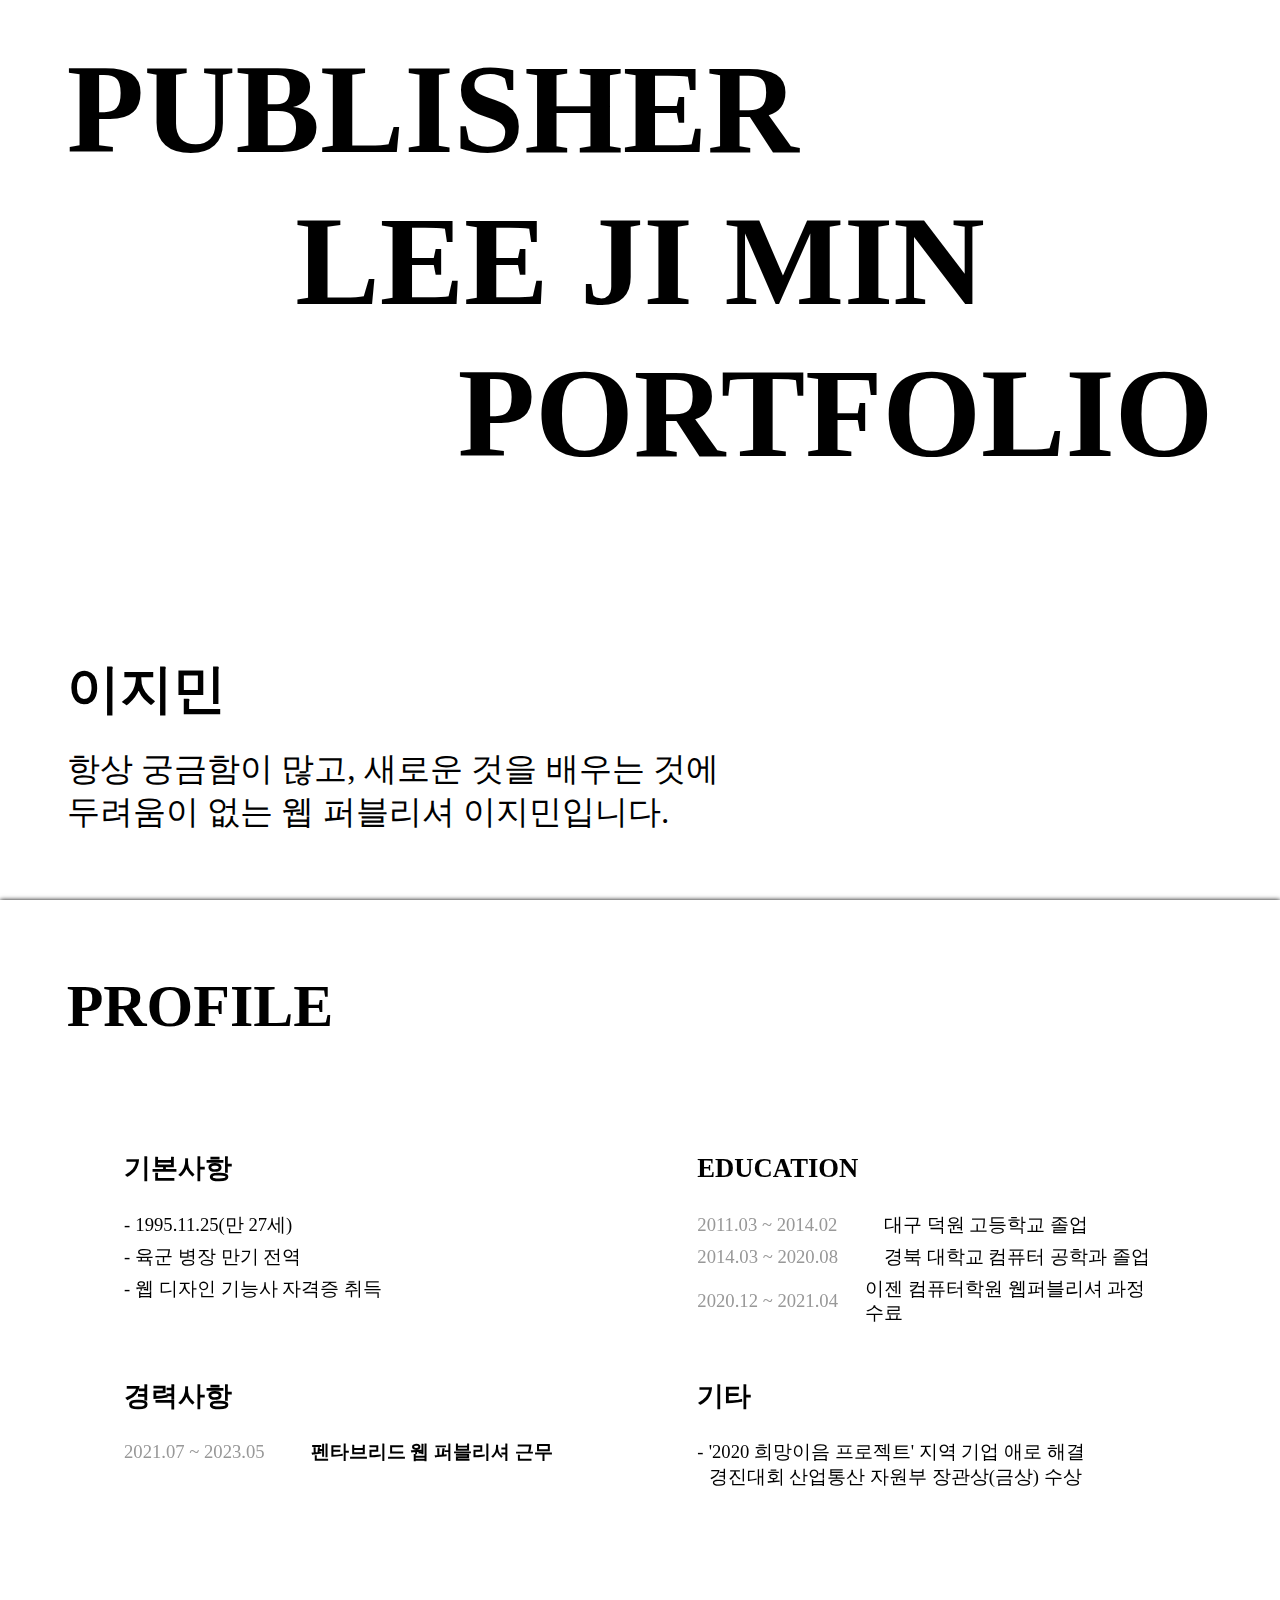
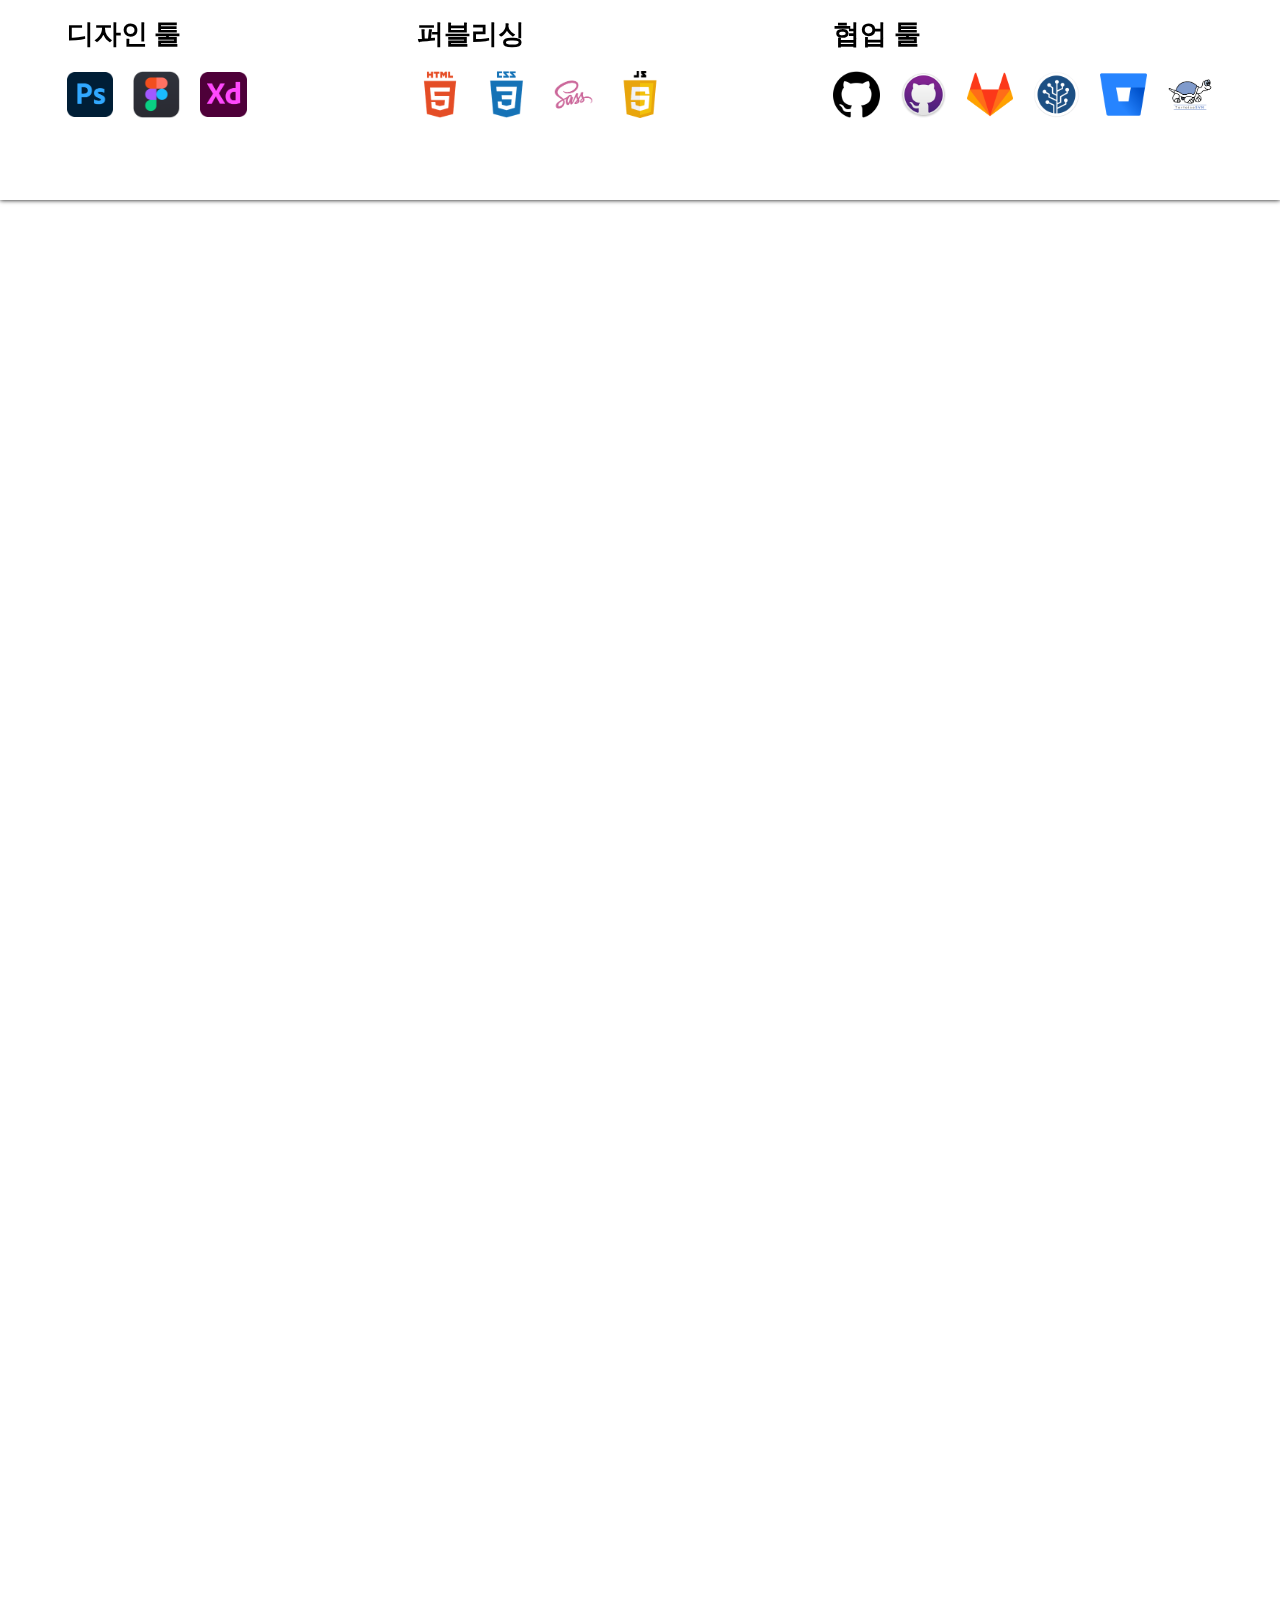
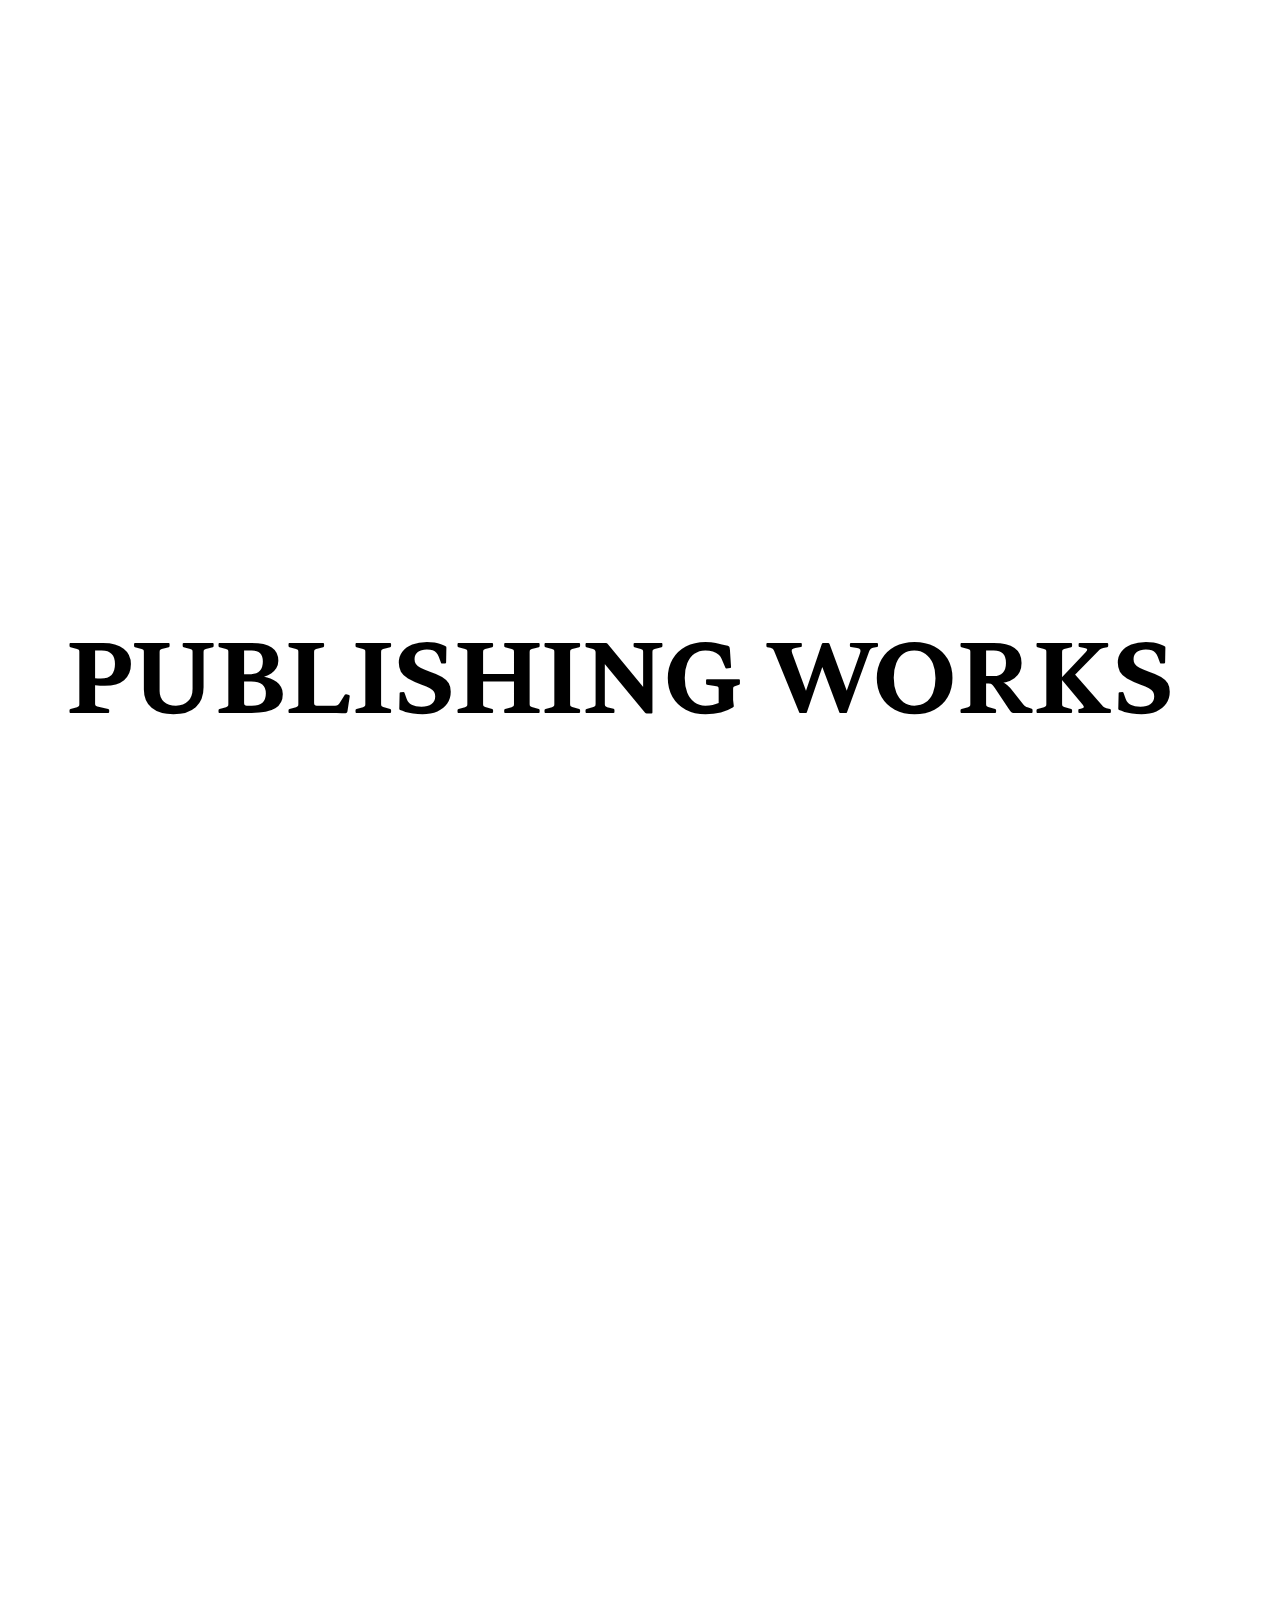
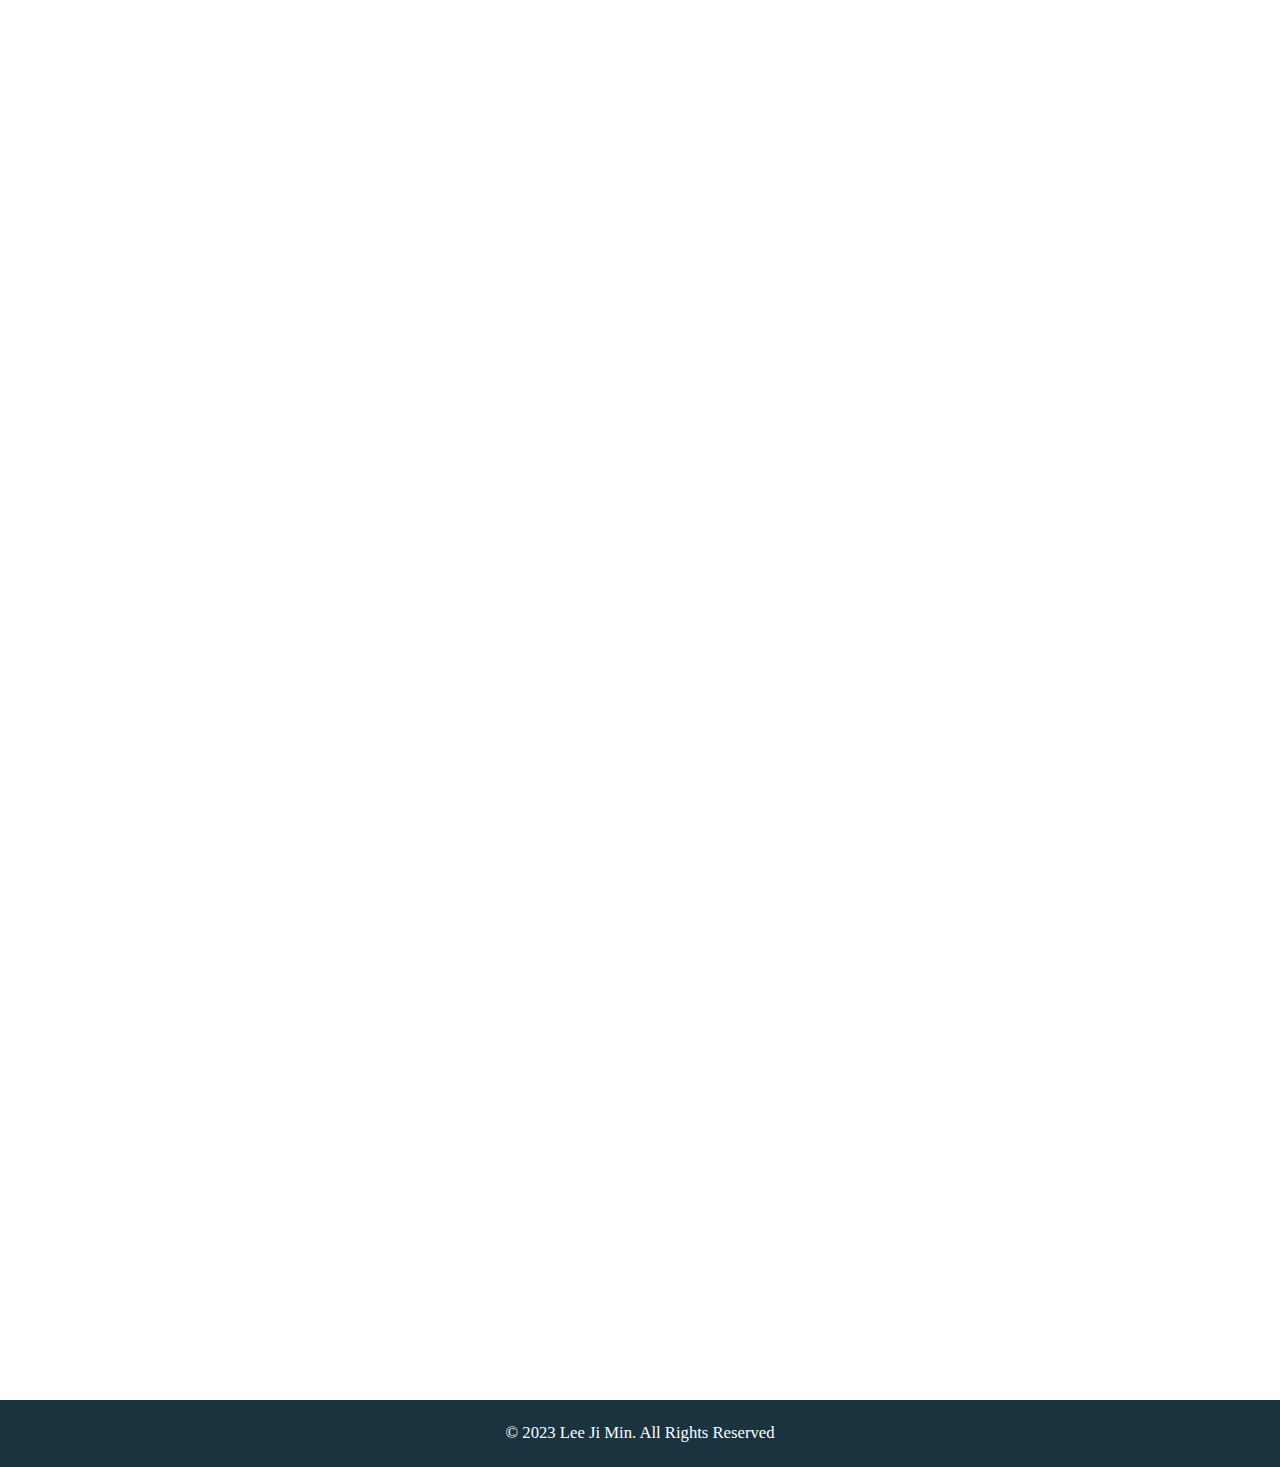
==== index.html @ 544fb762 "최종" ====
<!DOCTYPE html>
<html lang="ko" data-theme="dark-mode">

<head>
    <meta charset="UTF-8">
    <meta http-equiv="X-UA-Compatible" content="IE=edge">
    <meta name="viewport" content="width=device-width, initial-scale=1.0">
    <title>웹 퍼블리셔 이지민입니다</title>
    <meta property="og:url" content="http://pubjimin.co.kr" />
    <meta property="og:image" content="./assets/images/my_picture2.png" />

    <!-- 파비콘 -->
    <link rel="shortcut icon" type="image/x-icon" href="./assets/images/common/favicon.png" />

    <link rel="stylesheet" href="./assets/css/lib/reset.css">
    <link rel="stylesheet" href="./assets/css/common.css">
    <link rel="stylesheet" href="./assets/css/style.css">

    <script type="text/javascript" src="./assets/js/lib/jquery-3.6.0.min.js"></script>
    <script src="./assets/js/script.js" defer></script>


    <!-- font awesome -->
    <link href="https://cdnjs.cloudflare.com/ajax/libs/font-awesome/5.13.0/css/all.min.css" rel="stylesheet">

    <!-- scrollmagic -->
    <script src="./assets/js/lib/ScrollMagic.min.js"></script>
    <script src="./assets/js/lib/debug.addIndicators.min.js"></script>
    <script src="./assets/js/lib/TweenMax.min.js"></script>
    <script src="./assets/js/lib/animation.gsap.js"></script>

</head>

<body>
    <!-- header [S] -->
    <!-- <header class="header-wrap bgBeige">
        <h1 class="header-logo"><a href="#"><img src="./assets/images/common/logo_transparent.png" alt="logo"></a></h1>
        <ol class="header-list">
            <li><a href="#intro"># Intro</a></li>
            <li><a href="#about"># About</a></li>
            <li><a href="#skills"># Skills</a></li>
            <li><a href="#portfolio"># Portfolio</a></li>
            <li><a href="#contact"># Contact</a></li>
        </ol>
    </header> -->
    <!-- header [E] -->
    <!-- section [S] -->
    <div class="section-wrap">
        <section class="section intro pincontainer" id="intro">
            <article class="intro-visual">
                <div class="visual-letter-wrap active">
                    <h2 class="letter letter-left">PUBLISHER</h2>
                    <h2 class="letter letter-center">LEE JI MIN</h2>
                    <h2 class="letter letter-right">PORTFOLIO</h2>
                </div>
                <dl class="visual-info">
                    <dt>이지민</dt>
                    <dd>항상 궁금함이 많고, 새로운 것을 배우는 것에 <br class="br-pc br-tab br-tabR">두려움이 없는 <br class="br-mo">웹 퍼블리셔 이지민입니다.</dd>
                </dl>
            </article>
        </section>
        <section class="section profile">
            <article class="profile-article">
                <h2 class="profile-title">PROFILE</h2>
                <div class="profile-wrap">
                    <ul class="profile-summary">
                        <li class="profile-detail">
                            <h3>기본사항</h3>
                            <ul class="profile-list dot-list">
                                <li><span class="profile-txt">1995.11.25(만 27세)</span></li>
                                <li><span class="profile-txt">육군 병장 만기 전역</span></li>
                                <li><span class="profile-txt">웹 디자인 기능사 자격증 취득</span></li>
                            </ul>
                        </li>
                        <li class="profile-detail">
                            <h3>EDUCATION</h3>
                            <ul class="profile-list">
                                <li><span class="profile-date">2011.03 ~ 2014.02</span><span class="profile-txt">대구 덕원
                                        고등학교 졸업</span></li>
                                <li><span class="profile-date">2014.03 ~ 2020.08</span><span class="profile-txt">경북 대학교
                                        컴퓨터 공학과 졸업</span></li>
                                <li><span class="profile-date">2020.12 ~ 2021.04</span><span class="profile-txt">이젠
                                        컴퓨터학원 웹퍼블리셔 과정 수료</span></li>
                            </ul>
                        </li>
                        <li class="profile-detail">
                            <h3>경력사항</h3>
                            <ul class="profile-list">
                                <li class="bold"><span class="profile-date">2021.07 ~ 2023.05</span><span
                                        class="profile-txt">펜타브리드 웹 퍼블리셔 근무</span></li>
                            </ul>
                        </li>
                        <li class="profile-detail">
                            <h3>기타</h3>
                            <ul class="profile-list dot-list">
                                <li><span class="profile-txt">'2020 희망이음 프로젝트' 지역 기업 애로 해결 경진대회 산업통산 자원부 장관상(금상)
                                        수상</span>
                                </li>
                            </ul>
                        </li>
                    </ul>

                    <div class="profile-skill" id="profile-skill">
                        <div class="skill-wrap">
                            <h3>디자인 툴</h3>
                            <ul class="icon_wrap">
                                <li><img src="./assets/images/icon_ps.png" alt="photoshop"></li>
                                <li><img src="./assets/images/icon_figma.png" alt="figma"></li>
                                <li><img src="./assets/images/icon_xd.png" alt="xd"></li>
                            </ul>
                        </div>
                        <div class="skill-wrap">
                            <h3>퍼블리싱</h3>
                            <ul class="icon_wrap">
                                <li><img src="./assets/images/icon_html.png" alt="html"></li>
                                <li><img src="./assets/images/icon_css.png" alt="css"></li>
                                <li><img src="./assets/images/icon_sass.png" alt="sass"></li>
                                <li><img src="./assets/images/icon_js.png" alt="js"></li>

                            </ul>
                        </div>

                        <div class="skill-wrap">
                            <h3>협업 툴</h3>
                            <ul class="icon_wrap">
                                <li><img src="./assets/images/icon_github.png" alt="github"></li>
                                <li><img src="./assets/images/icon_gitdesk.png" alt="gitdesk"></li>
                                <li><img src="./assets/images/icon_gitlab.png" alt="gitlab"></li>
                                <li><img src="./assets/images/icon_st.png" alt="st"></li>
                                <li><img src="./assets/images/icon_bitbucket.png" alt="bitbucket"></li>
                                <li><img src="./assets/images/icon_svn.png" alt="svn"></li>
                            </ul>
                        </div>
                    </div>
                </div>
                <div class="profile-img-contents">
                    <img class="profile-img profile-img1" src="./assets/images/my_picture.jpg" alt="my img1">
                    <img class="profile-img profile-img2" src="./assets/images/my_picture2.jpg" alt="my img2">
                </div>
            </article>
        </section>
    </div>
    <div class="section-wrap type2-trigger">
        <section class="section portfolio" id="portfolio">
            <div class="slideContainer slideContainer-portfolio">
                <article class="portfolio-visual">
                    <h2 class="letter">PUBLISHING WORKS</h2>
                </article>
                <article class="portfolio-contents">
                    <ul class="portfolio-btn-wrap">
                        <li class="portfolio-btn on"><input type="radio" id="portfolio-radio1" name="portfolio-radio"
                                value="all" checked><label for="portfolio-radio1">전체</label></li>
                        <li class="portfolio-btn"><input type="radio" id="portfolio-radio2" name="portfolio-radio"
                                value="year-second"><label for="portfolio-radio2">2023</label></li>
                        <li class="portfolio-btn"><input type="radio" id="portfolio-radio3" name="portfolio-radio"
                                value="year-first"><label for="portfolio-radio3">2022</label></li>
                    </ul>
                    <ul class="portfolio-list-wrap">
                        <li class="portfolio-list-item year-first" data-src="ecorbit">
                            <figure>
                                <img src="./assets/images/portfolio_ecorbit.png" alt="ecorbit">
                                <div class="portfolio-list-item-hover">
                                    에코비트 구축
                                </div>
                            </figure>
                        </li>
                        <li class="portfolio-list-item year-second year-first" data-src="ehyundai">
                            <figure>
                                <img src="./assets/images/portfolio_ehyundai.png" alt="ehyundai">
                                <div class="portfolio-list-item-hover">현대백화점 E현대 운영 업무</div>
                            </figure>
                        </li>
                        <li class="portfolio-list-item year-second year-first" data-src="group">
                            <figure>
                                <img src="./assets/images/portfolio_group.png" alt="group">
                                <div class="portfolio-list-item-hover">현대백화점 그룹사 페이지 운영 업무</div>
                            </figure>
                        </li>
                        <li class="portfolio-list-item year-second year-first" data-src="moka">
                            <figure>
                                <img src="./assets/images/portfolio_moka.png" alt="moka">
                                <div class="portfolio-list-item-hover">현대백화점 어린이책 미술관 운영 업무</div>
                            </figure>
                        </li>
                        <li class="portfolio-list-item year-second" data-src="moka_renewal">
                            <figure>
                                <img src="./assets/images/portfolio_moka_renewal.png" alt="moka_renewal">
                                <div class="portfolio-list-item-hover">현대백화점 어린이책 미술관 영문 페이지 리뉴얼</div>
                            </figure>
                        </li>
                        <li class="portfolio-list-item year-second year-first" data-src="seoul">
                            <figure>
                                <img src="./assets/images/portfolio_seoul.png" alt="seoul">
                                <div class="portfolio-list-item-hover">더현대 서울 운영 업무</div>
                            </figure>
                        </li>
                        <li class="portfolio-list-item year-second" data-src="daegu">
                            <figure>
                                <img src="./assets/images/portfolio_daegu.png" alt="daegu">
                                <div class="portfolio-list-item-hover">더현대 대구 운영 업무</div>
                            </figure>
                        </li>
                        <li class="portfolio-list-item year-second year-first" data-src="sc">
                            <figure>
                                <img src="./assets/images/portfolio_sc.png" alt="sc">
                                <div class="portfolio-list-item-hover">현대백화점 사회복지재단 페이지 운영 업무</div>
                            </figure>
                        </li>
                        <li class="portfolio-list-item year-first" data-src="kgc">
                            <figure>
                                <img src="./assets/images/portfolio_kgc.png" alt="kgc">
                                <div class="portfolio-list-item-hover">kgc 인삼공사 페이지 운영 업무</div>
                            </figure>
                        </li>
                        <li class="portfolio-list-item year-first" data-src="healthcare">
                            <figure>
                                <img src="./assets/images/portfolio_healthcare.png" alt="healthcare">
                                <div class="portfolio-list-item-hover">삼성 헬스케어 운영 업무</div>
                            </figure>
                        </li>
                    </ul>
                </article>
            </div>
        </section>
        <section class="section contact" id="contact">
            <article class="contact-visual">
                <h2 class="contact-txt">Thanks For Visiting</h2>
                <div class="contact-privacy-wrap">
                    <h3><i class="fas fa-phone-alt"></i>&nbsp;&nbsp;010.9799.9831</h3>
                    <h3><i class="fas fa-envelope-open-text"></i>&nbsp;&nbsp;blapis@naver.com</h3>
                </div>
            </article>
        </section>
    </div>
    <footer>
        <address>&copy; 2023 Lee Ji Min. All Rights Reserved</address>
    </footer>
    <div class="layer-wrap">
        <div class="layer-dimd"></div>

        <div class="layer-contents" data-layer="ecorbit">
            <button class="layer-close"><i class="fas fa-times"></i></button>
            <h3 class="layer-header">에코비트 구축</h3>
            <figure class="layer-img">
                <img src="./assets/images/portfolio_ecorbit.png" alt="ecorbit">
            </figure>
            <dl>
                <dt>작업기간</dt>
                <dd>2022.04 ~ 2022.05</dd>
            </dl>

            <dl>
                <dt>기여도</dt>
                <dd>50%</dd>
            </dl>

            <dl>
                <dt>사용 툴</dt>
                <dd>Bitbucket / GitHub / Figma / PhotoShop</dd>
            </dl>

            <dl>
                <dt>사용 언어</dt>
                <dd>HTML5 / CSS3 / JavaScript / JQuery</dd>
            </dl>

            <dl>
                <dt>플러그인</dt>
                <dd>fullPage / ScrollMagic / GSAP / AOS / WOW / Swiper</dd>
            </dl>
            <p class="layer-txt">실무에서의 첫 구축 프로젝트였습니다.<br>투자 정보, 미디어 센터 페이지를 맡아서 제작하였습니다. 스크립트를 통해 scroll 인터랙션 / 유튜브 섬네일
                불러오기 / data 속성을 통한 iframe 불러오기 / 더 보기 버튼 기능을 구현하였습니다.</p>
            <a class="layer-link btn" href="http://www.ecorbit.com" target="_blank">사이트 바로가기</a>
        </div>

        <div class="layer-contents" data-layer="ehyundai">
            <button class="layer-close"><i class="fas fa-times"></i></button>
            <h3 class="layer-header">현대백화점 E현대 운영 업무</h3>
            <figure class="layer-img">
                <img src="./assets/images/portfolio_ehyundai.png" alt="ehyundai">
            </figure>
            <dl>
                <dt>작업기간</dt>
                <dd>2021.07 ~ 2023.05</dd>
            </dl>

            <dl>
                <dt>기여도</dt>
                <dd>100%</dd>
            </dl>

            <dl>
                <dt>사용 툴</dt>
                <dd>Figma / PhotoShop / Tortoise SVN</dd>
            </dl>

            <dl>
                <dt>사용 언어</dt>
                <dd>JSP / HTML5 / CSS3 / JavaScript / JQuery</dd>
            </dl>

            <dl>
                <dt>페이지 언어</dt>
                <dd>국문 / 영문 / 일문 / 중문</dd>
            </dl>

            <dl>
                <dt>플러그인</dt>
                <dd>Swiper / Slick / AOS / WOW</dd>
            </dl>

            <p class="layer-txt">첫 회사에서 가장 오래 했던 업무였습니다.<br>1년 반 동안 전반적인 E 현대 운영 업무를 혼자 하며, 운영의 노하우와 경험을 쌓을 수
                있었습니다.<br>예를
                들어, 다른 사람의 코드를 읽는 능력, 다른 직군과의 소통 방법, 시간이 생명인 운영 업무를 통한 업무 일정 조율 및 속도 향상, 언제든지 담당자가 바뀔 수 있는 운영 업무의 특성을
                고려한
                페이지 특성에 맞게 코드 작성 스타일 바꾸기, JSP 해석이 필요하여 JSP 독학을 통한 JSP 소스 해석 등이 있습니다.<br>웹 접근성 심사에서 열심히 노력하여 100점으로 인증
                마크를
                취득하는 쾌거를 이룰 수 있었습니다.<br>주로 하였던 업무는 이벤트 페이지 제작, 메인 페이지 제작, jsp 페이지 수정, 이벤트 및 공지 게시물 제작, 팝업 제작, E-메일링, 신규
                페이지
                제작 등이 있습니다.<br>운영 도중, 타사에서 리뉴얼을 하게 되어 전체 페이지가 변함으로, 업무 스타일이 변하는 이슈가 있었으나, 타사와의 소통을 통해 금방 적응할 수 있었습니다.
            </p>
            <a class="layer-link btn" href="https://www.ehyundai.com/newPortal/index.do" target="_blank">사이트 바로가기</a>
        </div>

        <div class="layer-contents" data-layer="group">
            <button class="layer-close"><i class="fas fa-times"></i></button>
            <h3 class="layer-header">현대백화점 그룹사 페이지 운영 업무</h3>
            <figure class="layer-img">
                <img src="./assets/images/portfolio_group.png" alt="group">
            </figure>
            <dl>
                <dt>작업기간</dt>
                <dd>2021.07 ~ 2023.05</dd>
            </dl>

            <dl>
                <dt>기여도</dt>
                <dd>100%</dd>
            </dl>

            <dl>
                <dt>사용 툴</dt>
                <dd>Figma / PhotoShop / Tortoise SVN</dd>
            </dl>

            <dl>
                <dt>사용 언어</dt>
                <dd>JSP / HTML5 / CSS3 / JavaScript / JQuery</dd>
            </dl>

            <dl>
                <dt>페이지 언어</dt>
                <dd>국문 / 영문 / 중문</dd>
            </dl>
            <dl>
                <dt>플러그인</dt>
                <dd>Swiper / Slick / AOS / WOW</dd>
            </dl>
            <p class="layer-txt">첫 회사에서 가장 오래 했던 업무였습니다.<br>1년 반 동안 전반적인 E 현대 운영 업무를 혼자 하며, 운영의 노하우와 경험을 쌓을 수
                있었습니다.<br>예를
                들어, 다른 사람의 코드를 읽는 능력, 다른 직군과의 소통 방법, 시간이 생명인 운영 업무를 통한 업무 일정 조율 및 속도 향상, 언제든지 담당자가 바뀔 수 있는 운영 업무의 특성을
                고려한
                페이지 특성에 맞게 코드 작성 스타일 바꾸기, JSP 해석이 필요하여 JSP 독학을 통한 JSP 소스 해석 등이 있습니다.<br>웹 접근성 심사에서 열심히 노력하여 100점으로 인증
                마크를
                취득하는 쾌거를 이룰 수 있었습니다.<br>주로 하였던 업무는 jsp 페이지 수정, 신규 페이지 제작 등이 있습니다.</p>
            <a class="layer-link btn" href="https://www.ehyundai.com/newPortal/group/MAIN.do" target="_blank">사이트
                바로가기</a>
        </div>

        <div class="layer-contents" data-layer="moka">
            <button class="layer-close"><i class="fas fa-times"></i></button>
            <h3 class="layer-header">현대백화점 어린이책 미술관 운영 업무</h3>
            <figure class="layer-img">
                <img src="./assets/images/portfolio_moka.png" alt="moka">
            </figure>
            <dl>
                <dt>작업기간</dt>
                <dd>2021.07 ~ 2023.05</dd>
            </dl>

            <dl>
                <dt>기여도</dt>
                <dd>100%</dd>
            </dl>

            <dl>
                <dt>사용 툴</dt>
                <dd>Figma / PhotoShop / Tortoise SVN</dd>
            </dl>

            <dl>
                <dt>사용 언어</dt>
                <dd>JSP / HTML5 / CSS3 / JavaScript / JQuery</dd>
            </dl>

            <dl>
                <dt>페이지 언어</dt>
                <dd>국문 / 영문</dd>
            </dl>

            <dl>
                <dt>플러그인</dt>
                <dd>Swiper / Slick</dd>
            </dl>

            <p class="layer-txt">첫 회사에서 가장 오래 했던 업무였습니다.<br>1년 반 동안 전반적인 E 현대 운영 업무를 혼자 하며, 운영의 노하우와 경험을 쌓을 수
                있었습니다.<br>예를
                들어, 다른 사람의 코드를 읽는 능력, 다른 직군과의 소통 방법, 시간이 생명인 운영 업무를 통한 업무 일정 조율 및 속도 향상, 언제든지 담당자가 바뀔 수 있는 운영 업무의 특성을
                고려한
                페이지 특성에 맞게 코드 작성 스타일 바꾸기, JSP 해석이 필요하여 JSP 독학을 통한 JSP 소스 해석 등이 있습니다.<br>주로 하였던 업무는 이벤트 페이지 제작, jsp 페이지
                수정, 이벤트 및 공지 게시물 제작, 팝업 제작, E-메일링, 신규 페이지
                제작 등이 있습니다.<br>해당 페이지는 겉보기와는 다르게 개발 소스의 차이로 인해,
                언어별로 작업 스타일이 달랐지만, 소스 분석을 통해 금방 적응할 수 있었습니다.</p>
            <a class="layer-link btn" href="https://www.hmoka.org/main/index.do" target="_blank">사이트 바로가기</a>
        </div>

        <div class="layer-contents" data-layer="moka_renewal">
            <button class="layer-close"><i class="fas fa-times"></i></button>
            <h3 class="layer-header">현대백화점 어린이책 미술관 영문 페이지 리뉴얼</h3>
            <figure class="layer-img">
                <img src="./assets/images/portfolio_moka_renewal.png" alt="moka_renewal">
            </figure>
            <dl>
                <dt>작업기간</dt>
                <dd>2023.02 ~ 2023.03</dd>
            </dl>

            <dl>
                <dt>기여도</dt>
                <dd>100%</dd>
            </dl>

            <dl>
                <dt>사용 툴</dt>
                <dd>Figma / PhotoShop / Tortoise SVN</dd>
            </dl>

            <dl>
                <dt>사용 언어</dt>
                <dd>JSP / HTML5 / CSS3 / JavaScript / JQuery</dd>
            </dl>

            <dl>
                <dt>페이지 언어</dt>
                <dd>영문</dd>
            </dl>

            <dl>
                <dt>플러그인</dt>
                <dd>Swiper / Slick</dd>
            </dl>
            <p class="layer-txt">다른 운영 업무를 하며, 작업하였던 리뉴얼 업무였습니다. 큰 이슈는 없었지만, 최대한 국문 페이지와 이질감이 들지 않는 소스로 작성하려고
                노력하였고,<br>리뉴얼 작업 중, JSP 해석 능력이 필요했던 것과, 개발 업무라고 생각했던 모바일 페이지에서의 이전 게시물, 다음 게시물 버튼 기능 구현을 제가 구현하였던 이슈가
                있었습니다.</p>
            <a class="layer-link btn" href="https://www.hmoka.org/main/index.do" target="_blank">사이트 바로가기</a>
        </div>

        <div class="layer-contents" data-layer="seoul">
            <button class="layer-close"><i class="fas fa-times"></i></button>
            <h3 class="layer-header">더현대 서울 운영 업무</h3>
            <figure class="layer-img">
                <img src="./assets/images/portfolio_seoul.png" alt="seoul">
            </figure>
            <dl>
                <dt>작업기간</dt>
                <dd>2021.07 ~ 2023.05</dd>
            </dl>

            <dl>
                <dt>기여도</dt>
                <dd>100%</dd>
            </dl>

            <dl>
                <dt>사용 툴</dt>
                <dd>Figma / PhotoShop / Bitbucket / GitHub</dd>
            </dl>

            <dl>
                <dt>사용 언어</dt>
                <dd>HTML5 / CSS3 / JavaScript / JQuery</dd>
            </dl>

            <dl>
                <dt>페이지 언어</dt>
                <dd>국문</dd>
            </dl>

            <dl>
                <dt>플러그인</dt>
                <dd>ScrollMagic / GSAP </dd>
            </dl>

            <p class="layer-txt">주로 팝업 게시 업무와 페이지 수정 업무가 있었지만, 인터랙션 중간에 나오는 svg 수정, 인터랙션 수정, 1주년 메인 비주얼 제작 등의 이슈가
                있었습니다.<br>해당 이슈들로, scrollMagic, GSAP, svg에 대한 이해도를 높일 수 있었습니다.<br>해당 페이지는 5월 이후, 폐쇄되어 방문하실 수 없습니다.</p>
            <a class="layer-link btn disable" href="javascript:void(0);">사이트 바로가기</a>
        </div>

        <div class="layer-contents" data-layer="daegu">
            <button class="layer-close"><i class="fas fa-times"></i></button>
            <h3 class="layer-header">더현대 대구 운영 업무</h3>
            <figure class="layer-img">
                <img src="./assets/images/portfolio_daegu.png" alt="daegu">
            </figure>
            <dl>
                <dt>작업기간</dt>
                <dd>2023.01 ~ 2023.05</dd>
            </dl>

            <dl>
                <dt>기여도</dt>
                <dd>100%</dd>
            </dl>

            <dl>
                <dt>사용 툴</dt>
                <dd>Figma / PhotoShop / Bitbucket / GitHub</dd>
            </dl>

            <dl>
                <dt>사용 언어</dt>
                <dd>HTML5 / CSS3 / JavaScript / JQuery</dd>
            </dl>

            <dl>
                <dt>페이지 언어</dt>
                <dd>국문</dd>
            </dl>

            <dl>
                <dt>플러그인</dt>
                <dd>ScrollMagic / GSAP</dd>
            </dl>

            <p class="layer-txt">주로 팝업 게시 업무와 페이지 수정 업무였습니다.<br>해당 페이지는 5월 이후, 폐쇄되어 방문하실 수 없습니다.</p>
            <a class="layer-link btn disable" href="javascript:void(0);">사이트 바로가기</a>
        </div>

        <div class="layer-contents" data-layer="sc">
            <button class="layer-close"><i class="fas fa-times"></i></button>
            <h3 class="layer-header">현대백화점 사회복지재단 페이지 운영 업무</h3>
            <figure class="layer-img">
                <img src="./assets/images/portfolio_sc.png" alt="sc">
            </figure>
            <dl>
                <dt>작업기간</dt>
                <dd>2021.07 ~ 2023.05</dd>
            </dl>

            <dl>
                <dt>기여도</dt>
                <dd>100%</dd>
            </dl>

            <dl>
                <dt>사용 툴</dt>
                <dd>Figma / PhotoShop / Tortoise SVN</dd>
            </dl>

            <dl>
                <dt>사용 언어</dt>
                <dd>JSP / HTML5 / CSS3 / JavaScript / JQuery</dd>
            </dl>

            <dl>
                <dt>페이지 언어</dt>
                <dd>국문</dd>
            </dl>

            <dl>
                <dt>플러그인</dt>
                <dd>Swiper / Slick</dd>
            </dl>

            <p class="layer-txt">첫 회사에서 가장 오래 했던 업무였습니다.<br>1년 반 동안 전반적인 E 현대 운영 업무를 혼자 하며, 운영의 노하우와 경험을 쌓을 수
                있었습니다.<br>예를
                들어, 다른 사람의 코드를 읽는 능력, 다른 직군과의 소통 방법, 시간이 생명인 운영 업무를 통한 업무 일정 조율 및 속도 향상, 언제든지 담당자가 바뀔 수 있는 운영 업무의 특성을
                고려한
                페이지 특성에 맞게 코드 작성 스타일 바꾸기, JSP 해석이 필요하여 JSP 독학을 통한 JSP 소스 해석 등이 있습니다.<br>웹 접근성 심사에서 열심히 노력하여 100점으로 인증
                마크를
                취득하는 쾌거를 이룰 수 있었습니다.<br>주로 하였던 업무는 jsp 페이지 수정, 신규 페이지 제작 등이 있습니다.</p>
            <a class="layer-link btn" href="http://www.ehyundai.com/newPortal/sc/main/main.do" target="_blank">사이트
                바로가기</a>
        </div>

        <div class="layer-contents" data-layer="kgc">
            <button class="layer-close"><i class="fas fa-times"></i></button>
            <h3 class="layer-header">kgc 인삼공사 페이지 운영 업무</h3>
            <figure class="layer-img">
                <img src="./assets/images/portfolio_kgc.png" alt="kgc">
            </figure>
            <dl>
                <dt>작업기간</dt>
                <dd>2022.01 ~ 2022.05</dd>
            </dl>

            <dl>
                <dt>기여도</dt>
                <dd>100%</dd>
            </dl>

            <dl>
                <dt>사용 툴</dt>
                <dd>Figma / PhotoShop / Spring</dd>
            </dl>

            <dl>
                <dt>사용 언어</dt>
                <dd>JSP / HTML5 / CSS3 / JavaScript / JQuery </dd>
            </dl>

            <dl>
                <dt>페이지 언어</dt>
                <dd>국문 / 영문 / 중문</dd>
            </dl>
            <p class="layer-txt">긴 시간 동안 맡은 운영 업무는 아니었지만, 해당 업무를 통해 Spring을 경험해 볼 수 있었습니다.</p>
            <a class="layer-link btn" href="https://www.kgc.co.kr/index.do" target="_blank">사이트
                바로가기</a>
        </div>

        <div class="layer-contents" data-layer="healthcare">
            <button class="layer-close"><i class="fas fa-times"></i></button>
            <h3 class="layer-header">삼성 헬스케어 운영 업무</h3>
            <figure class="layer-img">
                <img src="./assets/images/portfolio_healthcare.png" alt="healthcare">
            </figure>
            <dl>
                <dt>작업기간</dt>
                <dd>2021.07 ~ 2022.12</dd>
            </dl>

            <dl>
                <dt>기여도</dt>
                <dd>100%</dd>
            </dl>

            <dl>
                <dt>사용 툴</dt>
                <dd>PhotoShop / GitHub</dd>
            </dl>

            <dl>
                <dt>사용 언어</dt>
                <dd>JSP / Json / HTML5 / CSS3 / JavaScript / JQuery </dd>
            </dl>

            <dl>
                <dt>페이지 언어</dt>
                <dd>국문 / 영문 / 독일 / 이탈리아 / 프랑스</dd>
            </dl>
            <p class="layer-txt">처음으로 맡아본 운영 업무였습니다. 해당 업무를 통해 Json을 경험해 볼 수 있었고, 다국어 페이지 운영을 해볼 수 있었습니다.<br>
                주 업무는 JSP 페이지 수정, 신규 페이지 제작, 메인 페이지 제작, IE 접속 차단 등 이슈 대응이 있었습니다.
            </p>
            <a class="layer-link btn" href="https://samsunghealthcare.com/kr" target="_blank">사이트
                바로가기</a>
        </div>
    </div>


    <!-- section [E] -->

    <!-- top btn [S] -->
    <!-- <a class="button-top flex-row-cen-cen" href="#intro">
        <i class="fas fa-arrow-up"></i>
    </a> -->
    <!-- top btn [E] -->
</body>

</html>
---- assets/css/common.css ----
@charset "UTF-8";
@font-face {
  font-weight: 100;
  font-family: "NotoSansKR";
  src: local("NotoSansKR"), url("../font/NotoSansKR-Thin.otf") format("opentype");
}
@font-face {
  font-weight: 300;
  font-family: "NotoSansKR";
  src: local("NotoSansKR"), url("../font/NotoSansKR-Light.otf") format("opentype");
}
@font-face {
  font-weight: 400;
  font-family: "NotoSansKR";
  src: local("NotoSansKR"), url("../font/NotoSansKR-Regular.otf") format("opentype");
}
@font-face {
  font-weight: 700;
  font-family: "NotoSansKR";
  src: local("NotoSansKR"), url("../font/NotoSansKR-Bold.otf") format("opentype");
}
@font-face {
  font-weight: 900;
  font-family: "NotoSansKR-Black";
  src: local("NotoSansKR-Black"), url("../font/NotoSansKR-Black.otf") format("opentype");
}
@font-face {
  font-weight: 100;
  font-family: "Hahmlet";
  src: local("Hahmlet"), url("../font/Hahmlet-Thin.ttf") format("truetype");
}
@font-face {
  font-weight: 300;
  font-family: "Hahmlet";
  src: local("Hahmlet"), url("../font/Hahmlet-Light.ttf") format("truetype");
}
@font-face {
  font-weight: 400;
  font-family: "Hahmlet";
  src: local("Hahmlet"), url("../font/Hahmlet-Regular.ttf") format("truetype");
}
@font-face {
  font-weight: 700;
  font-family: "Hahmlet";
  src: local("Hahmlet"), url("../font/Hahmlet-Bold.ttf") format("truetype");
}
@font-face {
  font-weight: 900;
  font-family: "Hahmlet";
  src: local("Hahmlet"), url("../font/Hahmlet-Black.ttf") format("truetype");
}
/* layout 정의 [S] */
@media (orientation: landscape) and (min-width: 1025px) and (max-width: 1280px) {
  br.br-pc {
    display: none;
  }
}
@media (orientation: landscape) and (max-width: 767px) {
  br.br-pc {
    display: none;
  }
}
@media (orientation: portrait) and (min-width: 768px) and (max-width: 1024px) {
  br.br-pc {
    display: none;
  }
}
@media (orientation: portrait) and (max-width: 767px) {
  br.br-pc {
    display: none;
  }
}
@media screen and (min-width: 1280px) {
  br.br-pc {
    display: block !important;
  }
}
br.br-mo {
  display: none;
}
@media (orientation: landscape) and (min-width: 1025px) and (max-width: 1280px) {
  br.br-mo {
    display: none;
  }
}
@media (orientation: landscape) and (max-width: 767px) {
  br.br-mo {
    display: none;
  }
}
@media (orientation: portrait) and (min-width: 768px) and (max-width: 1024px) {
  br.br-mo {
    display: none;
  }
}
@media (orientation: portrait) and (max-width: 767px) {
  br.br-mo {
    display: block !important;
  }
}
br.br-tab {
  display: none;
}
@media (orientation: landscape) and (min-width: 1025px) and (max-width: 1280px) {
  br.br-tab {
    display: none;
  }
}
@media (orientation: landscape) and (max-width: 767px) {
  br.br-tab {
    display: none;
  }
}
@media (orientation: portrait) and (min-width: 768px) and (max-width: 1024px) {
  br.br-tab {
    display: block !important;
  }
}
@media (orientation: portrait) and (max-width: 767px) {
  br.br-tab {
    display: none;
  }
}
br.br-tabR {
  display: none;
}
@media (orientation: portrait) and (min-width: 768px) and (max-width: 1024px) {
  br.br-tabR {
    display: none;
  }
}
@media (orientation: portrait) and (max-width: 767px) {
  br.br-tabR {
    display: none;
  }
}
@media (orientation: landscape) and (min-width: 1025px) and (max-width: 1280px) {
  br.br-tabR {
    display: block !important;
  }
}
@media (orientation: landscape) and (max-width: 767px) {
  br.br-tabR {
    display: block !important;
  }
}

.flex-row-cen-cen {
  display: flex;
  flex-direction: row;
  justify-content: center;
  align-items: center;
}
.flex-row-cen-str {
  display: flex;
  flex-direction: row;
  justify-content: center;
  align-items: flex-start;
}
.flex-row-bet-cen {
  display: flex;
  flex-direction: row;
  justify-content: space-between;
  align-items: center;
}
.flex-row-bet-str {
  display: flex;
  flex-direction: row;
  justify-content: space-between;
  align-items: flex-start;
}
.flex-row-str-cen {
  display: flex;
  flex-direction: row;
  justify-content: flex-start;
  align-items: center;
}
.flex-row-str-str {
  display: flex;
  flex-direction: row;
  justify-content: flex-start;
  align-items: flex-start;
}
.flex-col-cen-cen {
  display: flex;
  flex-direction: column;
  justify-content: center;
  align-items: center;
}
.flex-col-cen-str {
  display: flex;
  flex-direction: column;
  justify-content: center;
  align-items: flex-start;
}
.flex-col-bet-cen {
  display: flex;
  flex-direction: column;
  justify-content: space-between;
  align-items: center;
}
.flex-col-bet-str {
  display: flex;
  flex-direction: column;
  justify-content: space-between;
  align-items: flex-start;
}
.flex-col-str-cen {
  display: flex;
  flex-direction: column;
  justify-content: flex-start;
  align-items: center;
}
.flex-col-str-str {
  display: flex;
  flex-direction: column;
  justify-content: flex-start;
  align-items: flex-start;
}

.dot-list li {
  position: relative;
  padding-left: 1.7rem;
}
@media (orientation: portrait) and (min-width: 768px) and (max-width: 1024px) {
  .dot-list li {
    padding-left: 2.7rem;
  }
}
@media (orientation: portrait) and (max-width: 767px) {
  .dot-list li {
    padding-left: 9.5rem;
  }
}
.dot-list li::before {
  display: block;
  position: absolute;
  top: 0;
  left: 0;
  font-size: 1.8rem;
  line-height: 1.3;
  content: "-";
}
@media (orientation: portrait) and (min-width: 768px) and (max-width: 1024px) {
  .dot-list li::before {
    font-size: 4.5rem;
    line-height: 1.4;
  }
}
@media (orientation: portrait) and (max-width: 767px) {
  .dot-list li::before {
    font-size: 12rem;
    line-height: 1.4;
  }
}
@media (orientation: landscape) and (min-width: 1025px) and (max-width: 1280px) {
  .dot-list li::before {
    font-size: 2.8rem;
  }
}
@media (orientation: landscape) and (max-width: 767px) {
  .dot-list li::before {
    font-size: 2.8rem;
  }
}

/* layout 정의 [E] */
html {
  font-size: 0.520833vw;
  /* font-size: 62.25%; */
  scroll-behavior: smooth;
}
@media (orientation: portrait) and (min-width: 768px) and (max-width: 1024px) {
  html {
    font-size: 0.6vw;
  }
}
@media (orientation: portrait) and (max-width: 767px) {
  html {
    font-size: 0.2666666667vw;
  }
}
@media (orientation: landscape) and (max-width: 767px) {
  html {
    font-size: 0.5vw;
  }
}

/* header 정의 [S] */
.header-wrap {
  display: flex;
  flex-direction: row;
  justify-content: space-between;
  align-items: center;
  position: fixed;
  top: 0;
  left: 0;
  width: 100%;
  padding: 2rem 2rem;
  z-index: 2;
  -webkit-backdrop-filter: blur(10px);
  backdrop-filter: blur(10px);
  transition: 0.2s;
}
.header-wrap.bgWhite {
  background-color: rgba(250, 250, 250, 0.8);
}
.header-wrap.bgBeige {
  background-color: rgba(239, 237, 203, 0.7);
}
.header-wrap > .header-logo {
  width: 5rem;
  height: 5rem;
}
.header-wrap > .header-logo > a {
  display: block;
  width: 100%;
  height: 100%;
}
.header-wrap > .header-logo > a > img {
  display: block;
  width: 100%;
  height: 100%;
}
.header-wrap > .header-list {
  display: flex;
  flex-direction: row;
  justify-content: space-between;
  align-items: center;
}
.header-wrap > .header-list > li {
  margin-right: 2rem;
  margin-left: 2rem;
}
.header-wrap > .header-list > li > a {
  font-size: 1.6rem;
  font-weight: 700;
  line-height: 1;
  color: #1A343F;
  position: relative;
  mix-blend-mode: luminosity;
}
.header-wrap > .header-list > li > a.active::after {
  display: block;
  position: absolute;
  top: -3rem;
  left: 50%;
  background: #ff7d7d;
  content: "";
  animation: jump 1s infinite;
  -webkit-animation: jump 1s infinite;
  border-radius: 100%;
  transform: translateX(-50%);
  transform-origin: center;
  width: 1.4rem;
  height: 1.4rem;
}

/* header 정의 [E] */
/* section 정의 [S] */
.section {
  /* @include set-color($Beige, $Black); */
  height: 100vh;
  background-color: #fff;
  overflow: hidden;
  transition: background-color 1.4s;
  width: 100%;
  height: calc(var(--vh, 1vh) * 100);
}
.section article {
  padding: 5rem 10rem;
}
@media (orientation: portrait) and (min-width: 768px) and (max-width: 1024px) {
  .section article {
    padding: 15rem 10rem;
  }
}
@media (orientation: portrait) and (max-width: 767px) {
  .section article {
    padding: 30rem 20rem;
  }
}
@media (orientation: landscape) and (min-width: 1025px) and (max-width: 1280px) {
  .section article {
    padding: 10rem 10rem;
  }
}
@media (orientation: landscape) and (max-width: 767px) {
  .section article {
    padding: 10rem 10rem;
  }
}
.section *::selection {
  background: #b3d4fc;
  text-shadow: none;
}
.section.fixed {
  top: 0 !important;
}

/* section 정의 [E] */
/* button 정의 [S] */
.btn {
  display: block;
  padding: 1rem;
  border: 1px solid #000000;
  text-align: center;
  background-color: #ffffff;
  border-radius: 3rem;
  min-width: 12.8rem;
  cursor: pointer;
  font-size: 2rem;
  font-weight: 500;
  line-height: 1;
  color: #000000;
}
@media (orientation: portrait) and (min-width: 768px) and (max-width: 1024px) {
  .btn {
    padding: 3rem;
    font-size: 4.5rem;
    min-width: 45rem;
    border-radius: 6rem;
  }
}
@media (orientation: portrait) and (max-width: 767px) {
  .btn {
    padding: 9rem;
    font-size: 13rem;
    min-width: 45rem;
    border-radius: 16rem;
  }
}
@media (orientation: landscape) and (min-width: 1025px) and (max-width: 1280px) {
  .btn {
    padding: 2rem;
    font-size: 2.5rem;
    min-width: 20rem;
    border-radius: 4rem;
  }
}
@media (orientation: landscape) and (max-width: 767px) {
  .btn {
    padding: 2rem;
    font-size: 2.5rem;
    min-width: 20rem;
    border-radius: 4rem;
  }
}
.btn.disable {
  background-color: #999;
}

.button-ham {
  display: inline-block;
}
.button-ham > span {
  display: block;
  margin: 3px;
  background-color: #000000;
  transition: all 0.5s ease;
  width: 2.5rem;
  height: 0.3rem;
}
.button-ham.active > span:nth-child(1) {
  transform: rotate(-45deg) translate(-3px, 6px);
}
.button-ham.active > span:nth-child(2) {
  opacity: 0;
}
.button-ham.active > span:nth-child(3) {
  transform: rotate(45deg) translate(-3px, -6px);
}

.button-top {
  position: fixed;
  right: 2rem;
  bottom: 2rem;
  width: 4.5rem;
  height: 4.5rem;
  color: #ffffff;
  background-color: rgba(0, 0, 0, 0.6);
}
.button-top > a, .button-top > i {
  color: #ffffff;
  font-size: 2rem;
  line-height: 1;
  transition: color 0.2s;
}
.button-top:hover i {
  color: #ed1a60;
}

/* button 정의 [E] */
/* font 정의 [S] */
h1 {
  font-size: 7rem;
  font-weight: 700;
  line-height: 1;
  color: #000000;
}
h2 {
  font-size: 6rem;
  font-weight: 700;
  line-height: 1.3;
  color: #000000;
}
@media (orientation: portrait) and (min-width: 768px) and (max-width: 1024px) {
  h2 {
    font-size: 12rem;
    font-weight: 700;
    line-height: 1.3;
    color: #000000;
  }
}
@media (orientation: portrait) and (max-width: 767px) {
  h2 {
    font-size: 33rem;
    font-weight: 700;
    line-height: 1;
    color: #000000;
  }
}
@media (orientation: landscape) and (min-width: 1025px) and (max-width: 1280px) {
  h2 {
    font-size: 9rem;
    font-weight: 700;
    line-height: 1.3;
    color: #000000;
  }
}
@media (orientation: landscape) and (max-width: 767px) {
  h2 {
    font-size: 9rem;
    font-weight: 700;
    line-height: 1.3;
    color: #000000;
  }
}
h3 {
  font-size: 3rem;
  font-weight: 700;
  line-height: 1.3;
  color: #000000;
}
@media (orientation: portrait) and (min-width: 768px) and (max-width: 1024px) {
  h3 {
    font-size: 6rem;
    font-weight: 700;
    line-height: 1.3;
    color: #000000;
  }
}
@media (orientation: portrait) and (max-width: 767px) {
  h3 {
    font-size: 14rem;
    font-weight: 700;
    line-height: 1.3;
    color: #000000;
  }
}
@media (orientation: landscape) and (min-width: 1025px) and (max-width: 1280px) {
  h3 {
    font-size: 4rem;
    font-weight: 700;
    line-height: 1.3;
    color: #000000;
  }
}
@media (orientation: landscape) and (max-width: 767px) {
  h3 {
    font-size: 4rem;
    font-weight: 700;
    line-height: 1.3;
    color: #000000;
  }
}
p, dt, dd {
  font-size: 1.8rem;
  font-weight: 500;
  line-height: 1.2;
  color: #000000;
}

/* font 정의 [E] */
/* animation */
@-webkit-keyframes jump {
  0% {
    transform: scale3d(1, 1, 1);
    border-radius: 100%;
    -webkit-animation-timing-function: ease-in;
    animation-timing-function: ease-in;
  }
  30%, 48% {
    transform: scale3d(0.95, 1.05, 1);
  }
  55% {
    top: -1.2rem;
    transform: scale3d(1.3, 0.6, 1);
  }
  60%, 80% {
    transform: scale3d(0.95, 1.05, 1);
  }
  100% {
    bottom: 34px;
    transform: scale3d(1, 1, 1);
    border-radius: 100%;
  }
}
@keyframes smoke {
  0%, 100% {
    transform: translate(0, 0);
  }
  20%, 60% {
    transform: translate(1px, 0);
  }
  40%, 80% {
    transform: translate(-1px, 0);
  }
}
@keyframes lighting {
  0%, 10% {
    opacity: 0.75;
  }
  20%, 100% {
    opacity: 0.5;
  }
}
@keyframes marquee {
  0% {
    left: 0;
  }
  100% {
    left: -100%;
  }
}
@keyframes stroke {
  0% {
    stroke: #ffffff;
    stroke-width: 3px;
    stroke-dashoffset: 326px;
  }
  70% {
    fill: transparent;
  }
  98% {
    stroke: #ffffff;
    stroke-width: 3px;
  }
  100% {
    stroke: #ffffff;
    stroke-dashoffset: 0px;
  }
}

/*# sourceMappingURL=common.css.map */
---- assets/css/style.css ----
body.prevent-scroll {
  height: 100%;
  overflow: hidden;
}

*::-webkit-scrollbar {
  width: 10px;
}
*::-webkit-scrollbar-thumb {
  background-color: #000000;
  transition: 0.4s;
}
*::-webkit-scrollbar-track {
  background-color: #ffffff;
  transition: 0.4s;
}

.section-wrap {
  background-color: #fff;
  transition: 1.4s;
}

/* section 02 [S] */
section.intro {
  overflow: hidden;
}
section.intro .intro-visual {
  position: relative;
  box-sizing: border-box;
  padding-top: 5rem;
  display: flex;
  flex-direction: column;
  justify-content: space-between;
  align-items: flex-start;
  width: 100%;
  height: 100%;
}
@media (orientation: portrait) and (max-width: 767px) {
  section.intro .intro-visual {
    padding-top: 15rem;
  }
}
section.intro .intro-visual .visual-letter-wrap {
  display: flex;
  width: 100%;
  flex-direction: column;
  flex-wrap: wrap;
  align-items: flex-start;
}
section.intro .intro-visual .visual-letter-wrap .letter {
  font-size: 17rem;
  font-weight: 900;
  line-height: 1;
  color: #000000;
  display: inline-block;
  position: relative;
  left: 50%;
  transition: all 0.6s ease;
  transform: translateX(-50%);
}
@media (orientation: landscape) and (min-width: 1025px) and (max-width: 1280px) {
  section.intro .intro-visual .visual-letter-wrap .letter {
    font-size: 19rem;
    font-weight: 900;
    line-height: 1.2;
    color: #000000;
  }
}
@media (orientation: landscape) and (max-width: 767px) {
  section.intro .intro-visual .visual-letter-wrap .letter {
    font-size: 19rem;
    font-weight: 900;
    line-height: 1.2;
    color: #000000;
  }
}
@media (orientation: portrait) and (min-width: 768px) and (max-width: 1024px) {
  section.intro .intro-visual .visual-letter-wrap .letter {
    font-size: 19rem;
    font-weight: 900;
    line-height: 1.5;
    color: #000000;
  }
}
@media (orientation: portrait) and (max-width: 767px) {
  section.intro .intro-visual .visual-letter-wrap .letter {
    font-size: 45rem;
    font-weight: 900;
    line-height: 1.4;
    color: #000000;
  }
}
section.intro .intro-visual .visual-letter-wrap.active .letter.letter-left {
  left: 0;
  transform: translateX(0%);
}
section.intro .intro-visual .visual-letter-wrap.active .letter.letter-right {
  left: 100%;
  transform: translateX(-100%);
}
section.intro .intro-visual .visual-info > dt {
  font-size: 6rem;
  font-weight: 700;
  line-height: 1;
  color: #000000;
}
@media (orientation: landscape) and (min-width: 1025px) and (max-width: 1280px) {
  section.intro .intro-visual .visual-info > dt {
    font-size: 8rem;
    font-weight: 700;
    line-height: 1;
    color: #000000;
  }
}
@media (orientation: landscape) and (max-width: 767px) {
  section.intro .intro-visual .visual-info > dt {
    font-size: 8rem;
    font-weight: 700;
    line-height: 1;
    color: #000000;
  }
}
@media (orientation: portrait) and (min-width: 768px) and (max-width: 1024px) {
  section.intro .intro-visual .visual-info > dt {
    font-size: 12rem;
    font-weight: 700;
    line-height: 1;
    color: #000000;
  }
}
@media (orientation: portrait) and (max-width: 767px) {
  section.intro .intro-visual .visual-info > dt {
    font-size: 34rem;
    font-weight: 700;
    line-height: 1;
    color: #000000;
  }
}
section.intro .intro-visual .visual-info > dd {
  font-size: 4rem;
  font-weight: 500;
  line-height: 1.2;
  color: #000000;
  margin-top: 3rem;
  word-break: keep-all;
}
@media (orientation: landscape) and (min-width: 1025px) and (max-width: 1280px) {
  section.intro .intro-visual .visual-info > dd {
    font-size: 5rem;
    font-weight: 500;
    line-height: 1.3;
    color: #000000;
    margin-top: 4.5rem;
  }
}
@media (orientation: landscape) and (max-width: 767px) {
  section.intro .intro-visual .visual-info > dd {
    font-size: 5rem;
    font-weight: 500;
    line-height: 1.3;
    color: #000000;
    margin-top: 4.5rem;
  }
}
@media (orientation: portrait) and (min-width: 768px) and (max-width: 1024px) {
  section.intro .intro-visual .visual-info > dd {
    font-size: 7rem;
    font-weight: 500;
    line-height: 1.3;
    color: #000000;
    margin-top: 7rem;
  }
}
@media (orientation: portrait) and (max-width: 767px) {
  section.intro .intro-visual .visual-info > dd {
    font-size: 25rem;
    font-weight: 500;
    line-height: 1.3;
    color: #000000;
    margin-top: 14rem;
  }
}

/* section 02 [E] */
section.profile {
  box-shadow: 0em 0 0.7em black;
}
section.profile .profile-article {
  overflow: hidden;
  width: 100%;
  height: 100%;
}
section.profile .profile-article .profile-wrap {
  height: calc(100% - 21.8rem);
  margin-top: 14rem;
  display: flex;
  flex-direction: column;
  justify-content: space-between;
  align-items: flex-start;
}
@media (orientation: landscape) and (min-width: 1025px) and (max-width: 1280px) {
  section.profile .profile-article .profile-wrap {
    height: calc(100% - 30rem);
    margin-top: 16rem;
  }
}
@media (orientation: landscape) and (max-width: 767px) {
  section.profile .profile-article .profile-wrap {
    height: calc(100% - 30rem);
    margin-top: 16rem;
  }
}
@media (orientation: portrait) and (min-width: 768px) and (max-width: 1024px) {
  section.profile .profile-article .profile-wrap {
    height: calc(100% - 31rem);
  }
}
@media (orientation: portrait) and (max-width: 767px) {
  section.profile .profile-article .profile-wrap {
    height: calc(100% - 47rem);
  }
}
section.profile .profile-article .profile-wrap .profile-summary {
  display: flex;
  flex-direction: row;
  justify-content: space-between;
  align-items: flex-start;
  justify-content: space-around;
  flex-wrap: wrap;
  row-gap: 5rem;
}
@media (orientation: landscape) and (min-width: 1025px) and (max-width: 1280px) {
  section.profile .profile-article .profile-wrap .profile-summary {
    row-gap: 8rem;
  }
}
@media (orientation: landscape) and (max-width: 767px) {
  section.profile .profile-article .profile-wrap .profile-summary {
    row-gap: 8rem;
  }
}
@media (orientation: portrait) and (min-width: 768px) and (max-width: 1024px) {
  section.profile .profile-article .profile-wrap .profile-summary {
    display: flex;
    flex-direction: column;
    justify-content: space-between;
    align-items: flex-start;
    width: 100%;
    row-gap: 8rem;
  }
}
@media (orientation: portrait) and (max-width: 767px) {
  section.profile .profile-article .profile-wrap .profile-summary {
    display: flex;
    flex-direction: column;
    justify-content: space-between;
    align-items: flex-start;
    width: 100%;
    row-gap: 15rem;
  }
}
section.profile .profile-article .profile-wrap .profile-summary .profile-detail {
  width: 40%;
}
@media (orientation: portrait) and (min-width: 768px) and (max-width: 1024px) {
  section.profile .profile-article .profile-wrap .profile-summary .profile-detail {
    width: 100%;
  }
}
@media (orientation: portrait) and (max-width: 767px) {
  section.profile .profile-article .profile-wrap .profile-summary .profile-detail {
    width: 100%;
  }
}
section.profile .profile-article .profile-wrap .profile-summary .profile-detail .profile-list {
  margin-top: 3rem;
}
@media (orientation: landscape) and (min-width: 1025px) and (max-width: 1280px) {
  section.profile .profile-article .profile-wrap .profile-summary .profile-detail .profile-list {
    margin-top: 4rem;
  }
}
@media (orientation: landscape) and (max-width: 767px) {
  section.profile .profile-article .profile-wrap .profile-summary .profile-detail .profile-list {
    margin-top: 4rem;
  }
}
@media (orientation: portrait) and (max-width: 767px) {
  section.profile .profile-article .profile-wrap .profile-summary .profile-detail .profile-list {
    margin-top: 6rem;
  }
}
section.profile .profile-article .profile-wrap .profile-summary .profile-detail .profile-list > li {
  display: flex;
  flex-direction: row;
  justify-content: flex-start;
  align-items: center;
  margin-top: 2rem;
}
@media (orientation: landscape) and (min-width: 1025px) and (max-width: 1280px) {
  section.profile .profile-article .profile-wrap .profile-summary .profile-detail .profile-list > li {
    margin-top: 1.2rem;
  }
}
@media (orientation: landscape) and (max-width: 767px) {
  section.profile .profile-article .profile-wrap .profile-summary .profile-detail .profile-list > li {
    margin-top: 1.2rem;
  }
}
section.profile .profile-article .profile-wrap .profile-summary .profile-detail .profile-list > li .profile-date {
  font-size: 1.8rem;
  font-weight: 300;
  line-height: 1.3;
  color: #989898;
  width: 16rem;
}
@media (orientation: landscape) and (min-width: 1025px) and (max-width: 1280px) {
  section.profile .profile-article .profile-wrap .profile-summary .profile-detail .profile-list > li .profile-date {
    font-size: 2.8rem;
    font-weight: 300;
    line-height: 1.3;
    color: #989898;
    width: 28rem;
  }
}
@media (orientation: landscape) and (max-width: 767px) {
  section.profile .profile-article .profile-wrap .profile-summary .profile-detail .profile-list > li .profile-date {
    font-size: 2.8rem;
    font-weight: 300;
    line-height: 1.3;
    color: #989898;
    width: 28rem;
  }
}
@media (orientation: portrait) and (min-width: 768px) and (max-width: 1024px) {
  section.profile .profile-article .profile-wrap .profile-summary .profile-detail .profile-list > li .profile-date {
    font-size: 4.5rem;
    font-weight: 300;
    line-height: 1.4;
    color: #989898;
    width: 45rem;
  }
}
@media (orientation: portrait) and (max-width: 767px) {
  section.profile .profile-article .profile-wrap .profile-summary .profile-detail .profile-list > li .profile-date {
    font-size: 12rem;
    font-weight: 300;
    line-height: 1.4;
    color: #989898;
    width: 120rem;
  }
}
section.profile .profile-article .profile-wrap .profile-summary .profile-detail .profile-list > li .profile-txt {
  font-size: 1.8rem;
  font-weight: 300;
  line-height: 1.3;
  color: #000000;
  word-break: keep-all;
}
@media (orientation: landscape) and (min-width: 1025px) and (max-width: 1280px) {
  section.profile .profile-article .profile-wrap .profile-summary .profile-detail .profile-list > li .profile-txt {
    font-size: 2.8rem;
    font-weight: 300;
    line-height: 1.3;
    color: #000000;
  }
}
@media (orientation: landscape) and (max-width: 767px) {
  section.profile .profile-article .profile-wrap .profile-summary .profile-detail .profile-list > li .profile-txt {
    font-size: 2.8rem;
    font-weight: 300;
    line-height: 1.3;
    color: #000000;
  }
}
@media (orientation: portrait) and (min-width: 768px) and (max-width: 1024px) {
  section.profile .profile-article .profile-wrap .profile-summary .profile-detail .profile-list > li .profile-txt {
    font-size: 4.5rem;
    font-weight: 300;
    line-height: 1.4;
    color: #000000;
  }
}
@media (orientation: portrait) and (max-width: 767px) {
  section.profile .profile-article .profile-wrap .profile-summary .profile-detail .profile-list > li .profile-txt {
    font-size: 12rem;
    font-weight: 300;
    line-height: 1.4;
    color: #000000;
  }
}
section.profile .profile-article .profile-wrap .profile-summary .profile-detail .profile-list > li.bold .profile-txt {
  font-size: 1.8rem;
  font-weight: 700;
  line-height: 1.3;
  color: #000000;
}
@media (orientation: landscape) and (min-width: 1025px) and (max-width: 1280px) {
  section.profile .profile-article .profile-wrap .profile-summary .profile-detail .profile-list > li.bold .profile-txt {
    font-size: 2.8rem;
    font-weight: 700;
    line-height: 1.3;
    color: #000000;
  }
}
@media (orientation: landscape) and (max-width: 767px) {
  section.profile .profile-article .profile-wrap .profile-summary .profile-detail .profile-list > li.bold .profile-txt {
    font-size: 2.8rem;
    font-weight: 700;
    line-height: 1.3;
    color: #000000;
  }
}
@media (orientation: portrait) and (min-width: 768px) and (max-width: 1024px) {
  section.profile .profile-article .profile-wrap .profile-summary .profile-detail .profile-list > li.bold .profile-txt {
    font-size: 4.5rem;
    font-weight: 700;
    line-height: 1.4;
    color: #000000;
  }
}
@media (orientation: portrait) and (max-width: 767px) {
  section.profile .profile-article .profile-wrap .profile-summary .profile-detail .profile-list > li.bold .profile-txt {
    font-size: 12rem;
    font-weight: 700;
    line-height: 1.4;
    color: #000000;
  }
}
section.profile .profile-article .profile-wrap .profile-skill {
  width: 100%;
  display: flex;
  flex-direction: row;
  justify-content: space-between;
  align-items: center;
}
@media (orientation: portrait) and (max-width: 767px) {
  section.profile .profile-article .profile-wrap .profile-skill {
    display: flex;
    flex-direction: column;
    justify-content: space-around;
    align-items: flex-start;
    row-gap: 8rem;
  }
}
@media (orientation: portrait) and (max-width: 767px) {
  section.profile .profile-article .profile-wrap .profile-skill .skill-wrap {
    width: 100%;
  }
}
section.profile .profile-article .profile-wrap .profile-skill .skill-wrap .icon_wrap {
  display: flex;
  flex-direction: row;
  justify-content: flex-start;
  align-items: center;
  position: relative;
  margin-top: 3rem;
}
@media (orientation: portrait) and (max-width: 767px) {
  section.profile .profile-article .profile-wrap .profile-skill .skill-wrap .icon_wrap {
    column-gap: 11rem;
    margin-top: 8rem;
  }
}
section.profile .profile-article .profile-wrap .profile-skill .skill-wrap .icon_wrap li ~ li {
  margin-left: 3rem;
}
section.profile .profile-article .profile-wrap .profile-skill .skill-wrap .icon_wrap li img {
  width: 7rem;
}
@media (orientation: portrait) and (max-width: 767px) {
  section.profile .profile-article .profile-wrap .profile-skill .skill-wrap .icon_wrap li img {
    width: 35rem;
  }
}
section.profile .profile-article .profile-img-contents .profile-img1 {
  display: block;
  position: absolute;
  top: 0;
  right: 10rem;
  width: 105rem;
}
@media (orientation: portrait) and (max-width: 767px) {
  section.profile .profile-article .profile-img-contents .profile-img1 {
    right: 20rem;
    width: 315rem;
  }
}
section.profile .profile-article .profile-img-contents .profile-img2 {
  display: block;
  position: absolute;
  top: 0;
  left: 10rem;
  width: 80rem;
}
@media (orientation: portrait) and (max-width: 767px) {
  section.profile .profile-article .profile-img-contents .profile-img2 {
    right: 20rem;
    width: 240rem;
  }
}

/* section 03 [S] */
section.portfolio {
  width: auto;
  height: auto;
  padding: 0;
}
section.portfolio .slideContainer {
  width: 200%;
  height: 100vh;
  overflow: hidden;
  width: 200%;
  height: calc(var(--vh, 1vh) * 100);
}
section.portfolio .slideContainer .portfolio-visual {
  position: relative;
  float: left;
  box-sizing: border-box;
  width: 50%;
  height: 100%;
  display: flex;
  flex-direction: column;
  justify-content: flex-end;
  align-items: flex-start;
}
section.portfolio .slideContainer .portfolio-visual .letter {
  font-size: 13rem;
  font-weight: 700;
  line-height: 1.3;
  color: #000000;
  font-family: "Hahmlet";
}
@media (orientation: landscape) and (min-width: 1025px) and (max-width: 1280px) {
  section.portfolio .slideContainer .portfolio-visual .letter {
    font-size: 14rem;
  }
}
@media (orientation: landscape) and (max-width: 767px) {
  section.portfolio .slideContainer .portfolio-visual .letter {
    font-size: 14rem;
  }
}
@media (orientation: portrait) and (min-width: 768px) and (max-width: 1024px) {
  section.portfolio .slideContainer .portfolio-visual .letter {
    font-size: 20rem;
  }
}
@media (orientation: portrait) and (max-width: 767px) {
  section.portfolio .slideContainer .portfolio-visual .letter {
    font-size: 45rem;
  }
}
section.portfolio .slideContainer .portfolio-contents {
  float: left;
  min-height: 100vh;
  min-height: calc(var(--vh, 1vh) * 100);
  width: 50%;
  height: 100%;
  display: flex;
  flex-direction: column;
  align-items: flex-start;
}
@media (orientation: portrait) and (max-width: 767px) {
  section.portfolio .slideContainer .portfolio-contents {
    padding: 30rem 40rem;
  }
}
section.portfolio .slideContainer .portfolio-contents .portfolio-btn-wrap {
  display: flex;
  flex-direction: row;
  justify-content: flex-start;
  align-items: center;
  column-gap: 3rem;
}
@media (orientation: landscape) and (min-width: 1025px) and (max-width: 1280px) {
  section.portfolio .slideContainer .portfolio-contents .portfolio-btn-wrap {
    column-gap: 4rem;
  }
}
@media (orientation: landscape) and (max-width: 767px) {
  section.portfolio .slideContainer .portfolio-contents .portfolio-btn-wrap {
    column-gap: 4rem;
  }
}
@media (orientation: portrait) and (min-width: 768px) and (max-width: 1024px) {
  section.portfolio .slideContainer .portfolio-contents .portfolio-btn-wrap {
    column-gap: 6rem;
  }
}
@media (orientation: portrait) and (max-width: 767px) {
  section.portfolio .slideContainer .portfolio-contents .portfolio-btn-wrap {
    column-gap: 15rem;
  }
}
section.portfolio .slideContainer .portfolio-contents .portfolio-btn-wrap .portfolio-btn input[type=radio] ~ label {
  display: block;
  padding: 1.5rem;
  text-align: center;
  background-color: #ffffff;
  border-radius: 3rem;
  min-width: 12.8rem;
  cursor: pointer;
  font-size: 2.5rem;
  font-weight: 500;
  line-height: 1;
  color: #000000;
}
@media (orientation: landscape) and (min-width: 1025px) and (max-width: 1280px) {
  section.portfolio .slideContainer .portfolio-contents .portfolio-btn-wrap .portfolio-btn input[type=radio] ~ label {
    padding: 2rem;
    font-size: 3.5rem;
    border-radius: 4rem;
    min-width: 16rem;
  }
}
@media (orientation: landscape) and (max-width: 767px) {
  section.portfolio .slideContainer .portfolio-contents .portfolio-btn-wrap .portfolio-btn input[type=radio] ~ label {
    padding: 2rem;
    font-size: 3.5rem;
    border-radius: 4rem;
    min-width: 16rem;
  }
}
@media (orientation: portrait) and (min-width: 768px) and (max-width: 1024px) {
  section.portfolio .slideContainer .portfolio-contents .portfolio-btn-wrap .portfolio-btn input[type=radio] ~ label {
    padding: 3rem;
    font-size: 4.5rem;
    border-radius: 5rem;
    min-width: 20rem;
  }
}
@media (orientation: portrait) and (max-width: 767px) {
  section.portfolio .slideContainer .portfolio-contents .portfolio-btn-wrap .portfolio-btn input[type=radio] ~ label {
    padding: 6.5rem;
    font-size: 15.5rem;
    border-radius: 15rem;
    min-width: 60rem;
  }
}
section.portfolio .slideContainer .portfolio-contents .portfolio-btn-wrap .portfolio-btn input[type=radio]:checked ~ label {
  color: #ffffff;
  background-color: #b3d4fc;
}
section.portfolio .slideContainer .portfolio-contents .portfolio-list-wrap {
  width: 100%;
  height: 68rem;
  margin-top: 6rem;
  flex-wrap: wrap;
  gap: 3rem;
  max-height: calc(100% - 15rem);
  overflow: auto;
  display: flex;
  flex-direction: row;
  justify-content: flex-start;
  align-items: center;
}
@media (orientation: landscape) and (min-width: 1025px) and (max-width: 1280px) {
  section.portfolio .slideContainer .portfolio-contents .portfolio-list-wrap {
    height: 92rem;
    gap: 5rem;
    max-height: calc(100% - 21.5rem);
    margin-top: 10rem;
  }
}
@media (orientation: landscape) and (max-width: 767px) {
  section.portfolio .slideContainer .portfolio-contents .portfolio-list-wrap {
    height: 92rem;
    gap: 5rem;
    max-height: calc(100% - 21.5rem);
    margin-top: 10rem;
  }
}
@media (orientation: portrait) and (min-width: 768px) and (max-width: 1024px) {
  section.portfolio .slideContainer .portfolio-contents .portfolio-list-wrap {
    height: 179.3rem;
    gap: 10rem;
    max-height: calc(100% - 30.5rem);
    margin-top: 20rem;
  }
}
@media (orientation: portrait) and (max-width: 767px) {
  section.portfolio .slideContainer .portfolio-contents .portfolio-list-wrap {
    height: 417rem;
    gap: 20rem;
    max-height: calc(100% - 168.5rem);
    margin-top: 40rem;
    margin-bottom: 100rem;
  }
}
section.portfolio .slideContainer .portfolio-contents .portfolio-list-wrap::-webkit-scrollbar {
  width: 10px;
}
section.portfolio .slideContainer .portfolio-contents .portfolio-list-wrap::-webkit-scrollbar-thumb {
  background-color: crimson;
  transition: 0.4s;
}
section.portfolio .slideContainer .portfolio-contents .portfolio-list-wrap::-webkit-scrollbar-track {
  background-color: #ffffff;
  transition: 0.4s;
}
section.portfolio .slideContainer .portfolio-contents .portfolio-list-wrap .portfolio-list-item {
  position: relative;
  width: calc((100% - 9rem) / 4);
  aspect-ratio: 1900/969;
  cursor: pointer;
  overflow: hidden;
}
@media (orientation: landscape) and (min-width: 1025px) and (max-width: 1280px) {
  section.portfolio .slideContainer .portfolio-contents .portfolio-list-wrap .portfolio-list-item {
    width: calc((100% - 10rem) / 3);
  }
}
@media (orientation: landscape) and (max-width: 767px) {
  section.portfolio .slideContainer .portfolio-contents .portfolio-list-wrap .portfolio-list-item {
    width: calc((100% - 10rem) / 3);
  }
}
@media (orientation: portrait) and (min-width: 768px) and (max-width: 1024px) {
  section.portfolio .slideContainer .portfolio-contents .portfolio-list-wrap .portfolio-list-item {
    width: calc((100% - 10rem) / 2);
  }
}
@media (orientation: portrait) and (max-width: 767px) {
  section.portfolio .slideContainer .portfolio-contents .portfolio-list-wrap .portfolio-list-item {
    width: 100%;
  }
}
section.portfolio .slideContainer .portfolio-contents .portfolio-list-wrap .portfolio-list-item figure {
  width: 100%;
  height: 100%;
  position: relative;
}
section.portfolio .slideContainer .portfolio-contents .portfolio-list-wrap .portfolio-list-item figure img {
  position: absolute;
  top: 0;
  left: 0;
  transition: 0.25s;
  width: 100%;
  height: 100%;
}
section.portfolio .slideContainer .portfolio-contents .portfolio-list-wrap .portfolio-list-item figure .portfolio-list-item-hover {
  display: flex;
  flex-direction: row;
  justify-content: center;
  align-items: center;
  position: absolute;
  top: 50%;
  left: 50%;
  padding: 4rem;
  background: rgba(0, 0, 0, 0.85);
  text-align: center;
  transform: translate(-50%, -50%);
  transition: 0.25s;
  opacity: 0;
  word-break: keep-all;
  z-index: 2;
  width: calc(100% + 2rem);
  height: calc(100% + 2rem);
  font-size: 2rem;
  font-weight: 500;
  line-height: 1;
  color: #ffffff;
}
section.portfolio .slideContainer .portfolio-contents .portfolio-list-wrap .portfolio-list-item:hover figure img {
  -webkit-transform: scale(1.1);
  transform: scale(1.1);
}
section.portfolio .slideContainer .portfolio-contents .portfolio-list-wrap .portfolio-list-item:hover .portfolio-list-item-hover {
  opacity: 1;
}

/* section 03 [E] */
/* section 04 [S] */
section.contact .contact-visual {
  position: relative;
  display: flex;
  flex-direction: column;
  justify-content: center;
  align-items: center;
  width: 100%;
  height: 100%;
}
section.contact .contact-visual .contact-txt {
  transform: translate(0, 0) rotate(0.001deg);
  -ms-transition: transform 1s cubic-bezier(0.15, 0.85, 0.45, 1), opacity 1s cubic-bezier(0.32, 0.94, 0.6, 1);
  transition: transform 1s cubic-bezier(0.15, 0.85, 0.45, 1), opacity 1s cubic-bezier(0.32, 0.94, 0.6, 1);
  -webkit-transform: translate(0, 100%);
  -ms-transform: translate(0, 100%);
  transform: translate(0, 100%);
  -webkit-transition: opacity 0.7s cubic-bezier(0.19, 1, 0.22, 1), -webkit-transform 0.7s cubic-bezier(0.19, 1, 0.22, 1);
  transition: opacity 0.7s cubic-bezier(0.19, 1, 0.22, 1), -webkit-transform 0.7s cubic-bezier(0.19, 1, 0.22, 1);
  transition: opacity 0.7s cubic-bezier(0.19, 1, 0.22, 1), transform 0.7s cubic-bezier(0.19, 1, 0.22, 1);
  transition: opacity 0.7s cubic-bezier(0.19, 1, 0.22, 1), transform 0.7s cubic-bezier(0.19, 1, 0.22, 1), -webkit-transform 0.7s cubic-bezier(0.19, 1, 0.22, 1);
  opacity: 0;
  color: #ffffff;
  font-family: "Hahmlet";
}
@media (orientation: landscape) and (min-width: 1025px) and (max-width: 1280px) {
  section.contact .contact-visual .contact-txt {
    font-size: 11rem;
  }
}
@media (orientation: landscape) and (max-width: 767px) {
  section.contact .contact-visual .contact-txt {
    font-size: 11rem;
  }
}
@media (orientation: portrait) and (min-width: 768px) and (max-width: 1024px) {
  section.contact .contact-visual .contact-txt {
    font-size: 13rem;
  }
}
@media (orientation: portrait) and (max-width: 767px) {
  section.contact .contact-visual .contact-txt {
    font-size: 30rem;
  }
}
section.contact .contact-visual .contact-txt.active {
  opacity: 1;
  -webkit-transform: translate(0, 0) rotate(0.001deg);
  -ms-transform: translate(0, 0) rotate(0.001deg);
  transform: translate(0, 0) rotate(0.001deg);
  -webkit-transition: opacity 1s cubic-bezier(0.32, 0.94, 0.6, 1), -webkit-transform 1s cubic-bezier(0.15, 0.85, 0.45, 1);
  transition: opacity 1s cubic-bezier(0.32, 0.94, 0.6, 1), -webkit-transform 1s cubic-bezier(0.15, 0.85, 0.45, 1);
  transition: transform 1s cubic-bezier(0.15, 0.85, 0.45, 1), opacity 1s cubic-bezier(0.32, 0.94, 0.6, 1);
  transition: transform 1s cubic-bezier(0.15, 0.85, 0.45, 1), opacity 1s cubic-bezier(0.32, 0.94, 0.6, 1), -webkit-transform 1s cubic-bezier(0.15, 0.85, 0.45, 1);
}
section.contact .contact-visual .contact-privacy-wrap {
  display: flex;
  flex-direction: row;
  justify-content: space-around;
  align-items: flex-end;
  position: absolute;
  bottom: 5rem;
  left: 50%;
  width: 100%;
  transform: translateX(-50%);
}
@media (orientation: landscape) and (min-width: 1025px) and (max-width: 1280px) {
  section.contact .contact-visual .contact-privacy-wrap {
    bottom: 10rem;
  }
}
@media (orientation: landscape) and (max-width: 767px) {
  section.contact .contact-visual .contact-privacy-wrap {
    bottom: 10rem;
  }
}
@media (orientation: portrait) and (min-width: 768px) and (max-width: 1024px) {
  section.contact .contact-visual .contact-privacy-wrap {
    bottom: 15rem;
  }
}
@media (orientation: portrait) and (max-width: 767px) {
  section.contact .contact-visual .contact-privacy-wrap {
    bottom: 30rem;
  }
}
section.contact .contact-visual .contact-privacy-wrap h3 {
  color: #ffffff;
  font-family: "Hahmlet";
}
@media (orientation: portrait) and (max-width: 767px) {
  section.contact .contact-visual .contact-privacy-wrap h3 {
    font-size: 13.5rem;
  }
}

/* section 04 [E] */
/* footer [S] */
footer {
  display: flex;
  flex-direction: row;
  justify-content: center;
  align-items: center;
  height: 7rem;
  color: #FBF6EB;
  background-color: #1A343F;
}
@media (orientation: landscape) and (min-width: 1025px) and (max-width: 1280px) {
  footer {
    height: 10rem;
  }
}
@media (orientation: landscape) and (max-width: 767px) {
  footer {
    height: 10rem;
  }
}
@media (orientation: portrait) and (min-width: 768px) and (max-width: 1024px) {
  footer {
    height: 15rem;
  }
}
@media (orientation: portrait) and (max-width: 767px) {
  footer {
    height: 50rem;
  }
}
footer address {
  font-size: 1.7rem;
  font-weight: 400;
  line-height: 1;
  color: #ffffff;
  font-style: normal;
}
@media (orientation: landscape) and (min-width: 1025px) and (max-width: 1280px) {
  footer address {
    font-size: 2.5rem;
  }
}
@media (orientation: landscape) and (max-width: 767px) {
  footer address {
    font-size: 2.5rem;
  }
}
@media (orientation: portrait) and (min-width: 768px) and (max-width: 1024px) {
  footer address {
    font-size: 4rem;
  }
}
@media (orientation: portrait) and (max-width: 767px) {
  footer address {
    font-size: 12rem;
  }
}

/* footer [E] */
/* layer [S] */
.layer-wrap {
  display: none;
  position: fixed;
  top: 0;
  left: 0;
  height: 100vh;
  z-index: 4;
  width: 100vw;
  height: calc(var(--vh, 1vh) * 100);
}
.layer-wrap .layer-dimd {
  position: absolute;
  z-index: 4;
  background-color: rgba(0, 0, 0, 0.85);
  width: 100%;
  height: 100%;
}
.layer-wrap.active {
  display: block;
}
.layer-wrap .layer-contents {
  width: 60%;
  height: auto;
  display: none;
  position: absolute;
  top: 50%;
  left: 50%;
  padding: 5rem;
  max-height: 90%;
  z-index: 5;
  transform: translate(-50%, -50%);
  background-color: #ffffff;
  overflow: auto;
}
@media (orientation: landscape) and (min-width: 1025px) and (max-width: 1280px) {
  .layer-wrap .layer-contents {
    width: 65%;
  }
}
@media (orientation: landscape) and (max-width: 767px) {
  .layer-wrap .layer-contents {
    width: 65%;
  }
}
@media (orientation: portrait) and (min-width: 768px) and (max-width: 1024px) {
  .layer-wrap .layer-contents {
    width: 85%;
    padding: 7rem;
  }
}
@media (orientation: portrait) and (max-width: 767px) {
  .layer-wrap .layer-contents {
    width: 85%;
    padding: 20rem;
  }
}
.layer-wrap .layer-contents.active {
  display: block;
}
.layer-wrap .layer-contents::-webkit-scrollbar {
  width: 10px;
}
.layer-wrap .layer-contents::-webkit-scrollbar-thumb {
  background-color: crimson;
  transition: 0.4s;
}
.layer-wrap .layer-contents::-webkit-scrollbar-track {
  background-color: #ffffff;
  transition: 0.4s;
}
.layer-wrap .layer-contents .layer-img {
  width: 100%;
  border: 1px solid #000000;
  margin-top: 3rem;
}
.layer-wrap .layer-contents .layer-img img {
  width: 100%;
}
@media (orientation: portrait) and (min-width: 768px) and (max-width: 1024px) {
  .layer-wrap .layer-contents .layer-img {
    margin-top: 7rem;
  }
}
@media (orientation: portrait) and (max-width: 767px) {
  .layer-wrap .layer-contents .layer-img {
    margin-top: 20rem;
  }
}
.layer-wrap .layer-contents .layer-close {
  position: absolute;
  top: 3rem;
  right: 3rem;
  color: #000000;
  font-size: 3rem;
  cursor: pointer;
}
@media (orientation: landscape) and (min-width: 1025px) and (max-width: 1280px) {
  .layer-wrap .layer-contents .layer-close {
    top: 5rem;
    right: 5rem;
    font-size: 5rem;
  }
}
@media (orientation: landscape) and (max-width: 767px) {
  .layer-wrap .layer-contents .layer-close {
    top: 5rem;
    right: 5rem;
    font-size: 5rem;
  }
}
@media (orientation: portrait) and (min-width: 768px) and (max-width: 1024px) {
  .layer-wrap .layer-contents .layer-close {
    top: 7rem;
    right: 7rem;
    font-size: 7rem;
  }
}
@media (orientation: portrait) and (max-width: 767px) {
  .layer-wrap .layer-contents .layer-close {
    top: 20rem;
    right: 20rem;
    font-size: 25rem;
  }
}
.layer-wrap .layer-contents .layer-header {
  text-align: center;
  font-size: 4rem;
  font-weight: 700;
  line-height: 1;
  color: #000000;
}
@media (orientation: portrait) and (min-width: 768px) and (max-width: 1024px) {
  .layer-wrap .layer-contents .layer-header {
    font-size: 6rem;
  }
}
@media (orientation: portrait) and (max-width: 767px) {
  .layer-wrap .layer-contents .layer-header {
    font-size: 20rem;
    padding-left: 20rem;
    padding-right: 20rem;
  }
}
.layer-wrap .layer-contents .layer-link {
  width: 16rem;
  margin: 3rem auto 0;
}
@media (orientation: landscape) and (min-width: 1025px) and (max-width: 1280px) {
  .layer-wrap .layer-contents .layer-link {
    width: 31rem;
    margin: 5rem auto 0;
  }
}
@media (orientation: landscape) and (max-width: 767px) {
  .layer-wrap .layer-contents .layer-link {
    width: 31rem;
    margin: 5rem auto 0;
  }
}
@media (orientation: portrait) and (min-width: 768px) and (max-width: 1024px) {
  .layer-wrap .layer-contents .layer-link {
    width: 31rem;
    margin: 7rem auto 0;
  }
}
@media (orientation: portrait) and (max-width: 767px) {
  .layer-wrap .layer-contents .layer-link {
    width: 135rem;
    margin: 20rem auto 0;
  }
}
.layer-wrap .layer-contents dl {
  display: flex;
  flex-direction: row;
  justify-content: flex-start;
  align-items: center;
  flex-wrap: wrap;
}
.layer-wrap .layer-contents dl:first-of-type {
  margin-top: 1.5rem;
}
@media (orientation: landscape) and (min-width: 1025px) and (max-width: 1280px) {
  .layer-wrap .layer-contents dl:first-of-type {
    margin-top: 2rem;
  }
}
@media (orientation: landscape) and (max-width: 767px) {
  .layer-wrap .layer-contents dl:first-of-type {
    margin-top: 2rem;
  }
}
@media (orientation: portrait) and (min-width: 768px) and (max-width: 1024px) {
  .layer-wrap .layer-contents dl:first-of-type {
    margin-top: 3.5rem;
  }
}
@media (orientation: portrait) and (max-width: 767px) {
  .layer-wrap .layer-contents dl:first-of-type {
    margin-top: 15rem;
  }
}
.layer-wrap .layer-contents dl dt {
  font-size: 1.5rem;
  font-weight: 700;
  line-height: 1.3;
  color: #000000;
  margin-right: 1rem;
}
@media (orientation: landscape) and (min-width: 1025px) and (max-width: 1280px) {
  .layer-wrap .layer-contents dl dt {
    font-size: 2.3rem;
    font-weight: 700;
    line-height: 1.5;
    color: #000000;
    margin-right: 2rem;
  }
}
@media (orientation: landscape) and (max-width: 767px) {
  .layer-wrap .layer-contents dl dt {
    font-size: 2.3rem;
    font-weight: 700;
    line-height: 1.5;
    color: #000000;
    margin-right: 2rem;
  }
}
@media (orientation: portrait) and (min-width: 768px) and (max-width: 1024px) {
  .layer-wrap .layer-contents dl dt {
    font-size: 3rem;
    font-weight: 700;
    line-height: 1.5;
    color: #000000;
    margin-right: 3rem;
  }
}
@media (orientation: portrait) and (max-width: 767px) {
  .layer-wrap .layer-contents dl dt {
    font-size: 11.5rem;
    font-weight: 700;
    line-height: 1.6;
    color: #000000;
    margin-right: 10rem;
  }
}
.layer-wrap .layer-contents dl dd {
  font-size: 1.5rem;
  font-weight: 300;
  line-height: 1.3;
  color: #000000;
}
@media (orientation: landscape) and (min-width: 1025px) and (max-width: 1280px) {
  .layer-wrap .layer-contents dl dd {
    font-size: 2.3rem;
    font-weight: 300;
    line-height: 1.5;
    color: #000000;
  }
}
@media (orientation: landscape) and (max-width: 767px) {
  .layer-wrap .layer-contents dl dd {
    font-size: 2.3rem;
    font-weight: 300;
    line-height: 1.5;
    color: #000000;
  }
}
@media (orientation: portrait) and (min-width: 768px) and (max-width: 1024px) {
  .layer-wrap .layer-contents dl dd {
    font-size: 3rem;
    font-weight: 300;
    line-height: 1.5;
    color: #000000;
  }
}
@media (orientation: portrait) and (max-width: 767px) {
  .layer-wrap .layer-contents dl dd {
    font-size: 11.5rem;
    font-weight: 300;
    line-height: 1.6;
    color: #000000;
  }
}
.layer-wrap .layer-contents .layer-txt {
  margin-top: 3rem;
  word-break: keep-all;
}
@media (orientation: landscape) and (min-width: 1025px) and (max-width: 1280px) {
  .layer-wrap .layer-contents .layer-txt {
    font-size: 2.5rem;
    font-weight: 500;
    line-height: 1.3;
    color: #000000;
  }
}
@media (orientation: landscape) and (max-width: 767px) {
  .layer-wrap .layer-contents .layer-txt {
    font-size: 2.5rem;
    font-weight: 500;
    line-height: 1.3;
    color: #000000;
  }
}
@media (orientation: portrait) and (min-width: 768px) and (max-width: 1024px) {
  .layer-wrap .layer-contents .layer-txt {
    margin-top: 4rem;
    font-size: 3.5rem;
    font-weight: 500;
    line-height: 1.3;
    color: #000000;
  }
}
@media (orientation: portrait) and (max-width: 767px) {
  .layer-wrap .layer-contents .layer-txt {
    margin-top: 24rem;
    font-size: 14rem;
    font-weight: 500;
    line-height: 1.3;
    color: #000000;
  }
}

/* layer [E] */
/* type2 [S] */
.section-wrap.type2 {
  background-color: #000000;
  transition: background-color 1.4s;
}
.section-wrap.type2 section {
  background-color: #000000;
  /* box-shadow:0em 0 0.7em $White; */
  transition: 1.4s;
}
.section-wrap.type2 section.portfolio .portfolio-visual .letter {
  color: #ffffff;
  transition: color 1.4s;
}
/* type2 [E] */

/*# sourceMappingURL=style.css.map */
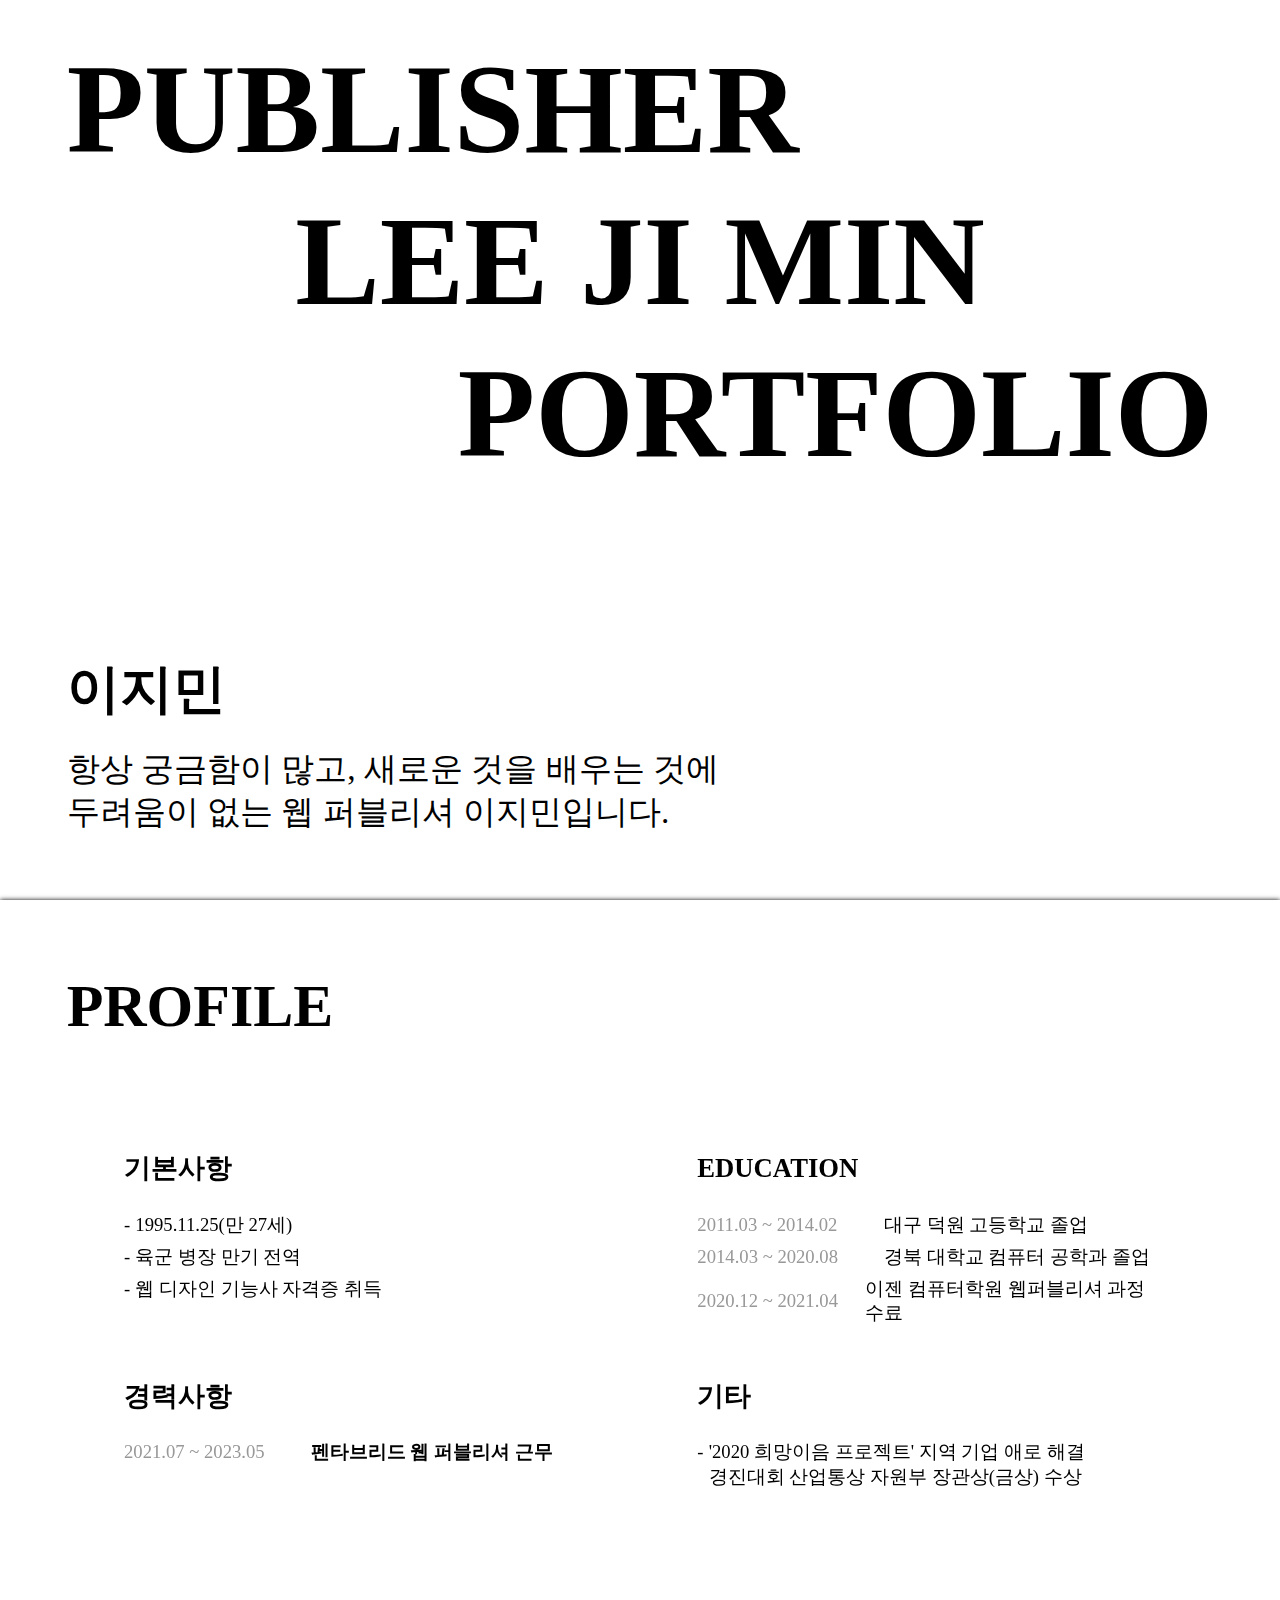
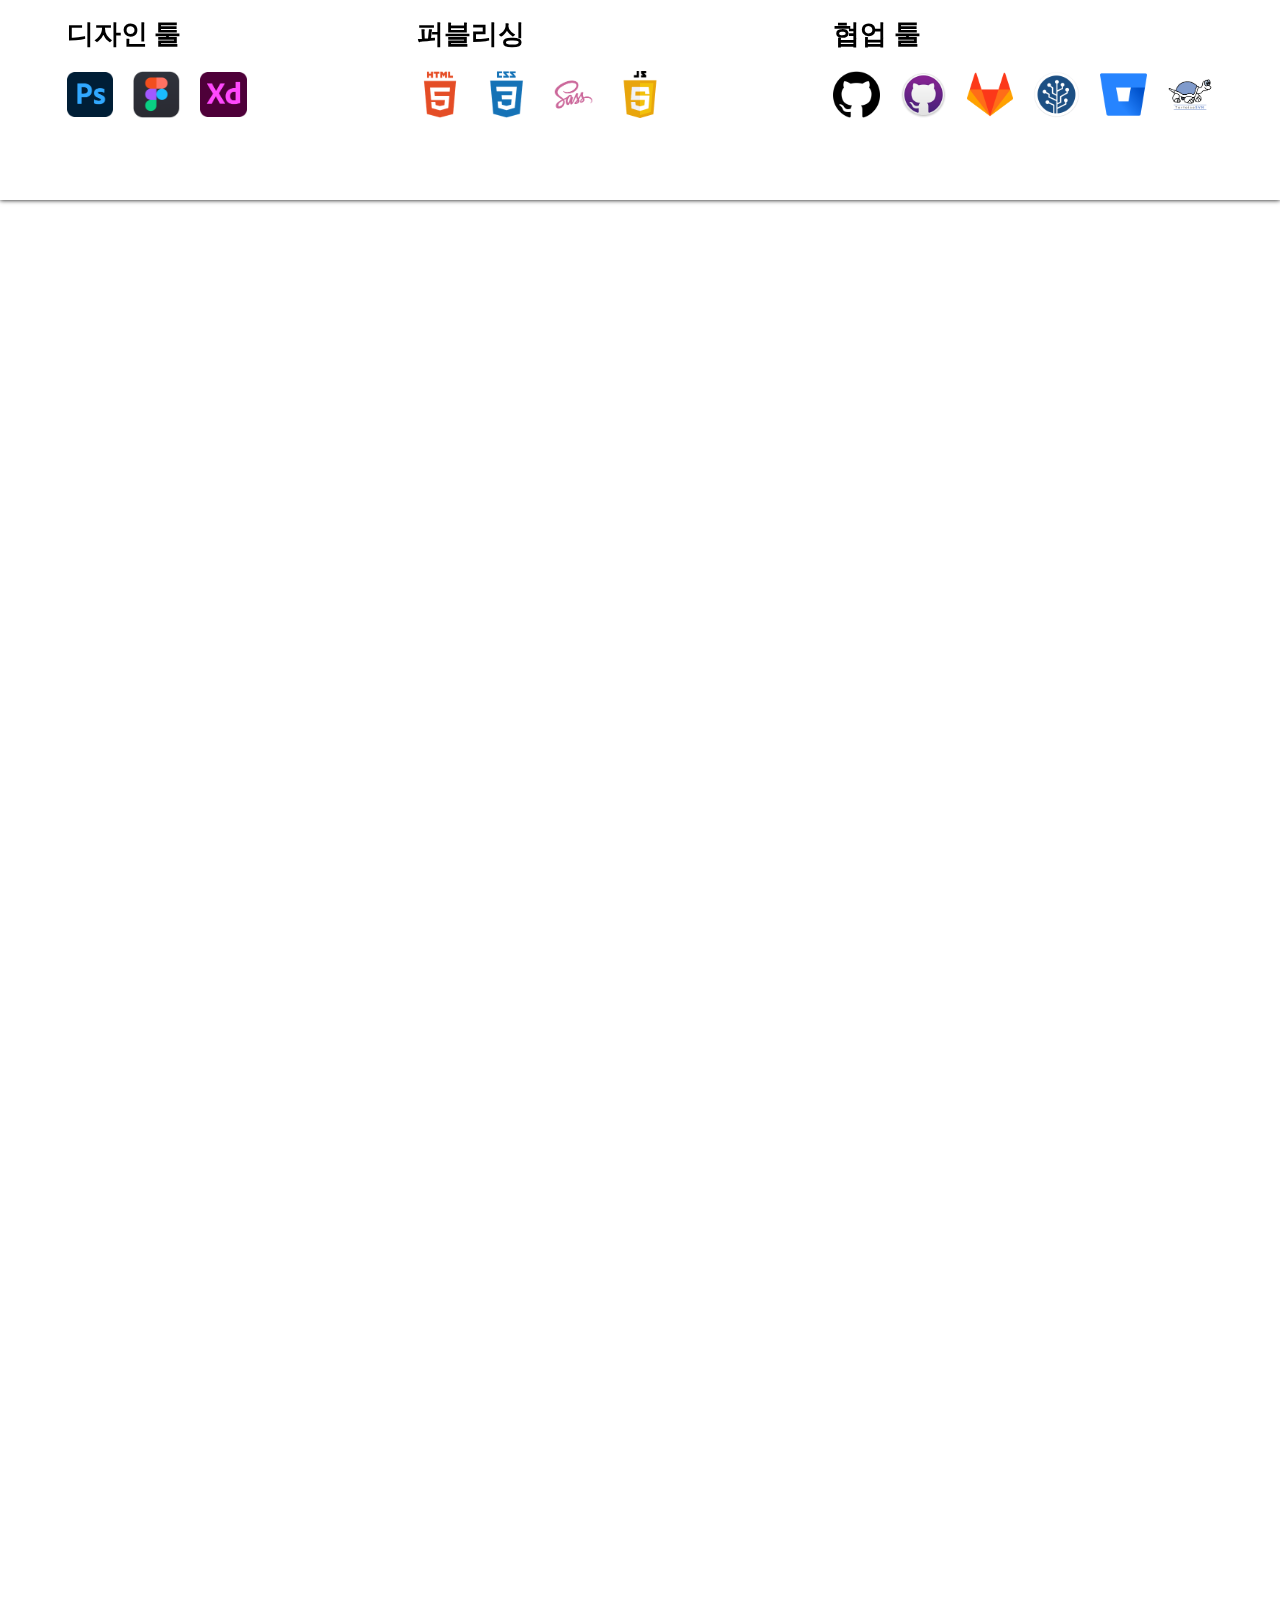
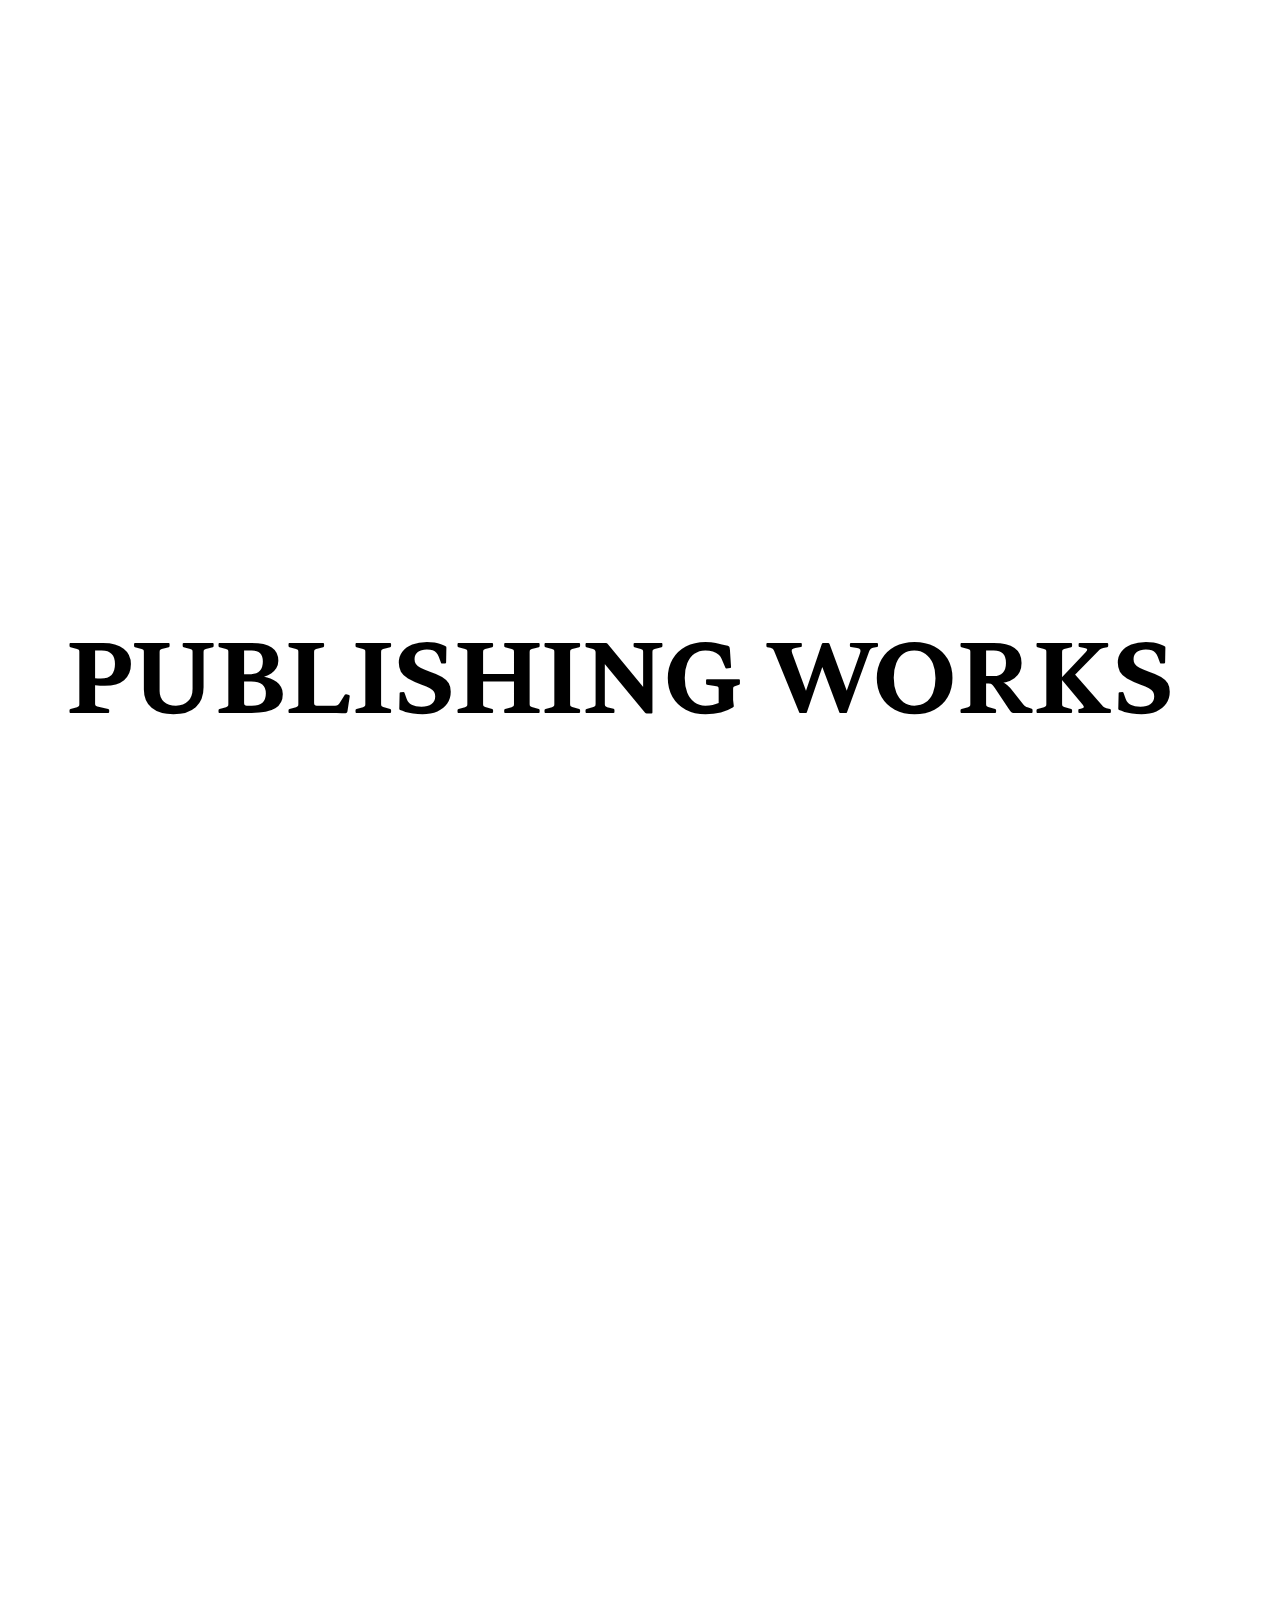
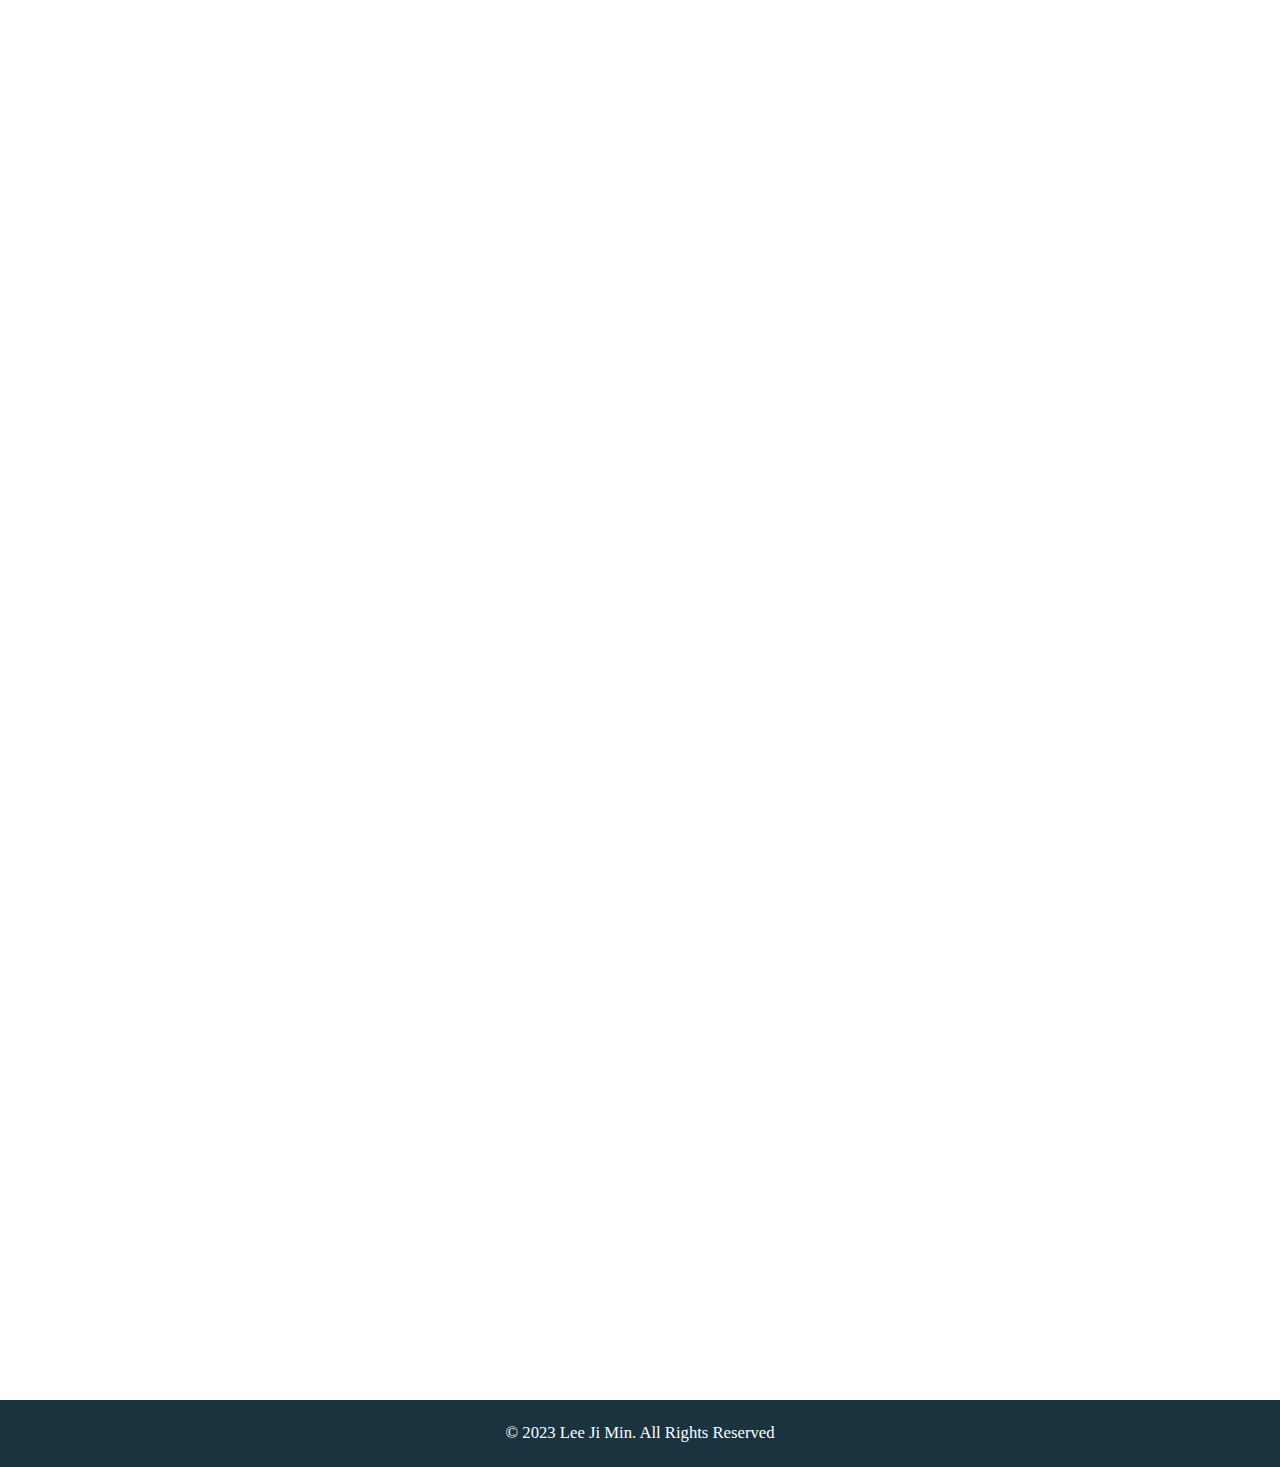
==== commit 9ac48a33: "이미지 크기 / 오타 수정" ====
--- a/index.html
+++ b/index.html
@@ -93,7 +93,7 @@
                         <li class="profile-detail">
                             <h3>기타</h3>
                             <ul class="profile-list dot-list">
-                                <li><span class="profile-txt">'2020 희망이음 프로젝트' 지역 기업 애로 해결 경진대회 산업통산 자원부 장관상(금상)
+                                <li><span class="profile-txt">'2020 희망이음 프로젝트' 지역 기업 애로 해결 경진대회 산업통상 자원부 장관상(금상)
                                         수상</span>
                                 </li>
                             </ul>
@@ -266,7 +266,7 @@
 
             <dl>
                 <dt>플러그인</dt>
-                <dd>fullPage / ScrollMagic / GSAP / AOS / WOW / Swiper</dd>
+                <dd>fullPage / Swiper</dd>
             </dl>
             <p class="layer-txt">실무에서의 첫 구축 프로젝트였습니다.<br>투자 정보, 미디어 센터 페이지를 맡아서 제작하였습니다. 스크립트를 통해 scroll 인터랙션 / 유튜브 섬네일
                 불러오기 / data 속성을 통한 iframe 불러오기 / 더 보기 버튼 기능을 구현하였습니다.</p>
@@ -596,12 +596,12 @@
 
             <dl>
                 <dt>기여도</dt>
-                <dd>100%</dd>
-            </dl>
-
-            <dl>
-                <dt>사용 툴</dt>
-                <dd>Figma / PhotoShop / Spring</dd>
+                <dd>50%</dd>
+            </dl>
+
+            <dl>
+                <dt>사용 툴</dt>
+                <dd>Figma / PhotoShop / GitHub / GitLab / Spring</dd>
             </dl>
 
             <dl>
--- a/assets/css/style.css
+++ b/assets/css/style.css
@@ -491,7 +491,7 @@
   position: absolute;
   top: 0;
   left: 10rem;
-  width: 80rem;
+  width: 50rem;
 }
 @media (orientation: portrait) and (max-width: 767px) {
   section.profile .profile-article .profile-img-contents .profile-img2 {
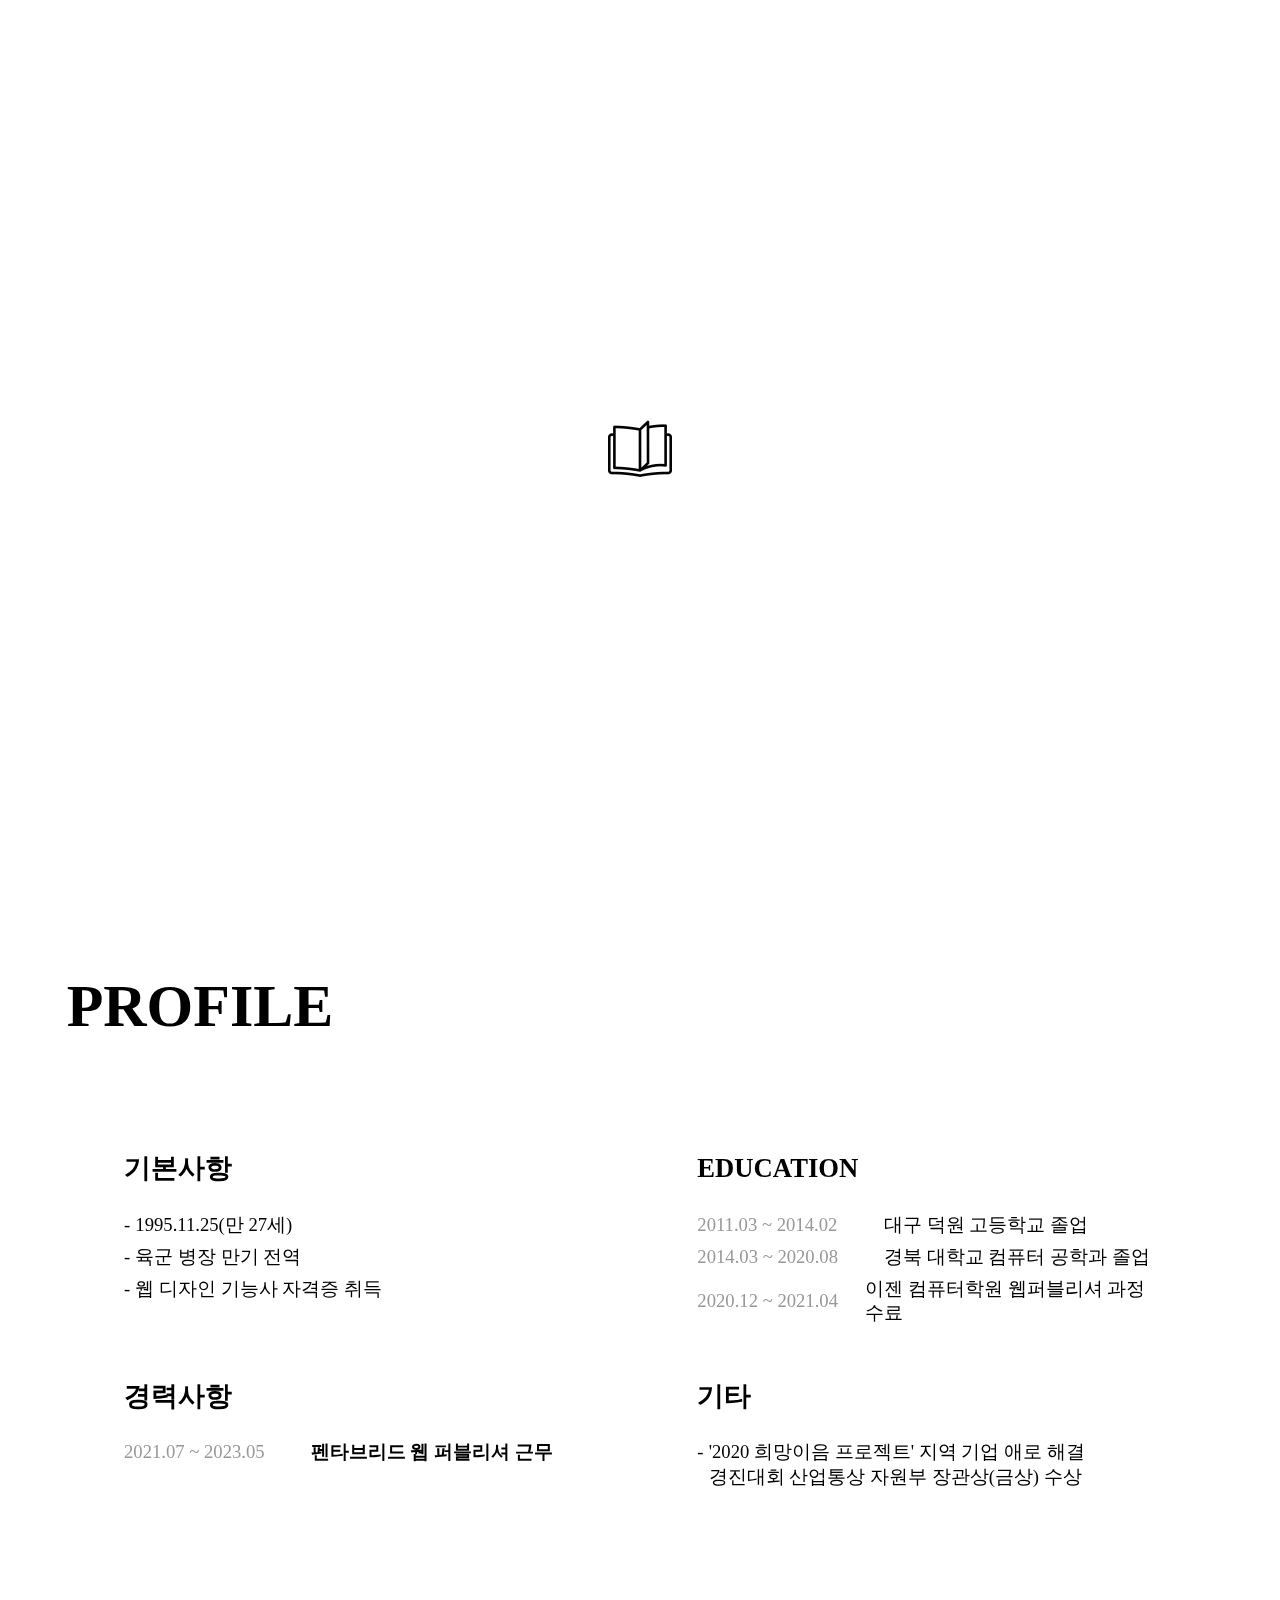
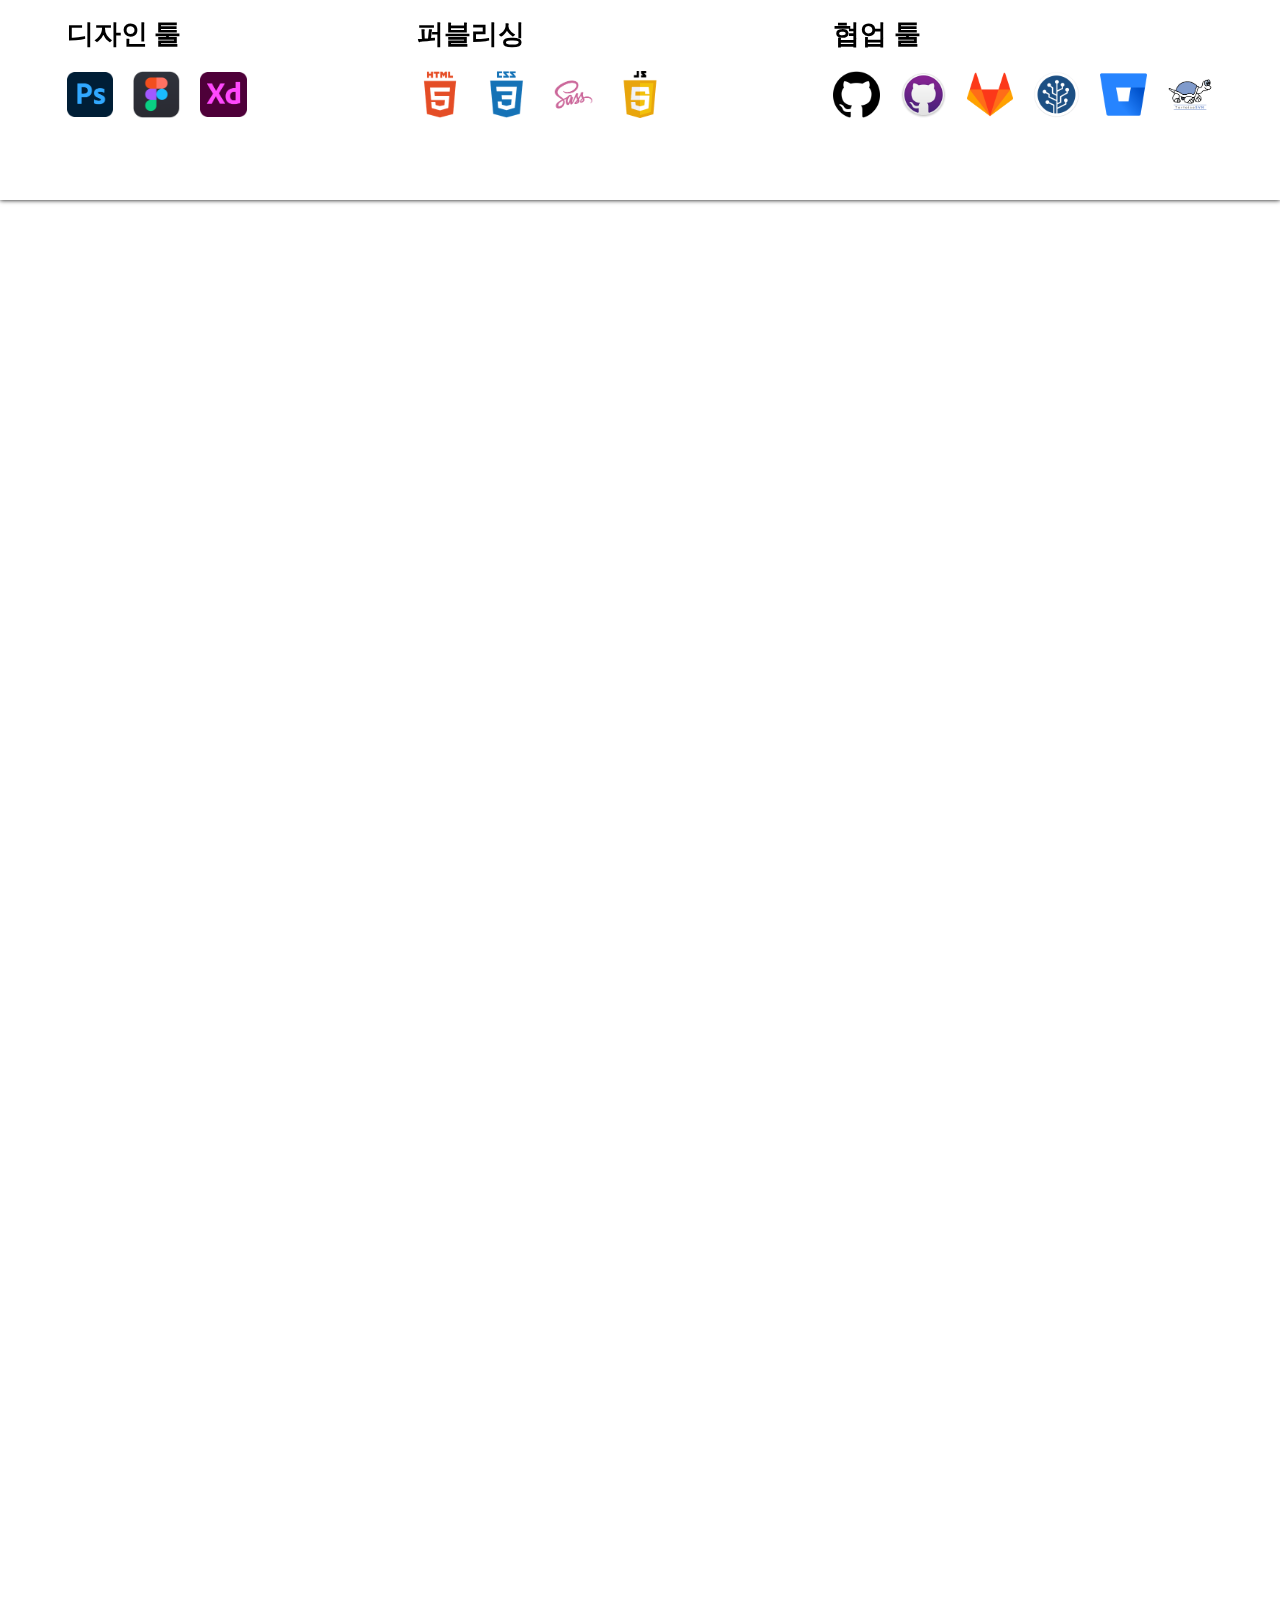
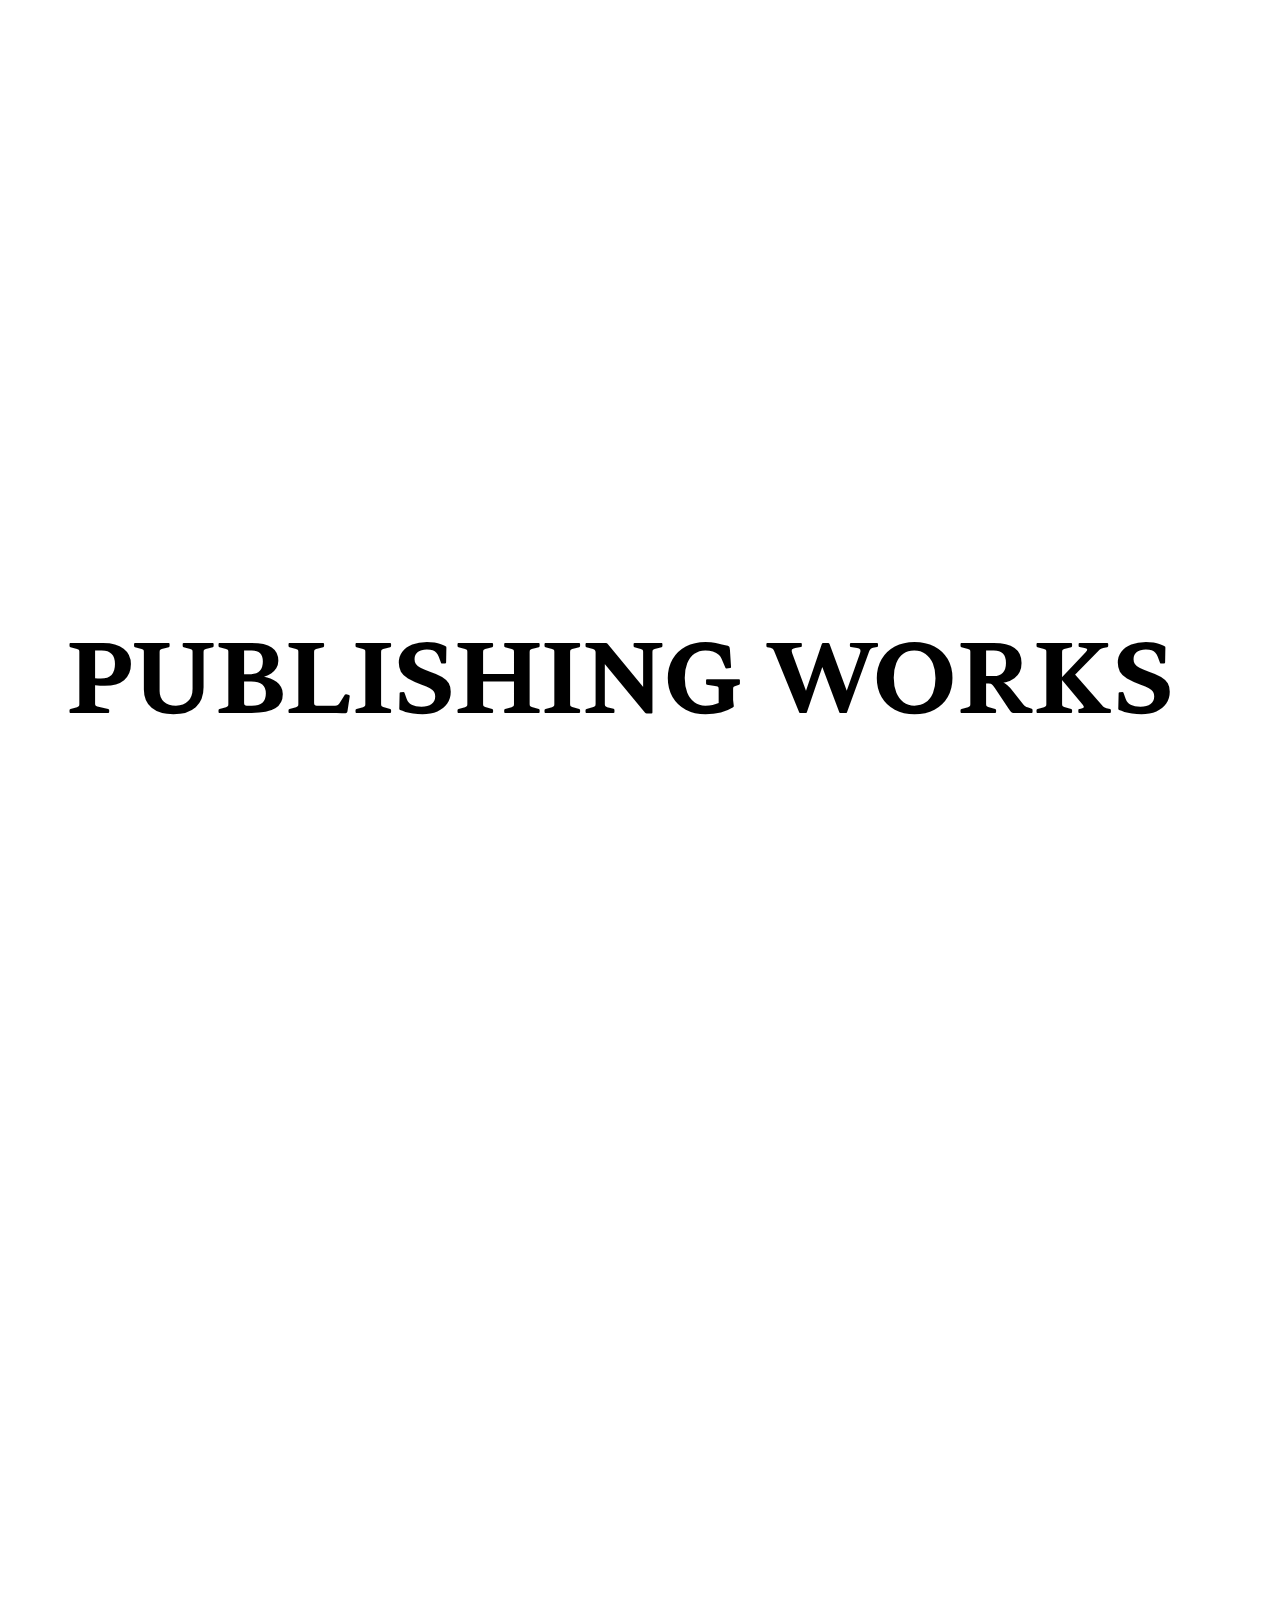
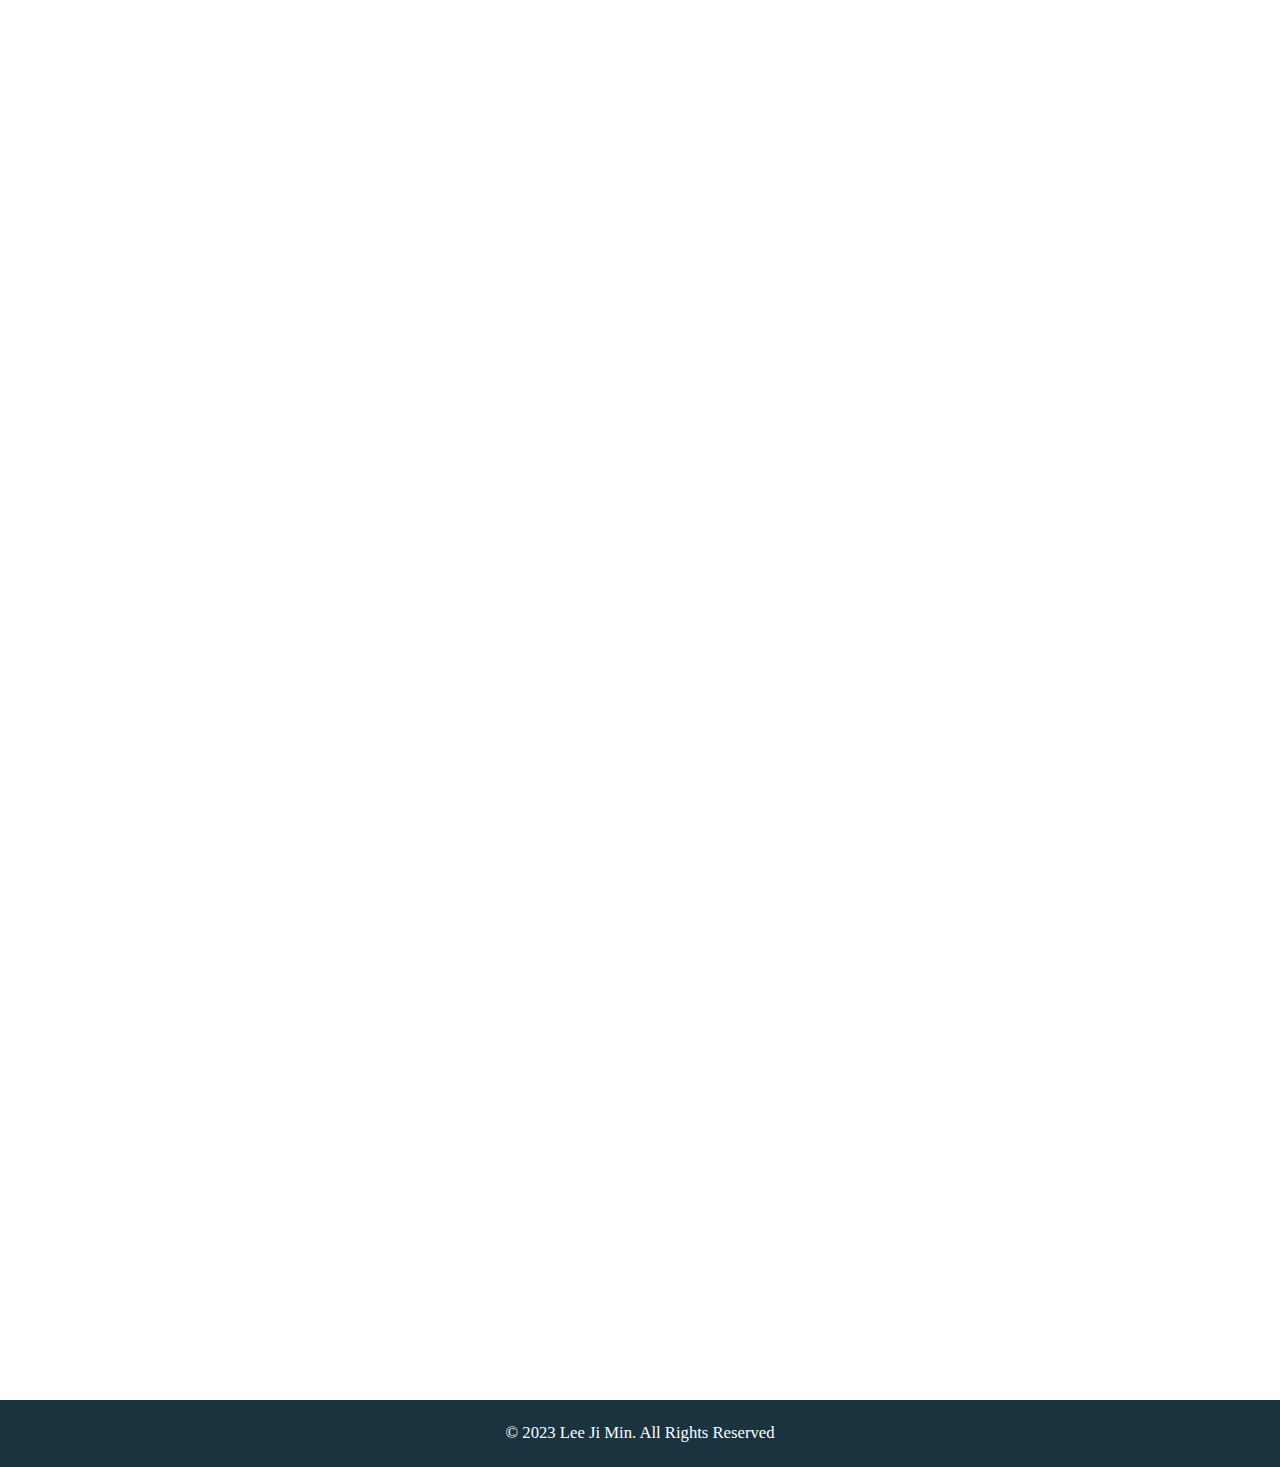
==== commit 0adf0ef9: "수정 / 벤터 프리픽스" ====
--- a/index.html
+++ b/index.html
@@ -31,7 +31,7 @@
 
 </head>
 
-<body>
+<body class="type3">
     <!-- header [S] -->
     <!-- <header class="header-wrap bgBeige">
         <h1 class="header-logo"><a href="#"><img src="./assets/images/common/logo_transparent.png" alt="logo"></a></h1>
@@ -45,196 +45,206 @@
     </header> -->
     <!-- header [E] -->
     <!-- section [S] -->
-    <div class="section-wrap">
-        <section class="section intro pincontainer" id="intro">
-            <article class="intro-visual">
-                <div class="visual-letter-wrap active">
-                    <h2 class="letter letter-left">PUBLISHER</h2>
-                    <h2 class="letter letter-center">LEE JI MIN</h2>
-                    <h2 class="letter letter-right">PORTFOLIO</h2>
-                </div>
-                <dl class="visual-info">
-                    <dt>이지민</dt>
-                    <dd>항상 궁금함이 많고, 새로운 것을 배우는 것에 <br class="br-pc br-tab br-tabR">두려움이 없는 <br class="br-mo">웹 퍼블리셔 이지민입니다.</dd>
-                </dl>
-            </article>
-        </section>
-        <section class="section profile">
-            <article class="profile-article">
-                <h2 class="profile-title">PROFILE</h2>
-                <div class="profile-wrap">
-                    <ul class="profile-summary">
-                        <li class="profile-detail">
-                            <h3>기본사항</h3>
-                            <ul class="profile-list dot-list">
-                                <li><span class="profile-txt">1995.11.25(만 27세)</span></li>
-                                <li><span class="profile-txt">육군 병장 만기 전역</span></li>
-                                <li><span class="profile-txt">웹 디자인 기능사 자격증 취득</span></li>
-                            </ul>
-                        </li>
-                        <li class="profile-detail">
-                            <h3>EDUCATION</h3>
-                            <ul class="profile-list">
-                                <li><span class="profile-date">2011.03 ~ 2014.02</span><span class="profile-txt">대구 덕원
-                                        고등학교 졸업</span></li>
-                                <li><span class="profile-date">2014.03 ~ 2020.08</span><span class="profile-txt">경북 대학교
-                                        컴퓨터 공학과 졸업</span></li>
-                                <li><span class="profile-date">2020.12 ~ 2021.04</span><span class="profile-txt">이젠
-                                        컴퓨터학원 웹퍼블리셔 과정 수료</span></li>
-                            </ul>
-                        </li>
-                        <li class="profile-detail">
-                            <h3>경력사항</h3>
-                            <ul class="profile-list">
-                                <li class="bold"><span class="profile-date">2021.07 ~ 2023.05</span><span
-                                        class="profile-txt">펜타브리드 웹 퍼블리셔 근무</span></li>
-                            </ul>
-                        </li>
-                        <li class="profile-detail">
-                            <h3>기타</h3>
-                            <ul class="profile-list dot-list">
-                                <li><span class="profile-txt">'2020 희망이음 프로젝트' 지역 기업 애로 해결 경진대회 산업통상 자원부 장관상(금상)
-                                        수상</span>
-                                </li>
-                            </ul>
-                        </li>
-                    </ul>
-
-                    <div class="profile-skill" id="profile-skill">
-                        <div class="skill-wrap">
-                            <h3>디자인 툴</h3>
-                            <ul class="icon_wrap">
-                                <li><img src="./assets/images/icon_ps.png" alt="photoshop"></li>
-                                <li><img src="./assets/images/icon_figma.png" alt="figma"></li>
-                                <li><img src="./assets/images/icon_xd.png" alt="xd"></li>
-                            </ul>
-                        </div>
-                        <div class="skill-wrap">
-                            <h3>퍼블리싱</h3>
-                            <ul class="icon_wrap">
-                                <li><img src="./assets/images/icon_html.png" alt="html"></li>
-                                <li><img src="./assets/images/icon_css.png" alt="css"></li>
-                                <li><img src="./assets/images/icon_sass.png" alt="sass"></li>
-                                <li><img src="./assets/images/icon_js.png" alt="js"></li>
-
-                            </ul>
-                        </div>
-
-                        <div class="skill-wrap">
-                            <h3>협업 툴</h3>
-                            <ul class="icon_wrap">
-                                <li><img src="./assets/images/icon_github.png" alt="github"></li>
-                                <li><img src="./assets/images/icon_gitdesk.png" alt="gitdesk"></li>
-                                <li><img src="./assets/images/icon_gitlab.png" alt="gitlab"></li>
-                                <li><img src="./assets/images/icon_st.png" alt="st"></li>
-                                <li><img src="./assets/images/icon_bitbucket.png" alt="bitbucket"></li>
-                                <li><img src="./assets/images/icon_svn.png" alt="svn"></li>
-                            </ul>
+    <div class="contents">
+        <div class="section-wrap">
+            <section class="section intro pincontainer" id="intro">
+                <article class="intro-visual">
+                    <div class="visual-letter-wrap active">
+                        <h2 class="letter letter-left">PUBLISHER</h2>
+                        <h2 class="letter letter-center">LEE JI MIN</h2>
+                        <h2 class="letter letter-right">PORTFOLIO</h2>
+                    </div>
+                    <dl class="visual-info">
+                        <dt>이지민</dt>
+                        <dd>항상 궁금함이 많고, 새로운 것을 배우는 것에 <br class="br-pc br-tab br-tabR">두려움이 없는 <br class="br-mo">웹 퍼블리셔 이지민입니다.</dd>
+                    </dl>
+                </article>
+            </section>
+            <section class="section profile">
+                <article class="profile-article">
+                    <h2 class="profile-title">PROFILE</h2>
+                    <div class="profile-wrap">
+                        <ul class="profile-summary">
+                            <li class="profile-detail">
+                                <h3>기본사항</h3>
+                                <ul class="profile-list dot-list">
+                                    <li><span class="profile-txt">1995.11.25(만 27세)</span></li>
+                                    <li><span class="profile-txt">육군 병장 만기 전역</span></li>
+                                    <li><span class="profile-txt">웹 디자인 기능사 자격증 취득</span></li>
+                                </ul>
+                            </li>
+                            <li class="profile-detail">
+                                <h3>EDUCATION</h3>
+                                <ul class="profile-list">
+                                    <li><span class="profile-date">2011.03 ~ 2014.02</span><span class="profile-txt">대구 덕원
+                                            고등학교 졸업</span></li>
+                                    <li><span class="profile-date">2014.03 ~ 2020.08</span><span class="profile-txt">경북 대학교
+                                            컴퓨터 공학과 졸업</span></li>
+                                    <li><span class="profile-date">2020.12 ~ 2021.04</span><span class="profile-txt">이젠
+                                            컴퓨터학원 웹퍼블리셔 과정 수료</span></li>
+                                </ul>
+                            </li>
+                            <li class="profile-detail">
+                                <h3>경력사항</h3>
+                                <ul class="profile-list">
+                                    <li class="bold"><span class="profile-date">2021.07 ~ 2023.05</span><span
+                                            class="profile-txt">펜타브리드 웹 퍼블리셔 근무</span></li>
+                                </ul>
+                            </li>
+                            <li class="profile-detail">
+                                <h3>기타</h3>
+                                <ul class="profile-list dot-list">
+                                    <li><span class="profile-txt">'2020 희망이음 프로젝트' 지역 기업 애로 해결 경진대회 산업통상 자원부 장관상(금상)
+                                            수상</span>
+                                    </li>
+                                </ul>
+                            </li>
+                        </ul>
+    
+                        <div class="profile-skill" id="profile-skill">
+                            <div class="skill-wrap">
+                                <h3>디자인 툴</h3>
+                                <ul class="icon_wrap">
+                                    <li><img src="./assets/images/icon_ps.png" alt="photoshop"></li>
+                                    <li><img src="./assets/images/icon_figma.png" alt="figma"></li>
+                                    <li><img src="./assets/images/icon_xd.png" alt="xd"></li>
+                                </ul>
+                            </div>
+                            <div class="skill-wrap">
+                                <h3>퍼블리싱</h3>
+                                <ul class="icon_wrap">
+                                    <li><img src="./assets/images/icon_html.png" alt="html"></li>
+                                    <li><img src="./assets/images/icon_css.png" alt="css"></li>
+                                    <li><img src="./assets/images/icon_sass.png" alt="sass"></li>
+                                    <li><img src="./assets/images/icon_js.png" alt="js"></li>
+    
+                                </ul>
+                            </div>
+    
+                            <div class="skill-wrap">
+                                <h3>협업 툴</h3>
+                                <ul class="icon_wrap">
+                                    <li><img src="./assets/images/icon_github.png" alt="github"></li>
+                                    <li><img src="./assets/images/icon_gitdesk.png" alt="gitdesk"></li>
+                                    <li><img src="./assets/images/icon_gitlab.png" alt="gitlab"></li>
+                                    <li><img src="./assets/images/icon_st.png" alt="st"></li>
+                                    <li><img src="./assets/images/icon_bitbucket.png" alt="bitbucket"></li>
+                                    <li><img src="./assets/images/icon_svn.png" alt="svn"></li>
+                                </ul>
+                            </div>
                         </div>
                     </div>
+                    <div class="profile-img-contents">
+                        <img class="profile-img profile-img1" src="./assets/images/my_picture.jpg" alt="my img1">
+                        <img class="profile-img profile-img2" src="./assets/images/my_picture2.jpg" alt="my img2">
+                    </div>
+                </article>
+            </section>
+        </div>
+        <div class="section-wrap type2-trigger">
+            <section class="section portfolio" id="portfolio">
+                <div class="slideContainer slideContainer-portfolio">
+                    <article class="portfolio-visual">
+                        <h2 class="letter">PUBLISHING WORKS</h2>
+                    </article>
+                    <article class="portfolio-contents">
+                        <ul class="portfolio-btn-wrap">
+                            <li class="portfolio-btn on"><input type="radio" id="portfolio-radio1" name="portfolio-radio"
+                                    value="all" checked><label for="portfolio-radio1">전체</label></li>
+                            <li class="portfolio-btn"><input type="radio" id="portfolio-radio2" name="portfolio-radio"
+                                    value="year-second"><label for="portfolio-radio2">2023</label></li>
+                            <li class="portfolio-btn"><input type="radio" id="portfolio-radio3" name="portfolio-radio"
+                                    value="year-first"><label for="portfolio-radio3">2022</label></li>
+                        </ul>
+                        <ul class="portfolio-list-wrap">
+                            <li class="portfolio-list-item year-first" data-src="ecorbit">
+                                <figure>
+                                    <img src="./assets/images/portfolio_ecorbit.png" alt="ecorbit">
+                                    
+                                </figure>
+                                <span class="list-item-figc">에코비트 구축</span>
+                            </li>
+                            <li class="portfolio-list-item year-second year-first" data-src="ehyundai">
+                                <figure>
+                                    <img src="./assets/images/portfolio_ehyundai.png" alt="ehyundai">
+                                    
+                                </figure>
+                                <span class="list-item-figc">현대백화점 E현대 운영 업무</span>
+                            </li>
+                            <li class="portfolio-list-item year-second year-first" data-src="group">
+                                <figure>
+                                    <img src="./assets/images/portfolio_group.png" alt="group">
+                                    
+                                </figure>
+                                <span class="list-item-figc">현대백화점 그룹사 페이지 운영 업무</span>
+                            </li>
+                            <li class="portfolio-list-item year-second year-first" data-src="moka">
+                                <figure>
+                                    <img src="./assets/images/portfolio_moka.png" alt="moka">
+                                    
+                                </figure>
+                                <span class="list-item-figc">현대백화점 어린이책 미술관 운영 업무</span>
+                            </li>
+                            <li class="portfolio-list-item year-second" data-src="moka_renewal">
+                                <figure>
+                                    <img src="./assets/images/portfolio_moka_renewal.png" alt="moka_renewal">
+                                    
+                                </figure>
+                                <span class="list-item-figc">현대백화점 어린이책 미술관 영문 페이지 리뉴얼</span>
+                            </li>
+                            <li class="portfolio-list-item year-second year-first" data-src="seoul">
+                                <figure>
+                                    <img src="./assets/images/portfolio_seoul.png" alt="seoul">
+                                    
+                                </figure>
+                                <span class="list-item-figc">더현대 서울 운영 업무</span>
+                            </li>
+                            <li class="portfolio-list-item year-second" data-src="daegu">
+                                <figure>
+                                    <img src="./assets/images/portfolio_daegu.png" alt="daegu">
+                                    
+                                </figure>
+                                <span class="list-item-figc">더현대 대구 운영 업무</span>
+                            </li>
+                            <li class="portfolio-list-item year-second year-first" data-src="sc">
+                                <figure>
+                                    <img src="./assets/images/portfolio_sc.png" alt="sc">
+                                    
+                                </figure>
+                                <span class="list-item-figc">현대백화점 사회복지재단 페이지 운영 업무</span>
+                            </li>
+                            <li class="portfolio-list-item year-first" data-src="kgc">
+                                <figure>
+                                    <img src="./assets/images/portfolio_kgc.png" alt="kgc">
+                                    
+                                </figure>
+                                <span class="list-item-figc">kgc 인삼공사 페이지 운영 업무</span>
+                            </li>
+                            <li class="portfolio-list-item year-first" data-src="healthcare">
+                                <figure>
+                                    <img src="./assets/images/portfolio_healthcare.png" alt="healthcare">
+                                    
+                                </figure>
+                                <span class="list-item-figc">삼성 헬스케어 운영 업무</span>
+                            </li>
+                        </ul>
+                    </article>
                 </div>
-                <div class="profile-img-contents">
-                    <img class="profile-img profile-img1" src="./assets/images/my_picture.jpg" alt="my img1">
-                    <img class="profile-img profile-img2" src="./assets/images/my_picture2.jpg" alt="my img2">
-                </div>
-            </article>
-        </section>
+            </section>
+            <section class="section contact" id="contact">
+                <article class="contact-visual">
+                    <h2 class="contact-txt">Thanks For Visiting</h2>
+                    <div class="contact-privacy-wrap">
+                        <h3><i class="fas fa-phone-alt"></i>&nbsp;&nbsp;010.9799.9831</h3>
+                        <h3><i class="fas fa-envelope-open-text"></i>&nbsp;&nbsp;blapis@naver.com</h3>
+                    </div>
+                </article>
+            </section>
+        </div>
+        <footer>
+            <address>&copy; 2023 Lee Ji Min. All Rights Reserved</address>
+        </footer>
     </div>
-    <div class="section-wrap type2-trigger">
-        <section class="section portfolio" id="portfolio">
-            <div class="slideContainer slideContainer-portfolio">
-                <article class="portfolio-visual">
-                    <h2 class="letter">PUBLISHING WORKS</h2>
-                </article>
-                <article class="portfolio-contents">
-                    <ul class="portfolio-btn-wrap">
-                        <li class="portfolio-btn on"><input type="radio" id="portfolio-radio1" name="portfolio-radio"
-                                value="all" checked><label for="portfolio-radio1">전체</label></li>
-                        <li class="portfolio-btn"><input type="radio" id="portfolio-radio2" name="portfolio-radio"
-                                value="year-second"><label for="portfolio-radio2">2023</label></li>
-                        <li class="portfolio-btn"><input type="radio" id="portfolio-radio3" name="portfolio-radio"
-                                value="year-first"><label for="portfolio-radio3">2022</label></li>
-                    </ul>
-                    <ul class="portfolio-list-wrap">
-                        <li class="portfolio-list-item year-first" data-src="ecorbit">
-                            <figure>
-                                <img src="./assets/images/portfolio_ecorbit.png" alt="ecorbit">
-                                <div class="portfolio-list-item-hover">
-                                    에코비트 구축
-                                </div>
-                            </figure>
-                        </li>
-                        <li class="portfolio-list-item year-second year-first" data-src="ehyundai">
-                            <figure>
-                                <img src="./assets/images/portfolio_ehyundai.png" alt="ehyundai">
-                                <div class="portfolio-list-item-hover">현대백화점 E현대 운영 업무</div>
-                            </figure>
-                        </li>
-                        <li class="portfolio-list-item year-second year-first" data-src="group">
-                            <figure>
-                                <img src="./assets/images/portfolio_group.png" alt="group">
-                                <div class="portfolio-list-item-hover">현대백화점 그룹사 페이지 운영 업무</div>
-                            </figure>
-                        </li>
-                        <li class="portfolio-list-item year-second year-first" data-src="moka">
-                            <figure>
-                                <img src="./assets/images/portfolio_moka.png" alt="moka">
-                                <div class="portfolio-list-item-hover">현대백화점 어린이책 미술관 운영 업무</div>
-                            </figure>
-                        </li>
-                        <li class="portfolio-list-item year-second" data-src="moka_renewal">
-                            <figure>
-                                <img src="./assets/images/portfolio_moka_renewal.png" alt="moka_renewal">
-                                <div class="portfolio-list-item-hover">현대백화점 어린이책 미술관 영문 페이지 리뉴얼</div>
-                            </figure>
-                        </li>
-                        <li class="portfolio-list-item year-second year-first" data-src="seoul">
-                            <figure>
-                                <img src="./assets/images/portfolio_seoul.png" alt="seoul">
-                                <div class="portfolio-list-item-hover">더현대 서울 운영 업무</div>
-                            </figure>
-                        </li>
-                        <li class="portfolio-list-item year-second" data-src="daegu">
-                            <figure>
-                                <img src="./assets/images/portfolio_daegu.png" alt="daegu">
-                                <div class="portfolio-list-item-hover">더현대 대구 운영 업무</div>
-                            </figure>
-                        </li>
-                        <li class="portfolio-list-item year-second year-first" data-src="sc">
-                            <figure>
-                                <img src="./assets/images/portfolio_sc.png" alt="sc">
-                                <div class="portfolio-list-item-hover">현대백화점 사회복지재단 페이지 운영 업무</div>
-                            </figure>
-                        </li>
-                        <li class="portfolio-list-item year-first" data-src="kgc">
-                            <figure>
-                                <img src="./assets/images/portfolio_kgc.png" alt="kgc">
-                                <div class="portfolio-list-item-hover">kgc 인삼공사 페이지 운영 업무</div>
-                            </figure>
-                        </li>
-                        <li class="portfolio-list-item year-first" data-src="healthcare">
-                            <figure>
-                                <img src="./assets/images/portfolio_healthcare.png" alt="healthcare">
-                                <div class="portfolio-list-item-hover">삼성 헬스케어 운영 업무</div>
-                            </figure>
-                        </li>
-                    </ul>
-                </article>
-            </div>
-        </section>
-        <section class="section contact" id="contact">
-            <article class="contact-visual">
-                <h2 class="contact-txt">Thanks For Visiting</h2>
-                <div class="contact-privacy-wrap">
-                    <h3><i class="fas fa-phone-alt"></i>&nbsp;&nbsp;010.9799.9831</h3>
-                    <h3><i class="fas fa-envelope-open-text"></i>&nbsp;&nbsp;blapis@naver.com</h3>
-                </div>
-            </article>
-        </section>
-    </div>
-    <footer>
-        <address>&copy; 2023 Lee Ji Min. All Rights Reserved</address>
-    </footer>
     <div class="layer-wrap">
         <div class="layer-dimd"></div>
 
@@ -655,6 +665,9 @@
                 바로가기</a>
         </div>
     </div>
+    <div class="preload">
+        
+    </div>
 
 
     <!-- section [E] -->
--- a/assets/css/common.css
+++ b/assets/css/common.css
@@ -1,4 +1,16 @@
 @charset "UTF-8";
+/*
+* Prefixed by https://autoprefixer.github.io
+* PostCSS: v8.4.14,
+* Autoprefixer: v10.4.7
+* Browsers: last 4 version
+*/
+/*
+* Prefixed by https://autoprefixer.github.io
+* PostCSS: v8.4.14,
+* Autoprefixer: v10.4.7
+* Browsers: last 4 version
+*/
 @font-face {
   font-weight: 100;
   font-family: "NotoSansKR";
@@ -146,75 +158,183 @@
 }
 
 .flex-row-cen-cen {
-  display: flex;
+  display: -webkit-box;
+  display: -ms-flexbox;
+  display: flex;
+  -webkit-box-orient: horizontal;
+  -webkit-box-direction: normal;
+  -ms-flex-direction: row;
   flex-direction: row;
+  -webkit-box-pack: center;
+  -ms-flex-pack: center;
   justify-content: center;
+  -webkit-box-align: center;
+  -ms-flex-align: center;
   align-items: center;
 }
 .flex-row-cen-str {
-  display: flex;
+  display: -webkit-box;
+  display: -ms-flexbox;
+  display: flex;
+  -webkit-box-orient: horizontal;
+  -webkit-box-direction: normal;
+  -ms-flex-direction: row;
   flex-direction: row;
+  -webkit-box-pack: center;
+  -ms-flex-pack: center;
   justify-content: center;
+  -webkit-box-align: start;
+  -ms-flex-align: start;
   align-items: flex-start;
 }
 .flex-row-bet-cen {
-  display: flex;
+  display: -webkit-box;
+  display: -ms-flexbox;
+  display: flex;
+  -webkit-box-orient: horizontal;
+  -webkit-box-direction: normal;
+  -ms-flex-direction: row;
   flex-direction: row;
+  -webkit-box-pack: justify;
+  -ms-flex-pack: justify;
   justify-content: space-between;
+  -webkit-box-align: center;
+  -ms-flex-align: center;
   align-items: center;
 }
 .flex-row-bet-str {
-  display: flex;
+  display: -webkit-box;
+  display: -ms-flexbox;
+  display: flex;
+  -webkit-box-orient: horizontal;
+  -webkit-box-direction: normal;
+  -ms-flex-direction: row;
   flex-direction: row;
+  -webkit-box-pack: justify;
+  -ms-flex-pack: justify;
   justify-content: space-between;
+  -webkit-box-align: start;
+  -ms-flex-align: start;
   align-items: flex-start;
 }
 .flex-row-str-cen {
-  display: flex;
+  display: -webkit-box;
+  display: -ms-flexbox;
+  display: flex;
+  -webkit-box-orient: horizontal;
+  -webkit-box-direction: normal;
+  -ms-flex-direction: row;
   flex-direction: row;
+  -webkit-box-pack: start;
+  -ms-flex-pack: start;
   justify-content: flex-start;
+  -webkit-box-align: center;
+  -ms-flex-align: center;
   align-items: center;
 }
 .flex-row-str-str {
-  display: flex;
+  display: -webkit-box;
+  display: -ms-flexbox;
+  display: flex;
+  -webkit-box-orient: horizontal;
+  -webkit-box-direction: normal;
+  -ms-flex-direction: row;
   flex-direction: row;
+  -webkit-box-pack: start;
+  -ms-flex-pack: start;
   justify-content: flex-start;
+  -webkit-box-align: start;
+  -ms-flex-align: start;
   align-items: flex-start;
 }
 .flex-col-cen-cen {
-  display: flex;
+  display: -webkit-box;
+  display: -ms-flexbox;
+  display: flex;
+  -webkit-box-orient: vertical;
+  -webkit-box-direction: normal;
+  -ms-flex-direction: column;
   flex-direction: column;
+  -webkit-box-pack: center;
+  -ms-flex-pack: center;
   justify-content: center;
+  -webkit-box-align: center;
+  -ms-flex-align: center;
   align-items: center;
 }
 .flex-col-cen-str {
-  display: flex;
+  display: -webkit-box;
+  display: -ms-flexbox;
+  display: flex;
+  -webkit-box-orient: vertical;
+  -webkit-box-direction: normal;
+  -ms-flex-direction: column;
   flex-direction: column;
+  -webkit-box-pack: center;
+  -ms-flex-pack: center;
   justify-content: center;
+  -webkit-box-align: start;
+  -ms-flex-align: start;
   align-items: flex-start;
 }
 .flex-col-bet-cen {
-  display: flex;
+  display: -webkit-box;
+  display: -ms-flexbox;
+  display: flex;
+  -webkit-box-orient: vertical;
+  -webkit-box-direction: normal;
+  -ms-flex-direction: column;
   flex-direction: column;
+  -webkit-box-pack: justify;
+  -ms-flex-pack: justify;
   justify-content: space-between;
+  -webkit-box-align: center;
+  -ms-flex-align: center;
   align-items: center;
 }
 .flex-col-bet-str {
-  display: flex;
+  display: -webkit-box;
+  display: -ms-flexbox;
+  display: flex;
+  -webkit-box-orient: vertical;
+  -webkit-box-direction: normal;
+  -ms-flex-direction: column;
   flex-direction: column;
+  -webkit-box-pack: justify;
+  -ms-flex-pack: justify;
   justify-content: space-between;
+  -webkit-box-align: start;
+  -ms-flex-align: start;
   align-items: flex-start;
 }
 .flex-col-str-cen {
-  display: flex;
+  display: -webkit-box;
+  display: -ms-flexbox;
+  display: flex;
+  -webkit-box-orient: vertical;
+  -webkit-box-direction: normal;
+  -ms-flex-direction: column;
   flex-direction: column;
+  -webkit-box-pack: start;
+  -ms-flex-pack: start;
   justify-content: flex-start;
+  -webkit-box-align: center;
+  -ms-flex-align: center;
   align-items: center;
 }
 .flex-col-str-str {
-  display: flex;
+  display: -webkit-box;
+  display: -ms-flexbox;
+  display: flex;
+  -webkit-box-orient: vertical;
+  -webkit-box-direction: normal;
+  -ms-flex-direction: column;
   flex-direction: column;
+  -webkit-box-pack: start;
+  -ms-flex-pack: start;
   justify-content: flex-start;
+  -webkit-box-align: start;
+  -ms-flex-align: start;
   align-items: flex-start;
 }
 
@@ -288,9 +408,18 @@
 
 /* header 정의 [S] */
 .header-wrap {
-  display: flex;
+  display: -webkit-box;
+  display: -ms-flexbox;
+  display: flex;
+  -webkit-box-orient: horizontal;
+  -webkit-box-direction: normal;
+  -ms-flex-direction: row;
   flex-direction: row;
+  -webkit-box-pack: justify;
+  -ms-flex-pack: justify;
   justify-content: space-between;
+  -webkit-box-align: center;
+  -ms-flex-align: center;
   align-items: center;
   position: fixed;
   top: 0;
@@ -300,6 +429,8 @@
   z-index: 2;
   -webkit-backdrop-filter: blur(10px);
   backdrop-filter: blur(10px);
+  -webkit-transition: 0.2s;
+  -o-transition: 0.2s;
   transition: 0.2s;
 }
 .header-wrap.bgWhite {
@@ -323,9 +454,18 @@
   height: 100%;
 }
 .header-wrap > .header-list {
-  display: flex;
+  display: -webkit-box;
+  display: -ms-flexbox;
+  display: flex;
+  -webkit-box-orient: horizontal;
+  -webkit-box-direction: normal;
+  -ms-flex-direction: row;
   flex-direction: row;
+  -webkit-box-pack: justify;
+  -ms-flex-pack: justify;
   justify-content: space-between;
+  -webkit-box-align: center;
+  -ms-flex-align: center;
   align-items: center;
 }
 .header-wrap > .header-list > li {
@@ -350,7 +490,11 @@
   animation: jump 1s infinite;
   -webkit-animation: jump 1s infinite;
   border-radius: 100%;
+  -webkit-transform: translateX(-50%);
+  -ms-transform: translateX(-50%);
   transform: translateX(-50%);
+  -webkit-transform-origin: center;
+  -ms-transform-origin: center;
   transform-origin: center;
   width: 1.4rem;
   height: 1.4rem;
@@ -363,6 +507,8 @@
   height: 100vh;
   background-color: #fff;
   overflow: hidden;
+  -webkit-transition: background-color 1.4s;
+  -o-transition: background-color 1.4s;
   transition: background-color 1.4s;
   width: 100%;
   height: calc(var(--vh, 1vh) * 100);
@@ -389,6 +535,10 @@
   .section article {
     padding: 10rem 10rem;
   }
+}
+.section *::-moz-selection {
+  background: #b3d4fc;
+  text-shadow: none;
 }
 .section *::selection {
   background: #b3d4fc;
@@ -457,17 +607,23 @@
   display: block;
   margin: 3px;
   background-color: #000000;
+  -webkit-transition: all 0.5s ease;
+  -o-transition: all 0.5s ease;
   transition: all 0.5s ease;
   width: 2.5rem;
   height: 0.3rem;
 }
 .button-ham.active > span:nth-child(1) {
+  -webkit-transform: rotate(-45deg) translate(-3px, 6px);
+  -ms-transform: rotate(-45deg) translate(-3px, 6px);
   transform: rotate(-45deg) translate(-3px, 6px);
 }
 .button-ham.active > span:nth-child(2) {
   opacity: 0;
 }
 .button-ham.active > span:nth-child(3) {
+  -webkit-transform: rotate(45deg) translate(-3px, -6px);
+  -ms-transform: rotate(45deg) translate(-3px, -6px);
   transform: rotate(45deg) translate(-3px, -6px);
 }
 
@@ -484,6 +640,8 @@
   color: #ffffff;
   font-size: 2rem;
   line-height: 1;
+  -webkit-transition: color 0.2s;
+  -o-transition: color 0.2s;
   transition: color 0.2s;
 }
 .button-top:hover i {
@@ -585,36 +743,66 @@
 /* animation */
 @-webkit-keyframes jump {
   0% {
+    -webkit-transform: scale3d(1, 1, 1);
     transform: scale3d(1, 1, 1);
     border-radius: 100%;
     -webkit-animation-timing-function: ease-in;
     animation-timing-function: ease-in;
   }
   30%, 48% {
+    -webkit-transform: scale3d(0.95, 1.05, 1);
     transform: scale3d(0.95, 1.05, 1);
   }
   55% {
     top: -1.2rem;
+    -webkit-transform: scale3d(1.3, 0.6, 1);
     transform: scale3d(1.3, 0.6, 1);
   }
   60%, 80% {
+    -webkit-transform: scale3d(0.95, 1.05, 1);
     transform: scale3d(0.95, 1.05, 1);
   }
   100% {
     bottom: 34px;
+    -webkit-transform: scale3d(1, 1, 1);
     transform: scale3d(1, 1, 1);
     border-radius: 100%;
   }
 }
+@-webkit-keyframes smoke {
+  0%, 100% {
+    -webkit-transform: translate(0, 0);
+    transform: translate(0, 0);
+  }
+  20%, 60% {
+    -webkit-transform: translate(1px, 0);
+    transform: translate(1px, 0);
+  }
+  40%, 80% {
+    -webkit-transform: translate(-1px, 0);
+    transform: translate(-1px, 0);
+  }
+}
 @keyframes smoke {
   0%, 100% {
+    -webkit-transform: translate(0, 0);
     transform: translate(0, 0);
   }
   20%, 60% {
+    -webkit-transform: translate(1px, 0);
     transform: translate(1px, 0);
   }
   40%, 80% {
+    -webkit-transform: translate(-1px, 0);
     transform: translate(-1px, 0);
+  }
+}
+@-webkit-keyframes lighting {
+  0%, 10% {
+    opacity: 0.75;
+  }
+  20%, 100% {
+    opacity: 0.5;
   }
 }
 @keyframes lighting {
@@ -625,12 +813,38 @@
     opacity: 0.5;
   }
 }
+@-webkit-keyframes marquee {
+  0% {
+    left: 0;
+  }
+  100% {
+    left: -100%;
+  }
+}
 @keyframes marquee {
   0% {
     left: 0;
   }
   100% {
     left: -100%;
+  }
+}
+@-webkit-keyframes stroke {
+  0% {
+    stroke: #ffffff;
+    stroke-width: 3px;
+    stroke-dashoffset: 326px;
+  }
+  70% {
+    fill: transparent;
+  }
+  98% {
+    stroke: #ffffff;
+    stroke-width: 3px;
+  }
+  100% {
+    stroke: #ffffff;
+    stroke-dashoffset: 0px;
   }
 }
 @keyframes stroke {
--- a/assets/css/style.css
+++ b/assets/css/style.css
@@ -1,53 +1,138 @@
+/*
+* Prefixed by https://autoprefixer.github.io
+* PostCSS: v8.4.14,
+* Autoprefixer: v10.4.7
+* Browsers: last 4 version
+*/
+/*
+* Prefixed by https://autoprefixer.github.io
+* PostCSS: v8.4.14,
+* Autoprefixer: v10.4.7
+* Browsers: last 4 version
+*/
+/*
+* Prefixed by https://autoprefixer.github.io
+* PostCSS: v8.4.14,
+* Autoprefixer: v10.4.7
+* Browsers: last 4 version
+*/
 body.prevent-scroll {
   height: 100%;
   overflow: hidden;
 }
+body::-webkit-scrollbar {
+  width: 10px;
+}
+body::-webkit-scrollbar-thumb {
+  background-color: #000000;
+  -webkit-transition: background-color 0.4s;
+  transition: background-color 0.4s;
+}
+body::-webkit-scrollbar-track {
+  background-color: #ffffff;
+  -webkit-transition: background-color 0.4s;
+  transition: background-color 0.4s;
+}
+body.type2::-webkit-scrollbar {
+  width: 10px;
+}
+body.type2::-webkit-scrollbar-thumb {
+  background-color: #ffffff;
+  -webkit-transition: background-color 0.4s;
+  transition: background-color 0.4s;
+}
+body.type2::-webkit-scrollbar-track {
+  background-color: #000000;
+  -webkit-transition: background-color 0.4s;
+  transition: background-color 0.4s;
+}
+body.type3::-webkit-scrollbar {
+  width: 10px;
+}
+body.type3::-webkit-scrollbar-thumb {
+  background-color: #ffffff;
+  -webkit-transition: background-color 0.4s;
+  transition: background-color 0.4s;
+}
+body.type3::-webkit-scrollbar-track {
+  background-color: #ffffff;
+  -webkit-transition: background-color 0.4s;
+  transition: background-color 0.4s;
+}
 
-*::-webkit-scrollbar {
-  width: 10px;
-}
-*::-webkit-scrollbar-thumb {
-  background-color: #000000;
-  transition: 0.4s;
-}
-*::-webkit-scrollbar-track {
+.preload {
+  position: fixed;
+  top: 0;
+  left: 0;
+  width: 100%;
+  height: 100%;
+  background: url("../images/common/Preloader.gif") no-repeat center center;
   background-color: #ffffff;
-  transition: 0.4s;
+  z-index: 9999;
 }
 
 .section-wrap {
   background-color: #fff;
+  -webkit-transition: 1.4s;
+  -o-transition: 1.4s;
   transition: 1.4s;
 }
 
-/* section 02 [S] */
-section.intro {
+.contents {
+  /* section 02 [S] */
+  /* section 02 [E] */
+  /* section 03 [S] */
+  /* section 03 [E] */
+  /* section 04 [S] */
+  /* section 04 [E] */
+  /* footer [S] */
+  /* footer [E] */
+}
+.contents section.intro {
   overflow: hidden;
 }
-section.intro .intro-visual {
+.contents section.intro .intro-visual {
   position: relative;
+  -webkit-box-sizing: border-box;
   box-sizing: border-box;
   padding-top: 5rem;
+  display: -webkit-box;
+  display: -ms-flexbox;
   display: flex;
+  -webkit-box-orient: vertical;
+  -webkit-box-direction: normal;
+  -ms-flex-direction: column;
   flex-direction: column;
+  -webkit-box-pack: justify;
+  -ms-flex-pack: justify;
   justify-content: space-between;
+  -webkit-box-align: start;
+  -ms-flex-align: start;
   align-items: flex-start;
   width: 100%;
   height: 100%;
 }
 @media (orientation: portrait) and (max-width: 767px) {
-  section.intro .intro-visual {
+  .contents section.intro .intro-visual {
     padding-top: 15rem;
   }
 }
-section.intro .intro-visual .visual-letter-wrap {
+.contents section.intro .intro-visual .visual-letter-wrap {
+  display: -webkit-box;
+  display: -ms-flexbox;
   display: flex;
   width: 100%;
+  -webkit-box-orient: vertical;
+  -webkit-box-direction: normal;
+  -ms-flex-direction: column;
   flex-direction: column;
+  -ms-flex-wrap: wrap;
   flex-wrap: wrap;
+  -webkit-box-align: start;
+  -ms-flex-align: start;
   align-items: flex-start;
 }
-section.intro .intro-visual .visual-letter-wrap .letter {
+.contents section.intro .intro-visual .visual-letter-wrap .letter {
   font-size: 17rem;
   font-weight: 900;
   line-height: 1;
@@ -55,11 +140,18 @@
   display: inline-block;
   position: relative;
   left: 50%;
-  transition: all 0.6s ease;
+  -webkit-transform: translateX(-50%);
+  -ms-transform: translateX(-50%);
   transform: translateX(-50%);
-}
-@media (orientation: landscape) and (min-width: 1025px) and (max-width: 1280px) {
-  section.intro .intro-visual .visual-letter-wrap .letter {
+  -webkit-transition: transform 0.6s ease, left 0.6s ease;
+  -o-transition: transform 0.6s ease, left 0.6s ease;
+  -webkit-transition: left 0.6s ease, -webkit-transform 0.6s ease;
+  transition: left 0.6s ease, -webkit-transform 0.6s ease;
+  transition: transform 0.6s ease, left 0.6s ease;
+  transition: transform 0.6s ease, left 0.6s ease, -webkit-transform 0.6s ease;
+}
+@media (orientation: landscape) and (min-width: 1025px) and (max-width: 1280px) {
+  .contents section.intro .intro-visual .visual-letter-wrap .letter {
     font-size: 19rem;
     font-weight: 900;
     line-height: 1.2;
@@ -67,7 +159,7 @@
   }
 }
 @media (orientation: landscape) and (max-width: 767px) {
-  section.intro .intro-visual .visual-letter-wrap .letter {
+  .contents section.intro .intro-visual .visual-letter-wrap .letter {
     font-size: 19rem;
     font-weight: 900;
     line-height: 1.2;
@@ -75,7 +167,7 @@
   }
 }
 @media (orientation: portrait) and (min-width: 768px) and (max-width: 1024px) {
-  section.intro .intro-visual .visual-letter-wrap .letter {
+  .contents section.intro .intro-visual .visual-letter-wrap .letter {
     font-size: 19rem;
     font-weight: 900;
     line-height: 1.5;
@@ -83,29 +175,33 @@
   }
 }
 @media (orientation: portrait) and (max-width: 767px) {
-  section.intro .intro-visual .visual-letter-wrap .letter {
+  .contents section.intro .intro-visual .visual-letter-wrap .letter {
     font-size: 45rem;
     font-weight: 900;
     line-height: 1.4;
     color: #000000;
   }
 }
-section.intro .intro-visual .visual-letter-wrap.active .letter.letter-left {
+.contents section.intro .intro-visual .visual-letter-wrap.active .letter.letter-left {
   left: 0;
+  -webkit-transform: translateX(0%);
+  -ms-transform: translateX(0%);
   transform: translateX(0%);
 }
-section.intro .intro-visual .visual-letter-wrap.active .letter.letter-right {
+.contents section.intro .intro-visual .visual-letter-wrap.active .letter.letter-right {
   left: 100%;
+  -webkit-transform: translateX(-100%);
+  -ms-transform: translateX(-100%);
   transform: translateX(-100%);
 }
-section.intro .intro-visual .visual-info > dt {
+.contents section.intro .intro-visual .visual-info > dt {
   font-size: 6rem;
   font-weight: 700;
   line-height: 1;
   color: #000000;
 }
 @media (orientation: landscape) and (min-width: 1025px) and (max-width: 1280px) {
-  section.intro .intro-visual .visual-info > dt {
+  .contents section.intro .intro-visual .visual-info > dt {
     font-size: 8rem;
     font-weight: 700;
     line-height: 1;
@@ -113,7 +209,7 @@
   }
 }
 @media (orientation: landscape) and (max-width: 767px) {
-  section.intro .intro-visual .visual-info > dt {
+  .contents section.intro .intro-visual .visual-info > dt {
     font-size: 8rem;
     font-weight: 700;
     line-height: 1;
@@ -121,7 +217,7 @@
   }
 }
 @media (orientation: portrait) and (min-width: 768px) and (max-width: 1024px) {
-  section.intro .intro-visual .visual-info > dt {
+  .contents section.intro .intro-visual .visual-info > dt {
     font-size: 12rem;
     font-weight: 700;
     line-height: 1;
@@ -129,23 +225,23 @@
   }
 }
 @media (orientation: portrait) and (max-width: 767px) {
-  section.intro .intro-visual .visual-info > dt {
+  .contents section.intro .intro-visual .visual-info > dt {
     font-size: 34rem;
     font-weight: 700;
     line-height: 1;
     color: #000000;
   }
 }
-section.intro .intro-visual .visual-info > dd {
+.contents section.intro .intro-visual .visual-info > dd {
   font-size: 4rem;
   font-weight: 500;
   line-height: 1.2;
   color: #000000;
   margin-top: 3rem;
-  word-break: keep-all;
-}
-@media (orientation: landscape) and (min-width: 1025px) and (max-width: 1280px) {
-  section.intro .intro-visual .visual-info > dd {
+  word-break: kee, pleft transform;
+}
+@media (orientation: landscape) and (min-width: 1025px) and (max-width: 1280px) {
+  .contents section.intro .intro-visual .visual-info > dd {
     font-size: 5rem;
     font-weight: 500;
     line-height: 1.3;
@@ -154,7 +250,7 @@
   }
 }
 @media (orientation: landscape) and (max-width: 767px) {
-  section.intro .intro-visual .visual-info > dd {
+  .contents section.intro .intro-visual .visual-info > dd {
     font-size: 5rem;
     font-weight: 500;
     line-height: 1.3;
@@ -163,7 +259,7 @@
   }
 }
 @media (orientation: portrait) and (min-width: 768px) and (max-width: 1024px) {
-  section.intro .intro-visual .visual-info > dd {
+  .contents section.intro .intro-visual .visual-info > dd {
     font-size: 7rem;
     font-weight: 500;
     line-height: 1.3;
@@ -172,7 +268,7 @@
   }
 }
 @media (orientation: portrait) and (max-width: 767px) {
-  section.intro .intro-visual .visual-info > dd {
+  .contents section.intro .intro-visual .visual-info > dd {
     font-size: 25rem;
     font-weight: 500;
     line-height: 1.3;
@@ -180,134 +276,180 @@
     margin-top: 14rem;
   }
 }
-
-/* section 02 [E] */
-section.profile {
+.contents section.profile {
+  -webkit-box-shadow: 0em 0 0.7em black;
   box-shadow: 0em 0 0.7em black;
 }
-section.profile .profile-article {
+.contents section.profile .profile-article {
   overflow: hidden;
   width: 100%;
   height: 100%;
 }
-section.profile .profile-article .profile-wrap {
+.contents section.profile .profile-article .profile-wrap {
   height: calc(100% - 21.8rem);
   margin-top: 14rem;
+  display: -webkit-box;
+  display: -ms-flexbox;
   display: flex;
+  -webkit-box-orient: vertical;
+  -webkit-box-direction: normal;
+  -ms-flex-direction: column;
   flex-direction: column;
+  -webkit-box-pack: justify;
+  -ms-flex-pack: justify;
   justify-content: space-between;
+  -webkit-box-align: start;
+  -ms-flex-align: start;
   align-items: flex-start;
 }
 @media (orientation: landscape) and (min-width: 1025px) and (max-width: 1280px) {
-  section.profile .profile-article .profile-wrap {
+  .contents section.profile .profile-article .profile-wrap {
     height: calc(100% - 30rem);
     margin-top: 16rem;
   }
 }
 @media (orientation: landscape) and (max-width: 767px) {
-  section.profile .profile-article .profile-wrap {
+  .contents section.profile .profile-article .profile-wrap {
     height: calc(100% - 30rem);
     margin-top: 16rem;
   }
 }
 @media (orientation: portrait) and (min-width: 768px) and (max-width: 1024px) {
-  section.profile .profile-article .profile-wrap {
+  .contents section.profile .profile-article .profile-wrap {
     height: calc(100% - 31rem);
   }
 }
 @media (orientation: portrait) and (max-width: 767px) {
-  section.profile .profile-article .profile-wrap {
+  .contents section.profile .profile-article .profile-wrap {
     height: calc(100% - 47rem);
   }
 }
-section.profile .profile-article .profile-wrap .profile-summary {
+.contents section.profile .profile-article .profile-wrap .profile-summary {
+  display: -webkit-box;
+  display: -ms-flexbox;
   display: flex;
+  -webkit-box-orient: horizontal;
+  -webkit-box-direction: normal;
+  -ms-flex-direction: row;
   flex-direction: row;
+  -webkit-box-pack: justify;
+  -ms-flex-pack: justify;
   justify-content: space-between;
+  -webkit-box-align: start;
+  -ms-flex-align: start;
   align-items: flex-start;
+  -ms-flex-pack: distribute;
   justify-content: space-around;
+  -ms-flex-wrap: wrap;
   flex-wrap: wrap;
   row-gap: 5rem;
 }
 @media (orientation: landscape) and (min-width: 1025px) and (max-width: 1280px) {
-  section.profile .profile-article .profile-wrap .profile-summary {
+  .contents section.profile .profile-article .profile-wrap .profile-summary {
     row-gap: 8rem;
   }
 }
 @media (orientation: landscape) and (max-width: 767px) {
-  section.profile .profile-article .profile-wrap .profile-summary {
+  .contents section.profile .profile-article .profile-wrap .profile-summary {
     row-gap: 8rem;
   }
 }
 @media (orientation: portrait) and (min-width: 768px) and (max-width: 1024px) {
-  section.profile .profile-article .profile-wrap .profile-summary {
+  .contents section.profile .profile-article .profile-wrap .profile-summary {
+    display: -webkit-box;
+    display: -ms-flexbox;
     display: flex;
+    -webkit-box-orient: vertical;
+    -webkit-box-direction: normal;
+    -ms-flex-direction: column;
     flex-direction: column;
+    -webkit-box-pack: justify;
+    -ms-flex-pack: justify;
     justify-content: space-between;
+    -webkit-box-align: start;
+    -ms-flex-align: start;
     align-items: flex-start;
     width: 100%;
     row-gap: 8rem;
   }
 }
 @media (orientation: portrait) and (max-width: 767px) {
-  section.profile .profile-article .profile-wrap .profile-summary {
+  .contents section.profile .profile-article .profile-wrap .profile-summary {
+    display: -webkit-box;
+    display: -ms-flexbox;
     display: flex;
+    -webkit-box-orient: vertical;
+    -webkit-box-direction: normal;
+    -ms-flex-direction: column;
     flex-direction: column;
+    -webkit-box-pack: justify;
+    -ms-flex-pack: justify;
     justify-content: space-between;
+    -webkit-box-align: start;
+    -ms-flex-align: start;
     align-items: flex-start;
     width: 100%;
     row-gap: 15rem;
   }
 }
-section.profile .profile-article .profile-wrap .profile-summary .profile-detail {
+.contents section.profile .profile-article .profile-wrap .profile-summary .profile-detail {
   width: 40%;
 }
 @media (orientation: portrait) and (min-width: 768px) and (max-width: 1024px) {
-  section.profile .profile-article .profile-wrap .profile-summary .profile-detail {
+  .contents section.profile .profile-article .profile-wrap .profile-summary .profile-detail {
     width: 100%;
   }
 }
 @media (orientation: portrait) and (max-width: 767px) {
-  section.profile .profile-article .profile-wrap .profile-summary .profile-detail {
+  .contents section.profile .profile-article .profile-wrap .profile-summary .profile-detail {
     width: 100%;
   }
 }
-section.profile .profile-article .profile-wrap .profile-summary .profile-detail .profile-list {
+.contents section.profile .profile-article .profile-wrap .profile-summary .profile-detail .profile-list {
   margin-top: 3rem;
 }
 @media (orientation: landscape) and (min-width: 1025px) and (max-width: 1280px) {
-  section.profile .profile-article .profile-wrap .profile-summary .profile-detail .profile-list {
+  .contents section.profile .profile-article .profile-wrap .profile-summary .profile-detail .profile-list {
     margin-top: 4rem;
   }
 }
 @media (orientation: landscape) and (max-width: 767px) {
-  section.profile .profile-article .profile-wrap .profile-summary .profile-detail .profile-list {
+  .contents section.profile .profile-article .profile-wrap .profile-summary .profile-detail .profile-list {
     margin-top: 4rem;
   }
 }
 @media (orientation: portrait) and (max-width: 767px) {
-  section.profile .profile-article .profile-wrap .profile-summary .profile-detail .profile-list {
+  .contents section.profile .profile-article .profile-wrap .profile-summary .profile-detail .profile-list {
     margin-top: 6rem;
   }
 }
-section.profile .profile-article .profile-wrap .profile-summary .profile-detail .profile-list > li {
+.contents section.profile .profile-article .profile-wrap .profile-summary .profile-detail .profile-list > li {
+  display: -webkit-box;
+  display: -ms-flexbox;
   display: flex;
+  -webkit-box-orient: horizontal;
+  -webkit-box-direction: normal;
+  -ms-flex-direction: row;
   flex-direction: row;
+  -webkit-box-pack: start;
+  -ms-flex-pack: start;
   justify-content: flex-start;
+  -webkit-box-align: center;
+  -ms-flex-align: center;
   align-items: center;
   margin-top: 2rem;
 }
 @media (orientation: landscape) and (min-width: 1025px) and (max-width: 1280px) {
-  section.profile .profile-article .profile-wrap .profile-summary .profile-detail .profile-list > li {
+  .contents section.profile .profile-article .profile-wrap .profile-summary .profile-detail .profile-list > li {
     margin-top: 1.2rem;
   }
 }
 @media (orientation: landscape) and (max-width: 767px) {
-  section.profile .profile-article .profile-wrap .profile-summary .profile-detail .profile-list > li {
+  .contents section.profile .profile-article .profile-wrap .profile-summary .profile-detail .profile-list > li {
     margin-top: 1.2rem;
   }
 }
-section.profile .profile-article .profile-wrap .profile-summary .profile-detail .profile-list > li .profile-date {
+.contents section.profile .profile-article .profile-wrap .profile-summary .profile-detail .profile-list > li .profile-date {
   font-size: 1.8rem;
   font-weight: 300;
   line-height: 1.3;
@@ -315,7 +457,7 @@
   width: 16rem;
 }
 @media (orientation: landscape) and (min-width: 1025px) and (max-width: 1280px) {
-  section.profile .profile-article .profile-wrap .profile-summary .profile-detail .profile-list > li .profile-date {
+  .contents section.profile .profile-article .profile-wrap .profile-summary .profile-detail .profile-list > li .profile-date {
     font-size: 2.8rem;
     font-weight: 300;
     line-height: 1.3;
@@ -324,7 +466,7 @@
   }
 }
 @media (orientation: landscape) and (max-width: 767px) {
-  section.profile .profile-article .profile-wrap .profile-summary .profile-detail .profile-list > li .profile-date {
+  .contents section.profile .profile-article .profile-wrap .profile-summary .profile-detail .profile-list > li .profile-date {
     font-size: 2.8rem;
     font-weight: 300;
     line-height: 1.3;
@@ -333,7 +475,7 @@
   }
 }
 @media (orientation: portrait) and (min-width: 768px) and (max-width: 1024px) {
-  section.profile .profile-article .profile-wrap .profile-summary .profile-detail .profile-list > li .profile-date {
+  .contents section.profile .profile-article .profile-wrap .profile-summary .profile-detail .profile-list > li .profile-date {
     font-size: 4.5rem;
     font-weight: 300;
     line-height: 1.4;
@@ -342,7 +484,7 @@
   }
 }
 @media (orientation: portrait) and (max-width: 767px) {
-  section.profile .profile-article .profile-wrap .profile-summary .profile-detail .profile-list > li .profile-date {
+  .contents section.profile .profile-article .profile-wrap .profile-summary .profile-detail .profile-list > li .profile-date {
     font-size: 12rem;
     font-weight: 300;
     line-height: 1.4;
@@ -350,15 +492,15 @@
     width: 120rem;
   }
 }
-section.profile .profile-article .profile-wrap .profile-summary .profile-detail .profile-list > li .profile-txt {
+.contents section.profile .profile-article .profile-wrap .profile-summary .profile-detail .profile-list > li .profile-txt {
   font-size: 1.8rem;
   font-weight: 300;
   line-height: 1.3;
   color: #000000;
-  word-break: keep-all;
-}
-@media (orientation: landscape) and (min-width: 1025px) and (max-width: 1280px) {
-  section.profile .profile-article .profile-wrap .profile-summary .profile-detail .profile-list > li .profile-txt {
+  word-break: kee, pleft transform;
+}
+@media (orientation: landscape) and (min-width: 1025px) and (max-width: 1280px) {
+  .contents section.profile .profile-article .profile-wrap .profile-summary .profile-detail .profile-list > li .profile-txt {
     font-size: 2.8rem;
     font-weight: 300;
     line-height: 1.3;
@@ -366,7 +508,7 @@
   }
 }
 @media (orientation: landscape) and (max-width: 767px) {
-  section.profile .profile-article .profile-wrap .profile-summary .profile-detail .profile-list > li .profile-txt {
+  .contents section.profile .profile-article .profile-wrap .profile-summary .profile-detail .profile-list > li .profile-txt {
     font-size: 2.8rem;
     font-weight: 300;
     line-height: 1.3;
@@ -374,7 +516,7 @@
   }
 }
 @media (orientation: portrait) and (min-width: 768px) and (max-width: 1024px) {
-  section.profile .profile-article .profile-wrap .profile-summary .profile-detail .profile-list > li .profile-txt {
+  .contents section.profile .profile-article .profile-wrap .profile-summary .profile-detail .profile-list > li .profile-txt {
     font-size: 4.5rem;
     font-weight: 300;
     line-height: 1.4;
@@ -382,21 +524,21 @@
   }
 }
 @media (orientation: portrait) and (max-width: 767px) {
-  section.profile .profile-article .profile-wrap .profile-summary .profile-detail .profile-list > li .profile-txt {
+  .contents section.profile .profile-article .profile-wrap .profile-summary .profile-detail .profile-list > li .profile-txt {
     font-size: 12rem;
     font-weight: 300;
     line-height: 1.4;
     color: #000000;
   }
 }
-section.profile .profile-article .profile-wrap .profile-summary .profile-detail .profile-list > li.bold .profile-txt {
+.contents section.profile .profile-article .profile-wrap .profile-summary .profile-detail .profile-list > li.bold .profile-txt {
   font-size: 1.8rem;
   font-weight: 700;
   line-height: 1.3;
   color: #000000;
 }
 @media (orientation: landscape) and (min-width: 1025px) and (max-width: 1280px) {
-  section.profile .profile-article .profile-wrap .profile-summary .profile-detail .profile-list > li.bold .profile-txt {
+  .contents section.profile .profile-article .profile-wrap .profile-summary .profile-detail .profile-list > li.bold .profile-txt {
     font-size: 2.8rem;
     font-weight: 700;
     line-height: 1.3;
@@ -404,7 +546,7 @@
   }
 }
 @media (orientation: landscape) and (max-width: 767px) {
-  section.profile .profile-article .profile-wrap .profile-summary .profile-detail .profile-list > li.bold .profile-txt {
+  .contents section.profile .profile-article .profile-wrap .profile-summary .profile-detail .profile-list > li.bold .profile-txt {
     font-size: 2.8rem;
     font-weight: 700;
     line-height: 1.3;
@@ -412,7 +554,7 @@
   }
 }
 @media (orientation: portrait) and (min-width: 768px) and (max-width: 1024px) {
-  section.profile .profile-article .profile-wrap .profile-summary .profile-detail .profile-list > li.bold .profile-txt {
+  .contents section.profile .profile-article .profile-wrap .profile-summary .profile-detail .profile-list > li.bold .profile-txt {
     font-size: 4.5rem;
     font-weight: 700;
     line-height: 1.4;
@@ -420,60 +562,88 @@
   }
 }
 @media (orientation: portrait) and (max-width: 767px) {
-  section.profile .profile-article .profile-wrap .profile-summary .profile-detail .profile-list > li.bold .profile-txt {
+  .contents section.profile .profile-article .profile-wrap .profile-summary .profile-detail .profile-list > li.bold .profile-txt {
     font-size: 12rem;
     font-weight: 700;
     line-height: 1.4;
     color: #000000;
   }
 }
-section.profile .profile-article .profile-wrap .profile-skill {
+.contents section.profile .profile-article .profile-wrap .profile-skill {
   width: 100%;
+  display: -webkit-box;
+  display: -ms-flexbox;
   display: flex;
+  -webkit-box-orient: horizontal;
+  -webkit-box-direction: normal;
+  -ms-flex-direction: row;
   flex-direction: row;
+  -webkit-box-pack: justify;
+  -ms-flex-pack: justify;
   justify-content: space-between;
+  -webkit-box-align: center;
+  -ms-flex-align: center;
   align-items: center;
 }
 @media (orientation: portrait) and (max-width: 767px) {
-  section.profile .profile-article .profile-wrap .profile-skill {
+  .contents section.profile .profile-article .profile-wrap .profile-skill {
+    display: -webkit-box;
+    display: -ms-flexbox;
     display: flex;
+    -webkit-box-orient: vertical;
+    -webkit-box-direction: normal;
+    -ms-flex-direction: column;
     flex-direction: column;
+    -ms-flex-pack: distribute;
     justify-content: space-around;
+    -webkit-box-align: start;
+    -ms-flex-align: start;
     align-items: flex-start;
     row-gap: 8rem;
   }
 }
 @media (orientation: portrait) and (max-width: 767px) {
-  section.profile .profile-article .profile-wrap .profile-skill .skill-wrap {
+  .contents section.profile .profile-article .profile-wrap .profile-skill .skill-wrap {
     width: 100%;
   }
 }
-section.profile .profile-article .profile-wrap .profile-skill .skill-wrap .icon_wrap {
+.contents section.profile .profile-article .profile-wrap .profile-skill .skill-wrap .icon_wrap {
+  display: -webkit-box;
+  display: -ms-flexbox;
   display: flex;
+  -webkit-box-orient: horizontal;
+  -webkit-box-direction: normal;
+  -ms-flex-direction: row;
   flex-direction: row;
+  -webkit-box-pack: start;
+  -ms-flex-pack: start;
   justify-content: flex-start;
+  -webkit-box-align: center;
+  -ms-flex-align: center;
   align-items: center;
   position: relative;
   margin-top: 3rem;
 }
 @media (orientation: portrait) and (max-width: 767px) {
-  section.profile .profile-article .profile-wrap .profile-skill .skill-wrap .icon_wrap {
+  .contents section.profile .profile-article .profile-wrap .profile-skill .skill-wrap .icon_wrap {
+    -webkit-column-gap: 11rem;
+    -moz-column-gap: 11rem;
     column-gap: 11rem;
     margin-top: 8rem;
   }
 }
-section.profile .profile-article .profile-wrap .profile-skill .skill-wrap .icon_wrap li ~ li {
+.contents section.profile .profile-article .profile-wrap .profile-skill .skill-wrap .icon_wrap li ~ li {
   margin-left: 3rem;
 }
-section.profile .profile-article .profile-wrap .profile-skill .skill-wrap .icon_wrap li img {
+.contents section.profile .profile-article .profile-wrap .profile-skill .skill-wrap .icon_wrap li img {
   width: 7rem;
 }
 @media (orientation: portrait) and (max-width: 767px) {
-  section.profile .profile-article .profile-wrap .profile-skill .skill-wrap .icon_wrap li img {
+  .contents section.profile .profile-article .profile-wrap .profile-skill .skill-wrap .icon_wrap li img {
     width: 35rem;
   }
 }
-section.profile .profile-article .profile-img-contents .profile-img1 {
+.contents section.profile .profile-article .profile-img-contents .profile-img1 {
   display: block;
   position: absolute;
   top: 0;
@@ -481,12 +651,12 @@
   width: 105rem;
 }
 @media (orientation: portrait) and (max-width: 767px) {
-  section.profile .profile-article .profile-img-contents .profile-img1 {
+  .contents section.profile .profile-article .profile-img-contents .profile-img1 {
     right: 20rem;
     width: 315rem;
   }
 }
-section.profile .profile-article .profile-img-contents .profile-img2 {
+.contents section.profile .profile-article .profile-img-contents .profile-img2 {
   display: block;
   position: absolute;
   top: 0;
@@ -494,37 +664,45 @@
   width: 50rem;
 }
 @media (orientation: portrait) and (max-width: 767px) {
-  section.profile .profile-article .profile-img-contents .profile-img2 {
+  .contents section.profile .profile-article .profile-img-contents .profile-img2 {
     right: 20rem;
     width: 240rem;
   }
 }
-
-/* section 03 [S] */
-section.portfolio {
+.contents section.portfolio {
   width: auto;
   height: auto;
   padding: 0;
 }
-section.portfolio .slideContainer {
+.contents section.portfolio .slideContainer {
   width: 200%;
   height: 100vh;
   overflow: hidden;
   width: 200%;
   height: calc(var(--vh, 1vh) * 100);
 }
-section.portfolio .slideContainer .portfolio-visual {
+.contents section.portfolio .slideContainer .portfolio-visual {
   position: relative;
   float: left;
+  -webkit-box-sizing: border-box;
   box-sizing: border-box;
   width: 50%;
   height: 100%;
+  display: -webkit-box;
+  display: -ms-flexbox;
   display: flex;
+  -webkit-box-orient: vertical;
+  -webkit-box-direction: normal;
+  -ms-flex-direction: column;
   flex-direction: column;
+  -webkit-box-pack: end;
+  -ms-flex-pack: end;
   justify-content: flex-end;
+  -webkit-box-align: start;
+  -ms-flex-align: start;
   align-items: flex-start;
 }
-section.portfolio .slideContainer .portfolio-visual .letter {
+.contents section.portfolio .slideContainer .portfolio-visual .letter {
   font-size: 13rem;
   font-weight: 700;
   line-height: 1.3;
@@ -532,68 +710,94 @@
   font-family: "Hahmlet";
 }
 @media (orientation: landscape) and (min-width: 1025px) and (max-width: 1280px) {
-  section.portfolio .slideContainer .portfolio-visual .letter {
+  .contents section.portfolio .slideContainer .portfolio-visual .letter {
     font-size: 14rem;
   }
 }
 @media (orientation: landscape) and (max-width: 767px) {
-  section.portfolio .slideContainer .portfolio-visual .letter {
+  .contents section.portfolio .slideContainer .portfolio-visual .letter {
     font-size: 14rem;
   }
 }
 @media (orientation: portrait) and (min-width: 768px) and (max-width: 1024px) {
-  section.portfolio .slideContainer .portfolio-visual .letter {
+  .contents section.portfolio .slideContainer .portfolio-visual .letter {
     font-size: 20rem;
   }
 }
 @media (orientation: portrait) and (max-width: 767px) {
-  section.portfolio .slideContainer .portfolio-visual .letter {
+  .contents section.portfolio .slideContainer .portfolio-visual .letter {
     font-size: 45rem;
   }
 }
-section.portfolio .slideContainer .portfolio-contents {
+.contents section.portfolio .slideContainer .portfolio-contents {
   float: left;
   min-height: 100vh;
   min-height: calc(var(--vh, 1vh) * 100);
   width: 50%;
   height: 100%;
+  display: -webkit-box;
+  display: -ms-flexbox;
   display: flex;
+  -webkit-box-orient: vertical;
+  -webkit-box-direction: normal;
+  -ms-flex-direction: column;
   flex-direction: column;
+  -webkit-box-align: start;
+  -ms-flex-align: start;
   align-items: flex-start;
 }
 @media (orientation: portrait) and (max-width: 767px) {
-  section.portfolio .slideContainer .portfolio-contents {
+  .contents section.portfolio .slideContainer .portfolio-contents {
     padding: 30rem 40rem;
   }
 }
-section.portfolio .slideContainer .portfolio-contents .portfolio-btn-wrap {
+.contents section.portfolio .slideContainer .portfolio-contents .portfolio-btn-wrap {
+  display: -webkit-box;
+  display: -ms-flexbox;
   display: flex;
+  -webkit-box-orient: horizontal;
+  -webkit-box-direction: normal;
+  -ms-flex-direction: row;
   flex-direction: row;
+  -webkit-box-pack: start;
+  -ms-flex-pack: start;
   justify-content: flex-start;
+  -webkit-box-align: center;
+  -ms-flex-align: center;
   align-items: center;
+  -webkit-column-gap: 3rem;
+  -moz-column-gap: 3rem;
   column-gap: 3rem;
 }
 @media (orientation: landscape) and (min-width: 1025px) and (max-width: 1280px) {
-  section.portfolio .slideContainer .portfolio-contents .portfolio-btn-wrap {
+  .contents section.portfolio .slideContainer .portfolio-contents .portfolio-btn-wrap {
+    -webkit-column-gap: 4rem;
+    -moz-column-gap: 4rem;
     column-gap: 4rem;
   }
 }
 @media (orientation: landscape) and (max-width: 767px) {
-  section.portfolio .slideContainer .portfolio-contents .portfolio-btn-wrap {
+  .contents section.portfolio .slideContainer .portfolio-contents .portfolio-btn-wrap {
+    -webkit-column-gap: 4rem;
+    -moz-column-gap: 4rem;
     column-gap: 4rem;
   }
 }
 @media (orientation: portrait) and (min-width: 768px) and (max-width: 1024px) {
-  section.portfolio .slideContainer .portfolio-contents .portfolio-btn-wrap {
+  .contents section.portfolio .slideContainer .portfolio-contents .portfolio-btn-wrap {
+    -webkit-column-gap: 6rem;
+    -moz-column-gap: 6rem;
     column-gap: 6rem;
   }
 }
 @media (orientation: portrait) and (max-width: 767px) {
-  section.portfolio .slideContainer .portfolio-contents .portfolio-btn-wrap {
+  .contents section.portfolio .slideContainer .portfolio-contents .portfolio-btn-wrap {
+    -webkit-column-gap: 15rem;
+    -moz-column-gap: 15rem;
     column-gap: 15rem;
   }
 }
-section.portfolio .slideContainer .portfolio-contents .portfolio-btn-wrap .portfolio-btn input[type=radio] ~ label {
+.contents section.portfolio .slideContainer .portfolio-contents .portfolio-btn-wrap .portfolio-btn input[type=radio] ~ label {
   display: block;
   padding: 1.5rem;
   text-align: center;
@@ -607,7 +811,7 @@
   color: #000000;
 }
 @media (orientation: landscape) and (min-width: 1025px) and (max-width: 1280px) {
-  section.portfolio .slideContainer .portfolio-contents .portfolio-btn-wrap .portfolio-btn input[type=radio] ~ label {
+  .contents section.portfolio .slideContainer .portfolio-contents .portfolio-btn-wrap .portfolio-btn input[type=radio] ~ label {
     padding: 2rem;
     font-size: 3.5rem;
     border-radius: 4rem;
@@ -615,7 +819,7 @@
   }
 }
 @media (orientation: landscape) and (max-width: 767px) {
-  section.portfolio .slideContainer .portfolio-contents .portfolio-btn-wrap .portfolio-btn input[type=radio] ~ label {
+  .contents section.portfolio .slideContainer .portfolio-contents .portfolio-btn-wrap .portfolio-btn input[type=radio] ~ label {
     padding: 2rem;
     font-size: 3.5rem;
     border-radius: 4rem;
@@ -623,7 +827,7 @@
   }
 }
 @media (orientation: portrait) and (min-width: 768px) and (max-width: 1024px) {
-  section.portfolio .slideContainer .portfolio-contents .portfolio-btn-wrap .portfolio-btn input[type=radio] ~ label {
+  .contents section.portfolio .slideContainer .portfolio-contents .portfolio-btn-wrap .portfolio-btn input[type=radio] ~ label {
     padding: 3rem;
     font-size: 4.5rem;
     border-radius: 5rem;
@@ -631,32 +835,42 @@
   }
 }
 @media (orientation: portrait) and (max-width: 767px) {
-  section.portfolio .slideContainer .portfolio-contents .portfolio-btn-wrap .portfolio-btn input[type=radio] ~ label {
+  .contents section.portfolio .slideContainer .portfolio-contents .portfolio-btn-wrap .portfolio-btn input[type=radio] ~ label {
     padding: 6.5rem;
     font-size: 15.5rem;
     border-radius: 15rem;
     min-width: 60rem;
   }
 }
-section.portfolio .slideContainer .portfolio-contents .portfolio-btn-wrap .portfolio-btn input[type=radio]:checked ~ label {
+.contents section.portfolio .slideContainer .portfolio-contents .portfolio-btn-wrap .portfolio-btn input[type=radio]:checked ~ label {
   color: #ffffff;
   background-color: #b3d4fc;
 }
-section.portfolio .slideContainer .portfolio-contents .portfolio-list-wrap {
+.contents section.portfolio .slideContainer .portfolio-contents .portfolio-list-wrap {
   width: 100%;
   height: 68rem;
   margin-top: 6rem;
+  -ms-flex-wrap: wrap;
   flex-wrap: wrap;
   gap: 3rem;
   max-height: calc(100% - 15rem);
   overflow: auto;
+  display: -webkit-box;
+  display: -ms-flexbox;
   display: flex;
+  -webkit-box-orient: horizontal;
+  -webkit-box-direction: normal;
+  -ms-flex-direction: row;
   flex-direction: row;
+  -webkit-box-pack: start;
+  -ms-flex-pack: start;
   justify-content: flex-start;
-  align-items: center;
-}
-@media (orientation: landscape) and (min-width: 1025px) and (max-width: 1280px) {
-  section.portfolio .slideContainer .portfolio-contents .portfolio-list-wrap {
+  -webkit-box-align: start;
+  -ms-flex-align: start;
+  align-items: flex-start;
+}
+@media (orientation: landscape) and (min-width: 1025px) and (max-width: 1280px) {
+  .contents section.portfolio .slideContainer .portfolio-contents .portfolio-list-wrap {
     height: 92rem;
     gap: 5rem;
     max-height: calc(100% - 21.5rem);
@@ -664,7 +878,7 @@
   }
 }
 @media (orientation: landscape) and (max-width: 767px) {
-  section.portfolio .slideContainer .portfolio-contents .portfolio-list-wrap {
+  .contents section.portfolio .slideContainer .portfolio-contents .portfolio-list-wrap {
     height: 92rem;
     gap: 5rem;
     max-height: calc(100% - 21.5rem);
@@ -672,7 +886,7 @@
   }
 }
 @media (orientation: portrait) and (min-width: 768px) and (max-width: 1024px) {
-  section.portfolio .slideContainer .portfolio-contents .portfolio-list-wrap {
+  .contents section.portfolio .slideContainer .portfolio-contents .portfolio-list-wrap {
     height: 179.3rem;
     gap: 10rem;
     max-height: calc(100% - 30.5rem);
@@ -680,7 +894,7 @@
   }
 }
 @media (orientation: portrait) and (max-width: 767px) {
-  section.portfolio .slideContainer .portfolio-contents .portfolio-list-wrap {
+  .contents section.portfolio .slideContainer .portfolio-contents .portfolio-list-wrap {
     height: 417rem;
     gap: 20rem;
     max-height: calc(100% - 168.5rem);
@@ -688,108 +902,128 @@
     margin-bottom: 100rem;
   }
 }
-section.portfolio .slideContainer .portfolio-contents .portfolio-list-wrap::-webkit-scrollbar {
+.contents section.portfolio .slideContainer .portfolio-contents .portfolio-list-wrap::-webkit-scrollbar {
   width: 10px;
 }
-section.portfolio .slideContainer .portfolio-contents .portfolio-list-wrap::-webkit-scrollbar-thumb {
-  background-color: crimson;
+.contents section.portfolio .slideContainer .portfolio-contents .portfolio-list-wrap::-webkit-scrollbar-thumb {
+  background-color: #b3d4fc;
+  -webkit-transition: 0.4s;
   transition: 0.4s;
 }
-section.portfolio .slideContainer .portfolio-contents .portfolio-list-wrap::-webkit-scrollbar-track {
-  background-color: #ffffff;
+.contents section.portfolio .slideContainer .portfolio-contents .portfolio-list-wrap::-webkit-scrollbar-track {
+  -webkit-transition: 0.4s;
   transition: 0.4s;
 }
-section.portfolio .slideContainer .portfolio-contents .portfolio-list-wrap .portfolio-list-item {
+.contents section.portfolio .slideContainer .portfolio-contents .portfolio-list-wrap .portfolio-list-item {
   position: relative;
   width: calc((100% - 9rem) / 4);
-  aspect-ratio: 1900/969;
   cursor: pointer;
+}
+@media (orientation: landscape) and (min-width: 1025px) and (max-width: 1280px) {
+  .contents section.portfolio .slideContainer .portfolio-contents .portfolio-list-wrap .portfolio-list-item {
+    width: calc((100% - 10rem) / 3);
+  }
+}
+@media (orientation: landscape) and (max-width: 767px) {
+  .contents section.portfolio .slideContainer .portfolio-contents .portfolio-list-wrap .portfolio-list-item {
+    width: calc((100% - 10rem) / 3);
+  }
+}
+@media (orientation: portrait) and (min-width: 768px) and (max-width: 1024px) {
+  .contents section.portfolio .slideContainer .portfolio-contents .portfolio-list-wrap .portfolio-list-item {
+    width: calc((100% - 10rem) / 2);
+  }
+}
+@media (orientation: portrait) and (max-width: 767px) {
+  .contents section.portfolio .slideContainer .portfolio-contents .portfolio-list-wrap .portfolio-list-item {
+    width: 100%;
+  }
+}
+.contents section.portfolio .slideContainer .portfolio-contents .portfolio-list-wrap .portfolio-list-item figure {
+  position: relative;
+  width: 100%;
+  aspect-ratio: 1920/969;
   overflow: hidden;
 }
-@media (orientation: landscape) and (min-width: 1025px) and (max-width: 1280px) {
-  section.portfolio .slideContainer .portfolio-contents .portfolio-list-wrap .portfolio-list-item {
-    width: calc((100% - 10rem) / 3);
-  }
-}
-@media (orientation: landscape) and (max-width: 767px) {
-  section.portfolio .slideContainer .portfolio-contents .portfolio-list-wrap .portfolio-list-item {
-    width: calc((100% - 10rem) / 3);
-  }
-}
-@media (orientation: portrait) and (min-width: 768px) and (max-width: 1024px) {
-  section.portfolio .slideContainer .portfolio-contents .portfolio-list-wrap .portfolio-list-item {
-    width: calc((100% - 10rem) / 2);
-  }
-}
-@media (orientation: portrait) and (max-width: 767px) {
-  section.portfolio .slideContainer .portfolio-contents .portfolio-list-wrap .portfolio-list-item {
-    width: 100%;
-  }
-}
-section.portfolio .slideContainer .portfolio-contents .portfolio-list-wrap .portfolio-list-item figure {
-  width: 100%;
-  height: 100%;
-  position: relative;
-}
-section.portfolio .slideContainer .portfolio-contents .portfolio-list-wrap .portfolio-list-item figure img {
-  position: absolute;
-  top: 0;
-  left: 0;
+.contents section.portfolio .slideContainer .portfolio-contents .portfolio-list-wrap .portfolio-list-item figure img {
+  -webkit-transition: 0.25s;
+  -o-transition: 0.25s;
   transition: 0.25s;
   width: 100%;
   height: 100%;
 }
-section.portfolio .slideContainer .portfolio-contents .portfolio-list-wrap .portfolio-list-item figure .portfolio-list-item-hover {
-  display: flex;
-  flex-direction: row;
-  justify-content: center;
-  align-items: center;
-  position: absolute;
-  top: 50%;
-  left: 50%;
-  padding: 4rem;
-  background: rgba(0, 0, 0, 0.85);
-  text-align: center;
-  transform: translate(-50%, -50%);
-  transition: 0.25s;
-  opacity: 0;
-  word-break: keep-all;
-  z-index: 2;
-  width: calc(100% + 2rem);
-  height: calc(100% + 2rem);
-  font-size: 2rem;
-  font-weight: 500;
+.contents section.portfolio .slideContainer .portfolio-contents .portfolio-list-wrap .portfolio-list-item:hover figure img {
+  -webkit-transform: scale(1.1);
+  -ms-transform: scale(1.1);
+  transform: scale(1.1);
+}
+.contents section.portfolio .slideContainer .portfolio-contents .portfolio-list-wrap .portfolio-list-item .list-item-figc {
+  font-size: 1.7rem;
+  font-weight: 700;
   line-height: 1;
   color: #ffffff;
-}
-section.portfolio .slideContainer .portfolio-contents .portfolio-list-wrap .portfolio-list-item:hover figure img {
-  -webkit-transform: scale(1.1);
-  transform: scale(1.1);
-}
-section.portfolio .slideContainer .portfolio-contents .portfolio-list-wrap .portfolio-list-item:hover .portfolio-list-item-hover {
-  opacity: 1;
-}
-
-/* section 03 [E] */
-/* section 04 [S] */
-section.contact .contact-visual {
+  display: block;
+  width: 100%;
+  text-align: center;
+  margin-top: 1rem;
+}
+@media (orientation: landscape) and (min-width: 1025px) and (max-width: 1280px) {
+  .contents section.portfolio .slideContainer .portfolio-contents .portfolio-list-wrap .portfolio-list-item .list-item-figc {
+    font-size: 2.5rem;
+    margin-top: 1.3rem;
+  }
+}
+@media (orientation: landscape) and (max-width: 767px) {
+  .contents section.portfolio .slideContainer .portfolio-contents .portfolio-list-wrap .portfolio-list-item .list-item-figc {
+    font-size: 2.5rem;
+    margin-top: 1.3rem;
+  }
+}
+@media (orientation: portrait) and (min-width: 768px) and (max-width: 1024px) {
+  .contents section.portfolio .slideContainer .portfolio-contents .portfolio-list-wrap .portfolio-list-item .list-item-figc {
+    font-size: 3.2rem;
+    margin-top: 2rem;
+  }
+}
+@media (orientation: portrait) and (max-width: 767px) {
+  .contents section.portfolio .slideContainer .portfolio-contents .portfolio-list-wrap .portfolio-list-item .list-item-figc {
+    font-size: 13.7rem;
+    margin-top: 7.7rem;
+  }
+}
+.contents section.contact .contact-visual {
   position: relative;
+  display: -webkit-box;
+  display: -ms-flexbox;
   display: flex;
+  -webkit-box-orient: vertical;
+  -webkit-box-direction: normal;
+  -ms-flex-direction: column;
   flex-direction: column;
+  -webkit-box-pack: center;
+  -ms-flex-pack: center;
   justify-content: center;
+  -webkit-box-align: center;
+  -ms-flex-align: center;
   align-items: center;
   width: 100%;
   height: 100%;
 }
-section.contact .contact-visual .contact-txt {
+.contents section.contact .contact-visual .contact-txt {
+  -webkit-transform: translate(0, 0) rotate(0.001deg);
+  -ms-transform: translate(0, 0) rotate(0.001deg);
   transform: translate(0, 0) rotate(0.001deg);
-  -ms-transition: transform 1s cubic-bezier(0.15, 0.85, 0.45, 1), opacity 1s cubic-bezier(0.32, 0.94, 0.6, 1);
+  -webkit-transition: opacity 1s cubic-bezier(0.32, 0.94, 0.6, 1), -webkit-transform 1s cubic-bezier(0.15, 0.85, 0.45, 1);
+  transition: opacity 1s cubic-bezier(0.32, 0.94, 0.6, 1), -webkit-transform 1s cubic-bezier(0.15, 0.85, 0.45, 1);
+  -o-transition: transform 1s cubic-bezier(0.15, 0.85, 0.45, 1), opacity 1s cubic-bezier(0.32, 0.94, 0.6, 1);
   transition: transform 1s cubic-bezier(0.15, 0.85, 0.45, 1), opacity 1s cubic-bezier(0.32, 0.94, 0.6, 1);
+  transition: transform 1s cubic-bezier(0.15, 0.85, 0.45, 1), opacity 1s cubic-bezier(0.32, 0.94, 0.6, 1), -webkit-transform 1s cubic-bezier(0.15, 0.85, 0.45, 1);
   -webkit-transform: translate(0, 100%);
   -ms-transform: translate(0, 100%);
   transform: translate(0, 100%);
   -webkit-transition: opacity 0.7s cubic-bezier(0.19, 1, 0.22, 1), -webkit-transform 0.7s cubic-bezier(0.19, 1, 0.22, 1);
   transition: opacity 0.7s cubic-bezier(0.19, 1, 0.22, 1), -webkit-transform 0.7s cubic-bezier(0.19, 1, 0.22, 1);
+  -o-transition: opacity 0.7s cubic-bezier(0.19, 1, 0.22, 1), transform 0.7s cubic-bezier(0.19, 1, 0.22, 1);
   transition: opacity 0.7s cubic-bezier(0.19, 1, 0.22, 1), transform 0.7s cubic-bezier(0.19, 1, 0.22, 1);
   transition: opacity 0.7s cubic-bezier(0.19, 1, 0.22, 1), transform 0.7s cubic-bezier(0.19, 1, 0.22, 1), -webkit-transform 0.7s cubic-bezier(0.19, 1, 0.22, 1);
   opacity: 0;
@@ -797,108 +1031,125 @@
   font-family: "Hahmlet";
 }
 @media (orientation: landscape) and (min-width: 1025px) and (max-width: 1280px) {
-  section.contact .contact-visual .contact-txt {
+  .contents section.contact .contact-visual .contact-txt {
     font-size: 11rem;
   }
 }
 @media (orientation: landscape) and (max-width: 767px) {
-  section.contact .contact-visual .contact-txt {
+  .contents section.contact .contact-visual .contact-txt {
     font-size: 11rem;
   }
 }
 @media (orientation: portrait) and (min-width: 768px) and (max-width: 1024px) {
-  section.contact .contact-visual .contact-txt {
+  .contents section.contact .contact-visual .contact-txt {
     font-size: 13rem;
   }
 }
 @media (orientation: portrait) and (max-width: 767px) {
-  section.contact .contact-visual .contact-txt {
+  .contents section.contact .contact-visual .contact-txt {
     font-size: 30rem;
   }
 }
-section.contact .contact-visual .contact-txt.active {
+.contents section.contact .contact-visual .contact-txt.active {
   opacity: 1;
   -webkit-transform: translate(0, 0) rotate(0.001deg);
   -ms-transform: translate(0, 0) rotate(0.001deg);
   transform: translate(0, 0) rotate(0.001deg);
   -webkit-transition: opacity 1s cubic-bezier(0.32, 0.94, 0.6, 1), -webkit-transform 1s cubic-bezier(0.15, 0.85, 0.45, 1);
   transition: opacity 1s cubic-bezier(0.32, 0.94, 0.6, 1), -webkit-transform 1s cubic-bezier(0.15, 0.85, 0.45, 1);
+  -o-transition: transform 1s cubic-bezier(0.15, 0.85, 0.45, 1), opacity 1s cubic-bezier(0.32, 0.94, 0.6, 1);
   transition: transform 1s cubic-bezier(0.15, 0.85, 0.45, 1), opacity 1s cubic-bezier(0.32, 0.94, 0.6, 1);
   transition: transform 1s cubic-bezier(0.15, 0.85, 0.45, 1), opacity 1s cubic-bezier(0.32, 0.94, 0.6, 1), -webkit-transform 1s cubic-bezier(0.15, 0.85, 0.45, 1);
 }
-section.contact .contact-visual .contact-privacy-wrap {
+.contents section.contact .contact-visual .contact-privacy-wrap {
+  display: -webkit-box;
+  display: -ms-flexbox;
   display: flex;
+  -webkit-box-orient: horizontal;
+  -webkit-box-direction: normal;
+  -ms-flex-direction: row;
   flex-direction: row;
+  -ms-flex-pack: distribute;
   justify-content: space-around;
+  -webkit-box-align: end;
+  -ms-flex-align: end;
   align-items: flex-end;
   position: absolute;
   bottom: 5rem;
   left: 50%;
   width: 100%;
+  -webkit-transform: translateX(-50%);
+  -ms-transform: translateX(-50%);
   transform: translateX(-50%);
 }
 @media (orientation: landscape) and (min-width: 1025px) and (max-width: 1280px) {
-  section.contact .contact-visual .contact-privacy-wrap {
+  .contents section.contact .contact-visual .contact-privacy-wrap {
     bottom: 10rem;
   }
 }
 @media (orientation: landscape) and (max-width: 767px) {
-  section.contact .contact-visual .contact-privacy-wrap {
+  .contents section.contact .contact-visual .contact-privacy-wrap {
     bottom: 10rem;
   }
 }
 @media (orientation: portrait) and (min-width: 768px) and (max-width: 1024px) {
-  section.contact .contact-visual .contact-privacy-wrap {
+  .contents section.contact .contact-visual .contact-privacy-wrap {
     bottom: 15rem;
   }
 }
 @media (orientation: portrait) and (max-width: 767px) {
-  section.contact .contact-visual .contact-privacy-wrap {
+  .contents section.contact .contact-visual .contact-privacy-wrap {
     bottom: 30rem;
   }
 }
-section.contact .contact-visual .contact-privacy-wrap h3 {
+.contents section.contact .contact-visual .contact-privacy-wrap h3 {
   color: #ffffff;
   font-family: "Hahmlet";
 }
 @media (orientation: portrait) and (max-width: 767px) {
-  section.contact .contact-visual .contact-privacy-wrap h3 {
+  .contents section.contact .contact-visual .contact-privacy-wrap h3 {
     font-size: 13.5rem;
   }
 }
-
-/* section 04 [E] */
-/* footer [S] */
-footer {
+.contents footer {
+  display: -webkit-box;
+  display: -ms-flexbox;
   display: flex;
+  -webkit-box-orient: horizontal;
+  -webkit-box-direction: normal;
+  -ms-flex-direction: row;
   flex-direction: row;
+  -webkit-box-pack: center;
+  -ms-flex-pack: center;
   justify-content: center;
+  -webkit-box-align: center;
+  -ms-flex-align: center;
   align-items: center;
   height: 7rem;
   color: #FBF6EB;
   background-color: #1A343F;
 }
 @media (orientation: landscape) and (min-width: 1025px) and (max-width: 1280px) {
-  footer {
+  .contents footer {
     height: 10rem;
   }
 }
 @media (orientation: landscape) and (max-width: 767px) {
-  footer {
+  .contents footer {
     height: 10rem;
   }
 }
 @media (orientation: portrait) and (min-width: 768px) and (max-width: 1024px) {
-  footer {
+  .contents footer {
     height: 15rem;
   }
 }
 @media (orientation: portrait) and (max-width: 767px) {
-  footer {
+  .contents footer {
     height: 50rem;
   }
 }
-footer address {
+.contents footer address {
   font-size: 1.7rem;
   font-weight: 400;
   line-height: 1;
@@ -906,27 +1157,26 @@
   font-style: normal;
 }
 @media (orientation: landscape) and (min-width: 1025px) and (max-width: 1280px) {
-  footer address {
+  .contents footer address {
     font-size: 2.5rem;
   }
 }
 @media (orientation: landscape) and (max-width: 767px) {
-  footer address {
+  .contents footer address {
     font-size: 2.5rem;
   }
 }
 @media (orientation: portrait) and (min-width: 768px) and (max-width: 1024px) {
-  footer address {
+  .contents footer address {
     font-size: 4rem;
   }
 }
 @media (orientation: portrait) and (max-width: 767px) {
-  footer address {
+  .contents footer address {
     font-size: 12rem;
   }
 }
 
-/* footer [E] */
 /* layer [S] */
 .layer-wrap {
   display: none;
@@ -958,6 +1208,8 @@
   padding: 5rem;
   max-height: 90%;
   z-index: 5;
+  -webkit-transform: translate(-50%, -50%);
+  -ms-transform: translate(-50%, -50%);
   transform: translate(-50%, -50%);
   background-color: #ffffff;
   overflow: auto;
@@ -991,11 +1243,13 @@
   width: 10px;
 }
 .layer-wrap .layer-contents::-webkit-scrollbar-thumb {
-  background-color: crimson;
+  background-color: #b3d4fc;
+  -webkit-transition: 0.4s;
   transition: 0.4s;
 }
 .layer-wrap .layer-contents::-webkit-scrollbar-track {
   background-color: #ffffff;
+  -webkit-transition: 0.4s;
   transition: 0.4s;
 }
 .layer-wrap .layer-contents .layer-img {
@@ -1100,10 +1354,20 @@
   }
 }
 .layer-wrap .layer-contents dl {
+  display: -webkit-box;
+  display: -ms-flexbox;
   display: flex;
+  -webkit-box-orient: horizontal;
+  -webkit-box-direction: normal;
+  -ms-flex-direction: row;
   flex-direction: row;
+  -webkit-box-pack: start;
+  -ms-flex-pack: start;
   justify-content: flex-start;
+  -webkit-box-align: center;
+  -ms-flex-align: center;
   align-items: center;
+  -ms-flex-wrap: wrap;
   flex-wrap: wrap;
 }
 .layer-wrap .layer-contents dl:first-of-type {
@@ -1212,7 +1476,7 @@
 }
 .layer-wrap .layer-contents .layer-txt {
   margin-top: 3rem;
-  word-break: keep-all;
+  word-break: kee, pleft transform;
 }
 @media (orientation: landscape) and (min-width: 1025px) and (max-width: 1280px) {
   .layer-wrap .layer-contents .layer-txt {
@@ -1253,15 +1517,21 @@
 /* type2 [S] */
 .section-wrap.type2 {
   background-color: #000000;
+  -webkit-transition: background-color 1.4s;
+  -o-transition: background-color 1.4s;
   transition: background-color 1.4s;
 }
 .section-wrap.type2 section {
   background-color: #000000;
   /* box-shadow:0em 0 0.7em $White; */
+  -webkit-transition: 1.4s;
+  -o-transition: 1.4s;
   transition: 1.4s;
 }
 .section-wrap.type2 section.portfolio .portfolio-visual .letter {
   color: #ffffff;
+  -webkit-transition: color 1.4s;
+  -o-transition: color 1.4s;
   transition: color 1.4s;
 }
 /* type2 [E] */
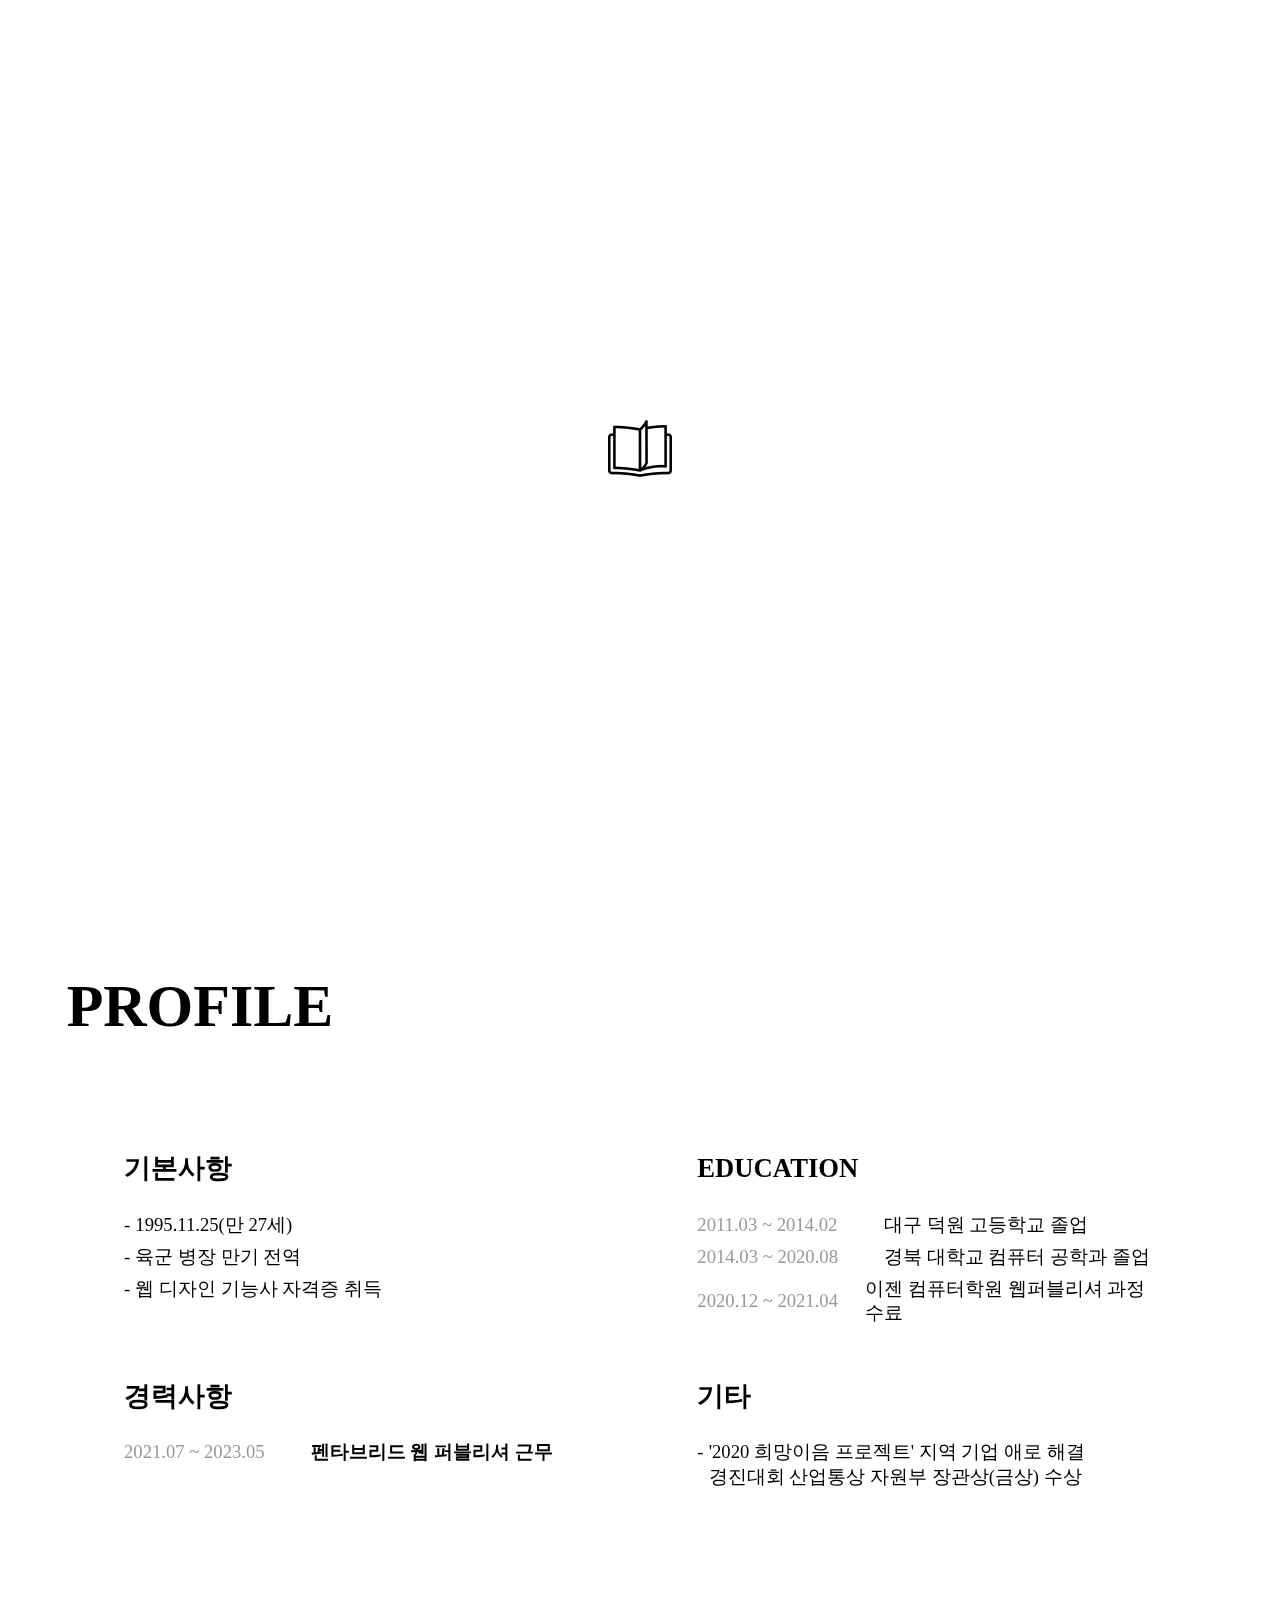
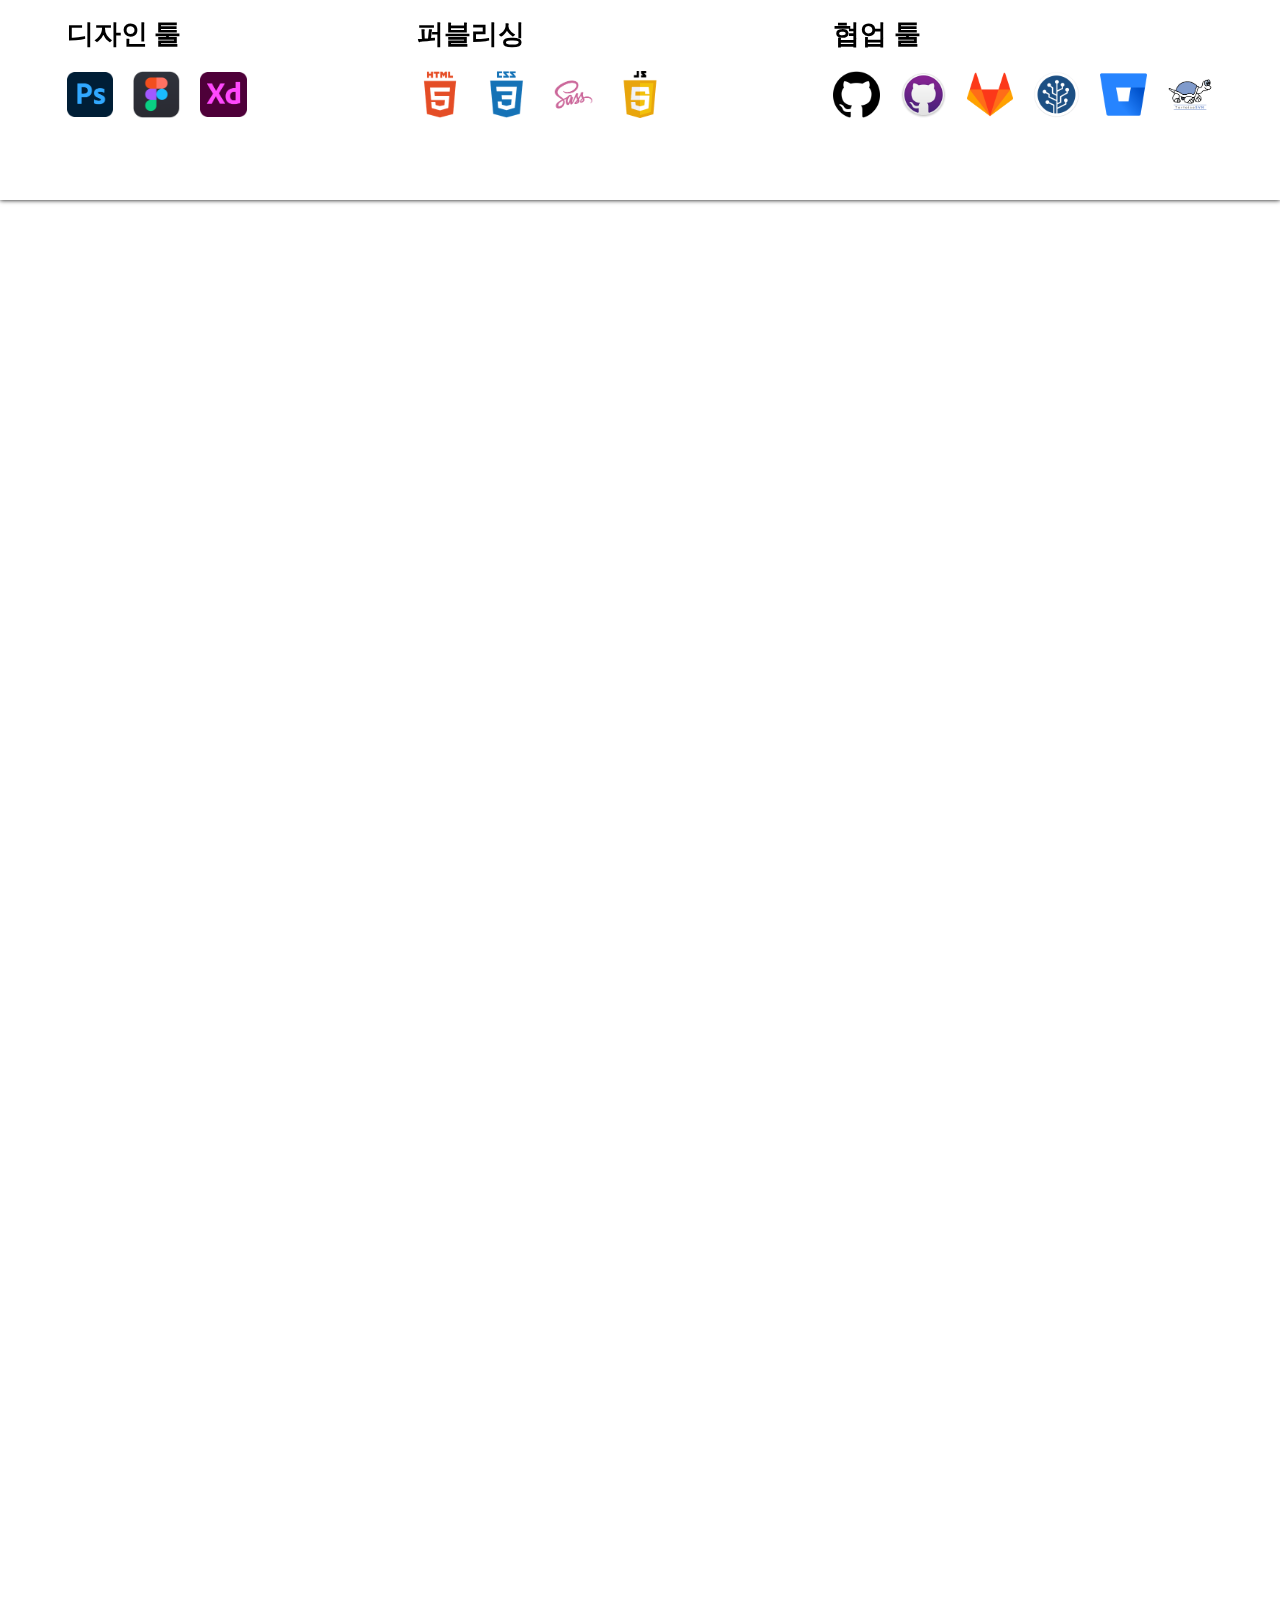
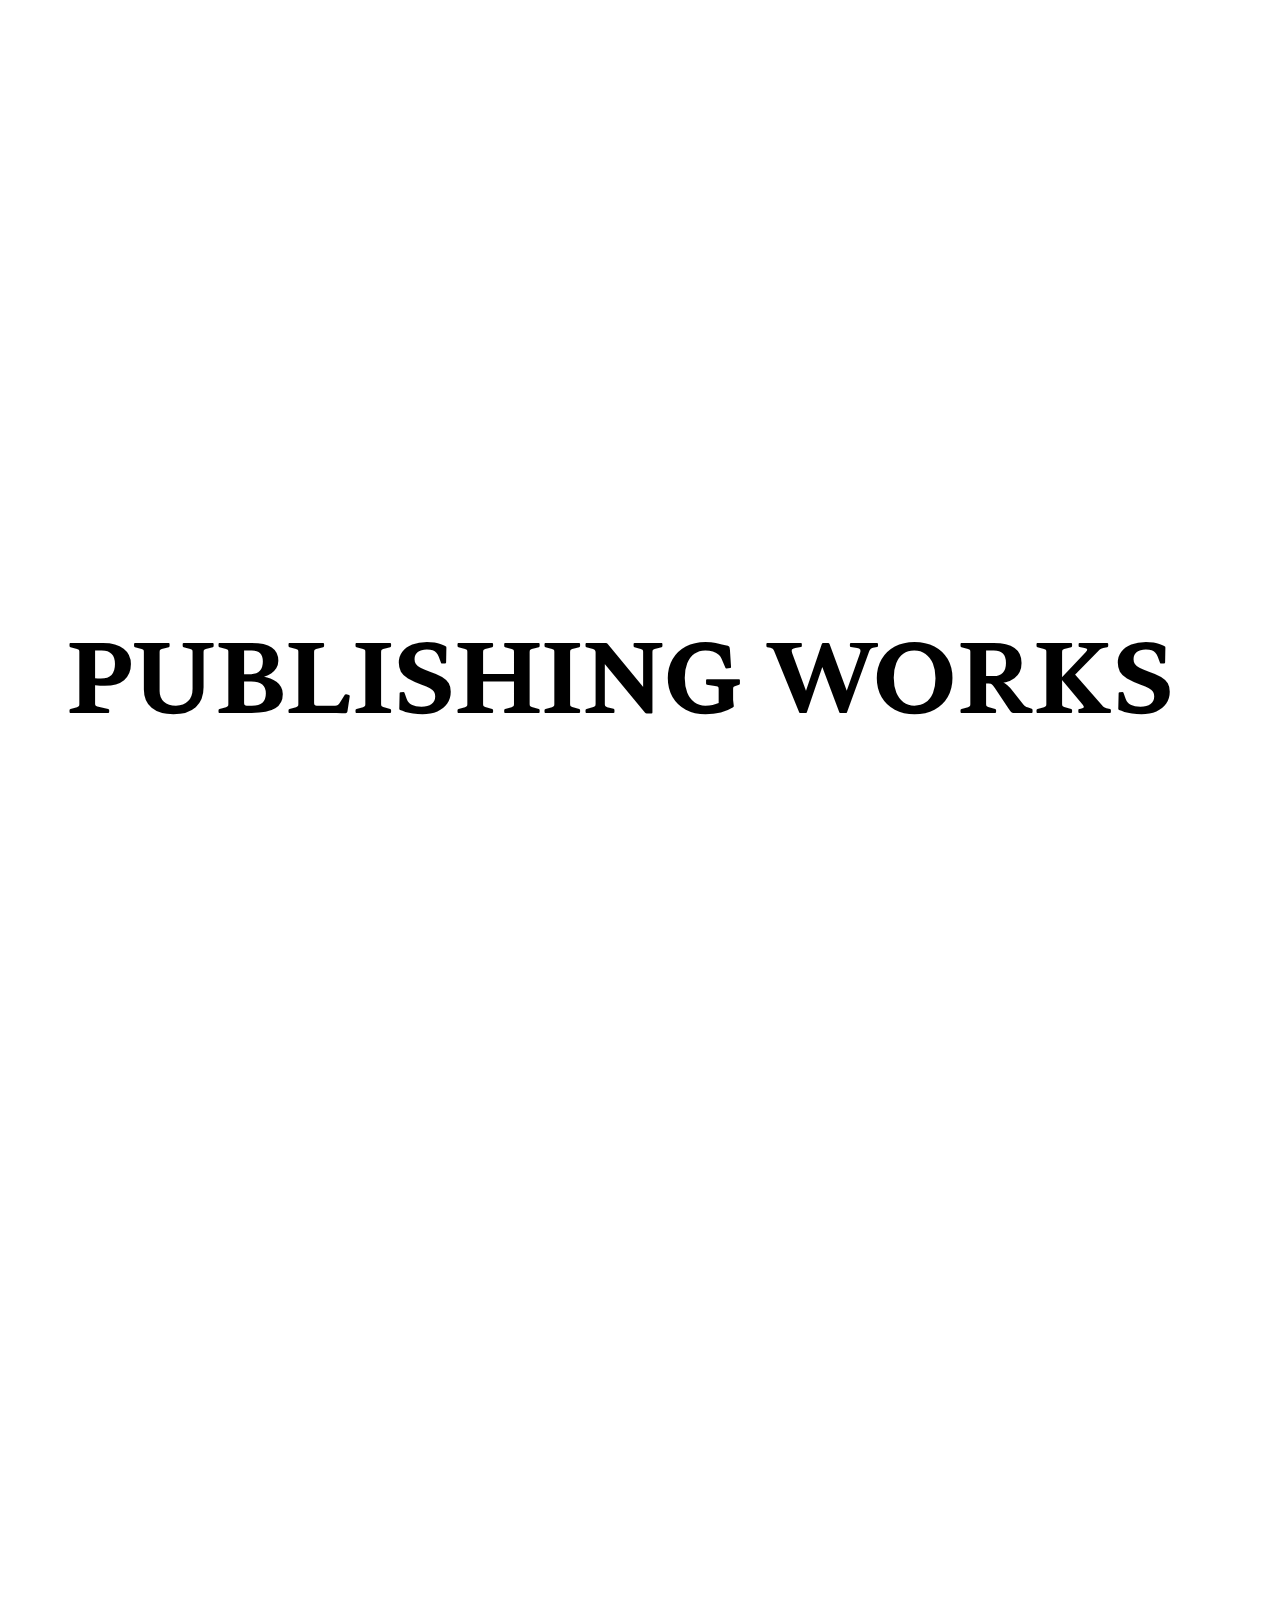
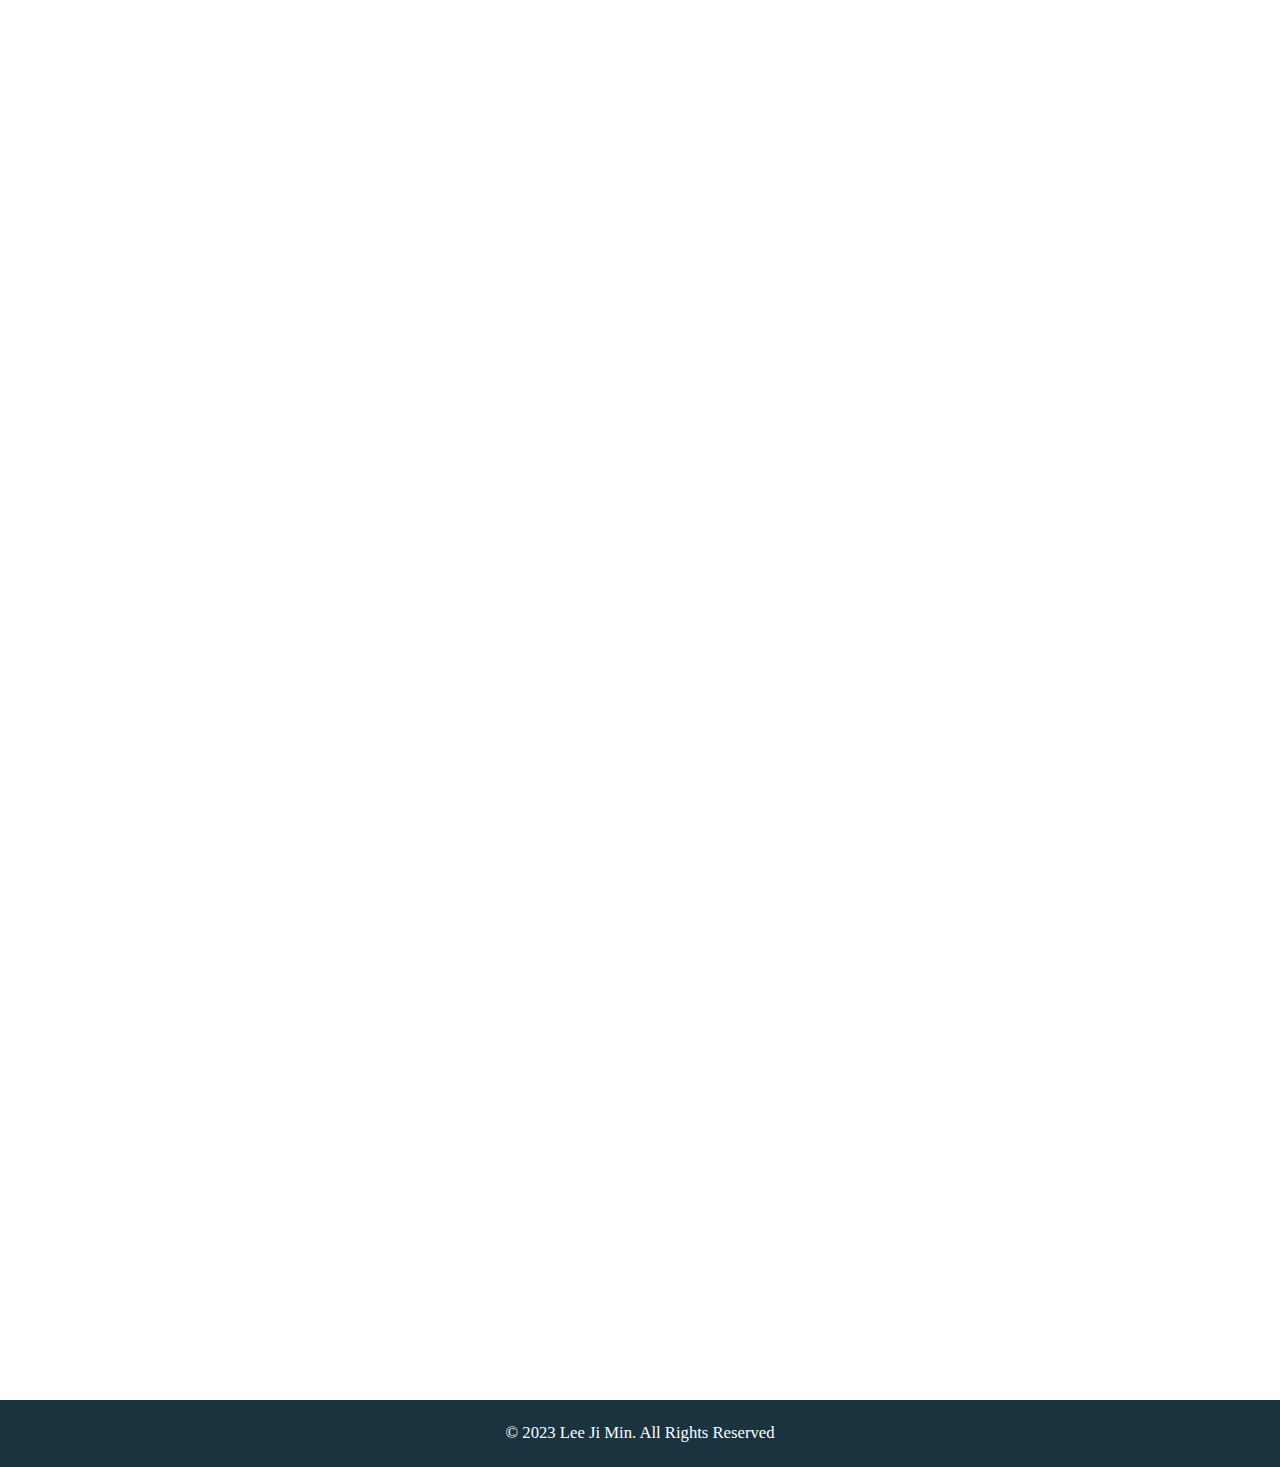
==== commit 6fefff76: "접근성 수정" ====
--- a/index.html
+++ b/index.html
@@ -28,6 +28,7 @@
     <script src="./assets/js/lib/debug.addIndicators.min.js"></script>
     <script src="./assets/js/lib/TweenMax.min.js"></script>
     <script src="./assets/js/lib/animation.gsap.js"></script>
+    <script src="./assets/js/lib/ScrollToPlugin.min.js"></script>
 
 </head>
 
@@ -56,7 +57,8 @@
                     </div>
                     <dl class="visual-info">
                         <dt>이지민</dt>
-                        <dd>항상 궁금함이 많고, 새로운 것을 배우는 것에 <br class="br-pc br-tab br-tabR">두려움이 없는 <br class="br-mo">웹 퍼블리셔 이지민입니다.</dd>
+                        <dd>항상 궁금함이 많고, 새로운 것을 배우는 것에 <br class="br-pc br-tab br-tabR">두려움이 없는 <br class="br-mo">웹 퍼블리셔
+                            이지민입니다.</dd>
                     </dl>
                 </article>
             </section>
@@ -76,9 +78,11 @@
                             <li class="profile-detail">
                                 <h3>EDUCATION</h3>
                                 <ul class="profile-list">
-                                    <li><span class="profile-date">2011.03 ~ 2014.02</span><span class="profile-txt">대구 덕원
+                                    <li><span class="profile-date">2011.03 ~ 2014.02</span><span class="profile-txt">대구
+                                            덕원
                                             고등학교 졸업</span></li>
-                                    <li><span class="profile-date">2014.03 ~ 2020.08</span><span class="profile-txt">경북 대학교
+                                    <li><span class="profile-date">2014.03 ~ 2020.08</span><span class="profile-txt">경북
+                                            대학교
                                             컴퓨터 공학과 졸업</span></li>
                                     <li><span class="profile-date">2020.12 ~ 2021.04</span><span class="profile-txt">이젠
                                             컴퓨터학원 웹퍼블리셔 과정 수료</span></li>
@@ -100,7 +104,7 @@
                                 </ul>
                             </li>
                         </ul>
-    
+
                         <div class="profile-skill" id="profile-skill">
                             <div class="skill-wrap">
                                 <h3>디자인 툴</h3>
@@ -117,10 +121,10 @@
                                     <li><img src="./assets/images/icon_css.png" alt="css"></li>
                                     <li><img src="./assets/images/icon_sass.png" alt="sass"></li>
                                     <li><img src="./assets/images/icon_js.png" alt="js"></li>
-    
+
                                 </ul>
                             </div>
-    
+
                             <div class="skill-wrap">
                                 <h3>협업 툴</h3>
                                 <ul class="icon_wrap">
@@ -148,84 +152,110 @@
                         <h2 class="letter">PUBLISHING WORKS</h2>
                     </article>
                     <article class="portfolio-contents">
-                        <ul class="portfolio-btn-wrap">
-                            <li class="portfolio-btn on"><input type="radio" id="portfolio-radio1" name="portfolio-radio"
-                                    value="all" checked><label for="portfolio-radio1">전체</label></li>
-                            <li class="portfolio-btn"><input type="radio" id="portfolio-radio2" name="portfolio-radio"
-                                    value="year-second"><label for="portfolio-radio2">2023</label></li>
-                            <li class="portfolio-btn"><input type="radio" id="portfolio-radio3" name="portfolio-radio"
-                                    value="year-first"><label for="portfolio-radio3">2022</label></li>
+                        <ul class="portfolio-btn-wrap" role="tablist">
+                            <li role="none"><button type="button" class="portfolio-btn" role="tab" aria-controls="portfolio-list-wrap" aria-selected="true" data-type="all">전체</button></li>
+                            <li role="none"><button type="button" class="portfolio-btn" role="tab" aria-controls="portfolio-list-wrap" aria-selected="false" data-type="year2023">2023</button></li>
+                            <li role="none"><button type="button" class="portfolio-btn" role="tab" aria-controls="portfolio-list-wrap" aria-selected="false" data-type="year2022">2022</button></li>
                         </ul>
-                        <ul class="portfolio-list-wrap">
-                            <li class="portfolio-list-item year-first" data-src="ecorbit">
-                                <figure>
-                                    <img src="./assets/images/portfolio_ecorbit.png" alt="ecorbit">
-                                    
-                                </figure>
-                                <span class="list-item-figc">에코비트 구축</span>
-                            </li>
-                            <li class="portfolio-list-item year-second year-first" data-src="ehyundai">
-                                <figure>
-                                    <img src="./assets/images/portfolio_ehyundai.png" alt="ehyundai">
-                                    
-                                </figure>
-                                <span class="list-item-figc">현대백화점 E현대 운영 업무</span>
-                            </li>
-                            <li class="portfolio-list-item year-second year-first" data-src="group">
-                                <figure>
-                                    <img src="./assets/images/portfolio_group.png" alt="group">
-                                    
-                                </figure>
-                                <span class="list-item-figc">현대백화점 그룹사 페이지 운영 업무</span>
-                            </li>
-                            <li class="portfolio-list-item year-second year-first" data-src="moka">
-                                <figure>
-                                    <img src="./assets/images/portfolio_moka.png" alt="moka">
-                                    
-                                </figure>
-                                <span class="list-item-figc">현대백화점 어린이책 미술관 운영 업무</span>
-                            </li>
-                            <li class="portfolio-list-item year-second" data-src="moka_renewal">
-                                <figure>
-                                    <img src="./assets/images/portfolio_moka_renewal.png" alt="moka_renewal">
-                                    
-                                </figure>
-                                <span class="list-item-figc">현대백화점 어린이책 미술관 영문 페이지 리뉴얼</span>
-                            </li>
-                            <li class="portfolio-list-item year-second year-first" data-src="seoul">
-                                <figure>
-                                    <img src="./assets/images/portfolio_seoul.png" alt="seoul">
-                                    
-                                </figure>
-                                <span class="list-item-figc">더현대 서울 운영 업무</span>
-                            </li>
-                            <li class="portfolio-list-item year-second" data-src="daegu">
-                                <figure>
-                                    <img src="./assets/images/portfolio_daegu.png" alt="daegu">
-                                    
-                                </figure>
-                                <span class="list-item-figc">더현대 대구 운영 업무</span>
-                            </li>
-                            <li class="portfolio-list-item year-second year-first" data-src="sc">
-                                <figure>
-                                    <img src="./assets/images/portfolio_sc.png" alt="sc">
-                                    
-                                </figure>
-                                <span class="list-item-figc">현대백화점 사회복지재단 페이지 운영 업무</span>
-                            </li>
-                            <li class="portfolio-list-item year-first" data-src="kgc">
-                                <figure>
-                                    <img src="./assets/images/portfolio_kgc.png" alt="kgc">
-                                    
-                                </figure>
-                                <span class="list-item-figc">kgc 인삼공사 페이지 운영 업무</span>
-                            </li>
-                            <li class="portfolio-list-item year-first" data-src="healthcare">
-                                <figure>
-                                    <img src="./assets/images/portfolio_healthcare.png" alt="healthcare">
-                                    
-                                </figure>
-                                <span class="list-item-figc">삼성 헬스케어 운영 업무</span>
+                        <ul class="portfolio-list-wrap" role="tabpanel">
+                            <li class="portfolio-list-item year2022">
+                                <a href="#ecorbit" class="layer-open" aria-haspopup="true" aria-controls="ecorbit"
+                                    return false;>
+                                    <span class="list-item-img">
+                                        <img src="./assets/images/portfolio_ecorbit.png" alt="ecorbit 페이지 이미지">
+
+                                    </span>
+                                    <span class="list-item-figc">에코비트 구축</span>
+                                </a>
+                            </li>
+                            <li class="portfolio-list-item year2023 year2022">
+                                <a href="#ehyundai" class="layer-open" aria-haspopup="true" aria-controls="ehyundai"
+                                    return false;>
+                                    <span class="list-item-img">
+                                        <img src="./assets/images/portfolio_ehyundai.png" alt="ehyundai 페이지 이미지">
+
+                                    </span>
+                                    <span class="list-item-figc">현대백화점 E현대 운영 업무</span>
+                                </a>
+                            </li>
+                            <li class="portfolio-list-item year2023 year2022">
+                                <a href="#group" class="layer-open" aria-haspopup="true" aria-controls="group" return
+                                    false;>
+                                    <span class="list-item-img">
+                                        <img src="./assets/images/portfolio_group.png" alt="group 페이지 이미지">
+
+                                    </span>
+                                    <span class="list-item-figc">현대백화점 그룹사 페이지 운영 업무</span>
+                                </a>
+                            </li>
+                            <li class="portfolio-list-item year2023 year2022">
+                                <a href="#moka" class="layer-open" aria-haspopup="true" aria-controls="moka" return
+                                    false;>
+                                    <span class="list-item-img">
+                                        <img src="./assets/images/portfolio_moka.png" alt="moka 페이지 이미지">
+
+                                    </span>
+                                    <span class="list-item-figc">현대백화점 어린이책 미술관 운영 업무</span>
+                                </a>
+                            </li>
+                            <li class="portfolio-list-item year2023">
+                                <a href="#moka_renewal" class="layer-open" aria-haspopup="true"
+                                    aria-controls="moka_renewal" return false;>
+                                    <span class="list-item-img">
+                                        <img src="./assets/images/portfolio_moka_renewal.png"
+                                            alt="moka_renewal 페이지 이미지">
+
+                                    </span>
+                                    <span class="list-item-figc">현대백화점 어린이책 미술관 영문 페이지 리뉴얼</span>
+                                </a>
+                            </li>
+                            <li class="portfolio-list-item year2023 year2022">
+                                <a href="#seoul" class="layer-open" aria-haspopup="true" aria-controls="seoul" return
+                                    false;>
+                                    <span class="list-item-img">
+                                        <img src="./assets/images/portfolio_seoul.png" alt="seoul 페이지 이미지">
+                                    </span>
+                                    <span class="list-item-figc">더현대 서울 운영 업무</span>
+                                </a>
+                            </li>
+                            <li class="portfolio-list-item year2023">
+                                <a href="#daegu" class="layer-open" aria-haspopup="true" aria-controls="daegu" return
+                                    false;>
+                                    <span class="list-item-img">
+                                        <img src="./assets/images/portfolio_daegu.png" alt="daegu 페이지 이미지">
+
+                                    </span>
+                                    <span class="list-item-figc">더현대 대구 운영 업무</span>
+                                </a>
+                            </li>
+                            <li class="portfolio-list-item year2023 year2022">
+                                <a href="#sc" class="layer-open" aria-haspopup="true" aria-controls="sc" return false;>
+                                    <span class="list-item-img">
+                                        <img src="./assets/images/portfolio_sc.png" alt="sc 페이지 이미지">
+
+                                    </span>
+                                    <span class="list-item-figc">현대백화점 사회복지재단 페이지 운영 업무</span>
+                                </a>
+                            </li>
+                            <li class="portfolio-list-item year2022">
+                                <a href="#kgc" class="layer-open" aria-haspopup="true" aria-controls="kgc" return
+                                    false;>
+                                    <span class="list-item-img">
+                                        <img src="./assets/images/portfolio_kgc.png" alt="kgc 페이지 이미지">
+
+                                    </span>
+                                    <span class="list-item-figc">KGC 인삼공사 페이지 운영 업무</span>
+                                </a>
+                            </li>
+                            <li class="portfolio-list-item year2022">
+                                <a href="#healthcare" class="layer-open" aria-haspopup="true" aria-controls="healthcare"
+                                    return false;>
+                                    <span class="list-item-img">
+                                        <img src="./assets/images/portfolio_healthcare.png" alt="healthcare 페이지 이미지">
+
+                                    </span>
+                                    <span class="list-item-figc">삼성 헬스케어 운영 업무</span>
+                                </a>
                             </li>
                         </ul>
                     </article>
@@ -248,12 +278,12 @@
     <div class="layer-wrap">
         <div class="layer-dimd"></div>
 
-        <div class="layer-contents" data-layer="ecorbit">
-            <button class="layer-close"><i class="fas fa-times"></i></button>
-            <h3 class="layer-header">에코비트 구축</h3>
-            <figure class="layer-img">
-                <img src="./assets/images/portfolio_ecorbit.png" alt="ecorbit">
-            </figure>
+        <div class="layer-contents" id="ecorbit" aria-modal="true" aria-labelledby="ecorbit-header">
+            <button type="button" class="layer-close" ><span class="blind">팝업 닫기</span><i class="fas fa-times"></i></button>
+            <h3 class="layer-header" id="ecorbit-header">에코비트 구축</h3>
+            <span class="layer-img">
+                <img src="./assets/images/portfolio_ecorbit.png" alt="ecorbit 페이지 이미지">
+            </span>
             <dl>
                 <dt>작업기간</dt>
                 <dd>2022.04 ~ 2022.05</dd>
@@ -280,15 +310,15 @@
             </dl>
             <p class="layer-txt">실무에서의 첫 구축 프로젝트였습니다.<br>투자 정보, 미디어 센터 페이지를 맡아서 제작하였습니다. 스크립트를 통해 scroll 인터랙션 / 유튜브 섬네일
                 불러오기 / data 속성을 통한 iframe 불러오기 / 더 보기 버튼 기능을 구현하였습니다.</p>
-            <a class="layer-link btn" href="http://www.ecorbit.com" target="_blank">사이트 바로가기</a>
-        </div>
-
-        <div class="layer-contents" data-layer="ehyundai">
-            <button class="layer-close"><i class="fas fa-times"></i></button>
-            <h3 class="layer-header">현대백화점 E현대 운영 업무</h3>
-            <figure class="layer-img">
-                <img src="./assets/images/portfolio_ehyundai.png" alt="ehyundai">
-            </figure>
+            <a class="layer-link btn" href="http://www.ecorbit.com" target="_blank" title="새창 열기">사이트 바로가기</a>
+        </div>
+
+        <div class="layer-contents" id="ehyundai" aria-modal="true" aria-labelledby="ehyundai-header">
+            <button type="button" class="layer-close" ><span class="blind">팝업 닫기</span><i class="fas fa-times"></i></button>
+            <h3 class="layer-header" id="ehyundai-header">현대백화점 E현대 운영 업무</h3>
+            <span class="layer-img">
+                <img src="./assets/images/portfolio_ehyundai.png" alt="ehyundai 페이지 이미지">
+            </span>
             <dl>
                 <dt>작업기간</dt>
                 <dd>2021.07 ~ 2023.05</dd>
@@ -329,15 +359,16 @@
                 페이지
                 제작 등이 있습니다.<br>운영 도중, 타사에서 리뉴얼을 하게 되어 전체 페이지가 변함으로, 업무 스타일이 변하는 이슈가 있었으나, 타사와의 소통을 통해 금방 적응할 수 있었습니다.
             </p>
-            <a class="layer-link btn" href="https://www.ehyundai.com/newPortal/index.do" target="_blank">사이트 바로가기</a>
-        </div>
-
-        <div class="layer-contents" data-layer="group">
-            <button class="layer-close"><i class="fas fa-times"></i></button>
-            <h3 class="layer-header">현대백화점 그룹사 페이지 운영 업무</h3>
-            <figure class="layer-img">
-                <img src="./assets/images/portfolio_group.png" alt="group">
-            </figure>
+            <a class="layer-link btn" href="https://www.ehyundai.com/newPortal/index.do" target="_blank"
+                title="새창 열기">사이트 바로가기</a>
+        </div>
+
+        <div class="layer-contents" id="group" aria-modal="true" aria-labelledby="group-header">
+            <button type="button" class="layer-close" ><span class="blind">팝업 닫기</span><i class="fas fa-times"></i></button>
+            <h3 class="layer-header" id="group-header">현대백화점 그룹사 페이지 운영 업무</h3>
+            <span class="layer-img">
+                <img src="./assets/images/portfolio_group.png" alt="group 페이지 이미지">
+            </span>
             <dl>
                 <dt>작업기간</dt>
                 <dd>2021.07 ~ 2023.05</dd>
@@ -373,16 +404,17 @@
                 페이지 특성에 맞게 코드 작성 스타일 바꾸기, JSP 해석이 필요하여 JSP 독학을 통한 JSP 소스 해석 등이 있습니다.<br>웹 접근성 심사에서 열심히 노력하여 100점으로 인증
                 마크를
                 취득하는 쾌거를 이룰 수 있었습니다.<br>주로 하였던 업무는 jsp 페이지 수정, 신규 페이지 제작 등이 있습니다.</p>
-            <a class="layer-link btn" href="https://www.ehyundai.com/newPortal/group/MAIN.do" target="_blank">사이트
+            <a class="layer-link btn" href="https://www.ehyundai.com/newPortal/group/MAIN.do" target="_blank"
+                title="새창 열기">사이트
                 바로가기</a>
         </div>
 
-        <div class="layer-contents" data-layer="moka">
-            <button class="layer-close"><i class="fas fa-times"></i></button>
-            <h3 class="layer-header">현대백화점 어린이책 미술관 운영 업무</h3>
-            <figure class="layer-img">
-                <img src="./assets/images/portfolio_moka.png" alt="moka">
-            </figure>
+        <div class="layer-contents" id="moka" aria-modal="true" aria-labelledby="moka-header">
+            <button type="button" class="layer-close" ><span class="blind">팝업 닫기</span><i class="fas fa-times"></i></button>
+            <h3 class="layer-header" id="moka-header">현대백화점 어린이책 미술관 운영 업무</h3>
+            <span class="layer-img">
+                <img src="./assets/images/portfolio_moka.png" alt="moka 페이지 이미지">
+            </span>
             <dl>
                 <dt>작업기간</dt>
                 <dd>2021.07 ~ 2023.05</dd>
@@ -421,15 +453,17 @@
                 수정, 이벤트 및 공지 게시물 제작, 팝업 제작, E-메일링, 신규 페이지
                 제작 등이 있습니다.<br>해당 페이지는 겉보기와는 다르게 개발 소스의 차이로 인해,
                 언어별로 작업 스타일이 달랐지만, 소스 분석을 통해 금방 적응할 수 있었습니다.</p>
-            <a class="layer-link btn" href="https://www.hmoka.org/main/index.do" target="_blank">사이트 바로가기</a>
-        </div>
-
-        <div class="layer-contents" data-layer="moka_renewal">
-            <button class="layer-close"><i class="fas fa-times"></i></button>
-            <h3 class="layer-header">현대백화점 어린이책 미술관 영문 페이지 리뉴얼</h3>
-            <figure class="layer-img">
-                <img src="./assets/images/portfolio_moka_renewal.png" alt="moka_renewal">
-            </figure>
+            <a class="layer-link btn" href="https://www.hmoka.org/main/index.do" target="_blank" title="새창 열기">사이트
+                바로가기</a>
+        </div>
+
+        <div class="layer-contents" id="moka_renewal" aria-modal="true"
+            aria-labelledby="layer-header">
+            <button type="button" class="layer-close" ><span class="blind">팝업 닫기</span><i class="fas fa-times"></i></button>
+            <h3 class="layer-header" id="moka_renewal-header">현대백화점 어린이책 미술관 영문 페이지 리뉴얼</h3>
+            <span class="layer-img">
+                <img src="./assets/images/portfolio_moka_renewal.png" alt="moka_renewal 페이지 이미지">
+            </span>
             <dl>
                 <dt>작업기간</dt>
                 <dd>2023.02 ~ 2023.03</dd>
@@ -462,15 +496,16 @@
             <p class="layer-txt">다른 운영 업무를 하며, 작업하였던 리뉴얼 업무였습니다. 큰 이슈는 없었지만, 최대한 국문 페이지와 이질감이 들지 않는 소스로 작성하려고
                 노력하였고,<br>리뉴얼 작업 중, JSP 해석 능력이 필요했던 것과, 개발 업무라고 생각했던 모바일 페이지에서의 이전 게시물, 다음 게시물 버튼 기능 구현을 제가 구현하였던 이슈가
                 있었습니다.</p>
-            <a class="layer-link btn" href="https://www.hmoka.org/main/index.do" target="_blank">사이트 바로가기</a>
-        </div>
-
-        <div class="layer-contents" data-layer="seoul">
-            <button class="layer-close"><i class="fas fa-times"></i></button>
-            <h3 class="layer-header">더현대 서울 운영 업무</h3>
-            <figure class="layer-img">
-                <img src="./assets/images/portfolio_seoul.png" alt="seoul">
-            </figure>
+            <a class="layer-link btn" href="https://www.hmoka.org/main/index.do" target="_blank" title="새창 열기">사이트
+                바로가기</a>
+        </div>
+
+        <div class="layer-contents" id="seoul" aria-modal="true" aria-labelledby="layer-header">
+            <button type="button" class="layer-close" ><span class="blind">팝업 닫기</span><i class="fas fa-times"></i></button>
+            <h3 class="layer-header" id="seoul-header">더현대 서울 운영 업무</h3>
+            <span class="layer-img">
+                <img src="./assets/images/portfolio_seoul.png" alt="seoul 페이지 이미지">
+            </span>
             <dl>
                 <dt>작업기간</dt>
                 <dd>2021.07 ~ 2023.05</dd>
@@ -503,15 +538,15 @@
 
             <p class="layer-txt">주로 팝업 게시 업무와 페이지 수정 업무가 있었지만, 인터랙션 중간에 나오는 svg 수정, 인터랙션 수정, 1주년 메인 비주얼 제작 등의 이슈가
                 있었습니다.<br>해당 이슈들로, scrollMagic, GSAP, svg에 대한 이해도를 높일 수 있었습니다.<br>해당 페이지는 5월 이후, 폐쇄되어 방문하실 수 없습니다.</p>
-            <a class="layer-link btn disable" href="javascript:void(0);">사이트 바로가기</a>
-        </div>
-
-        <div class="layer-contents" data-layer="daegu">
-            <button class="layer-close"><i class="fas fa-times"></i></button>
-            <h3 class="layer-header">더현대 대구 운영 업무</h3>
-            <figure class="layer-img">
-                <img src="./assets/images/portfolio_daegu.png" alt="daegu">
-            </figure>
+            <a class="layer-link btn disable" href="javascript:void(0);" title="사이트 폐쇄로 이동 불가">사이트 바로가기</a>
+        </div>
+
+        <div class="layer-contents" id="daegu" aria-modal="true" aria-labelledby="layer-header">
+            <button type="button" class="layer-close" ><span class="blind">팝업 닫기</span><i class="fas fa-times"></i></button>
+            <h3 class="layer-header" id="daegu-header">더현대 대구 운영 업무</h3>
+            <span class="layer-img">
+                <img src="./assets/images/portfolio_daegu.png" alt="daegu 페이지 이미지">
+            </span>
             <dl>
                 <dt>작업기간</dt>
                 <dd>2023.01 ~ 2023.05</dd>
@@ -543,15 +578,15 @@
             </dl>
 
             <p class="layer-txt">주로 팝업 게시 업무와 페이지 수정 업무였습니다.<br>해당 페이지는 5월 이후, 폐쇄되어 방문하실 수 없습니다.</p>
-            <a class="layer-link btn disable" href="javascript:void(0);">사이트 바로가기</a>
-        </div>
-
-        <div class="layer-contents" data-layer="sc">
-            <button class="layer-close"><i class="fas fa-times"></i></button>
-            <h3 class="layer-header">현대백화점 사회복지재단 페이지 운영 업무</h3>
-            <figure class="layer-img">
-                <img src="./assets/images/portfolio_sc.png" alt="sc">
-            </figure>
+            <a class="layer-link btn disable" href="javascript:void(0);" title="사이트 폐쇄로 이동 불가">사이트 바로가기</a>
+        </div>
+
+        <div class="layer-contents" id="sc" aria-modal="true" aria-labelledby="layer-header">
+            <button type="button" class="layer-close" ><span class="blind">팝업 닫기</span><i class="fas fa-times"></i></button>
+            <h3 class="layer-header" id="sc-header">현대백화점 사회복지재단 페이지 운영 업무</h3>
+            <span class="layer-img">
+                <img src="./assets/images/portfolio_sc.png" alt="sc 페이지 이미지">
+            </span>
             <dl>
                 <dt>작업기간</dt>
                 <dd>2021.07 ~ 2023.05</dd>
@@ -589,16 +624,17 @@
                 페이지 특성에 맞게 코드 작성 스타일 바꾸기, JSP 해석이 필요하여 JSP 독학을 통한 JSP 소스 해석 등이 있습니다.<br>웹 접근성 심사에서 열심히 노력하여 100점으로 인증
                 마크를
                 취득하는 쾌거를 이룰 수 있었습니다.<br>주로 하였던 업무는 jsp 페이지 수정, 신규 페이지 제작 등이 있습니다.</p>
-            <a class="layer-link btn" href="http://www.ehyundai.com/newPortal/sc/main/main.do" target="_blank">사이트
+            <a class="layer-link btn" href="http://www.ehyundai.com/newPortal/sc/main/main.do" target="_blank"
+                title="새창 열기">사이트
                 바로가기</a>
         </div>
 
-        <div class="layer-contents" data-layer="kgc">
-            <button class="layer-close"><i class="fas fa-times"></i></button>
-            <h3 class="layer-header">kgc 인삼공사 페이지 운영 업무</h3>
-            <figure class="layer-img">
-                <img src="./assets/images/portfolio_kgc.png" alt="kgc">
-            </figure>
+        <div class="layer-contents" id="kgc" aria-modal="true" aria-labelledby="layer-header">
+            <button type="button" class="layer-close" ><span class="blind">팝업 닫기</span><i class="fas fa-times"></i></button>
+            <h3 class="layer-header" id="kgc-header">KGC 인삼공사 페이지 운영 업무</h3>
+            <span class="layer-img">
+                <img src="./assets/images/portfolio_kgc.png" alt="kgc 페이지 이미지">
+            </span>
             <dl>
                 <dt>작업기간</dt>
                 <dd>2022.01 ~ 2022.05</dd>
@@ -624,16 +660,16 @@
                 <dd>국문 / 영문 / 중문</dd>
             </dl>
             <p class="layer-txt">긴 시간 동안 맡은 운영 업무는 아니었지만, 해당 업무를 통해 Spring을 경험해 볼 수 있었습니다.</p>
-            <a class="layer-link btn" href="https://www.kgc.co.kr/index.do" target="_blank">사이트
+            <a class="layer-link btn" href="https://www.kgc.co.kr/index.do" target="_blank" title="새창 열기">사이트
                 바로가기</a>
         </div>
 
-        <div class="layer-contents" data-layer="healthcare">
-            <button class="layer-close"><i class="fas fa-times"></i></button>
-            <h3 class="layer-header">삼성 헬스케어 운영 업무</h3>
-            <figure class="layer-img">
-                <img src="./assets/images/portfolio_healthcare.png" alt="healthcare">
-            </figure>
+        <div class="layer-contents" id="healthcare" aria-modal="true" aria-labelledby="healthcare-header">
+            <button type="button" class="layer-close" ><span class="blind">팝업 닫기</span><i class="fas fa-times"></i></button>
+            <h3 class="layer-header" id="healthcare-header">삼성 헬스케어 운영 업무</h3>
+            <span class="layer-img">
+                <img src="./assets/images/portfolio_healthcare.png" alt="healthcare 페이지 이미지">
+            </span>
             <dl>
                 <dt>작업기간</dt>
                 <dd>2021.07 ~ 2022.12</dd>
@@ -661,12 +697,12 @@
             <p class="layer-txt">처음으로 맡아본 운영 업무였습니다. 해당 업무를 통해 Json을 경험해 볼 수 있었고, 다국어 페이지 운영을 해볼 수 있었습니다.<br>
                 주 업무는 JSP 페이지 수정, 신규 페이지 제작, 메인 페이지 제작, IE 접속 차단 등 이슈 대응이 있었습니다.
             </p>
-            <a class="layer-link btn" href="https://samsunghealthcare.com/kr" target="_blank">사이트
+            <a class="layer-link btn" href="https://samsunghealthcare.com/kr" target="_blank" title="새창 열기">사이트
                 바로가기</a>
         </div>
     </div>
     <div class="preload">
-        
+
     </div>
 
 
--- a/assets/css/common.css
+++ b/assets/css/common.css
@@ -12,53 +12,53 @@
 * Browsers: last 4 version
 */
 @font-face {
+  font-family: "NotoSansKR";
   font-weight: 100;
+  src: local("NotoSansKR"), url("../font/NotoSansKR-Thin.otf") format("opentype");
+}
+@font-face {
   font-family: "NotoSansKR";
-  src: local("NotoSansKR"), url("../font/NotoSansKR-Thin.otf") format("opentype");
-}
-@font-face {
   font-weight: 300;
+  src: local("NotoSansKR"), url("../font/NotoSansKR-Light.otf") format("opentype");
+}
+@font-face {
   font-family: "NotoSansKR";
-  src: local("NotoSansKR"), url("../font/NotoSansKR-Light.otf") format("opentype");
-}
-@font-face {
   font-weight: 400;
+  src: local("NotoSansKR"), url("../font/NotoSansKR-Regular.otf") format("opentype");
+}
+@font-face {
   font-family: "NotoSansKR";
-  src: local("NotoSansKR"), url("../font/NotoSansKR-Regular.otf") format("opentype");
-}
-@font-face {
   font-weight: 700;
-  font-family: "NotoSansKR";
   src: local("NotoSansKR"), url("../font/NotoSansKR-Bold.otf") format("opentype");
 }
 @font-face {
+  font-family: "NotoSansKR-Black";
   font-weight: 900;
-  font-family: "NotoSansKR-Black";
   src: local("NotoSansKR-Black"), url("../font/NotoSansKR-Black.otf") format("opentype");
 }
 @font-face {
+  font-family: "Hahmlet";
   font-weight: 100;
+  src: local("Hahmlet"), url("../font/Hahmlet-Thin.ttf") format("truetype");
+}
+@font-face {
   font-family: "Hahmlet";
-  src: local("Hahmlet"), url("../font/Hahmlet-Thin.ttf") format("truetype");
-}
-@font-face {
   font-weight: 300;
+  src: local("Hahmlet"), url("../font/Hahmlet-Light.ttf") format("truetype");
+}
+@font-face {
   font-family: "Hahmlet";
-  src: local("Hahmlet"), url("../font/Hahmlet-Light.ttf") format("truetype");
-}
-@font-face {
   font-weight: 400;
+  src: local("Hahmlet"), url("../font/Hahmlet-Regular.ttf") format("truetype");
+}
+@font-face {
   font-family: "Hahmlet";
-  src: local("Hahmlet"), url("../font/Hahmlet-Regular.ttf") format("truetype");
-}
-@font-face {
   font-weight: 700;
+  src: local("Hahmlet"), url("../font/Hahmlet-Bold.ttf") format("truetype");
+}
+@font-face {
   font-family: "Hahmlet";
-  src: local("Hahmlet"), url("../font/Hahmlet-Bold.ttf") format("truetype");
-}
-@font-face {
   font-weight: 900;
-  font-family: "Hahmlet";
   src: local("Hahmlet"), url("../font/Hahmlet-Black.ttf") format("truetype");
 }
 /* layout 정의 [S] */
@@ -158,184 +158,78 @@
 }
 
 .flex-row-cen-cen {
-  display: -webkit-box;
-  display: -ms-flexbox;
-  display: flex;
-  -webkit-box-orient: horizontal;
-  -webkit-box-direction: normal;
-  -ms-flex-direction: row;
-  flex-direction: row;
-  -webkit-box-pack: center;
-  -ms-flex-pack: center;
+  display: flex;
   justify-content: center;
-  -webkit-box-align: center;
-  -ms-flex-align: center;
   align-items: center;
 }
 .flex-row-cen-str {
-  display: -webkit-box;
-  display: -ms-flexbox;
-  display: flex;
-  -webkit-box-orient: horizontal;
-  -webkit-box-direction: normal;
-  -ms-flex-direction: row;
-  flex-direction: row;
-  -webkit-box-pack: center;
-  -ms-flex-pack: center;
+  display: flex;
   justify-content: center;
-  -webkit-box-align: start;
-  -ms-flex-align: start;
   align-items: flex-start;
 }
 .flex-row-bet-cen {
-  display: -webkit-box;
-  display: -ms-flexbox;
-  display: flex;
-  -webkit-box-orient: horizontal;
-  -webkit-box-direction: normal;
-  -ms-flex-direction: row;
-  flex-direction: row;
-  -webkit-box-pack: justify;
-  -ms-flex-pack: justify;
+  display: flex;
   justify-content: space-between;
-  -webkit-box-align: center;
-  -ms-flex-align: center;
   align-items: center;
 }
 .flex-row-bet-str {
-  display: -webkit-box;
-  display: -ms-flexbox;
-  display: flex;
-  -webkit-box-orient: horizontal;
-  -webkit-box-direction: normal;
-  -ms-flex-direction: row;
-  flex-direction: row;
-  -webkit-box-pack: justify;
-  -ms-flex-pack: justify;
+  display: flex;
   justify-content: space-between;
-  -webkit-box-align: start;
-  -ms-flex-align: start;
   align-items: flex-start;
 }
 .flex-row-str-cen {
-  display: -webkit-box;
-  display: -ms-flexbox;
-  display: flex;
-  -webkit-box-orient: horizontal;
-  -webkit-box-direction: normal;
-  -ms-flex-direction: row;
-  flex-direction: row;
-  -webkit-box-pack: start;
-  -ms-flex-pack: start;
-  justify-content: flex-start;
-  -webkit-box-align: center;
-  -ms-flex-align: center;
+  display: flex;
   align-items: center;
 }
 .flex-row-str-str {
-  display: -webkit-box;
-  display: -ms-flexbox;
-  display: flex;
-  -webkit-box-orient: horizontal;
-  -webkit-box-direction: normal;
-  -ms-flex-direction: row;
-  flex-direction: row;
-  -webkit-box-pack: start;
-  -ms-flex-pack: start;
-  justify-content: flex-start;
-  -webkit-box-align: start;
-  -ms-flex-align: start;
+  display: flex;
   align-items: flex-start;
 }
 .flex-col-cen-cen {
-  display: -webkit-box;
-  display: -ms-flexbox;
-  display: flex;
-  -webkit-box-orient: vertical;
-  -webkit-box-direction: normal;
-  -ms-flex-direction: column;
+  display: flex;
   flex-direction: column;
-  -webkit-box-pack: center;
-  -ms-flex-pack: center;
   justify-content: center;
-  -webkit-box-align: center;
-  -ms-flex-align: center;
   align-items: center;
 }
 .flex-col-cen-str {
-  display: -webkit-box;
-  display: -ms-flexbox;
-  display: flex;
-  -webkit-box-orient: vertical;
-  -webkit-box-direction: normal;
-  -ms-flex-direction: column;
+  display: flex;
   flex-direction: column;
-  -webkit-box-pack: center;
-  -ms-flex-pack: center;
   justify-content: center;
-  -webkit-box-align: start;
-  -ms-flex-align: start;
   align-items: flex-start;
 }
 .flex-col-bet-cen {
-  display: -webkit-box;
-  display: -ms-flexbox;
-  display: flex;
-  -webkit-box-orient: vertical;
-  -webkit-box-direction: normal;
-  -ms-flex-direction: column;
+  display: flex;
   flex-direction: column;
-  -webkit-box-pack: justify;
-  -ms-flex-pack: justify;
   justify-content: space-between;
-  -webkit-box-align: center;
-  -ms-flex-align: center;
   align-items: center;
 }
 .flex-col-bet-str {
-  display: -webkit-box;
-  display: -ms-flexbox;
-  display: flex;
-  -webkit-box-orient: vertical;
-  -webkit-box-direction: normal;
-  -ms-flex-direction: column;
+  display: flex;
   flex-direction: column;
-  -webkit-box-pack: justify;
-  -ms-flex-pack: justify;
   justify-content: space-between;
-  -webkit-box-align: start;
-  -ms-flex-align: start;
   align-items: flex-start;
 }
 .flex-col-str-cen {
-  display: -webkit-box;
-  display: -ms-flexbox;
-  display: flex;
-  -webkit-box-orient: vertical;
-  -webkit-box-direction: normal;
-  -ms-flex-direction: column;
+  display: flex;
   flex-direction: column;
-  -webkit-box-pack: start;
-  -ms-flex-pack: start;
-  justify-content: flex-start;
-  -webkit-box-align: center;
-  -ms-flex-align: center;
   align-items: center;
 }
 .flex-col-str-str {
-  display: -webkit-box;
-  display: -ms-flexbox;
-  display: flex;
-  -webkit-box-orient: vertical;
-  -webkit-box-direction: normal;
-  -ms-flex-direction: column;
+  display: flex;
   flex-direction: column;
-  -webkit-box-pack: start;
-  -ms-flex-pack: start;
-  justify-content: flex-start;
-  -webkit-box-align: start;
-  -ms-flex-align: start;
   align-items: flex-start;
+}
+
+.blind {
+  overflow: hidden;
+  position: absolute;
+  width: 1px;
+  height: 1px;
+  margin: -1px;
+  padding: 0;
+  border: 0;
+  white-space: nowrap;
+  clip: rect(0, 0, 0, 0);
 }
 
 .dot-list li {
@@ -357,20 +251,20 @@
   position: absolute;
   top: 0;
   left: 0;
-  font-size: 1.8rem;
   line-height: 1.3;
   content: "-";
+  font-size: 1.8rem;
 }
 @media (orientation: portrait) and (min-width: 768px) and (max-width: 1024px) {
   .dot-list li::before {
+    line-height: 1.4;
     font-size: 4.5rem;
+  }
+}
+@media (orientation: portrait) and (max-width: 767px) {
+  .dot-list li::before {
     line-height: 1.4;
-  }
-}
-@media (orientation: portrait) and (max-width: 767px) {
-  .dot-list li::before {
     font-size: 12rem;
-    line-height: 1.4;
   }
 }
 @media (orientation: landscape) and (min-width: 1025px) and (max-width: 1280px) {
@@ -408,25 +302,15 @@
 
 /* header 정의 [S] */
 .header-wrap {
-  display: -webkit-box;
-  display: -ms-flexbox;
-  display: flex;
-  -webkit-box-orient: horizontal;
-  -webkit-box-direction: normal;
-  -ms-flex-direction: row;
-  flex-direction: row;
-  -webkit-box-pack: justify;
-  -ms-flex-pack: justify;
+  display: flex;
   justify-content: space-between;
-  -webkit-box-align: center;
-  -ms-flex-align: center;
   align-items: center;
   position: fixed;
   top: 0;
   left: 0;
+  z-index: 2;
   width: 100%;
   padding: 2rem 2rem;
-  z-index: 2;
   -webkit-backdrop-filter: blur(10px);
   backdrop-filter: blur(10px);
   -webkit-transition: 0.2s;
@@ -454,18 +338,8 @@
   height: 100%;
 }
 .header-wrap > .header-list {
-  display: -webkit-box;
-  display: -ms-flexbox;
-  display: flex;
-  -webkit-box-orient: horizontal;
-  -webkit-box-direction: normal;
-  -ms-flex-direction: row;
-  flex-direction: row;
-  -webkit-box-pack: justify;
-  -ms-flex-pack: justify;
+  display: flex;
   justify-content: space-between;
-  -webkit-box-align: center;
-  -ms-flex-align: center;
   align-items: center;
 }
 .header-wrap > .header-list > li {
@@ -473,10 +347,10 @@
   margin-left: 2rem;
 }
 .header-wrap > .header-list > li > a {
+  font-weight: 700;
+  color: #1A343F;
+  line-height: 1;
   font-size: 1.6rem;
-  font-weight: 700;
-  line-height: 1;
-  color: #1A343F;
   position: relative;
   mix-blend-mode: luminosity;
 }
@@ -485,14 +359,14 @@
   position: absolute;
   top: -3rem;
   left: 50%;
-  background: #ff7d7d;
-  content: "";
-  animation: jump 1s infinite;
-  -webkit-animation: jump 1s infinite;
-  border-radius: 100%;
   -webkit-transform: translateX(-50%);
   -ms-transform: translateX(-50%);
   transform: translateX(-50%);
+  border-radius: 100%;
+  background: #ff7d7d;
+  animation: jump 1s infinite;
+  -webkit-animation: jump 1s infinite;
+  content: "";
   -webkit-transform-origin: center;
   -ms-transform-origin: center;
   transform-origin: center;
@@ -503,18 +377,20 @@
 /* header 정의 [E] */
 /* section 정의 [S] */
 .section {
+  overflow: hidden;
   /* @include set-color($Beige, $Black); */
   height: 100vh;
-  background-color: #fff;
-  overflow: hidden;
+  background-color: #ffffff;
   -webkit-transition: background-color 1.4s;
   -o-transition: background-color 1.4s;
   transition: background-color 1.4s;
+  scroll-behavior: smooth;
   width: 100%;
   height: calc(var(--vh, 1vh) * 100);
 }
 .section article {
   padding: 5rem 10rem;
+  scroll-behavior: smooth;
 }
 @media (orientation: portrait) and (min-width: 768px) and (max-width: 1024px) {
   .section article {
@@ -552,48 +428,48 @@
 /* button 정의 [S] */
 .btn {
   display: block;
+  min-width: 12.8rem;
   padding: 1rem;
   border: 1px solid #000000;
+  border-radius: 3rem;
+  background-color: #ffffff;
   text-align: center;
-  background-color: #ffffff;
-  border-radius: 3rem;
-  min-width: 12.8rem;
   cursor: pointer;
+  font-weight: 500;
+  color: #000000;
+  line-height: 1;
   font-size: 2rem;
-  font-weight: 500;
-  line-height: 1;
-  color: #000000;
 }
 @media (orientation: portrait) and (min-width: 768px) and (max-width: 1024px) {
   .btn {
+    min-width: 45rem;
     padding: 3rem;
+    border-radius: 6rem;
     font-size: 4.5rem;
+  }
+}
+@media (orientation: portrait) and (max-width: 767px) {
+  .btn {
     min-width: 45rem;
-    border-radius: 6rem;
-  }
-}
-@media (orientation: portrait) and (max-width: 767px) {
+    padding: 9rem;
+    border-radius: 16rem;
+    font-size: 13rem;
+  }
+}
+@media (orientation: landscape) and (min-width: 1025px) and (max-width: 1280px) {
   .btn {
-    padding: 9rem;
-    font-size: 13rem;
-    min-width: 45rem;
-    border-radius: 16rem;
-  }
-}
-@media (orientation: landscape) and (min-width: 1025px) and (max-width: 1280px) {
+    min-width: 20rem;
+    padding: 2rem;
+    border-radius: 4rem;
+    font-size: 2.5rem;
+  }
+}
+@media (orientation: landscape) and (max-width: 767px) {
   .btn {
+    min-width: 20rem;
     padding: 2rem;
+    border-radius: 4rem;
     font-size: 2.5rem;
-    min-width: 20rem;
-    border-radius: 4rem;
-  }
-}
-@media (orientation: landscape) and (max-width: 767px) {
-  .btn {
-    padding: 2rem;
-    font-size: 2.5rem;
-    min-width: 20rem;
-    border-radius: 4rem;
   }
 }
 .btn.disable {
@@ -633,13 +509,13 @@
   bottom: 2rem;
   width: 4.5rem;
   height: 4.5rem;
+  background-color: rgba(0, 0, 0, 0.6);
   color: #ffffff;
-  background-color: rgba(0, 0, 0, 0.6);
 }
 .button-top > a, .button-top > i {
   color: #ffffff;
+  line-height: 1;
   font-size: 2rem;
-  line-height: 1;
   -webkit-transition: color 0.2s;
   -o-transition: color 0.2s;
   transition: color 0.2s;
@@ -651,92 +527,92 @@
 /* button 정의 [E] */
 /* font 정의 [S] */
 h1 {
+  font-weight: 700;
+  color: #000000;
+  line-height: 1;
   font-size: 7rem;
+}
+h2 {
   font-weight: 700;
-  line-height: 1;
   color: #000000;
-}
-h2 {
+  line-height: 1.3;
   font-size: 6rem;
+}
+@media (orientation: portrait) and (min-width: 768px) and (max-width: 1024px) {
+  h2 {
+    font-weight: 700;
+    color: #000000;
+    line-height: 1.3;
+    font-size: 12rem;
+  }
+}
+@media (orientation: portrait) and (max-width: 767px) {
+  h2 {
+    font-weight: 700;
+    color: #000000;
+    line-height: 1;
+    font-size: 33rem;
+  }
+}
+@media (orientation: landscape) and (min-width: 1025px) and (max-width: 1280px) {
+  h2 {
+    font-weight: 700;
+    color: #000000;
+    line-height: 1.3;
+    font-size: 9rem;
+  }
+}
+@media (orientation: landscape) and (max-width: 767px) {
+  h2 {
+    font-weight: 700;
+    color: #000000;
+    line-height: 1.3;
+    font-size: 9rem;
+  }
+}
+h3 {
   font-weight: 700;
+  color: #000000;
   line-height: 1.3;
+  font-size: 3rem;
+}
+@media (orientation: portrait) and (min-width: 768px) and (max-width: 1024px) {
+  h3 {
+    font-weight: 700;
+    color: #000000;
+    line-height: 1.3;
+    font-size: 6rem;
+  }
+}
+@media (orientation: portrait) and (max-width: 767px) {
+  h3 {
+    font-weight: 700;
+    color: #000000;
+    line-height: 1.3;
+    font-size: 14rem;
+  }
+}
+@media (orientation: landscape) and (min-width: 1025px) and (max-width: 1280px) {
+  h3 {
+    font-weight: 700;
+    color: #000000;
+    line-height: 1.3;
+    font-size: 4rem;
+  }
+}
+@media (orientation: landscape) and (max-width: 767px) {
+  h3 {
+    font-weight: 700;
+    color: #000000;
+    line-height: 1.3;
+    font-size: 4rem;
+  }
+}
+p, dt, dd {
+  font-weight: 500;
   color: #000000;
-}
-@media (orientation: portrait) and (min-width: 768px) and (max-width: 1024px) {
-  h2 {
-    font-size: 12rem;
-    font-weight: 700;
-    line-height: 1.3;
-    color: #000000;
-  }
-}
-@media (orientation: portrait) and (max-width: 767px) {
-  h2 {
-    font-size: 33rem;
-    font-weight: 700;
-    line-height: 1;
-    color: #000000;
-  }
-}
-@media (orientation: landscape) and (min-width: 1025px) and (max-width: 1280px) {
-  h2 {
-    font-size: 9rem;
-    font-weight: 700;
-    line-height: 1.3;
-    color: #000000;
-  }
-}
-@media (orientation: landscape) and (max-width: 767px) {
-  h2 {
-    font-size: 9rem;
-    font-weight: 700;
-    line-height: 1.3;
-    color: #000000;
-  }
-}
-h3 {
-  font-size: 3rem;
-  font-weight: 700;
-  line-height: 1.3;
-  color: #000000;
-}
-@media (orientation: portrait) and (min-width: 768px) and (max-width: 1024px) {
-  h3 {
-    font-size: 6rem;
-    font-weight: 700;
-    line-height: 1.3;
-    color: #000000;
-  }
-}
-@media (orientation: portrait) and (max-width: 767px) {
-  h3 {
-    font-size: 14rem;
-    font-weight: 700;
-    line-height: 1.3;
-    color: #000000;
-  }
-}
-@media (orientation: landscape) and (min-width: 1025px) and (max-width: 1280px) {
-  h3 {
-    font-size: 4rem;
-    font-weight: 700;
-    line-height: 1.3;
-    color: #000000;
-  }
-}
-@media (orientation: landscape) and (max-width: 767px) {
-  h3 {
-    font-size: 4rem;
-    font-weight: 700;
-    line-height: 1.3;
-    color: #000000;
-  }
-}
-p, dt, dd {
+  line-height: 1.2;
   font-size: 1.8rem;
-  font-weight: 500;
-  line-height: 1.2;
-  color: #000000;
 }
 
 /* font 정의 [E] */
--- a/assets/css/style.css
+++ b/assets/css/style.css
@@ -17,8 +17,8 @@
 * Browsers: last 4 version
 */
 body.prevent-scroll {
+  overflow: hidden;
   height: 100%;
-  overflow: hidden;
 }
 body::-webkit-scrollbar {
   width: 10px;
@@ -64,15 +64,15 @@
   position: fixed;
   top: 0;
   left: 0;
+  z-index: 9999;
   width: 100%;
   height: 100%;
   background: url("../images/common/Preloader.gif") no-repeat center center;
   background-color: #ffffff;
-  z-index: 9999;
 }
 
 .section-wrap {
-  background-color: #fff;
+  background-color: #ffffff;
   -webkit-transition: 1.4s;
   -o-transition: 1.4s;
   transition: 1.4s;
@@ -93,21 +93,12 @@
 }
 .contents section.intro .intro-visual {
   position: relative;
+  padding-top: 5rem;
   -webkit-box-sizing: border-box;
-  box-sizing: border-box;
-  padding-top: 5rem;
-  display: -webkit-box;
-  display: -ms-flexbox;
-  display: flex;
-  -webkit-box-orient: vertical;
-  -webkit-box-direction: normal;
-  -ms-flex-direction: column;
+  ox-sizing: border-box;
+  display: flex;
   flex-direction: column;
-  -webkit-box-pack: justify;
-  -ms-flex-pack: justify;
   justify-content: space-between;
-  -webkit-box-align: start;
-  -ms-flex-align: start;
   align-items: flex-start;
   width: 100%;
   height: 100%;
@@ -118,25 +109,13 @@
   }
 }
 .contents section.intro .intro-visual .visual-letter-wrap {
-  display: -webkit-box;
-  display: -ms-flexbox;
-  display: flex;
-  width: 100%;
-  -webkit-box-orient: vertical;
-  -webkit-box-direction: normal;
-  -ms-flex-direction: column;
+  width: 100%;
+  flex-wrap: wrap;
+  display: flex;
   flex-direction: column;
-  -ms-flex-wrap: wrap;
-  flex-wrap: wrap;
-  -webkit-box-align: start;
-  -ms-flex-align: start;
   align-items: flex-start;
 }
 .contents section.intro .intro-visual .visual-letter-wrap .letter {
-  font-size: 17rem;
-  font-weight: 900;
-  line-height: 1;
-  color: #000000;
   display: inline-block;
   position: relative;
   left: 50%;
@@ -149,37 +128,41 @@
   transition: left 0.6s ease, -webkit-transform 0.6s ease;
   transition: transform 0.6s ease, left 0.6s ease;
   transition: transform 0.6s ease, left 0.6s ease, -webkit-transform 0.6s ease;
+  font-weight: 900;
+  color: #000000;
+  line-height: 1;
+  font-size: 17rem;
 }
 @media (orientation: landscape) and (min-width: 1025px) and (max-width: 1280px) {
   .contents section.intro .intro-visual .visual-letter-wrap .letter {
+    font-weight: 900;
+    color: #000000;
+    line-height: 1.2;
     font-size: 19rem;
+  }
+}
+@media (orientation: landscape) and (max-width: 767px) {
+  .contents section.intro .intro-visual .visual-letter-wrap .letter {
     font-weight: 900;
+    color: #000000;
     line-height: 1.2;
-    color: #000000;
-  }
-}
-@media (orientation: landscape) and (max-width: 767px) {
+    font-size: 19rem;
+  }
+}
+@media (orientation: portrait) and (min-width: 768px) and (max-width: 1024px) {
   .contents section.intro .intro-visual .visual-letter-wrap .letter {
+    font-weight: 900;
+    color: #000000;
+    line-height: 1.5;
     font-size: 19rem;
+  }
+}
+@media (orientation: portrait) and (max-width: 767px) {
+  .contents section.intro .intro-visual .visual-letter-wrap .letter {
     font-weight: 900;
-    line-height: 1.2;
-    color: #000000;
-  }
-}
-@media (orientation: portrait) and (min-width: 768px) and (max-width: 1024px) {
-  .contents section.intro .intro-visual .visual-letter-wrap .letter {
-    font-size: 19rem;
-    font-weight: 900;
-    line-height: 1.5;
-    color: #000000;
-  }
-}
-@media (orientation: portrait) and (max-width: 767px) {
-  .contents section.intro .intro-visual .visual-letter-wrap .letter {
+    color: #000000;
+    line-height: 1.4;
     font-size: 45rem;
-    font-weight: 900;
-    line-height: 1.4;
-    color: #000000;
   }
 }
 .contents section.intro .intro-visual .visual-letter-wrap.active .letter.letter-left {
@@ -195,85 +178,85 @@
   transform: translateX(-100%);
 }
 .contents section.intro .intro-visual .visual-info > dt {
+  font-weight: 700;
+  color: #000000;
+  line-height: 1;
   font-size: 6rem;
-  font-weight: 700;
-  line-height: 1;
-  color: #000000;
 }
 @media (orientation: landscape) and (min-width: 1025px) and (max-width: 1280px) {
   .contents section.intro .intro-visual .visual-info > dt {
+    font-weight: 700;
+    color: #000000;
+    line-height: 1;
     font-size: 8rem;
+  }
+}
+@media (orientation: landscape) and (max-width: 767px) {
+  .contents section.intro .intro-visual .visual-info > dt {
     font-weight: 700;
+    color: #000000;
     line-height: 1;
-    color: #000000;
-  }
-}
-@media (orientation: landscape) and (max-width: 767px) {
+    font-size: 8rem;
+  }
+}
+@media (orientation: portrait) and (min-width: 768px) and (max-width: 1024px) {
   .contents section.intro .intro-visual .visual-info > dt {
-    font-size: 8rem;
     font-weight: 700;
+    color: #000000;
     line-height: 1;
-    color: #000000;
-  }
-}
-@media (orientation: portrait) and (min-width: 768px) and (max-width: 1024px) {
+    font-size: 12rem;
+  }
+}
+@media (orientation: portrait) and (max-width: 767px) {
   .contents section.intro .intro-visual .visual-info > dt {
-    font-size: 12rem;
     font-weight: 700;
+    color: #000000;
     line-height: 1;
-    color: #000000;
-  }
-}
-@media (orientation: portrait) and (max-width: 767px) {
-  .contents section.intro .intro-visual .visual-info > dt {
     font-size: 34rem;
-    font-weight: 700;
-    line-height: 1;
-    color: #000000;
   }
 }
 .contents section.intro .intro-visual .visual-info > dd {
-  font-size: 4rem;
-  font-weight: 500;
-  line-height: 1.2;
-  color: #000000;
   margin-top: 3rem;
   word-break: kee, pleft transform;
+  font-weight: 500;
+  color: #000000;
+  line-height: 1.2;
+  font-size: 4rem;
 }
 @media (orientation: landscape) and (min-width: 1025px) and (max-width: 1280px) {
   .contents section.intro .intro-visual .visual-info > dd {
+    margin-top: 4.5rem;
+    font-weight: 500;
+    color: #000000;
+    line-height: 1.3;
     font-size: 5rem;
+  }
+}
+@media (orientation: landscape) and (max-width: 767px) {
+  .contents section.intro .intro-visual .visual-info > dd {
+    margin-top: 4.5rem;
     font-weight: 500;
+    color: #000000;
     line-height: 1.3;
-    color: #000000;
-    margin-top: 4.5rem;
-  }
-}
-@media (orientation: landscape) and (max-width: 767px) {
+    font-size: 5rem;
+  }
+}
+@media (orientation: portrait) and (min-width: 768px) and (max-width: 1024px) {
   .contents section.intro .intro-visual .visual-info > dd {
-    font-size: 5rem;
+    margin-top: 7rem;
     font-weight: 500;
+    color: #000000;
     line-height: 1.3;
-    color: #000000;
-    margin-top: 4.5rem;
-  }
-}
-@media (orientation: portrait) and (min-width: 768px) and (max-width: 1024px) {
+    font-size: 7rem;
+  }
+}
+@media (orientation: portrait) and (max-width: 767px) {
   .contents section.intro .intro-visual .visual-info > dd {
-    font-size: 7rem;
+    margin-top: 14rem;
     font-weight: 500;
+    color: #000000;
     line-height: 1.3;
-    color: #000000;
-    margin-top: 7rem;
-  }
-}
-@media (orientation: portrait) and (max-width: 767px) {
-  .contents section.intro .intro-visual .visual-info > dd {
     font-size: 25rem;
-    font-weight: 500;
-    line-height: 1.3;
-    color: #000000;
-    margin-top: 14rem;
   }
 }
 .contents section.profile {
@@ -288,18 +271,9 @@
 .contents section.profile .profile-article .profile-wrap {
   height: calc(100% - 21.8rem);
   margin-top: 14rem;
-  display: -webkit-box;
-  display: -ms-flexbox;
-  display: flex;
-  -webkit-box-orient: vertical;
-  -webkit-box-direction: normal;
-  -ms-flex-direction: column;
+  display: flex;
   flex-direction: column;
-  -webkit-box-pack: justify;
-  -ms-flex-pack: justify;
   justify-content: space-between;
-  -webkit-box-align: start;
-  -ms-flex-align: start;
   align-items: flex-start;
 }
 @media (orientation: landscape) and (min-width: 1025px) and (max-width: 1280px) {
@@ -325,24 +299,11 @@
   }
 }
 .contents section.profile .profile-article .profile-wrap .profile-summary {
-  display: -webkit-box;
-  display: -ms-flexbox;
-  display: flex;
-  -webkit-box-orient: horizontal;
-  -webkit-box-direction: normal;
-  -ms-flex-direction: row;
-  flex-direction: row;
-  -webkit-box-pack: justify;
-  -ms-flex-pack: justify;
-  justify-content: space-between;
-  -webkit-box-align: start;
-  -ms-flex-align: start;
-  align-items: flex-start;
-  -ms-flex-pack: distribute;
-  justify-content: space-around;
-  -ms-flex-wrap: wrap;
   flex-wrap: wrap;
   row-gap: 5rem;
+  display: flex;
+  justify-content: space-around;
+  align-items: flex-start;
 }
 @media (orientation: landscape) and (min-width: 1025px) and (max-width: 1280px) {
   .contents section.profile .profile-article .profile-wrap .profile-summary {
@@ -356,40 +317,22 @@
 }
 @media (orientation: portrait) and (min-width: 768px) and (max-width: 1024px) {
   .contents section.profile .profile-article .profile-wrap .profile-summary {
-    display: -webkit-box;
-    display: -ms-flexbox;
-    display: flex;
-    -webkit-box-orient: vertical;
-    -webkit-box-direction: normal;
-    -ms-flex-direction: column;
-    flex-direction: column;
-    -webkit-box-pack: justify;
-    -ms-flex-pack: justify;
-    justify-content: space-between;
-    -webkit-box-align: start;
-    -ms-flex-align: start;
-    align-items: flex-start;
     width: 100%;
     row-gap: 8rem;
+    display: flex;
+    flex-direction: column;
+    justify-content: space-between;
+    align-items: flex-start;
   }
 }
 @media (orientation: portrait) and (max-width: 767px) {
   .contents section.profile .profile-article .profile-wrap .profile-summary {
-    display: -webkit-box;
-    display: -ms-flexbox;
-    display: flex;
-    -webkit-box-orient: vertical;
-    -webkit-box-direction: normal;
-    -ms-flex-direction: column;
-    flex-direction: column;
-    -webkit-box-pack: justify;
-    -ms-flex-pack: justify;
-    justify-content: space-between;
-    -webkit-box-align: start;
-    -ms-flex-align: start;
-    align-items: flex-start;
     width: 100%;
     row-gap: 15rem;
+    display: flex;
+    flex-direction: column;
+    justify-content: space-between;
+    align-items: flex-start;
   }
 }
 .contents section.profile .profile-article .profile-wrap .profile-summary .profile-detail {
@@ -424,20 +367,9 @@
   }
 }
 .contents section.profile .profile-article .profile-wrap .profile-summary .profile-detail .profile-list > li {
-  display: -webkit-box;
-  display: -ms-flexbox;
-  display: flex;
-  -webkit-box-orient: horizontal;
-  -webkit-box-direction: normal;
-  -ms-flex-direction: row;
-  flex-direction: row;
-  -webkit-box-pack: start;
-  -ms-flex-pack: start;
-  justify-content: flex-start;
-  -webkit-box-align: center;
-  -ms-flex-align: center;
+  margin-top: 2rem;
+  display: flex;
   align-items: center;
-  margin-top: 2rem;
 }
 @media (orientation: landscape) and (min-width: 1025px) and (max-width: 1280px) {
   .contents section.profile .profile-article .profile-wrap .profile-summary .profile-detail .profile-list > li {
@@ -450,156 +382,138 @@
   }
 }
 .contents section.profile .profile-article .profile-wrap .profile-summary .profile-detail .profile-list > li .profile-date {
+  width: 16rem;
+  font-weight: 300;
+  color: #989898;
+  line-height: 1.3;
   font-size: 1.8rem;
+}
+@media (orientation: landscape) and (min-width: 1025px) and (max-width: 1280px) {
+  .contents section.profile .profile-article .profile-wrap .profile-summary .profile-detail .profile-list > li .profile-date {
+    width: 28rem;
+    font-weight: 300;
+    color: #989898;
+    line-height: 1.3;
+    font-size: 2.8rem;
+  }
+}
+@media (orientation: landscape) and (max-width: 767px) {
+  .contents section.profile .profile-article .profile-wrap .profile-summary .profile-detail .profile-list > li .profile-date {
+    width: 28rem;
+    font-weight: 300;
+    color: #989898;
+    line-height: 1.3;
+    font-size: 2.8rem;
+  }
+}
+@media (orientation: portrait) and (min-width: 768px) and (max-width: 1024px) {
+  .contents section.profile .profile-article .profile-wrap .profile-summary .profile-detail .profile-list > li .profile-date {
+    width: 45rem;
+    font-weight: 300;
+    color: #989898;
+    line-height: 1.4;
+    font-size: 4.5rem;
+  }
+}
+@media (orientation: portrait) and (max-width: 767px) {
+  .contents section.profile .profile-article .profile-wrap .profile-summary .profile-detail .profile-list > li .profile-date {
+    width: 120rem;
+    font-weight: 300;
+    color: #989898;
+    line-height: 1.4;
+    font-size: 12rem;
+  }
+}
+.contents section.profile .profile-article .profile-wrap .profile-summary .profile-detail .profile-list > li .profile-txt {
+  word-break: kee, pleft transform;
   font-weight: 300;
+  color: #000000;
   line-height: 1.3;
-  color: #989898;
-  width: 16rem;
-}
-@media (orientation: landscape) and (min-width: 1025px) and (max-width: 1280px) {
-  .contents section.profile .profile-article .profile-wrap .profile-summary .profile-detail .profile-list > li .profile-date {
+  font-size: 1.8rem;
+}
+@media (orientation: landscape) and (min-width: 1025px) and (max-width: 1280px) {
+  .contents section.profile .profile-article .profile-wrap .profile-summary .profile-detail .profile-list > li .profile-txt {
+    font-weight: 300;
+    color: #000000;
+    line-height: 1.3;
     font-size: 2.8rem;
+  }
+}
+@media (orientation: landscape) and (max-width: 767px) {
+  .contents section.profile .profile-article .profile-wrap .profile-summary .profile-detail .profile-list > li .profile-txt {
     font-weight: 300;
+    color: #000000;
     line-height: 1.3;
-    color: #989898;
-    width: 28rem;
-  }
-}
-@media (orientation: landscape) and (max-width: 767px) {
-  .contents section.profile .profile-article .profile-wrap .profile-summary .profile-detail .profile-list > li .profile-date {
     font-size: 2.8rem;
+  }
+}
+@media (orientation: portrait) and (min-width: 768px) and (max-width: 1024px) {
+  .contents section.profile .profile-article .profile-wrap .profile-summary .profile-detail .profile-list > li .profile-txt {
     font-weight: 300;
+    color: #000000;
+    line-height: 1.4;
+    font-size: 4.5rem;
+  }
+}
+@media (orientation: portrait) and (max-width: 767px) {
+  .contents section.profile .profile-article .profile-wrap .profile-summary .profile-detail .profile-list > li .profile-txt {
+    font-weight: 300;
+    color: #000000;
+    line-height: 1.4;
+    font-size: 12rem;
+  }
+}
+.contents section.profile .profile-article .profile-wrap .profile-summary .profile-detail .profile-list > li.bold .profile-txt {
+  font-weight: 700;
+  color: #000000;
+  line-height: 1.3;
+  font-size: 1.8rem;
+}
+@media (orientation: landscape) and (min-width: 1025px) and (max-width: 1280px) {
+  .contents section.profile .profile-article .profile-wrap .profile-summary .profile-detail .profile-list > li.bold .profile-txt {
+    font-weight: 700;
+    color: #000000;
     line-height: 1.3;
-    color: #989898;
-    width: 28rem;
-  }
-}
-@media (orientation: portrait) and (min-width: 768px) and (max-width: 1024px) {
-  .contents section.profile .profile-article .profile-wrap .profile-summary .profile-detail .profile-list > li .profile-date {
+    font-size: 2.8rem;
+  }
+}
+@media (orientation: landscape) and (max-width: 767px) {
+  .contents section.profile .profile-article .profile-wrap .profile-summary .profile-detail .profile-list > li.bold .profile-txt {
+    font-weight: 700;
+    color: #000000;
+    line-height: 1.3;
+    font-size: 2.8rem;
+  }
+}
+@media (orientation: portrait) and (min-width: 768px) and (max-width: 1024px) {
+  .contents section.profile .profile-article .profile-wrap .profile-summary .profile-detail .profile-list > li.bold .profile-txt {
+    font-weight: 700;
+    color: #000000;
+    line-height: 1.4;
     font-size: 4.5rem;
-    font-weight: 300;
+  }
+}
+@media (orientation: portrait) and (max-width: 767px) {
+  .contents section.profile .profile-article .profile-wrap .profile-summary .profile-detail .profile-list > li.bold .profile-txt {
+    font-weight: 700;
+    color: #000000;
     line-height: 1.4;
-    color: #989898;
-    width: 45rem;
-  }
-}
-@media (orientation: portrait) and (max-width: 767px) {
-  .contents section.profile .profile-article .profile-wrap .profile-summary .profile-detail .profile-list > li .profile-date {
     font-size: 12rem;
-    font-weight: 300;
-    line-height: 1.4;
-    color: #989898;
-    width: 120rem;
-  }
-}
-.contents section.profile .profile-article .profile-wrap .profile-summary .profile-detail .profile-list > li .profile-txt {
-  font-size: 1.8rem;
-  font-weight: 300;
-  line-height: 1.3;
-  color: #000000;
-  word-break: kee, pleft transform;
-}
-@media (orientation: landscape) and (min-width: 1025px) and (max-width: 1280px) {
-  .contents section.profile .profile-article .profile-wrap .profile-summary .profile-detail .profile-list > li .profile-txt {
-    font-size: 2.8rem;
-    font-weight: 300;
-    line-height: 1.3;
-    color: #000000;
-  }
-}
-@media (orientation: landscape) and (max-width: 767px) {
-  .contents section.profile .profile-article .profile-wrap .profile-summary .profile-detail .profile-list > li .profile-txt {
-    font-size: 2.8rem;
-    font-weight: 300;
-    line-height: 1.3;
-    color: #000000;
-  }
-}
-@media (orientation: portrait) and (min-width: 768px) and (max-width: 1024px) {
-  .contents section.profile .profile-article .profile-wrap .profile-summary .profile-detail .profile-list > li .profile-txt {
-    font-size: 4.5rem;
-    font-weight: 300;
-    line-height: 1.4;
-    color: #000000;
-  }
-}
-@media (orientation: portrait) and (max-width: 767px) {
-  .contents section.profile .profile-article .profile-wrap .profile-summary .profile-detail .profile-list > li .profile-txt {
-    font-size: 12rem;
-    font-weight: 300;
-    line-height: 1.4;
-    color: #000000;
-  }
-}
-.contents section.profile .profile-article .profile-wrap .profile-summary .profile-detail .profile-list > li.bold .profile-txt {
-  font-size: 1.8rem;
-  font-weight: 700;
-  line-height: 1.3;
-  color: #000000;
-}
-@media (orientation: landscape) and (min-width: 1025px) and (max-width: 1280px) {
-  .contents section.profile .profile-article .profile-wrap .profile-summary .profile-detail .profile-list > li.bold .profile-txt {
-    font-size: 2.8rem;
-    font-weight: 700;
-    line-height: 1.3;
-    color: #000000;
-  }
-}
-@media (orientation: landscape) and (max-width: 767px) {
-  .contents section.profile .profile-article .profile-wrap .profile-summary .profile-detail .profile-list > li.bold .profile-txt {
-    font-size: 2.8rem;
-    font-weight: 700;
-    line-height: 1.3;
-    color: #000000;
-  }
-}
-@media (orientation: portrait) and (min-width: 768px) and (max-width: 1024px) {
-  .contents section.profile .profile-article .profile-wrap .profile-summary .profile-detail .profile-list > li.bold .profile-txt {
-    font-size: 4.5rem;
-    font-weight: 700;
-    line-height: 1.4;
-    color: #000000;
-  }
-}
-@media (orientation: portrait) and (max-width: 767px) {
-  .contents section.profile .profile-article .profile-wrap .profile-summary .profile-detail .profile-list > li.bold .profile-txt {
-    font-size: 12rem;
-    font-weight: 700;
-    line-height: 1.4;
-    color: #000000;
   }
 }
 .contents section.profile .profile-article .profile-wrap .profile-skill {
   width: 100%;
-  display: -webkit-box;
-  display: -ms-flexbox;
-  display: flex;
-  -webkit-box-orient: horizontal;
-  -webkit-box-direction: normal;
-  -ms-flex-direction: row;
-  flex-direction: row;
-  -webkit-box-pack: justify;
-  -ms-flex-pack: justify;
+  display: flex;
   justify-content: space-between;
-  -webkit-box-align: center;
-  -ms-flex-align: center;
   align-items: center;
 }
 @media (orientation: portrait) and (max-width: 767px) {
   .contents section.profile .profile-article .profile-wrap .profile-skill {
-    display: -webkit-box;
-    display: -ms-flexbox;
+    row-gap: 8rem;
     display: flex;
-    -webkit-box-orient: vertical;
-    -webkit-box-direction: normal;
-    -ms-flex-direction: column;
     flex-direction: column;
-    -ms-flex-pack: distribute;
     justify-content: space-around;
-    -webkit-box-align: start;
-    -ms-flex-align: start;
     align-items: flex-start;
-    row-gap: 8rem;
   }
 }
 @media (orientation: portrait) and (max-width: 767px) {
@@ -608,28 +522,15 @@
   }
 }
 .contents section.profile .profile-article .profile-wrap .profile-skill .skill-wrap .icon_wrap {
-  display: -webkit-box;
-  display: -ms-flexbox;
-  display: flex;
-  -webkit-box-orient: horizontal;
-  -webkit-box-direction: normal;
-  -ms-flex-direction: row;
-  flex-direction: row;
-  -webkit-box-pack: start;
-  -ms-flex-pack: start;
-  justify-content: flex-start;
-  -webkit-box-align: center;
-  -ms-flex-align: center;
-  align-items: center;
   position: relative;
   margin-top: 3rem;
+  display: flex;
+  align-items: center;
 }
 @media (orientation: portrait) and (max-width: 767px) {
   .contents section.profile .profile-article .profile-wrap .profile-skill .skill-wrap .icon_wrap {
-    -webkit-column-gap: 11rem;
-    -moz-column-gap: 11rem;
+    margin-top: 8rem;
     column-gap: 11rem;
-    margin-top: 8rem;
   }
 }
 .contents section.profile .profile-article .profile-wrap .profile-skill .skill-wrap .icon_wrap li ~ li {
@@ -670,44 +571,39 @@
   }
 }
 .contents section.portfolio {
+  padding: 0;
+  scroll-behavior: smooth;
   width: auto;
   height: auto;
-  padding: 0;
 }
 .contents section.portfolio .slideContainer {
+  overflow: hidden;
   width: 200%;
   height: 100vh;
-  overflow: hidden;
   width: 200%;
   height: calc(var(--vh, 1vh) * 100);
 }
+.contents section.portfolio .slideContainer.focused {
+  transform: translate(-50%, 0%) translate3d(0px, 0px, 0px) !important;
+}
 .contents section.portfolio .slideContainer .portfolio-visual {
+  float: left;
   position: relative;
-  float: left;
   -webkit-box-sizing: border-box;
   box-sizing: border-box;
   width: 50%;
   height: 100%;
-  display: -webkit-box;
-  display: -ms-flexbox;
-  display: flex;
-  -webkit-box-orient: vertical;
-  -webkit-box-direction: normal;
-  -ms-flex-direction: column;
+  display: flex;
   flex-direction: column;
-  -webkit-box-pack: end;
-  -ms-flex-pack: end;
   justify-content: flex-end;
-  -webkit-box-align: start;
-  -ms-flex-align: start;
   align-items: flex-start;
 }
 .contents section.portfolio .slideContainer .portfolio-visual .letter {
+  font-family: "Hahmlet";
+  font-weight: 700;
+  color: #000000;
+  line-height: 1.3;
   font-size: 13rem;
-  font-weight: 700;
-  line-height: 1.3;
-  color: #000000;
-  font-family: "Hahmlet";
 }
 @media (orientation: landscape) and (min-width: 1025px) and (max-width: 1280px) {
   .contents section.portfolio .slideContainer .portfolio-visual .letter {
@@ -735,15 +631,8 @@
   min-height: calc(var(--vh, 1vh) * 100);
   width: 50%;
   height: 100%;
-  display: -webkit-box;
-  display: -ms-flexbox;
-  display: flex;
-  -webkit-box-orient: vertical;
-  -webkit-box-direction: normal;
-  -ms-flex-direction: column;
+  display: flex;
   flex-direction: column;
-  -webkit-box-align: start;
-  -ms-flex-align: start;
   align-items: flex-start;
 }
 @media (orientation: portrait) and (max-width: 767px) {
@@ -752,154 +641,121 @@
   }
 }
 .contents section.portfolio .slideContainer .portfolio-contents .portfolio-btn-wrap {
-  display: -webkit-box;
-  display: -ms-flexbox;
-  display: flex;
-  -webkit-box-orient: horizontal;
-  -webkit-box-direction: normal;
-  -ms-flex-direction: row;
-  flex-direction: row;
-  -webkit-box-pack: start;
-  -ms-flex-pack: start;
-  justify-content: flex-start;
-  -webkit-box-align: center;
-  -ms-flex-align: center;
+  column-gap: 3rem;
+  display: flex;
   align-items: center;
-  -webkit-column-gap: 3rem;
-  -moz-column-gap: 3rem;
-  column-gap: 3rem;
 }
 @media (orientation: landscape) and (min-width: 1025px) and (max-width: 1280px) {
   .contents section.portfolio .slideContainer .portfolio-contents .portfolio-btn-wrap {
-    -webkit-column-gap: 4rem;
-    -moz-column-gap: 4rem;
     column-gap: 4rem;
   }
 }
 @media (orientation: landscape) and (max-width: 767px) {
   .contents section.portfolio .slideContainer .portfolio-contents .portfolio-btn-wrap {
-    -webkit-column-gap: 4rem;
-    -moz-column-gap: 4rem;
     column-gap: 4rem;
   }
 }
 @media (orientation: portrait) and (min-width: 768px) and (max-width: 1024px) {
   .contents section.portfolio .slideContainer .portfolio-contents .portfolio-btn-wrap {
-    -webkit-column-gap: 6rem;
-    -moz-column-gap: 6rem;
     column-gap: 6rem;
   }
 }
 @media (orientation: portrait) and (max-width: 767px) {
   .contents section.portfolio .slideContainer .portfolio-contents .portfolio-btn-wrap {
-    -webkit-column-gap: 15rem;
-    -moz-column-gap: 15rem;
     column-gap: 15rem;
   }
 }
-.contents section.portfolio .slideContainer .portfolio-contents .portfolio-btn-wrap .portfolio-btn input[type=radio] ~ label {
+.contents section.portfolio .slideContainer .portfolio-contents .portfolio-btn-wrap .portfolio-btn {
   display: block;
+  min-width: 12.8rem;
   padding: 1.5rem;
+  border-radius: 3rem;
+  background-color: #ffffff;
   text-align: center;
-  background-color: #ffffff;
-  border-radius: 3rem;
-  min-width: 12.8rem;
   cursor: pointer;
+  font-weight: 500;
+  color: #000000;
+  line-height: 1;
   font-size: 2.5rem;
-  font-weight: 500;
-  line-height: 1;
-  color: #000000;
-}
-@media (orientation: landscape) and (min-width: 1025px) and (max-width: 1280px) {
-  .contents section.portfolio .slideContainer .portfolio-contents .portfolio-btn-wrap .portfolio-btn input[type=radio] ~ label {
+}
+@media (orientation: landscape) and (min-width: 1025px) and (max-width: 1280px) {
+  .contents section.portfolio .slideContainer .portfolio-contents .portfolio-btn-wrap .portfolio-btn {
+    min-width: 16rem;
     padding: 2rem;
+    border-radius: 4rem;
     font-size: 3.5rem;
+  }
+}
+@media (orientation: landscape) and (max-width: 767px) {
+  .contents section.portfolio .slideContainer .portfolio-contents .portfolio-btn-wrap .portfolio-btn {
+    min-width: 16rem;
+    padding: 2rem;
     border-radius: 4rem;
-    min-width: 16rem;
-  }
-}
-@media (orientation: landscape) and (max-width: 767px) {
-  .contents section.portfolio .slideContainer .portfolio-contents .portfolio-btn-wrap .portfolio-btn input[type=radio] ~ label {
-    padding: 2rem;
     font-size: 3.5rem;
-    border-radius: 4rem;
-    min-width: 16rem;
-  }
-}
-@media (orientation: portrait) and (min-width: 768px) and (max-width: 1024px) {
-  .contents section.portfolio .slideContainer .portfolio-contents .portfolio-btn-wrap .portfolio-btn input[type=radio] ~ label {
+  }
+}
+@media (orientation: portrait) and (min-width: 768px) and (max-width: 1024px) {
+  .contents section.portfolio .slideContainer .portfolio-contents .portfolio-btn-wrap .portfolio-btn {
+    min-width: 20rem;
     padding: 3rem;
+    border-radius: 5rem;
     font-size: 4.5rem;
-    border-radius: 5rem;
-    min-width: 20rem;
-  }
-}
-@media (orientation: portrait) and (max-width: 767px) {
-  .contents section.portfolio .slideContainer .portfolio-contents .portfolio-btn-wrap .portfolio-btn input[type=radio] ~ label {
+  }
+}
+@media (orientation: portrait) and (max-width: 767px) {
+  .contents section.portfolio .slideContainer .portfolio-contents .portfolio-btn-wrap .portfolio-btn {
+    min-width: 60rem;
     padding: 6.5rem;
+    border-radius: 15rem;
     font-size: 15.5rem;
-    border-radius: 15rem;
-    min-width: 60rem;
-  }
-}
-.contents section.portfolio .slideContainer .portfolio-contents .portfolio-btn-wrap .portfolio-btn input[type=radio]:checked ~ label {
+  }
+}
+.contents section.portfolio .slideContainer .portfolio-contents .portfolio-btn-wrap .portfolio-btn[aria-selected=true] {
+  background-color: #b3d4fc;
   color: #ffffff;
-  background-color: #b3d4fc;
 }
 .contents section.portfolio .slideContainer .portfolio-contents .portfolio-list-wrap {
+  overflow: auto;
   width: 100%;
   height: 68rem;
+  max-height: calc(100% - 15rem);
   margin-top: 6rem;
-  -ms-flex-wrap: wrap;
   flex-wrap: wrap;
   gap: 3rem;
-  max-height: calc(100% - 15rem);
-  overflow: auto;
-  display: -webkit-box;
-  display: -ms-flexbox;
-  display: flex;
-  -webkit-box-orient: horizontal;
-  -webkit-box-direction: normal;
-  -ms-flex-direction: row;
-  flex-direction: row;
-  -webkit-box-pack: start;
-  -ms-flex-pack: start;
-  justify-content: flex-start;
-  -webkit-box-align: start;
-  -ms-flex-align: start;
+  display: flex;
   align-items: flex-start;
 }
 @media (orientation: landscape) and (min-width: 1025px) and (max-width: 1280px) {
   .contents section.portfolio .slideContainer .portfolio-contents .portfolio-list-wrap {
     height: 92rem;
-    gap: 5rem;
     max-height: calc(100% - 21.5rem);
     margin-top: 10rem;
+    gap: 5rem;
   }
 }
 @media (orientation: landscape) and (max-width: 767px) {
   .contents section.portfolio .slideContainer .portfolio-contents .portfolio-list-wrap {
     height: 92rem;
-    gap: 5rem;
     max-height: calc(100% - 21.5rem);
     margin-top: 10rem;
+    gap: 5rem;
   }
 }
 @media (orientation: portrait) and (min-width: 768px) and (max-width: 1024px) {
   .contents section.portfolio .slideContainer .portfolio-contents .portfolio-list-wrap {
     height: 179.3rem;
-    gap: 10rem;
     max-height: calc(100% - 30.5rem);
     margin-top: 20rem;
+    gap: 10rem;
   }
 }
 @media (orientation: portrait) and (max-width: 767px) {
   .contents section.portfolio .slideContainer .portfolio-contents .portfolio-list-wrap {
     height: 417rem;
-    gap: 20rem;
     max-height: calc(100% - 168.5rem);
     margin-top: 40rem;
     margin-bottom: 100rem;
+    gap: 20rem;
   }
 }
 .contents section.portfolio .slideContainer .portfolio-contents .portfolio-list-wrap::-webkit-scrollbar {
@@ -939,13 +795,18 @@
     width: 100%;
   }
 }
-.contents section.portfolio .slideContainer .portfolio-contents .portfolio-list-wrap .portfolio-list-item figure {
+.contents section.portfolio .slideContainer .portfolio-contents .portfolio-list-wrap .portfolio-list-item a {
+  display: block;
+  width: 100%;
+}
+.contents section.portfolio .slideContainer .portfolio-contents .portfolio-list-wrap .portfolio-list-item .list-item-img {
+  display: block;
+  overflow: hidden;
   position: relative;
   width: 100%;
   aspect-ratio: 1920/969;
-  overflow: hidden;
-}
-.contents section.portfolio .slideContainer .portfolio-contents .portfolio-list-wrap .portfolio-list-item figure img {
+}
+.contents section.portfolio .slideContainer .portfolio-contents .portfolio-list-wrap .portfolio-list-item .list-item-img img {
   -webkit-transition: 0.25s;
   -o-transition: 0.25s;
   transition: 0.25s;
@@ -954,57 +815,47 @@
 }
 .contents section.portfolio .slideContainer .portfolio-contents .portfolio-list-wrap .portfolio-list-item:hover figure img {
   -webkit-transform: scale(1.1);
-  -ms-transform: scale(1.1);
   transform: scale(1.1);
 }
 .contents section.portfolio .slideContainer .portfolio-contents .portfolio-list-wrap .portfolio-list-item .list-item-figc {
+  display: block;
+  width: 100%;
+  margin-top: 1rem;
+  text-align: center;
+  font-weight: 700;
+  color: #ffffff;
+  line-height: 1;
   font-size: 1.7rem;
-  font-weight: 700;
-  line-height: 1;
-  color: #ffffff;
-  display: block;
-  width: 100%;
-  text-align: center;
-  margin-top: 1rem;
 }
 @media (orientation: landscape) and (min-width: 1025px) and (max-width: 1280px) {
   .contents section.portfolio .slideContainer .portfolio-contents .portfolio-list-wrap .portfolio-list-item .list-item-figc {
+    margin-top: 1.3rem;
     font-size: 2.5rem;
+  }
+}
+@media (orientation: landscape) and (max-width: 767px) {
+  .contents section.portfolio .slideContainer .portfolio-contents .portfolio-list-wrap .portfolio-list-item .list-item-figc {
     margin-top: 1.3rem;
-  }
-}
-@media (orientation: landscape) and (max-width: 767px) {
+    font-size: 2.5rem;
+  }
+}
+@media (orientation: portrait) and (min-width: 768px) and (max-width: 1024px) {
   .contents section.portfolio .slideContainer .portfolio-contents .portfolio-list-wrap .portfolio-list-item .list-item-figc {
-    font-size: 2.5rem;
-    margin-top: 1.3rem;
-  }
-}
-@media (orientation: portrait) and (min-width: 768px) and (max-width: 1024px) {
+    margin-top: 2rem;
+    font-size: 3.2rem;
+  }
+}
+@media (orientation: portrait) and (max-width: 767px) {
   .contents section.portfolio .slideContainer .portfolio-contents .portfolio-list-wrap .portfolio-list-item .list-item-figc {
-    font-size: 3.2rem;
-    margin-top: 2rem;
-  }
-}
-@media (orientation: portrait) and (max-width: 767px) {
-  .contents section.portfolio .slideContainer .portfolio-contents .portfolio-list-wrap .portfolio-list-item .list-item-figc {
+    margin-top: 7.7rem;
     font-size: 13.7rem;
-    margin-top: 7.7rem;
   }
 }
 .contents section.contact .contact-visual {
   position: relative;
-  display: -webkit-box;
-  display: -ms-flexbox;
-  display: flex;
-  -webkit-box-orient: vertical;
-  -webkit-box-direction: normal;
-  -ms-flex-direction: column;
+  display: flex;
   flex-direction: column;
-  -webkit-box-pack: center;
-  -ms-flex-pack: center;
   justify-content: center;
-  -webkit-box-align: center;
-  -ms-flex-align: center;
   align-items: center;
   width: 100%;
   height: 100%;
@@ -1013,22 +864,22 @@
   -webkit-transform: translate(0, 0) rotate(0.001deg);
   -ms-transform: translate(0, 0) rotate(0.001deg);
   transform: translate(0, 0) rotate(0.001deg);
+  -webkit-transform: translate(0, 100%);
+  -ms-transform: translate(0, 100%);
+  transform: translate(0, 100%);
   -webkit-transition: opacity 1s cubic-bezier(0.32, 0.94, 0.6, 1), -webkit-transform 1s cubic-bezier(0.15, 0.85, 0.45, 1);
   transition: opacity 1s cubic-bezier(0.32, 0.94, 0.6, 1), -webkit-transform 1s cubic-bezier(0.15, 0.85, 0.45, 1);
   -o-transition: transform 1s cubic-bezier(0.15, 0.85, 0.45, 1), opacity 1s cubic-bezier(0.32, 0.94, 0.6, 1);
   transition: transform 1s cubic-bezier(0.15, 0.85, 0.45, 1), opacity 1s cubic-bezier(0.32, 0.94, 0.6, 1);
   transition: transform 1s cubic-bezier(0.15, 0.85, 0.45, 1), opacity 1s cubic-bezier(0.32, 0.94, 0.6, 1), -webkit-transform 1s cubic-bezier(0.15, 0.85, 0.45, 1);
-  -webkit-transform: translate(0, 100%);
-  -ms-transform: translate(0, 100%);
-  transform: translate(0, 100%);
   -webkit-transition: opacity 0.7s cubic-bezier(0.19, 1, 0.22, 1), -webkit-transform 0.7s cubic-bezier(0.19, 1, 0.22, 1);
   transition: opacity 0.7s cubic-bezier(0.19, 1, 0.22, 1), -webkit-transform 0.7s cubic-bezier(0.19, 1, 0.22, 1);
   -o-transition: opacity 0.7s cubic-bezier(0.19, 1, 0.22, 1), transform 0.7s cubic-bezier(0.19, 1, 0.22, 1);
   transition: opacity 0.7s cubic-bezier(0.19, 1, 0.22, 1), transform 0.7s cubic-bezier(0.19, 1, 0.22, 1);
   transition: opacity 0.7s cubic-bezier(0.19, 1, 0.22, 1), transform 0.7s cubic-bezier(0.19, 1, 0.22, 1), -webkit-transform 0.7s cubic-bezier(0.19, 1, 0.22, 1);
   opacity: 0;
+  font-family: "Hahmlet";
   color: #ffffff;
-  font-family: "Hahmlet";
 }
 @media (orientation: landscape) and (min-width: 1025px) and (max-width: 1280px) {
   .contents section.contact .contact-visual .contact-txt {
@@ -1051,10 +902,10 @@
   }
 }
 .contents section.contact .contact-visual .contact-txt.active {
-  opacity: 1;
   -webkit-transform: translate(0, 0) rotate(0.001deg);
   -ms-transform: translate(0, 0) rotate(0.001deg);
   transform: translate(0, 0) rotate(0.001deg);
+  opacity: 1;
   -webkit-transition: opacity 1s cubic-bezier(0.32, 0.94, 0.6, 1), -webkit-transform 1s cubic-bezier(0.15, 0.85, 0.45, 1);
   transition: opacity 1s cubic-bezier(0.32, 0.94, 0.6, 1), -webkit-transform 1s cubic-bezier(0.15, 0.85, 0.45, 1);
   -o-transition: transform 1s cubic-bezier(0.15, 0.85, 0.45, 1), opacity 1s cubic-bezier(0.32, 0.94, 0.6, 1);
@@ -1062,18 +913,6 @@
   transition: transform 1s cubic-bezier(0.15, 0.85, 0.45, 1), opacity 1s cubic-bezier(0.32, 0.94, 0.6, 1), -webkit-transform 1s cubic-bezier(0.15, 0.85, 0.45, 1);
 }
 .contents section.contact .contact-visual .contact-privacy-wrap {
-  display: -webkit-box;
-  display: -ms-flexbox;
-  display: flex;
-  -webkit-box-orient: horizontal;
-  -webkit-box-direction: normal;
-  -ms-flex-direction: row;
-  flex-direction: row;
-  -ms-flex-pack: distribute;
-  justify-content: space-around;
-  -webkit-box-align: end;
-  -ms-flex-align: end;
-  align-items: flex-end;
   position: absolute;
   bottom: 5rem;
   left: 50%;
@@ -1081,6 +920,9 @@
   -webkit-transform: translateX(-50%);
   -ms-transform: translateX(-50%);
   transform: translateX(-50%);
+  display: flex;
+  justify-content: space-around;
+  align-items: flex-end;
 }
 @media (orientation: landscape) and (min-width: 1025px) and (max-width: 1280px) {
   .contents section.contact .contact-visual .contact-privacy-wrap {
@@ -1103,8 +945,8 @@
   }
 }
 .contents section.contact .contact-visual .contact-privacy-wrap h3 {
+  font-family: "Hahmlet";
   color: #ffffff;
-  font-family: "Hahmlet";
 }
 @media (orientation: portrait) and (max-width: 767px) {
   .contents section.contact .contact-visual .contact-privacy-wrap h3 {
@@ -1112,22 +954,12 @@
   }
 }
 .contents footer {
-  display: -webkit-box;
-  display: -ms-flexbox;
-  display: flex;
-  -webkit-box-orient: horizontal;
-  -webkit-box-direction: normal;
-  -ms-flex-direction: row;
-  flex-direction: row;
-  -webkit-box-pack: center;
-  -ms-flex-pack: center;
+  height: 7rem;
+  background-color: #1A343F;
+  color: #FBF6EB;
+  display: flex;
   justify-content: center;
-  -webkit-box-align: center;
-  -ms-flex-align: center;
   align-items: center;
-  height: 7rem;
-  color: #FBF6EB;
-  background-color: #1A343F;
 }
 @media (orientation: landscape) and (min-width: 1025px) and (max-width: 1280px) {
   .contents footer {
@@ -1150,11 +982,11 @@
   }
 }
 .contents footer address {
+  font-style: normal;
+  font-weight: 400;
+  color: #ffffff;
+  line-height: 1;
   font-size: 1.7rem;
-  font-weight: 400;
-  line-height: 1;
-  color: #ffffff;
-  font-style: normal;
 }
 @media (orientation: landscape) and (min-width: 1025px) and (max-width: 1280px) {
   .contents footer address {
@@ -1183,8 +1015,8 @@
   position: fixed;
   top: 0;
   left: 0;
+  z-index: 4;
   height: 100vh;
-  z-index: 4;
   width: 100vw;
   height: calc(var(--vh, 1vh) * 100);
 }
@@ -1199,20 +1031,20 @@
   display: block;
 }
 .layer-wrap .layer-contents {
-  width: 60%;
-  height: auto;
   display: none;
+  overflow: auto;
   position: absolute;
   top: 50%;
   left: 50%;
+  z-index: 5;
+  max-height: 90%;
   padding: 5rem;
-  max-height: 90%;
-  z-index: 5;
   -webkit-transform: translate(-50%, -50%);
   -ms-transform: translate(-50%, -50%);
   transform: translate(-50%, -50%);
   background-color: #ffffff;
-  overflow: auto;
+  width: 60%;
+  height: auto;
 }
 @media (orientation: landscape) and (min-width: 1025px) and (max-width: 1280px) {
   .layer-wrap .layer-contents {
@@ -1238,6 +1070,9 @@
 }
 .layer-wrap .layer-contents.active {
   display: block;
+}
+.layer-wrap .layer-contents:focus {
+  outline: none;
 }
 .layer-wrap .layer-contents::-webkit-scrollbar {
   width: 10px;
@@ -1253,9 +1088,10 @@
   transition: 0.4s;
 }
 .layer-wrap .layer-contents .layer-img {
-  width: 100%;
+  display: block;
+  width: 100%;
+  margin-top: 3rem;
   border: 1px solid #000000;
-  margin-top: 3rem;
 }
 .layer-wrap .layer-contents .layer-img img {
   width: 100%;
@@ -1308,10 +1144,10 @@
 }
 .layer-wrap .layer-contents .layer-header {
   text-align: center;
+  font-weight: 700;
+  color: #000000;
+  line-height: 1;
   font-size: 4rem;
-  font-weight: 700;
-  line-height: 1;
-  color: #000000;
 }
 @media (orientation: portrait) and (min-width: 768px) and (max-width: 1024px) {
   .layer-wrap .layer-contents .layer-header {
@@ -1320,9 +1156,9 @@
 }
 @media (orientation: portrait) and (max-width: 767px) {
   .layer-wrap .layer-contents .layer-header {
+    padding-right: 20rem;
+    padding-left: 20rem;
     font-size: 20rem;
-    padding-left: 20rem;
-    padding-right: 20rem;
   }
 }
 .layer-wrap .layer-contents .layer-link {
@@ -1354,21 +1190,9 @@
   }
 }
 .layer-wrap .layer-contents dl {
-  display: -webkit-box;
-  display: -ms-flexbox;
-  display: flex;
-  -webkit-box-orient: horizontal;
-  -webkit-box-direction: normal;
-  -ms-flex-direction: row;
-  flex-direction: row;
-  -webkit-box-pack: start;
-  -ms-flex-pack: start;
-  justify-content: flex-start;
-  -webkit-box-align: center;
-  -ms-flex-align: center;
+  flex-wrap: wrap;
+  display: flex;
   align-items: center;
-  -ms-flex-wrap: wrap;
-  flex-wrap: wrap;
 }
 .layer-wrap .layer-contents dl:first-of-type {
   margin-top: 1.5rem;
@@ -1394,122 +1218,122 @@
   }
 }
 .layer-wrap .layer-contents dl dt {
+  margin-right: 1rem;
+  font-weight: 700;
+  color: #000000;
+  line-height: 1.3;
   font-size: 1.5rem;
-  font-weight: 700;
+}
+@media (orientation: landscape) and (min-width: 1025px) and (max-width: 1280px) {
+  .layer-wrap .layer-contents dl dt {
+    margin-right: 2rem;
+    font-weight: 700;
+    color: #000000;
+    line-height: 1.5;
+    font-size: 2.3rem;
+  }
+}
+@media (orientation: landscape) and (max-width: 767px) {
+  .layer-wrap .layer-contents dl dt {
+    margin-right: 2rem;
+    font-weight: 700;
+    color: #000000;
+    line-height: 1.5;
+    font-size: 2.3rem;
+  }
+}
+@media (orientation: portrait) and (min-width: 768px) and (max-width: 1024px) {
+  .layer-wrap .layer-contents dl dt {
+    margin-right: 3rem;
+    font-weight: 700;
+    color: #000000;
+    line-height: 1.5;
+    font-size: 3rem;
+  }
+}
+@media (orientation: portrait) and (max-width: 767px) {
+  .layer-wrap .layer-contents dl dt {
+    margin-right: 10rem;
+    font-weight: 700;
+    color: #000000;
+    line-height: 1.6;
+    font-size: 11.5rem;
+  }
+}
+.layer-wrap .layer-contents dl dd {
+  font-weight: 300;
+  color: #000000;
   line-height: 1.3;
-  color: #000000;
-  margin-right: 1rem;
-}
-@media (orientation: landscape) and (min-width: 1025px) and (max-width: 1280px) {
-  .layer-wrap .layer-contents dl dt {
+  font-size: 1.5rem;
+}
+@media (orientation: landscape) and (min-width: 1025px) and (max-width: 1280px) {
+  .layer-wrap .layer-contents dl dd {
+    font-weight: 300;
+    color: #000000;
+    line-height: 1.5;
     font-size: 2.3rem;
-    font-weight: 700;
+  }
+}
+@media (orientation: landscape) and (max-width: 767px) {
+  .layer-wrap .layer-contents dl dd {
+    font-weight: 300;
+    color: #000000;
     line-height: 1.5;
-    color: #000000;
-    margin-right: 2rem;
-  }
-}
-@media (orientation: landscape) and (max-width: 767px) {
-  .layer-wrap .layer-contents dl dt {
     font-size: 2.3rem;
-    font-weight: 700;
+  }
+}
+@media (orientation: portrait) and (min-width: 768px) and (max-width: 1024px) {
+  .layer-wrap .layer-contents dl dd {
+    font-weight: 300;
+    color: #000000;
     line-height: 1.5;
-    color: #000000;
-    margin-right: 2rem;
-  }
-}
-@media (orientation: portrait) and (min-width: 768px) and (max-width: 1024px) {
-  .layer-wrap .layer-contents dl dt {
     font-size: 3rem;
-    font-weight: 700;
-    line-height: 1.5;
-    color: #000000;
-    margin-right: 3rem;
-  }
-}
-@media (orientation: portrait) and (max-width: 767px) {
-  .layer-wrap .layer-contents dl dt {
+  }
+}
+@media (orientation: portrait) and (max-width: 767px) {
+  .layer-wrap .layer-contents dl dd {
+    font-weight: 300;
+    color: #000000;
+    line-height: 1.6;
     font-size: 11.5rem;
-    font-weight: 700;
-    line-height: 1.6;
-    color: #000000;
-    margin-right: 10rem;
-  }
-}
-.layer-wrap .layer-contents dl dd {
-  font-size: 1.5rem;
-  font-weight: 300;
-  line-height: 1.3;
-  color: #000000;
-}
-@media (orientation: landscape) and (min-width: 1025px) and (max-width: 1280px) {
-  .layer-wrap .layer-contents dl dd {
-    font-size: 2.3rem;
-    font-weight: 300;
-    line-height: 1.5;
-    color: #000000;
-  }
-}
-@media (orientation: landscape) and (max-width: 767px) {
-  .layer-wrap .layer-contents dl dd {
-    font-size: 2.3rem;
-    font-weight: 300;
-    line-height: 1.5;
-    color: #000000;
-  }
-}
-@media (orientation: portrait) and (min-width: 768px) and (max-width: 1024px) {
-  .layer-wrap .layer-contents dl dd {
-    font-size: 3rem;
-    font-weight: 300;
-    line-height: 1.5;
-    color: #000000;
-  }
-}
-@media (orientation: portrait) and (max-width: 767px) {
-  .layer-wrap .layer-contents dl dd {
-    font-size: 11.5rem;
-    font-weight: 300;
-    line-height: 1.6;
-    color: #000000;
   }
 }
 .layer-wrap .layer-contents .layer-txt {
   margin-top: 3rem;
-  word-break: kee, pleft transform;
+  word-break: keep-all;
 }
 @media (orientation: landscape) and (min-width: 1025px) and (max-width: 1280px) {
   .layer-wrap .layer-contents .layer-txt {
+    font-weight: 500;
+    color: #000000;
+    line-height: 1.3;
     font-size: 2.5rem;
+  }
+}
+@media (orientation: landscape) and (max-width: 767px) {
+  .layer-wrap .layer-contents .layer-txt {
     font-weight: 500;
+    color: #000000;
     line-height: 1.3;
-    color: #000000;
-  }
-}
-@media (orientation: landscape) and (max-width: 767px) {
-  .layer-wrap .layer-contents .layer-txt {
     font-size: 2.5rem;
-    font-weight: 500;
-    line-height: 1.3;
-    color: #000000;
   }
 }
 @media (orientation: portrait) and (min-width: 768px) and (max-width: 1024px) {
   .layer-wrap .layer-contents .layer-txt {
     margin-top: 4rem;
+    font-weight: 500;
+    color: #000000;
+    line-height: 1.3;
     font-size: 3.5rem;
-    font-weight: 500;
-    line-height: 1.3;
-    color: #000000;
   }
 }
 @media (orientation: portrait) and (max-width: 767px) {
   .layer-wrap .layer-contents .layer-txt {
     margin-top: 24rem;
+    font-weight: 500;
+    color: #000000;
+    line-height: 1.3;
     font-size: 14rem;
-    font-weight: 500;
-    line-height: 1.3;
-    color: #000000;
   }
 }
 
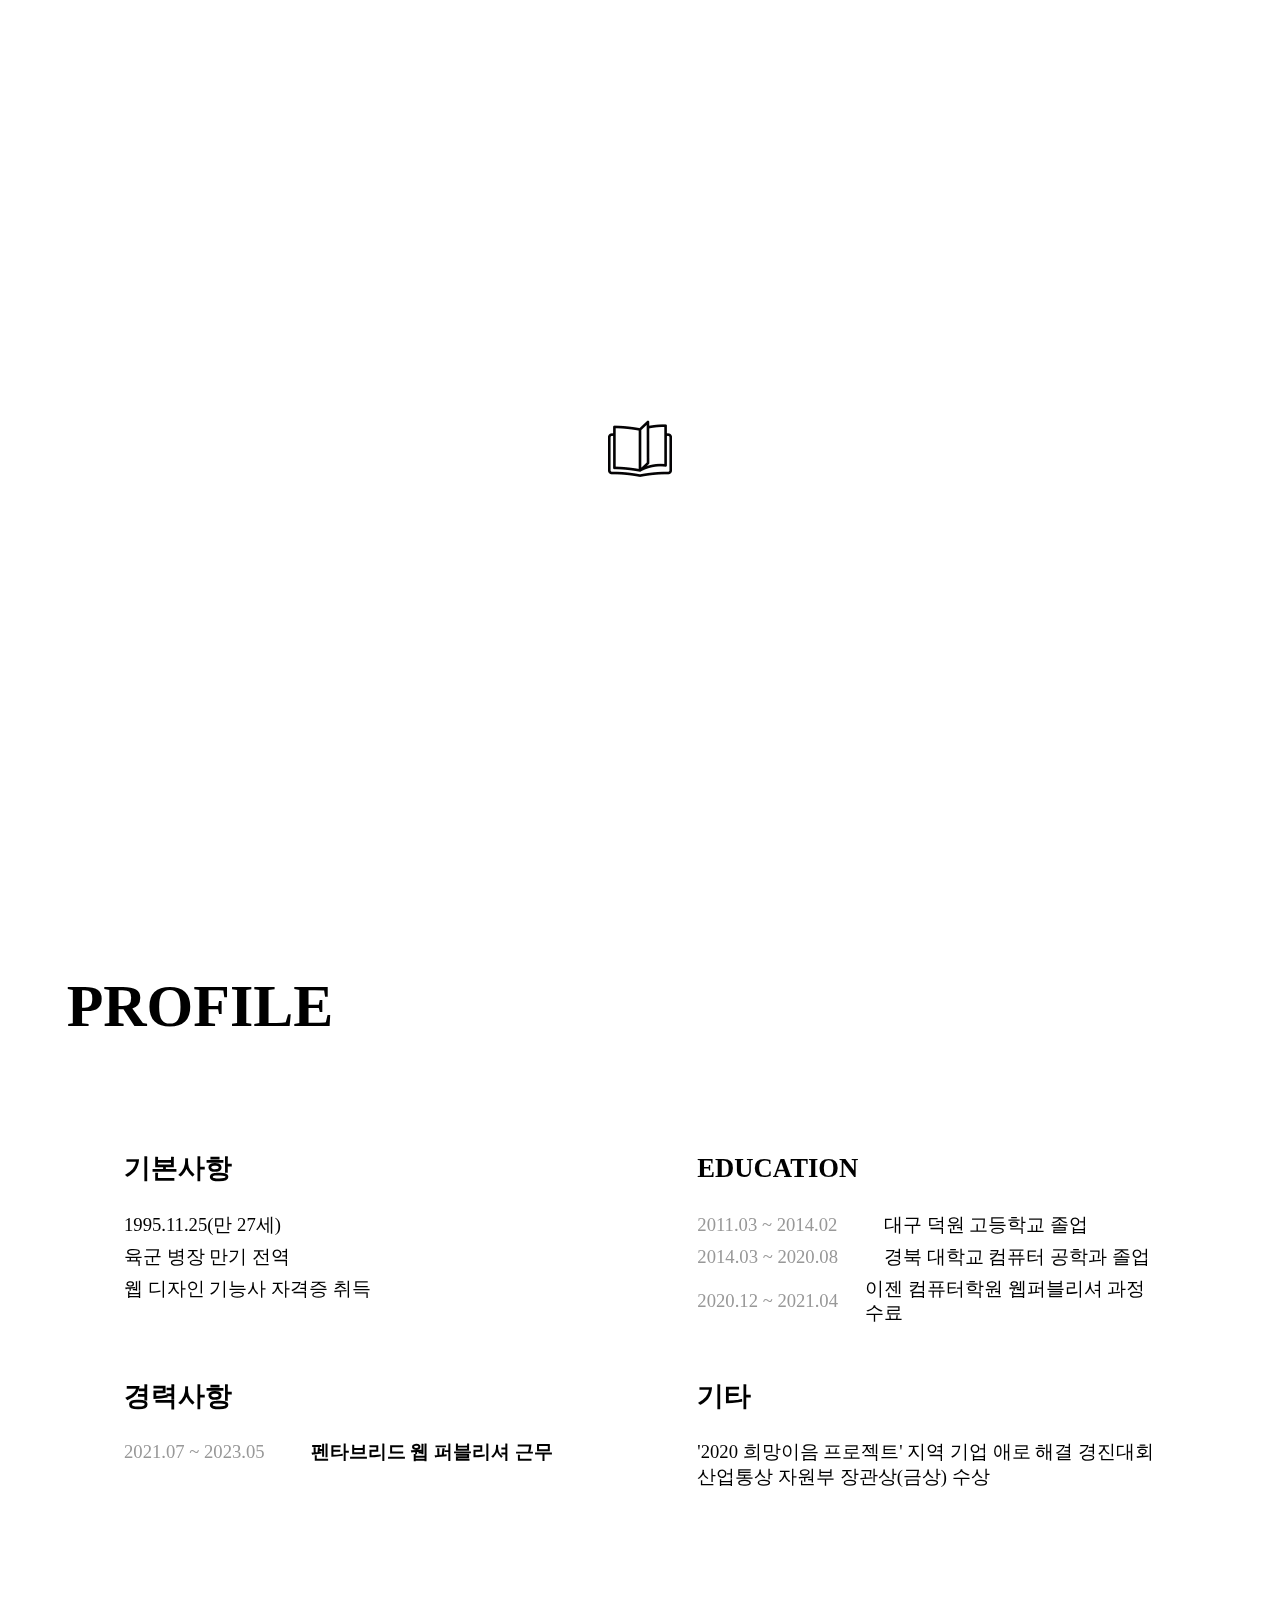
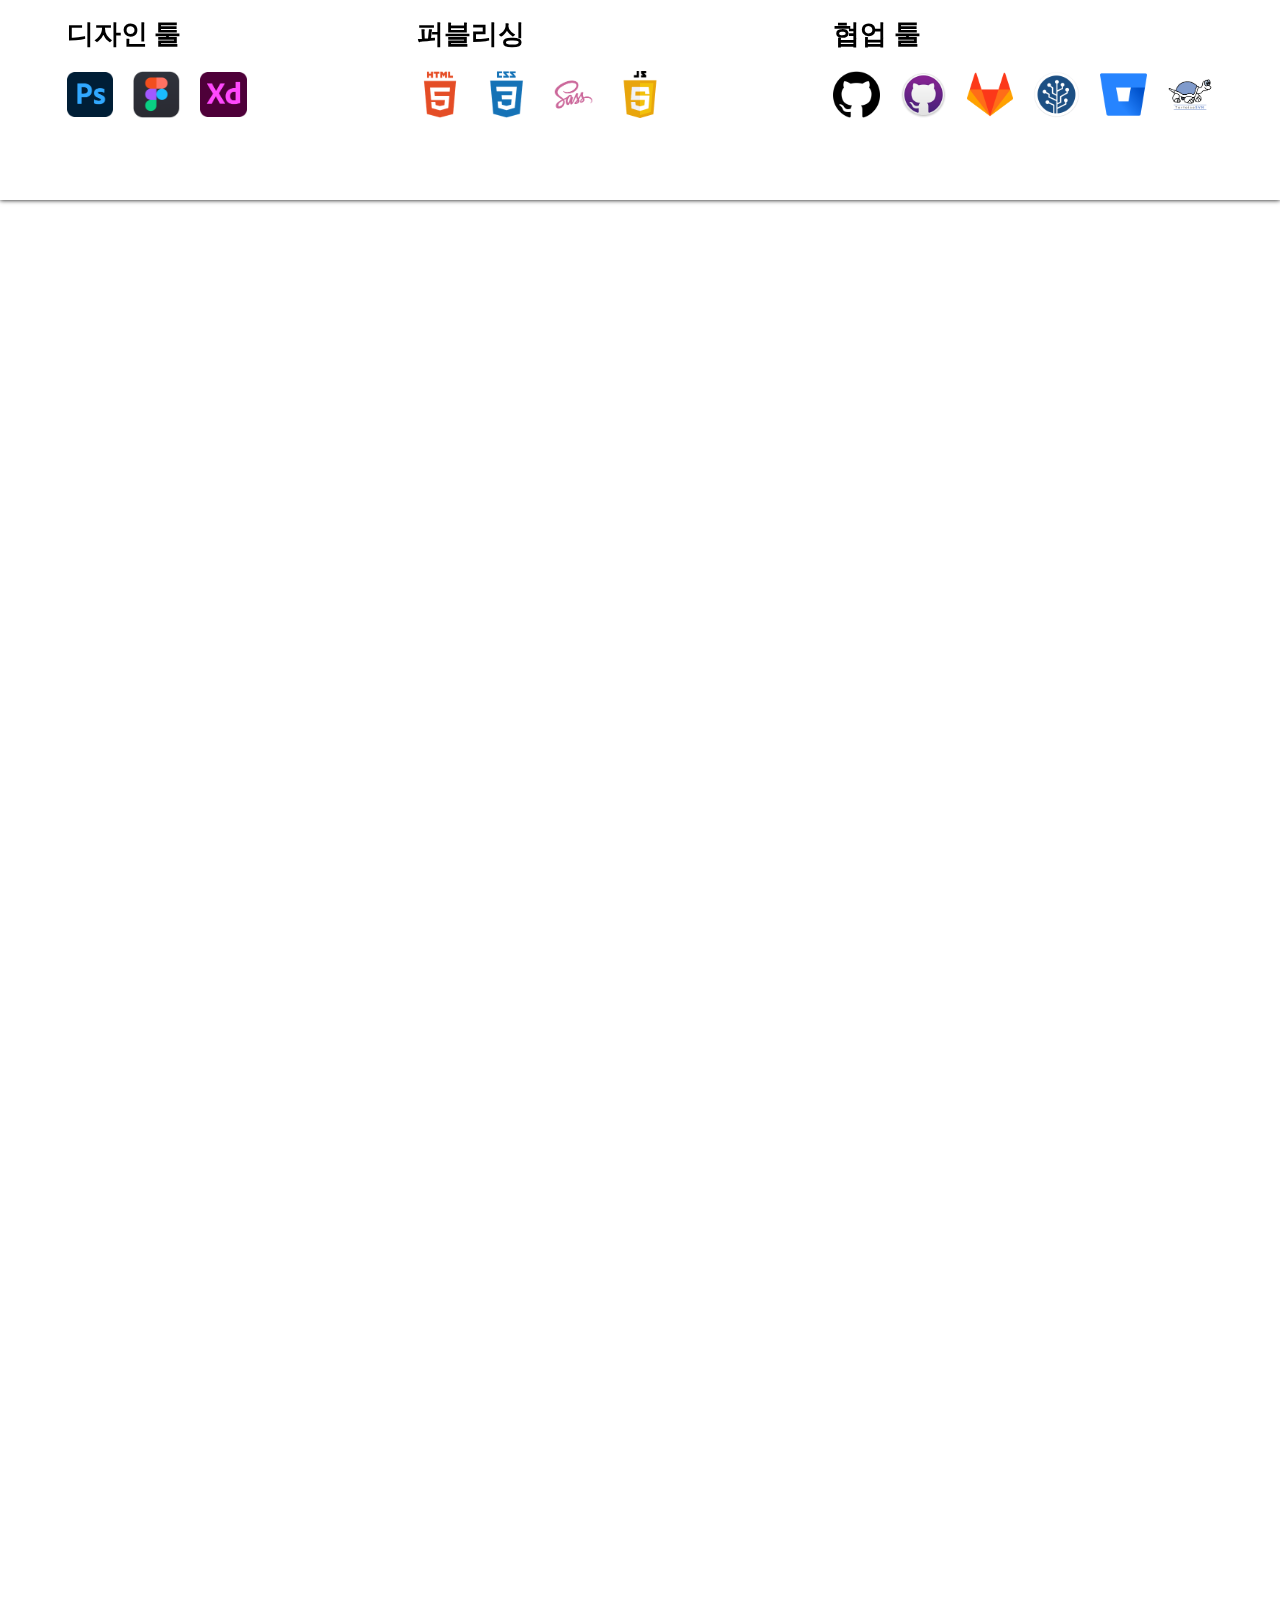
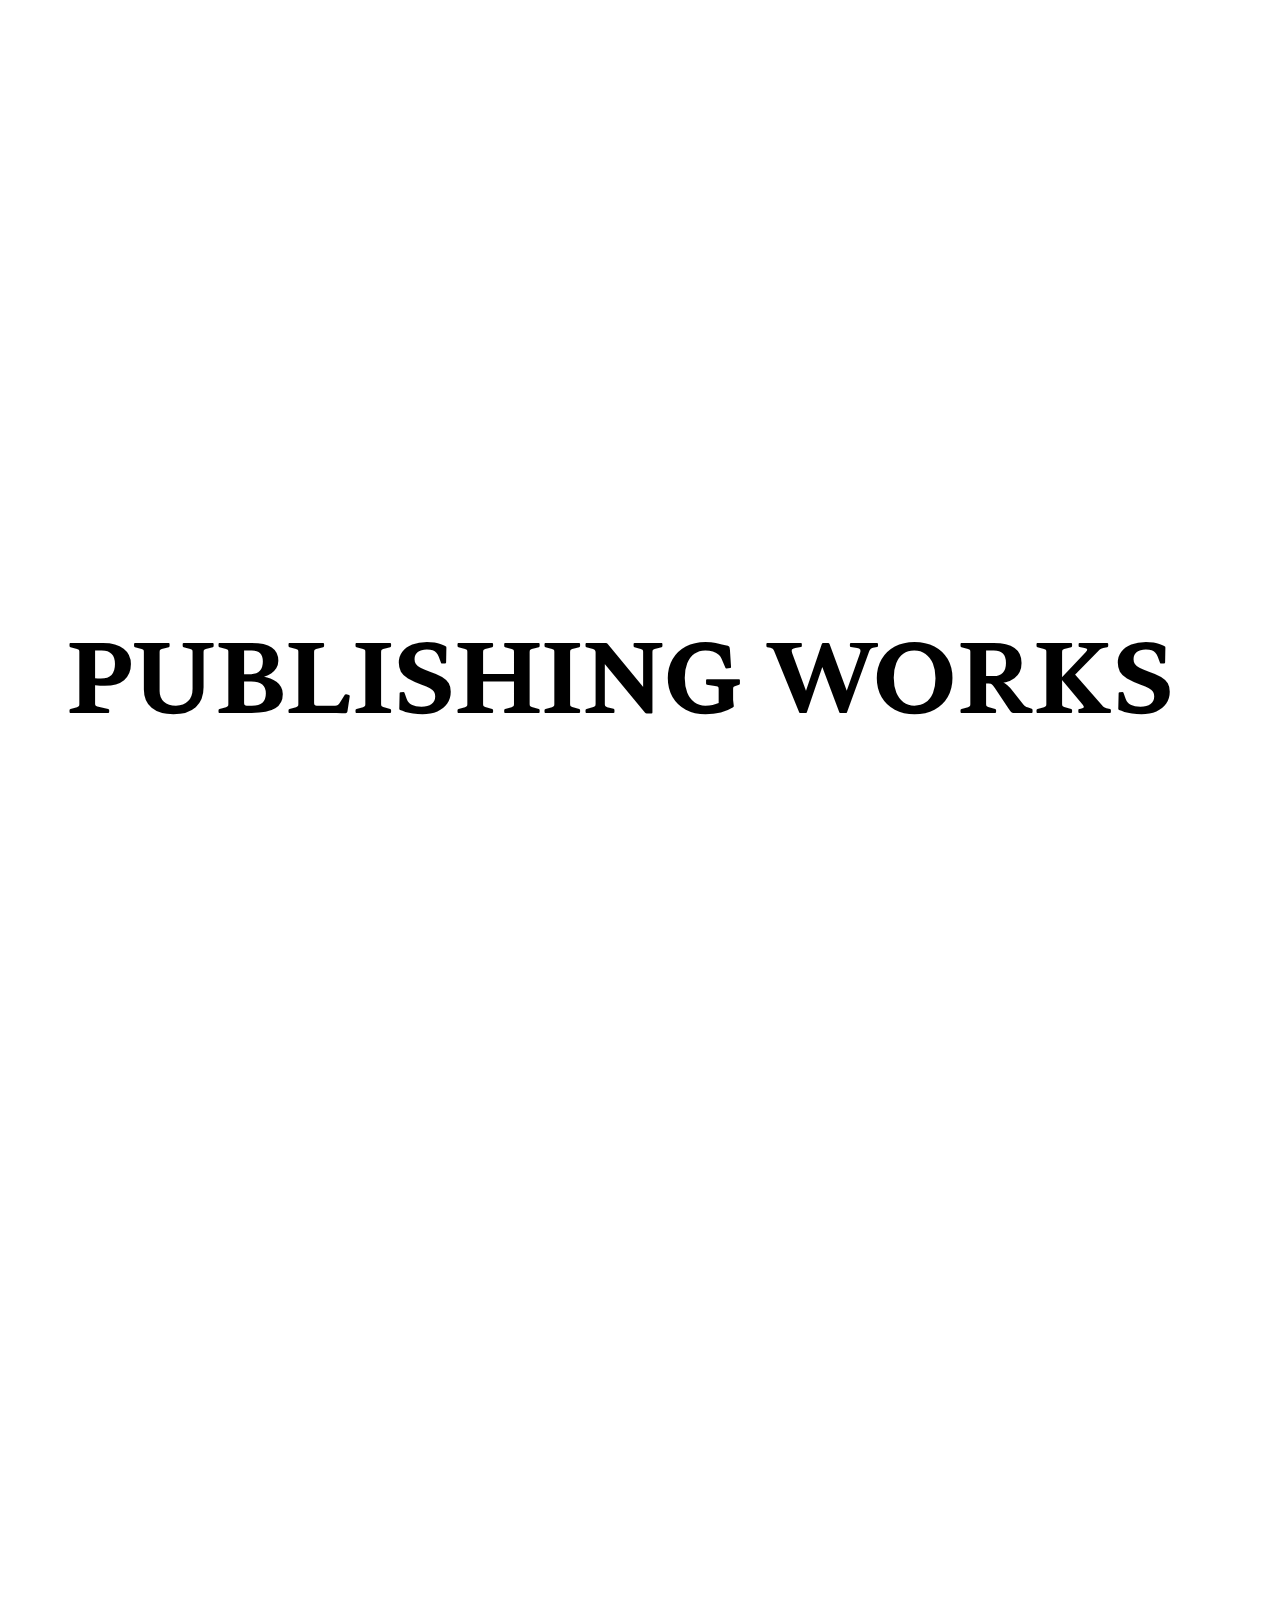
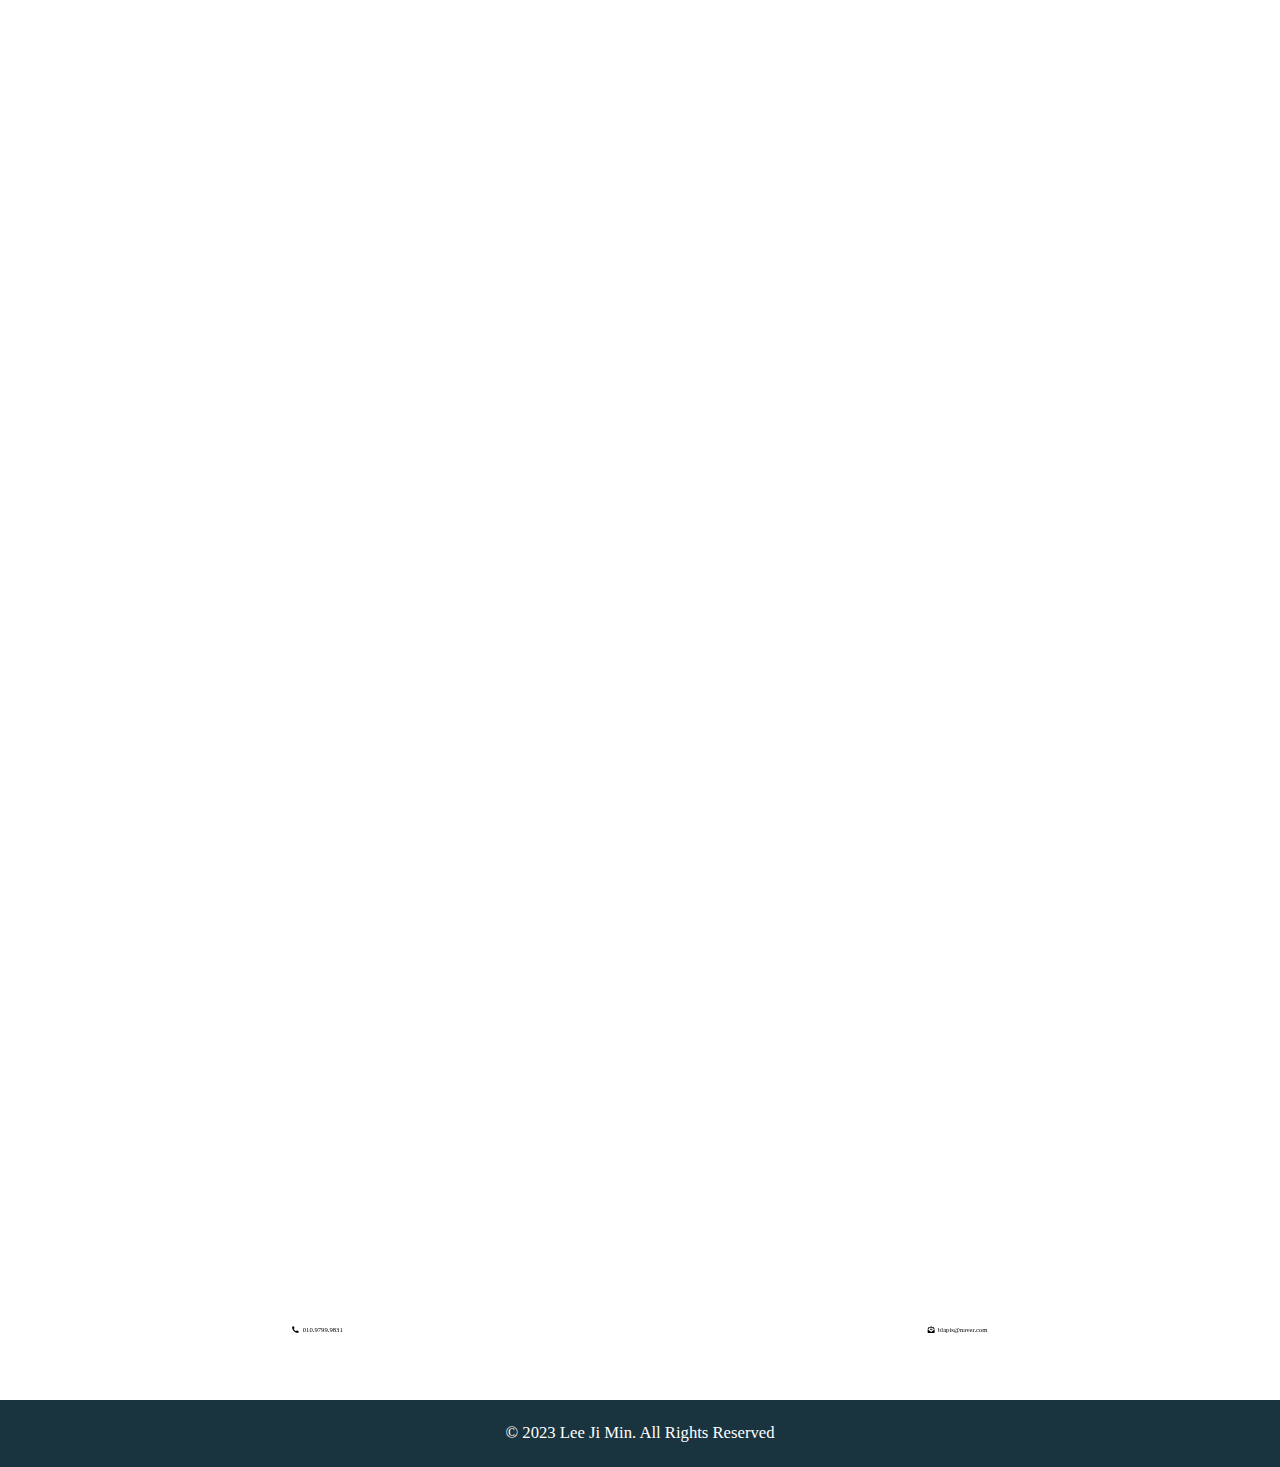
==== commit a0273b70: "class 네이밍 수정" ====
--- a/index.html
+++ b/index.html
@@ -1,6 +1,5 @@
 <!DOCTYPE html>
 <html lang="ko" data-theme="dark-mode">
-
 <head>
     <meta charset="UTF-8">
     <meta http-equiv="X-UA-Compatible" content="IE=edge">
@@ -8,30 +7,22 @@
     <title>웹 퍼블리셔 이지민입니다</title>
     <meta property="og:url" content="http://pubjimin.co.kr" />
     <meta property="og:image" content="./assets/images/my_picture2.png" />
-
     <!-- 파비콘 -->
     <link rel="shortcut icon" type="image/x-icon" href="./assets/images/common/favicon.png" />
-
     <link rel="stylesheet" href="./assets/css/lib/reset.css">
     <link rel="stylesheet" href="./assets/css/common.css">
     <link rel="stylesheet" href="./assets/css/style.css">
-
     <script type="text/javascript" src="./assets/js/lib/jquery-3.6.0.min.js"></script>
     <script src="./assets/js/script.js" defer></script>
-
-
     <!-- font awesome -->
     <link href="https://cdnjs.cloudflare.com/ajax/libs/font-awesome/5.13.0/css/all.min.css" rel="stylesheet">
-
     <!-- scrollmagic -->
     <script src="./assets/js/lib/ScrollMagic.min.js"></script>
     <script src="./assets/js/lib/debug.addIndicators.min.js"></script>
     <script src="./assets/js/lib/TweenMax.min.js"></script>
     <script src="./assets/js/lib/animation.gsap.js"></script>
     <script src="./assets/js/lib/ScrollToPlugin.min.js"></script>
-
 </head>
-
 <body class="type3">
     <!-- header [S] -->
     <!-- <header class="header-wrap bgBeige">
@@ -47,15 +38,15 @@
     <!-- header [E] -->
     <!-- section [S] -->
     <div class="contents">
-        <div class="section-wrap">
+        <div class="section_wrap">
             <section class="section intro pincontainer" id="intro">
-                <article class="intro-visual">
-                    <div class="visual-letter-wrap active">
-                        <h2 class="letter letter-left">PUBLISHER</h2>
-                        <h2 class="letter letter-center">LEE JI MIN</h2>
-                        <h2 class="letter letter-right">PORTFOLIO</h2>
+                <article class="visual">
+                    <div class="tit_wrap active">
+                        <h2 class="tit type1">PUBLISHER</h2>
+                        <h2 class="tit type2">LEE JI MIN</h2>
+                        <h2 class="tit type3">PORTFOLIO</h2>
                     </div>
-                    <dl class="visual-info">
+                    <dl class="info">
                         <dt>이지민</dt>
                         <dd>항상 궁금함이 많고, 새로운 것을 배우는 것에 <br class="br-pc br-tab br-tabR">두려움이 없는 <br class="br-mo">웹 퍼블리셔
                             이지민입니다.</dd>
@@ -63,71 +54,68 @@
                 </article>
             </section>
             <section class="section profile">
-                <article class="profile-article">
-                    <h2 class="profile-title">PROFILE</h2>
-                    <div class="profile-wrap">
-                        <ul class="profile-summary">
-                            <li class="profile-detail">
+                <article class="profile_wrap">
+                    <h2>PROFILE</h2>
+                    <div class="profile_box">
+                        <ul class="lst_summary">
+                            <li>
                                 <h3>기본사항</h3>
-                                <ul class="profile-list dot-list">
-                                    <li><span class="profile-txt">1995.11.25(만 27세)</span></li>
-                                    <li><span class="profile-txt">육군 병장 만기 전역</span></li>
-                                    <li><span class="profile-txt">웹 디자인 기능사 자격증 취득</span></li>
+                                <ul class="lst_past lst_dot">
+                                    <li><p class="txt">1995.11.25(만 27세)</p></li>
+                                    <li><p class="txt">육군 병장 만기 전역</p></li>
+                                    <li><p class="txt">웹 디자인 기능사 자격증 취득</p></li>
                                 </ul>
                             </li>
-                            <li class="profile-detail">
+                            <li>
                                 <h3>EDUCATION</h3>
-                                <ul class="profile-list">
-                                    <li><span class="profile-date">2011.03 ~ 2014.02</span><span class="profile-txt">대구
+                                <ul class="lst_past">
+                                    <li><p class="date">2011.03 ~ 2014.02</p><p class="txt">대구
                                             덕원
-                                            고등학교 졸업</span></li>
-                                    <li><span class="profile-date">2014.03 ~ 2020.08</span><span class="profile-txt">경북
+                                            고등학교 졸업</p></li>
+                                    <li><p class="date">2014.03 ~ 2020.08</p><p class="txt">경북
                                             대학교
-                                            컴퓨터 공학과 졸업</span></li>
-                                    <li><span class="profile-date">2020.12 ~ 2021.04</span><span class="profile-txt">이젠
-                                            컴퓨터학원 웹퍼블리셔 과정 수료</span></li>
+                                            컴퓨터 공학과 졸업</p></li>
+                                    <li><p class="date">2020.12 ~ 2021.04</p><p class="txt">이젠
+                                            컴퓨터학원 웹퍼블리셔 과정 수료</p></li>
                                 </ul>
                             </li>
-                            <li class="profile-detail">
+                            <li>
                                 <h3>경력사항</h3>
-                                <ul class="profile-list">
-                                    <li class="bold"><span class="profile-date">2021.07 ~ 2023.05</span><span
-                                            class="profile-txt">펜타브리드 웹 퍼블리셔 근무</span></li>
+                                <ul class="lst_past">
+                                    <li class="bold"><p class="date">2021.07 ~ 2023.05</p><p
+                                            class="txt">펜타브리드 웹 퍼블리셔 근무</p></li>
                                 </ul>
                             </li>
-                            <li class="profile-detail">
+                            <li>
                                 <h3>기타</h3>
-                                <ul class="profile-list dot-list">
-                                    <li><span class="profile-txt">'2020 희망이음 프로젝트' 지역 기업 애로 해결 경진대회 산업통상 자원부 장관상(금상)
-                                            수상</span>
+                                <ul class="lst_past lst_dot">
+                                    <li><p class="txt">'2020 희망이음 프로젝트' 지역 기업 애로 해결 경진대회 산업통상 자원부 장관상(금상)
+                                            수상</p>
                                     </li>
                                 </ul>
                             </li>
                         </ul>
-
-                        <div class="profile-skill" id="profile-skill">
-                            <div class="skill-wrap">
+                        <div class="skill_wrap" id="skill_wrap">
+                            <div class="skill_box">
                                 <h3>디자인 툴</h3>
-                                <ul class="icon_wrap">
+                                <ul class="lst_ico">
                                     <li><img src="./assets/images/icon_ps.png" alt="photoshop"></li>
                                     <li><img src="./assets/images/icon_figma.png" alt="figma"></li>
                                     <li><img src="./assets/images/icon_xd.png" alt="xd"></li>
                                 </ul>
                             </div>
-                            <div class="skill-wrap">
+                            <div class="skill_box">
                                 <h3>퍼블리싱</h3>
-                                <ul class="icon_wrap">
+                                <ul class="lst_ico">
                                     <li><img src="./assets/images/icon_html.png" alt="html"></li>
                                     <li><img src="./assets/images/icon_css.png" alt="css"></li>
                                     <li><img src="./assets/images/icon_sass.png" alt="sass"></li>
                                     <li><img src="./assets/images/icon_js.png" alt="js"></li>
-
                                 </ul>
                             </div>
-
-                            <div class="skill-wrap">
+                            <div class="skill_box">
                                 <h3>협업 툴</h3>
-                                <ul class="icon_wrap">
+                                <ul class="lst_ico">
                                     <li><img src="./assets/images/icon_github.png" alt="github"></li>
                                     <li><img src="./assets/images/icon_gitdesk.png" alt="gitdesk"></li>
                                     <li><img src="./assets/images/icon_gitlab.png" alt="gitlab"></li>
@@ -138,136 +126,128 @@
                             </div>
                         </div>
                     </div>
-                    <div class="profile-img-contents">
-                        <img class="profile-img profile-img1" src="./assets/images/my_picture.jpg" alt="my img1">
-                        <img class="profile-img profile-img2" src="./assets/images/my_picture2.jpg" alt="my img2">
+                    <div class="my_img_wrap">
+                        <img class="my_img my_img1" src="./assets/images/my_picture.jpg" alt="이지민 사진1">
+                        <img class="my_img my_img2" src="./assets/images/my_picture2.jpg" alt="이지민 사진2">
                     </div>
                 </article>
             </section>
         </div>
-        <div class="section-wrap type2-trigger">
+        <div class="section_wrap scroll-trigger">
             <section class="section portfolio" id="portfolio">
-                <div class="slideContainer slideContainer-portfolio">
-                    <article class="portfolio-visual">
-                        <h2 class="letter">PUBLISHING WORKS</h2>
+                <div class="slideContainer">
+                    <article class="visual">
+                        <h2 class="tit">PUBLISHING WORKS</h2>
                     </article>
-                    <article class="portfolio-contents">
-                        <ul class="portfolio-btn-wrap" role="tablist">
-                            <li role="none"><button type="button" class="portfolio-btn" role="tab" aria-controls="portfolio-list-wrap" aria-selected="true" data-type="all">전체</button></li>
-                            <li role="none"><button type="button" class="portfolio-btn" role="tab" aria-controls="portfolio-list-wrap" aria-selected="false" data-type="year2023">2023</button></li>
-                            <li role="none"><button type="button" class="portfolio-btn" role="tab" aria-controls="portfolio-list-wrap" aria-selected="false" data-type="year2022">2022</button></li>
+                    <article class="portfolio_box">
+                        <ul class="btn_wrap" role="tablist">
+                            <li role="none"><button type="button" class="btn" role="tab" aria-controls="list_work" aria-selected="true" data-type="all">전체</button></li>
+                            <li role="none"><button type="button" class="btn" role="tab" aria-controls="list_work" aria-selected="false" data-type="year2023">2023</button></li>
+                            <li role="none"><button type="button" class="btn" role="tab" aria-controls="list_work" aria-selected="false" data-type="year2022">2022</button></li>
                         </ul>
-                        <ul class="portfolio-list-wrap" role="tabpanel">
-                            <li class="portfolio-list-item year2022">
-                                <a href="#ecorbit" class="layer-open" aria-haspopup="true" aria-controls="ecorbit"
-                                    return false;>
-                                    <span class="list-item-img">
-                                        <img src="./assets/images/portfolio_ecorbit.png" alt="ecorbit 페이지 이미지">
-
-                                    </span>
-                                    <span class="list-item-figc">에코비트 구축</span>
-                                </a>
-                            </li>
-                            <li class="portfolio-list-item year2023 year2022">
-                                <a href="#ehyundai" class="layer-open" aria-haspopup="true" aria-controls="ehyundai"
-                                    return false;>
-                                    <span class="list-item-img">
-                                        <img src="./assets/images/portfolio_ehyundai.png" alt="ehyundai 페이지 이미지">
-
-                                    </span>
-                                    <span class="list-item-figc">현대백화점 E현대 운영 업무</span>
-                                </a>
-                            </li>
-                            <li class="portfolio-list-item year2023 year2022">
-                                <a href="#group" class="layer-open" aria-haspopup="true" aria-controls="group" return
-                                    false;>
-                                    <span class="list-item-img">
-                                        <img src="./assets/images/portfolio_group.png" alt="group 페이지 이미지">
-
-                                    </span>
-                                    <span class="list-item-figc">현대백화점 그룹사 페이지 운영 업무</span>
-                                </a>
-                            </li>
-                            <li class="portfolio-list-item year2023 year2022">
-                                <a href="#moka" class="layer-open" aria-haspopup="true" aria-controls="moka" return
-                                    false;>
-                                    <span class="list-item-img">
-                                        <img src="./assets/images/portfolio_moka.png" alt="moka 페이지 이미지">
-
-                                    </span>
-                                    <span class="list-item-figc">현대백화점 어린이책 미술관 운영 업무</span>
-                                </a>
-                            </li>
-                            <li class="portfolio-list-item year2023">
-                                <a href="#moka_renewal" class="layer-open" aria-haspopup="true"
-                                    aria-controls="moka_renewal" return false;>
-                                    <span class="list-item-img">
+                        <ul class="list_work" role="tabpanel" id="list_work">
+                            <li class="lst_item year2022">
+                                <div class="work_wrap">
+                                    <span class="img_wrap">
+                                        <img src="./assets/images/portfolio_ecorbit.png" alt="">
+                                    </span>
+                                    <p class="txt_desc">에코비트 구축</p>
+                                </div>
+                                <button class="btn_open_layer" aria-haspopup="true" aria-controls="ecorbit"><span class="blind">작업 내용 상세 보기</span></button>
+                            </li>
+                            <li class="lst_item year2023 year2022">
+                                <div class="work_wrap">
+                                    <span class="img_wrap">
+                                        <img src="./assets/images/portfolio_ehyundai.png" alt="">
+                                    </span>
+                                    <p class="txt_desc">현대백화점 E현대 운영 업무</p>
+                                </div>
+                                <button class="btn_open_layer" aria-haspopup="true" aria-controls="ehyundai"><span class="blind">작업 내용 상세 보기</span></button>
+                            </li>
+                            <li class="lst_item year2023 year2022">
+                                <div class="work_wrap">
+                                    <span class="img_wrap">
+                                        <img src="./assets/images/portfolio_group.png" alt="">
+                                    </span>
+                                    <p class="txt_desc">현대백화점 그룹사 페이지 운영 업무</p>
+                                </div>
+                                <button class="btn_open_layer" aria-haspopup="true" aria-controls="group"><span class="blind">작업 내용 상세 보기</span></button>
+                            </li>
+                            <li class="lst_item year2023 year2022">
+                                <div class="work_wrap">
+                                    <span class="img_wrap">
+                                        <img src="./assets/images/portfolio_moka.png" alt="">
+                                    </span>
+                                    <p class="txt_desc">현대백화점 어린이책 미술관 운영 업무</p>
+                                </div>
+                                <button class="btn_open_layer" aria-haspopup="true" aria-controls="moka"><span class="blind">작업 내용 상세 보기</span></button>
+                            </li>
+                            <li class="lst_item year2023">
+                                <div class="work_wrap">
+                                    <span class="img_wrap">
                                         <img src="./assets/images/portfolio_moka_renewal.png"
-                                            alt="moka_renewal 페이지 이미지">
-
-                                    </span>
-                                    <span class="list-item-figc">현대백화점 어린이책 미술관 영문 페이지 리뉴얼</span>
-                                </a>
-                            </li>
-                            <li class="portfolio-list-item year2023 year2022">
-                                <a href="#seoul" class="layer-open" aria-haspopup="true" aria-controls="seoul" return
-                                    false;>
-                                    <span class="list-item-img">
-                                        <img src="./assets/images/portfolio_seoul.png" alt="seoul 페이지 이미지">
-                                    </span>
-                                    <span class="list-item-figc">더현대 서울 운영 업무</span>
-                                </a>
-                            </li>
-                            <li class="portfolio-list-item year2023">
-                                <a href="#daegu" class="layer-open" aria-haspopup="true" aria-controls="daegu" return
-                                    false;>
-                                    <span class="list-item-img">
-                                        <img src="./assets/images/portfolio_daegu.png" alt="daegu 페이지 이미지">
-
-                                    </span>
-                                    <span class="list-item-figc">더현대 대구 운영 업무</span>
-                                </a>
-                            </li>
-                            <li class="portfolio-list-item year2023 year2022">
-                                <a href="#sc" class="layer-open" aria-haspopup="true" aria-controls="sc" return false;>
-                                    <span class="list-item-img">
-                                        <img src="./assets/images/portfolio_sc.png" alt="sc 페이지 이미지">
-
-                                    </span>
-                                    <span class="list-item-figc">현대백화점 사회복지재단 페이지 운영 업무</span>
-                                </a>
-                            </li>
-                            <li class="portfolio-list-item year2022">
-                                <a href="#kgc" class="layer-open" aria-haspopup="true" aria-controls="kgc" return
-                                    false;>
-                                    <span class="list-item-img">
-                                        <img src="./assets/images/portfolio_kgc.png" alt="kgc 페이지 이미지">
-
-                                    </span>
-                                    <span class="list-item-figc">KGC 인삼공사 페이지 운영 업무</span>
-                                </a>
-                            </li>
-                            <li class="portfolio-list-item year2022">
-                                <a href="#healthcare" class="layer-open" aria-haspopup="true" aria-controls="healthcare"
-                                    return false;>
-                                    <span class="list-item-img">
-                                        <img src="./assets/images/portfolio_healthcare.png" alt="healthcare 페이지 이미지">
-
-                                    </span>
-                                    <span class="list-item-figc">삼성 헬스케어 운영 업무</span>
-                                </a>
+                                            alt="">
+                                    </span>
+                                    <p class="txt_desc">현대백화점 어린이책 미술관 영문 페이지 리뉴얼</p>
+                                </div>
+                                <button class="btn_open_layer" aria-haspopup="true" aria-controls="moka_renewal"><span class="blind">작업 내용 상세 보기</span></button>
+                            </li>
+                            <li class="lst_item year2023 year2022">
+                                <div href="#seoul" class="work_wrap">
+                                    <span class="img_wrap">
+                                        <img src="./assets/images/portfolio_seoul.png" alt="">
+                                    </span>
+                                    <p class="txt_desc">더현대 서울 운영 업무</p>
+                                </div>
+                                <button class="btn_open_layer" aria-haspopup="true" aria-controls="seoul"><span class="blind">작업 내용 상세 보기</span></button>
+                            </li>
+                            <li class="lst_item year2023">
+                                <div class="work_wrap">
+                                    <span class="img_wrap">
+                                        <img src="./assets/images/portfolio_daegu.png" alt="">
+                                    </span>
+                                    <p class="txt_desc">더현대 대구 운영 업무</p>
+                                </div>
+                                <button class="btn_open_layer" aria-haspopup="true" aria-controls="daegu"><span class="blind">작업 내용 상세 보기</span></button>
+                            </li>
+                            <li class="lst_item year2023 year2022">
+                                <div class="work_wrap">
+                                    <span class="img_wrap">
+                                        <img src="./assets/images/portfolio_sc.png" alt="">
+                                    </span>
+                                    <p class="txt_desc">현대백화점 사회복지재단 페이지 운영 업무</p>
+                                </div>
+                                <button class="btn_open_layer" aria-haspopup="true" aria-controls="sc"><span class="blind">작업 내용 상세 보기</span></button>
+                            </li>
+                            <li class="lst_item year2022">
+                                <div class="work_wrap">
+                                    <span class="img_wrap">
+                                        <img src="./assets/images/portfolio_kgc.png" alt="">
+                                    </span>
+                                    <p class="txt_desc">KGC 인삼공사 페이지 운영 업무</p>
+                                </div>
+                                <button class="btn_open_layer" aria-haspopup="true" aria-controls="kgc"><span class="blind">작업 내용 상세 보기</span></button>
+                            </li>
+                            <li class="lst_item year2022">
+                                <div class="work_wrap">
+                                    <span class="img_wrap">
+                                        <img src="./assets/images/portfolio_healthcare.png" alt="">
+                                    </span>
+                                    <p class="txt_desc">삼성 헬스케어 운영 업무</p>
+                                </div>
+                                <button class="btn_open_layer" aria-haspopup="true" aria-controls="healthcare"><span class="blind">작업 내용 상세 보기</span></button>
                             </li>
                         </ul>
                     </article>
                 </div>
             </section>
             <section class="section contact" id="contact">
-                <article class="contact-visual">
-                    <h2 class="contact-txt">Thanks For Visiting</h2>
-                    <div class="contact-privacy-wrap">
-                        <h3><i class="fas fa-phone-alt"></i>&nbsp;&nbsp;010.9799.9831</h3>
-                        <h3><i class="fas fa-envelope-open-text"></i>&nbsp;&nbsp;blapis@naver.com</h3>
-                    </div>
+                <article class="contact_wrap">
+                    <h2 class="tit">Thanks For Visiting</h2>
+                    <ul class="lst_privacy">
+                        <li><i class="fas fa-phone-alt"></i>&nbsp;&nbsp;010.9799.9831</li>
+                        <li><i class="fas fa-envelope-open-text"></i>&nbsp;&nbsp;blapis@naver.com</li>
+                    </ul>
                 </article>
             </section>
         </div>
@@ -276,80 +256,68 @@
         </footer>
     </div>
     <div class="layer-wrap">
-        <div class="layer-dimd"></div>
-
+        <div class="dimd" aria-hidden="true"></div>
         <div class="layer-contents" id="ecorbit" aria-modal="true" aria-labelledby="ecorbit-header">
-            <button type="button" class="layer-close" ><span class="blind">팝업 닫기</span><i class="fas fa-times"></i></button>
-            <h3 class="layer-header" id="ecorbit-header">에코비트 구축</h3>
-            <span class="layer-img">
+            <button type="button" class="btn_close" ><span class="blind">팝업 닫기</span><i class="fas fa-times"></i></button>
+            <h3 class="tit_layer" id="ecorbit-header">에코비트 구축</h3>
+            <span class="img_wrap">
                 <img src="./assets/images/portfolio_ecorbit.png" alt="ecorbit 페이지 이미지">
             </span>
             <dl>
                 <dt>작업기간</dt>
                 <dd>2022.04 ~ 2022.05</dd>
             </dl>
-
             <dl>
                 <dt>기여도</dt>
                 <dd>50%</dd>
             </dl>
-
             <dl>
                 <dt>사용 툴</dt>
                 <dd>Bitbucket / GitHub / Figma / PhotoShop</dd>
             </dl>
-
             <dl>
                 <dt>사용 언어</dt>
                 <dd>HTML5 / CSS3 / JavaScript / JQuery</dd>
             </dl>
-
             <dl>
                 <dt>플러그인</dt>
                 <dd>fullPage / Swiper</dd>
             </dl>
-            <p class="layer-txt">실무에서의 첫 구축 프로젝트였습니다.<br>투자 정보, 미디어 센터 페이지를 맡아서 제작하였습니다. 스크립트를 통해 scroll 인터랙션 / 유튜브 섬네일
+            <p class="txt_layer">실무에서의 첫 구축 프로젝트였습니다.<br>투자 정보, 미디어 센터 페이지를 맡아서 제작하였습니다. 스크립트를 통해 scroll 인터랙션 / 유튜브 섬네일
                 불러오기 / data 속성을 통한 iframe 불러오기 / 더 보기 버튼 기능을 구현하였습니다.</p>
-            <a class="layer-link btn" href="http://www.ecorbit.com" target="_blank" title="새창 열기">사이트 바로가기</a>
-        </div>
-
+            <a class="link_layer btn" href="http://www.ecorbit.com" target="_blank" title="새창 열기">사이트 바로가기</a>
+        </div>
         <div class="layer-contents" id="ehyundai" aria-modal="true" aria-labelledby="ehyundai-header">
-            <button type="button" class="layer-close" ><span class="blind">팝업 닫기</span><i class="fas fa-times"></i></button>
-            <h3 class="layer-header" id="ehyundai-header">현대백화점 E현대 운영 업무</h3>
-            <span class="layer-img">
+            <button type="button" class="btn_close" ><span class="blind">팝업 닫기</span><i class="fas fa-times"></i></button>
+            <h3 class="tit_layer" id="ehyundai-header">현대백화점 E현대 운영 업무</h3>
+            <span class="img_wrap">
                 <img src="./assets/images/portfolio_ehyundai.png" alt="ehyundai 페이지 이미지">
             </span>
             <dl>
                 <dt>작업기간</dt>
                 <dd>2021.07 ~ 2023.05</dd>
             </dl>
-
-            <dl>
-                <dt>기여도</dt>
-                <dd>100%</dd>
-            </dl>
-
+            <dl>
+                <dt>기여도</dt>
+                <dd>100%</dd>
+            </dl>
             <dl>
                 <dt>사용 툴</dt>
                 <dd>Figma / PhotoShop / Tortoise SVN</dd>
             </dl>
-
             <dl>
                 <dt>사용 언어</dt>
                 <dd>JSP / HTML5 / CSS3 / JavaScript / JQuery</dd>
             </dl>
-
             <dl>
                 <dt>페이지 언어</dt>
                 <dd>국문 / 영문 / 일문 / 중문</dd>
             </dl>
-
             <dl>
                 <dt>플러그인</dt>
                 <dd>Swiper / Slick / AOS / WOW</dd>
             </dl>
-
-            <p class="layer-txt">첫 회사에서 가장 오래 했던 업무였습니다.<br>1년 반 동안 전반적인 E 현대 운영 업무를 혼자 하며, 운영의 노하우와 경험을 쌓을 수
+            <p class="txt_layer">첫 회사에서 가장 오래 했던 업무였습니다.<br>1년 반 동안 전반적인 E 현대 운영 업무를 혼자 하며, 운영의 노하우와 경험을 쌓을 수
                 있었습니다.<br>예를
                 들어, 다른 사람의 코드를 읽는 능력, 다른 직군과의 소통 방법, 시간이 생명인 운영 업무를 통한 업무 일정 조율 및 속도 향상, 언제든지 담당자가 바뀔 수 있는 운영 업무의 특성을
                 고려한
@@ -359,36 +327,32 @@
                 페이지
                 제작 등이 있습니다.<br>운영 도중, 타사에서 리뉴얼을 하게 되어 전체 페이지가 변함으로, 업무 스타일이 변하는 이슈가 있었으나, 타사와의 소통을 통해 금방 적응할 수 있었습니다.
             </p>
-            <a class="layer-link btn" href="https://www.ehyundai.com/newPortal/index.do" target="_blank"
+            <a class="link_layer btn" href="https://www.ehyundai.com/newPortal/index.do" target="_blank"
                 title="새창 열기">사이트 바로가기</a>
         </div>
+        <div class="layer-contents" id="group" aria-modal="true" aria-labelledby="group-header">
+            <button type="button" class="btn_close" ><span class="blind">팝업 닫기</span><i class="fas fa-times"></i></button>
+            <h3 class="tit_layer" id="group-header">현대백화점 그룹사 페이지 운영 업무</h3>
+            <span class="img_wrap">
+                <img src="./assets/images/portfolio_group.png" alt="group 페이지 이미지">
+            </span>
+            <dl>
+                <dt>작업기간</dt>
+                <dd>2021.07 ~ 2023.05</dd>
+            </dl>
+            <dl>
+                <dt>기여도</dt>
+                <dd>100%</dd>
+            </dl>
 
-        <div class="layer-contents" id="group" aria-modal="true" aria-labelledby="group-header">
-            <button type="button" class="layer-close" ><span class="blind">팝업 닫기</span><i class="fas fa-times"></i></button>
-            <h3 class="layer-header" id="group-header">현대백화점 그룹사 페이지 운영 업무</h3>
-            <span class="layer-img">
-                <img src="./assets/images/portfolio_group.png" alt="group 페이지 이미지">
-            </span>
-            <dl>
-                <dt>작업기간</dt>
-                <dd>2021.07 ~ 2023.05</dd>
-            </dl>
-
-            <dl>
-                <dt>기여도</dt>
-                <dd>100%</dd>
-            </dl>
-
             <dl>
                 <dt>사용 툴</dt>
                 <dd>Figma / PhotoShop / Tortoise SVN</dd>
             </dl>
-
             <dl>
                 <dt>사용 언어</dt>
                 <dd>JSP / HTML5 / CSS3 / JavaScript / JQuery</dd>
             </dl>
-
             <dl>
                 <dt>페이지 언어</dt>
                 <dd>국문 / 영문 / 중문</dd>
@@ -397,55 +361,48 @@
                 <dt>플러그인</dt>
                 <dd>Swiper / Slick / AOS / WOW</dd>
             </dl>
-            <p class="layer-txt">첫 회사에서 가장 오래 했던 업무였습니다.<br>1년 반 동안 전반적인 E 현대 운영 업무를 혼자 하며, 운영의 노하우와 경험을 쌓을 수
+            <p class="txt_layer">첫 회사에서 가장 오래 했던 업무였습니다.<br>1년 반 동안 전반적인 E 현대 운영 업무를 혼자 하며, 운영의 노하우와 경험을 쌓을 수
                 있었습니다.<br>예를
                 들어, 다른 사람의 코드를 읽는 능력, 다른 직군과의 소통 방법, 시간이 생명인 운영 업무를 통한 업무 일정 조율 및 속도 향상, 언제든지 담당자가 바뀔 수 있는 운영 업무의 특성을
                 고려한
                 페이지 특성에 맞게 코드 작성 스타일 바꾸기, JSP 해석이 필요하여 JSP 독학을 통한 JSP 소스 해석 등이 있습니다.<br>웹 접근성 심사에서 열심히 노력하여 100점으로 인증
                 마크를
                 취득하는 쾌거를 이룰 수 있었습니다.<br>주로 하였던 업무는 jsp 페이지 수정, 신규 페이지 제작 등이 있습니다.</p>
-            <a class="layer-link btn" href="https://www.ehyundai.com/newPortal/group/MAIN.do" target="_blank"
+            <a class="link_layer btn" href="https://www.ehyundai.com/newPortal/group/MAIN.do" target="_blank"
                 title="새창 열기">사이트
                 바로가기</a>
         </div>
-
         <div class="layer-contents" id="moka" aria-modal="true" aria-labelledby="moka-header">
-            <button type="button" class="layer-close" ><span class="blind">팝업 닫기</span><i class="fas fa-times"></i></button>
-            <h3 class="layer-header" id="moka-header">현대백화점 어린이책 미술관 운영 업무</h3>
-            <span class="layer-img">
+            <button type="button" class="btn_close" ><span class="blind">팝업 닫기</span><i class="fas fa-times"></i></button>
+            <h3 class="tit_layer" id="moka-header">현대백화점 어린이책 미술관 운영 업무</h3>
+            <span class="img_wrap">
                 <img src="./assets/images/portfolio_moka.png" alt="moka 페이지 이미지">
             </span>
             <dl>
                 <dt>작업기간</dt>
                 <dd>2021.07 ~ 2023.05</dd>
             </dl>
-
-            <dl>
-                <dt>기여도</dt>
-                <dd>100%</dd>
-            </dl>
-
+            <dl>
+                <dt>기여도</dt>
+                <dd>100%</dd>
+            </dl>
             <dl>
                 <dt>사용 툴</dt>
                 <dd>Figma / PhotoShop / Tortoise SVN</dd>
             </dl>
-
             <dl>
                 <dt>사용 언어</dt>
                 <dd>JSP / HTML5 / CSS3 / JavaScript / JQuery</dd>
             </dl>
-
             <dl>
                 <dt>페이지 언어</dt>
                 <dd>국문 / 영문</dd>
             </dl>
-
             <dl>
                 <dt>플러그인</dt>
                 <dd>Swiper / Slick</dd>
             </dl>
-
-            <p class="layer-txt">첫 회사에서 가장 오래 했던 업무였습니다.<br>1년 반 동안 전반적인 E 현대 운영 업무를 혼자 하며, 운영의 노하우와 경험을 쌓을 수
+            <p class="txt_layer">첫 회사에서 가장 오래 했던 업무였습니다.<br>1년 반 동안 전반적인 E 현대 운영 업무를 혼자 하며, 운영의 노하우와 경험을 쌓을 수
                 있었습니다.<br>예를
                 들어, 다른 사람의 코드를 읽는 능력, 다른 직군과의 소통 방법, 시간이 생명인 운영 업무를 통한 업무 일정 조율 및 속도 향상, 언제든지 담당자가 바뀔 수 있는 운영 업무의 특성을
                 고려한
@@ -453,261 +410,222 @@
                 수정, 이벤트 및 공지 게시물 제작, 팝업 제작, E-메일링, 신규 페이지
                 제작 등이 있습니다.<br>해당 페이지는 겉보기와는 다르게 개발 소스의 차이로 인해,
                 언어별로 작업 스타일이 달랐지만, 소스 분석을 통해 금방 적응할 수 있었습니다.</p>
-            <a class="layer-link btn" href="https://www.hmoka.org/main/index.do" target="_blank" title="새창 열기">사이트
+            <a class="link_layer btn" href="https://www.hmoka.org/main/index.do" target="_blank" title="새창 열기">사이트
                 바로가기</a>
         </div>
-
         <div class="layer-contents" id="moka_renewal" aria-modal="true"
-            aria-labelledby="layer-header">
-            <button type="button" class="layer-close" ><span class="blind">팝업 닫기</span><i class="fas fa-times"></i></button>
-            <h3 class="layer-header" id="moka_renewal-header">현대백화점 어린이책 미술관 영문 페이지 리뉴얼</h3>
-            <span class="layer-img">
+            aria-labelledby="tit_layer">
+            <button type="button" class="btn_close" ><span class="blind">팝업 닫기</span><i class="fas fa-times"></i></button>
+            <h3 class="tit_layer" id="moka_renewal-header">현대백화점 어린이책 미술관 영문 페이지 리뉴얼</h3>
+            <span class="img_wrap">
                 <img src="./assets/images/portfolio_moka_renewal.png" alt="moka_renewal 페이지 이미지">
             </span>
             <dl>
                 <dt>작업기간</dt>
                 <dd>2023.02 ~ 2023.03</dd>
             </dl>
-
-            <dl>
-                <dt>기여도</dt>
-                <dd>100%</dd>
-            </dl>
-
+            <dl>
+                <dt>기여도</dt>
+                <dd>100%</dd>
+            </dl>
             <dl>
                 <dt>사용 툴</dt>
                 <dd>Figma / PhotoShop / Tortoise SVN</dd>
             </dl>
-
             <dl>
                 <dt>사용 언어</dt>
                 <dd>JSP / HTML5 / CSS3 / JavaScript / JQuery</dd>
             </dl>
-
             <dl>
                 <dt>페이지 언어</dt>
                 <dd>영문</dd>
             </dl>
-
             <dl>
                 <dt>플러그인</dt>
                 <dd>Swiper / Slick</dd>
             </dl>
-            <p class="layer-txt">다른 운영 업무를 하며, 작업하였던 리뉴얼 업무였습니다. 큰 이슈는 없었지만, 최대한 국문 페이지와 이질감이 들지 않는 소스로 작성하려고
+            <p class="txt_layer">다른 운영 업무를 하며, 작업하였던 리뉴얼 업무였습니다. 큰 이슈는 없었지만, 최대한 국문 페이지와 이질감이 들지 않는 소스로 작성하려고
                 노력하였고,<br>리뉴얼 작업 중, JSP 해석 능력이 필요했던 것과, 개발 업무라고 생각했던 모바일 페이지에서의 이전 게시물, 다음 게시물 버튼 기능 구현을 제가 구현하였던 이슈가
                 있었습니다.</p>
-            <a class="layer-link btn" href="https://www.hmoka.org/main/index.do" target="_blank" title="새창 열기">사이트
+            <a class="link_layer btn" href="https://www.hmoka.org/main/index.do" target="_blank" title="새창 열기">사이트
                 바로가기</a>
         </div>
+        <div class="layer-contents" id="seoul" aria-modal="true" aria-labelledby="tit_layer">
+            <button type="button" class="btn_close" ><span class="blind">팝업 닫기</span><i class="fas fa-times"></i></button>
+            <h3 class="tit_layer" id="seoul-header">더현대 서울 운영 업무</h3>
+            <span class="img_wrap">
+                <img src="./assets/images/portfolio_seoul.png" alt="seoul 페이지 이미지">
+            </span>
+            <dl>
+                <dt>작업기간</dt>
+                <dd>2021.07 ~ 2023.05</dd>
+            </dl>
 
-        <div class="layer-contents" id="seoul" aria-modal="true" aria-labelledby="layer-header">
-            <button type="button" class="layer-close" ><span class="blind">팝업 닫기</span><i class="fas fa-times"></i></button>
-            <h3 class="layer-header" id="seoul-header">더현대 서울 운영 업무</h3>
-            <span class="layer-img">
-                <img src="./assets/images/portfolio_seoul.png" alt="seoul 페이지 이미지">
+            <dl>
+                <dt>기여도</dt>
+                <dd>100%</dd>
+            </dl>
+            <dl>
+                <dt>사용 툴</dt>
+                <dd>Figma / PhotoShop / Bitbucket / GitHub</dd>
+            </dl>
+            <dl>
+                <dt>사용 언어</dt>
+                <dd>HTML5 / CSS3 / JavaScript / JQuery</dd>
+            </dl>
+            <dl>
+                <dt>페이지 언어</dt>
+                <dd>국문</dd>
+            </dl>
+            <dl>
+                <dt>플러그인</dt>
+                <dd>ScrollMagic / GSAP </dd>
+            </dl>
+            <p class="txt_layer">주로 팝업 게시 업무와 페이지 수정 업무가 있었지만, 인터랙션 중간에 나오는 svg 수정, 인터랙션 수정, 1주년 메인 비주얼 제작 등의 이슈가
+                있었습니다.<br>해당 이슈들로, scrollMagic, GSAP, svg에 대한 이해도를 높일 수 있었습니다.<br>해당 페이지는 5월 이후, 폐쇄되어 방문하실 수 없습니다.</p>
+            <a class="link_layer btn disable" href="javascript:void(0);" title="사이트 폐쇄로 이동 불가">사이트 바로가기</a>
+        </div>
+        <div class="layer-contents" id="daegu" aria-modal="true" aria-labelledby="tit_layer">
+            <button type="button" class="btn_close" ><span class="blind">팝업 닫기</span><i class="fas fa-times"></i></button>
+            <h3 class="tit_layer" id="daegu-header">더현대 대구 운영 업무</h3>
+            <span class="img_wrap">
+                <img src="./assets/images/portfolio_daegu.png" alt="daegu 페이지 이미지">
+            </span>
+            <dl>
+                <dt>작업기간</dt>
+                <dd>2023.01 ~ 2023.05</dd>
+            </dl>
+            <dl>
+                <dt>기여도</dt>
+                <dd>100%</dd>
+            </dl>
+            <dl>
+                <dt>사용 툴</dt>
+                <dd>Figma / PhotoShop / Bitbucket / GitHub</dd>
+            </dl>
+            <dl>
+                <dt>사용 언어</dt>
+                <dd>HTML5 / CSS3 / JavaScript / JQuery</dd>
+            </dl>
+            <dl>
+                <dt>페이지 언어</dt>
+                <dd>국문</dd>
+            </dl>
+            <dl>
+                <dt>플러그인</dt>
+                <dd>ScrollMagic / GSAP</dd>
+            </dl>
+            <p class="txt_layer">주로 팝업 게시 업무와 페이지 수정 업무였습니다.<br>해당 페이지는 5월 이후, 폐쇄되어 방문하실 수 없습니다.</p>
+            <a class="link_layer btn disable" href="javascript:void(0);" title="사이트 폐쇄로 이동 불가">사이트 바로가기</a>
+        </div>
+        <div class="layer-contents" id="sc" aria-modal="true" aria-labelledby="tit_layer">
+            <button type="button" class="btn_close" ><span class="blind">팝업 닫기</span><i class="fas fa-times"></i></button>
+            <h3 class="tit_layer" id="sc-header">현대백화점 사회복지재단 페이지 운영 업무</h3>
+            <span class="img_wrap">
+                <img src="./assets/images/portfolio_sc.png" alt="sc 페이지 이미지">
             </span>
             <dl>
                 <dt>작업기간</dt>
                 <dd>2021.07 ~ 2023.05</dd>
             </dl>
-
-            <dl>
-                <dt>기여도</dt>
-                <dd>100%</dd>
-            </dl>
-
-            <dl>
-                <dt>사용 툴</dt>
-                <dd>Figma / PhotoShop / Bitbucket / GitHub</dd>
-            </dl>
-
-            <dl>
-                <dt>사용 언어</dt>
-                <dd>HTML5 / CSS3 / JavaScript / JQuery</dd>
-            </dl>
-
+            <dl>
+                <dt>기여도</dt>
+                <dd>100%</dd>
+            </dl>
+            <dl>
+                <dt>사용 툴</dt>
+                <dd>Figma / PhotoShop / Tortoise SVN</dd>
+            </dl>
+            <dl>
+                <dt>사용 언어</dt>
+                <dd>JSP / HTML5 / CSS3 / JavaScript / JQuery</dd>
+            </dl>
             <dl>
                 <dt>페이지 언어</dt>
                 <dd>국문</dd>
             </dl>
-
-            <dl>
-                <dt>플러그인</dt>
-                <dd>ScrollMagic / GSAP </dd>
-            </dl>
-
-            <p class="layer-txt">주로 팝업 게시 업무와 페이지 수정 업무가 있었지만, 인터랙션 중간에 나오는 svg 수정, 인터랙션 수정, 1주년 메인 비주얼 제작 등의 이슈가
-                있었습니다.<br>해당 이슈들로, scrollMagic, GSAP, svg에 대한 이해도를 높일 수 있었습니다.<br>해당 페이지는 5월 이후, 폐쇄되어 방문하실 수 없습니다.</p>
-            <a class="layer-link btn disable" href="javascript:void(0);" title="사이트 폐쇄로 이동 불가">사이트 바로가기</a>
-        </div>
-
-        <div class="layer-contents" id="daegu" aria-modal="true" aria-labelledby="layer-header">
-            <button type="button" class="layer-close" ><span class="blind">팝업 닫기</span><i class="fas fa-times"></i></button>
-            <h3 class="layer-header" id="daegu-header">더현대 대구 운영 업무</h3>
-            <span class="layer-img">
-                <img src="./assets/images/portfolio_daegu.png" alt="daegu 페이지 이미지">
-            </span>
-            <dl>
-                <dt>작업기간</dt>
-                <dd>2023.01 ~ 2023.05</dd>
-            </dl>
-
-            <dl>
-                <dt>기여도</dt>
-                <dd>100%</dd>
-            </dl>
-
-            <dl>
-                <dt>사용 툴</dt>
-                <dd>Figma / PhotoShop / Bitbucket / GitHub</dd>
-            </dl>
-
-            <dl>
-                <dt>사용 언어</dt>
-                <dd>HTML5 / CSS3 / JavaScript / JQuery</dd>
-            </dl>
-
-            <dl>
-                <dt>페이지 언어</dt>
-                <dd>국문</dd>
-            </dl>
-
-            <dl>
-                <dt>플러그인</dt>
-                <dd>ScrollMagic / GSAP</dd>
-            </dl>
-
-            <p class="layer-txt">주로 팝업 게시 업무와 페이지 수정 업무였습니다.<br>해당 페이지는 5월 이후, 폐쇄되어 방문하실 수 없습니다.</p>
-            <a class="layer-link btn disable" href="javascript:void(0);" title="사이트 폐쇄로 이동 불가">사이트 바로가기</a>
-        </div>
-
-        <div class="layer-contents" id="sc" aria-modal="true" aria-labelledby="layer-header">
-            <button type="button" class="layer-close" ><span class="blind">팝업 닫기</span><i class="fas fa-times"></i></button>
-            <h3 class="layer-header" id="sc-header">현대백화점 사회복지재단 페이지 운영 업무</h3>
-            <span class="layer-img">
-                <img src="./assets/images/portfolio_sc.png" alt="sc 페이지 이미지">
-            </span>
-            <dl>
-                <dt>작업기간</dt>
-                <dd>2021.07 ~ 2023.05</dd>
-            </dl>
-
-            <dl>
-                <dt>기여도</dt>
-                <dd>100%</dd>
-            </dl>
-
-            <dl>
-                <dt>사용 툴</dt>
-                <dd>Figma / PhotoShop / Tortoise SVN</dd>
-            </dl>
-
-            <dl>
-                <dt>사용 언어</dt>
-                <dd>JSP / HTML5 / CSS3 / JavaScript / JQuery</dd>
-            </dl>
-
-            <dl>
-                <dt>페이지 언어</dt>
-                <dd>국문</dd>
-            </dl>
-
             <dl>
                 <dt>플러그인</dt>
                 <dd>Swiper / Slick</dd>
             </dl>
-
-            <p class="layer-txt">첫 회사에서 가장 오래 했던 업무였습니다.<br>1년 반 동안 전반적인 E 현대 운영 업무를 혼자 하며, 운영의 노하우와 경험을 쌓을 수
+            <p class="txt_layer">첫 회사에서 가장 오래 했던 업무였습니다.<br>1년 반 동안 전반적인 E 현대 운영 업무를 혼자 하며, 운영의 노하우와 경험을 쌓을 수
                 있었습니다.<br>예를
                 들어, 다른 사람의 코드를 읽는 능력, 다른 직군과의 소통 방법, 시간이 생명인 운영 업무를 통한 업무 일정 조율 및 속도 향상, 언제든지 담당자가 바뀔 수 있는 운영 업무의 특성을
                 고려한
                 페이지 특성에 맞게 코드 작성 스타일 바꾸기, JSP 해석이 필요하여 JSP 독학을 통한 JSP 소스 해석 등이 있습니다.<br>웹 접근성 심사에서 열심히 노력하여 100점으로 인증
                 마크를
                 취득하는 쾌거를 이룰 수 있었습니다.<br>주로 하였던 업무는 jsp 페이지 수정, 신규 페이지 제작 등이 있습니다.</p>
-            <a class="layer-link btn" href="http://www.ehyundai.com/newPortal/sc/main/main.do" target="_blank"
+            <a class="link_layer btn" href="http://www.ehyundai.com/newPortal/sc/main/main.do" target="_blank"
                 title="새창 열기">사이트
                 바로가기</a>
         </div>
-
-        <div class="layer-contents" id="kgc" aria-modal="true" aria-labelledby="layer-header">
-            <button type="button" class="layer-close" ><span class="blind">팝업 닫기</span><i class="fas fa-times"></i></button>
-            <h3 class="layer-header" id="kgc-header">KGC 인삼공사 페이지 운영 업무</h3>
-            <span class="layer-img">
+        <div class="layer-contents" id="kgc" aria-modal="true" aria-labelledby="tit_layer">
+            <button type="button" class="btn_close" ><span class="blind">팝업 닫기</span><i class="fas fa-times"></i></button>
+            <h3 class="tit_layer" id="kgc-header">KGC 인삼공사 페이지 운영 업무</h3>
+            <span class="img_wrap">
                 <img src="./assets/images/portfolio_kgc.png" alt="kgc 페이지 이미지">
             </span>
             <dl>
                 <dt>작업기간</dt>
                 <dd>2022.01 ~ 2022.05</dd>
             </dl>
-
             <dl>
                 <dt>기여도</dt>
                 <dd>50%</dd>
             </dl>
-
             <dl>
                 <dt>사용 툴</dt>
                 <dd>Figma / PhotoShop / GitHub / GitLab / Spring</dd>
             </dl>
-
             <dl>
                 <dt>사용 언어</dt>
                 <dd>JSP / HTML5 / CSS3 / JavaScript / JQuery </dd>
             </dl>
-
             <dl>
                 <dt>페이지 언어</dt>
                 <dd>국문 / 영문 / 중문</dd>
             </dl>
-            <p class="layer-txt">긴 시간 동안 맡은 운영 업무는 아니었지만, 해당 업무를 통해 Spring을 경험해 볼 수 있었습니다.</p>
-            <a class="layer-link btn" href="https://www.kgc.co.kr/index.do" target="_blank" title="새창 열기">사이트
+            <p class="txt_layer">긴 시간 동안 맡은 운영 업무는 아니었지만, 해당 업무를 통해 Spring을 경험해 볼 수 있었습니다.</p>
+            <a class="link_layer btn" href="https://www.kgc.co.kr/index.do" target="_blank" title="새창 열기">사이트
                 바로가기</a>
         </div>
-
         <div class="layer-contents" id="healthcare" aria-modal="true" aria-labelledby="healthcare-header">
-            <button type="button" class="layer-close" ><span class="blind">팝업 닫기</span><i class="fas fa-times"></i></button>
-            <h3 class="layer-header" id="healthcare-header">삼성 헬스케어 운영 업무</h3>
-            <span class="layer-img">
+            <button type="button" class="btn_close" ><span class="blind">팝업 닫기</span><i class="fas fa-times"></i></button>
+            <h3 class="tit_layer" id="healthcare-header">삼성 헬스케어 운영 업무</h3>
+            <span class="img_wrap">
                 <img src="./assets/images/portfolio_healthcare.png" alt="healthcare 페이지 이미지">
             </span>
             <dl>
                 <dt>작업기간</dt>
                 <dd>2021.07 ~ 2022.12</dd>
             </dl>
-
-            <dl>
-                <dt>기여도</dt>
-                <dd>100%</dd>
-            </dl>
-
+            <dl>
+                <dt>기여도</dt>
+                <dd>100%</dd>
+            </dl>
             <dl>
                 <dt>사용 툴</dt>
                 <dd>PhotoShop / GitHub</dd>
             </dl>
-
             <dl>
                 <dt>사용 언어</dt>
                 <dd>JSP / Json / HTML5 / CSS3 / JavaScript / JQuery </dd>
             </dl>
-
             <dl>
                 <dt>페이지 언어</dt>
                 <dd>국문 / 영문 / 독일 / 이탈리아 / 프랑스</dd>
             </dl>
-            <p class="layer-txt">처음으로 맡아본 운영 업무였습니다. 해당 업무를 통해 Json을 경험해 볼 수 있었고, 다국어 페이지 운영을 해볼 수 있었습니다.<br>
+            <p class="txt_layer">처음으로 맡아본 운영 업무였습니다. 해당 업무를 통해 Json을 경험해 볼 수 있었고, 다국어 페이지 운영을 해볼 수 있었습니다.<br>
                 주 업무는 JSP 페이지 수정, 신규 페이지 제작, 메인 페이지 제작, IE 접속 차단 등 이슈 대응이 있었습니다.
             </p>
-            <a class="layer-link btn" href="https://samsunghealthcare.com/kr" target="_blank" title="새창 열기">사이트
+            <a class="link_layer btn" href="https://samsunghealthcare.com/kr" target="_blank" title="새창 열기">사이트
                 바로가기</a>
         </div>
     </div>
     <div class="preload">
 
     </div>
-
-
     <!-- section [E] -->
-
     <!-- top btn [S] -->
     <!-- <a class="button-top flex-row-cen-cen" href="#intro">
         <i class="fas fa-arrow-up"></i>
--- a/assets/css/common.css
+++ b/assets/css/common.css
@@ -1,15 +1,15 @@
 @charset "UTF-8";
 /*
 * Prefixed by https://autoprefixer.github.io
-* PostCSS: v8.4.14,
-* Autoprefixer: v10.4.7
-* Browsers: last 4 version
+* PostCSS:v8.4.14,
+* Autoprefixer:v10.4.7
+* Browsers:last 4 version
 */
 /*
 * Prefixed by https://autoprefixer.github.io
-* PostCSS: v8.4.14,
-* Autoprefixer: v10.4.7
-* Browsers: last 4 version
+* PostCSS:v8.4.14,
+* Autoprefixer:v10.4.7
+* Browsers:last 4 version
 */
 @font-face {
   font-family: "NotoSansKR";
@@ -155,69 +155,6 @@
   br.br-tabR {
     display: block !important;
   }
-}
-
-.flex-row-cen-cen {
-  display: flex;
-  justify-content: center;
-  align-items: center;
-}
-.flex-row-cen-str {
-  display: flex;
-  justify-content: center;
-  align-items: flex-start;
-}
-.flex-row-bet-cen {
-  display: flex;
-  justify-content: space-between;
-  align-items: center;
-}
-.flex-row-bet-str {
-  display: flex;
-  justify-content: space-between;
-  align-items: flex-start;
-}
-.flex-row-str-cen {
-  display: flex;
-  align-items: center;
-}
-.flex-row-str-str {
-  display: flex;
-  align-items: flex-start;
-}
-.flex-col-cen-cen {
-  display: flex;
-  flex-direction: column;
-  justify-content: center;
-  align-items: center;
-}
-.flex-col-cen-str {
-  display: flex;
-  flex-direction: column;
-  justify-content: center;
-  align-items: flex-start;
-}
-.flex-col-bet-cen {
-  display: flex;
-  flex-direction: column;
-  justify-content: space-between;
-  align-items: center;
-}
-.flex-col-bet-str {
-  display: flex;
-  flex-direction: column;
-  justify-content: space-between;
-  align-items: flex-start;
-}
-.flex-col-str-cen {
-  display: flex;
-  flex-direction: column;
-  align-items: center;
-}
-.flex-col-str-str {
-  display: flex;
-  flex-direction: column;
-  align-items: flex-start;
 }
 
 .blind {
@@ -281,7 +218,7 @@
 /* layout 정의 [E] */
 html {
   font-size: 0.520833vw;
-  /* font-size: 62.25%; */
+  /* font-size:62.25%; */
   scroll-behavior: smooth;
 }
 @media (orientation: portrait) and (min-width: 768px) and (max-width: 1024px) {
--- a/assets/css/style.css
+++ b/assets/css/style.css
@@ -1,20 +1,14 @@
 /*
 * Prefixed by https://autoprefixer.github.io
-* PostCSS: v8.4.14,
-* Autoprefixer: v10.4.7
-* Browsers: last 4 version
+* PostCSS:v8.4.14,
+* Autoprefixer:v10.4.7
+* Browsers:last 4 version
 */
 /*
 * Prefixed by https://autoprefixer.github.io
-* PostCSS: v8.4.14,
-* Autoprefixer: v10.4.7
-* Browsers: last 4 version
-*/
-/*
-* Prefixed by https://autoprefixer.github.io
-* PostCSS: v8.4.14,
-* Autoprefixer: v10.4.7
-* Browsers: last 4 version
+* PostCSS:v8.4.14,
+* Autoprefixer:v10.4.7
+* Browsers:last 4 version
 */
 body.prevent-scroll {
   overflow: hidden;
@@ -33,15 +27,15 @@
   -webkit-transition: background-color 0.4s;
   transition: background-color 0.4s;
 }
-body.type2::-webkit-scrollbar {
+body.effect::-webkit-scrollbar {
   width: 10px;
 }
-body.type2::-webkit-scrollbar-thumb {
+body.effect::-webkit-scrollbar-thumb {
   background-color: #ffffff;
   -webkit-transition: background-color 0.4s;
   transition: background-color 0.4s;
 }
-body.type2::-webkit-scrollbar-track {
+body.effect::-webkit-scrollbar-track {
   background-color: #000000;
   -webkit-transition: background-color 0.4s;
   transition: background-color 0.4s;
@@ -71,7 +65,7 @@
   background-color: #ffffff;
 }
 
-.section-wrap {
+.section_wrap {
   background-color: #ffffff;
   -webkit-transition: 1.4s;
   -o-transition: 1.4s;
@@ -91,11 +85,11 @@
 .contents section.intro {
   overflow: hidden;
 }
-.contents section.intro .intro-visual {
+.contents section.intro .visual {
   position: relative;
   padding-top: 5rem;
   -webkit-box-sizing: border-box;
-  ox-sizing: border-box;
+  box-sizing: border-box;
   display: flex;
   flex-direction: column;
   justify-content: space-between;
@@ -104,24 +98,21 @@
   height: 100%;
 }
 @media (orientation: portrait) and (max-width: 767px) {
-  .contents section.intro .intro-visual {
+  .contents section.intro .visual {
     padding-top: 15rem;
   }
 }
-.contents section.intro .intro-visual .visual-letter-wrap {
+.contents section.intro .visual .tit_wrap {
   width: 100%;
   flex-wrap: wrap;
   display: flex;
   flex-direction: column;
   align-items: flex-start;
 }
-.contents section.intro .intro-visual .visual-letter-wrap .letter {
+.contents section.intro .visual .tit_wrap .tit {
   display: inline-block;
   position: relative;
   left: 50%;
-  -webkit-transform: translateX(-50%);
-  -ms-transform: translateX(-50%);
-  transform: translateX(-50%);
   -webkit-transition: transform 0.6s ease, left 0.6s ease;
   -o-transition: transform 0.6s ease, left 0.6s ease;
   -webkit-transition: left 0.6s ease, -webkit-transform 0.6s ease;
@@ -132,9 +123,12 @@
   color: #000000;
   line-height: 1;
   font-size: 17rem;
-}
-@media (orientation: landscape) and (min-width: 1025px) and (max-width: 1280px) {
-  .contents section.intro .intro-visual .visual-letter-wrap .letter {
+  transform: translate(-50%, 0);
+  -webkit-transform: translate(-50%, 0);
+  -ms-transform: translate(-50%, 0);
+}
+@media (orientation: landscape) and (min-width: 1025px) and (max-width: 1280px) {
+  .contents section.intro .visual .tit_wrap .tit {
     font-weight: 900;
     color: #000000;
     line-height: 1.2;
@@ -142,7 +136,7 @@
   }
 }
 @media (orientation: landscape) and (max-width: 767px) {
-  .contents section.intro .intro-visual .visual-letter-wrap .letter {
+  .contents section.intro .visual .tit_wrap .tit {
     font-weight: 900;
     color: #000000;
     line-height: 1.2;
@@ -150,7 +144,7 @@
   }
 }
 @media (orientation: portrait) and (min-width: 768px) and (max-width: 1024px) {
-  .contents section.intro .intro-visual .visual-letter-wrap .letter {
+  .contents section.intro .visual .tit_wrap .tit {
     font-weight: 900;
     color: #000000;
     line-height: 1.5;
@@ -158,33 +152,33 @@
   }
 }
 @media (orientation: portrait) and (max-width: 767px) {
-  .contents section.intro .intro-visual .visual-letter-wrap .letter {
+  .contents section.intro .visual .tit_wrap .tit {
     font-weight: 900;
     color: #000000;
     line-height: 1.4;
     font-size: 45rem;
   }
 }
-.contents section.intro .intro-visual .visual-letter-wrap.active .letter.letter-left {
+.contents section.intro .visual .tit_wrap.active .tit.type1 {
   left: 0;
-  -webkit-transform: translateX(0%);
-  -ms-transform: translateX(0%);
-  transform: translateX(0%);
-}
-.contents section.intro .intro-visual .visual-letter-wrap.active .letter.letter-right {
+  transform: translate(0, 0);
+  -webkit-transform: translate(0, 0);
+  -ms-transform: translate(0, 0);
+}
+.contents section.intro .visual .tit_wrap.active .tit.type3 {
   left: 100%;
-  -webkit-transform: translateX(-100%);
-  -ms-transform: translateX(-100%);
-  transform: translateX(-100%);
-}
-.contents section.intro .intro-visual .visual-info > dt {
+  transform: translate(-100%, 0);
+  -webkit-transform: translate(-100%, 0);
+  -ms-transform: translate(-100%, 0);
+}
+.contents section.intro .visual .info > dt {
   font-weight: 700;
   color: #000000;
   line-height: 1;
   font-size: 6rem;
 }
 @media (orientation: landscape) and (min-width: 1025px) and (max-width: 1280px) {
-  .contents section.intro .intro-visual .visual-info > dt {
+  .contents section.intro .visual .info > dt {
     font-weight: 700;
     color: #000000;
     line-height: 1;
@@ -192,7 +186,7 @@
   }
 }
 @media (orientation: landscape) and (max-width: 767px) {
-  .contents section.intro .intro-visual .visual-info > dt {
+  .contents section.intro .visual .info > dt {
     font-weight: 700;
     color: #000000;
     line-height: 1;
@@ -200,7 +194,7 @@
   }
 }
 @media (orientation: portrait) and (min-width: 768px) and (max-width: 1024px) {
-  .contents section.intro .intro-visual .visual-info > dt {
+  .contents section.intro .visual .info > dt {
     font-weight: 700;
     color: #000000;
     line-height: 1;
@@ -208,23 +202,23 @@
   }
 }
 @media (orientation: portrait) and (max-width: 767px) {
-  .contents section.intro .intro-visual .visual-info > dt {
+  .contents section.intro .visual .info > dt {
     font-weight: 700;
     color: #000000;
     line-height: 1;
     font-size: 34rem;
   }
 }
-.contents section.intro .intro-visual .visual-info > dd {
+.contents section.intro .visual .info > dd {
   margin-top: 3rem;
-  word-break: kee, pleft transform;
+  word-break: keep-all;
   font-weight: 500;
   color: #000000;
   line-height: 1.2;
   font-size: 4rem;
 }
 @media (orientation: landscape) and (min-width: 1025px) and (max-width: 1280px) {
-  .contents section.intro .intro-visual .visual-info > dd {
+  .contents section.intro .visual .info > dd {
     margin-top: 4.5rem;
     font-weight: 500;
     color: #000000;
@@ -233,7 +227,7 @@
   }
 }
 @media (orientation: landscape) and (max-width: 767px) {
-  .contents section.intro .intro-visual .visual-info > dd {
+  .contents section.intro .visual .info > dd {
     margin-top: 4.5rem;
     font-weight: 500;
     color: #000000;
@@ -242,7 +236,7 @@
   }
 }
 @media (orientation: portrait) and (min-width: 768px) and (max-width: 1024px) {
-  .contents section.intro .intro-visual .visual-info > dd {
+  .contents section.intro .visual .info > dd {
     margin-top: 7rem;
     font-weight: 500;
     color: #000000;
@@ -251,7 +245,7 @@
   }
 }
 @media (orientation: portrait) and (max-width: 767px) {
-  .contents section.intro .intro-visual .visual-info > dd {
+  .contents section.intro .visual .info > dd {
     margin-top: 14rem;
     font-weight: 500;
     color: #000000;
@@ -263,12 +257,12 @@
   -webkit-box-shadow: 0em 0 0.7em black;
   box-shadow: 0em 0 0.7em black;
 }
-.contents section.profile .profile-article {
+.contents section.profile .profile_wrap {
   overflow: hidden;
   width: 100%;
   height: 100%;
 }
-.contents section.profile .profile-article .profile-wrap {
+.contents section.profile .profile_wrap .profile_box {
   height: calc(100% - 21.8rem);
   margin-top: 14rem;
   display: flex;
@@ -277,28 +271,28 @@
   align-items: flex-start;
 }
 @media (orientation: landscape) and (min-width: 1025px) and (max-width: 1280px) {
-  .contents section.profile .profile-article .profile-wrap {
+  .contents section.profile .profile_wrap .profile_box {
     height: calc(100% - 30rem);
     margin-top: 16rem;
   }
 }
 @media (orientation: landscape) and (max-width: 767px) {
-  .contents section.profile .profile-article .profile-wrap {
+  .contents section.profile .profile_wrap .profile_box {
     height: calc(100% - 30rem);
     margin-top: 16rem;
   }
 }
 @media (orientation: portrait) and (min-width: 768px) and (max-width: 1024px) {
-  .contents section.profile .profile-article .profile-wrap {
+  .contents section.profile .profile_wrap .profile_box {
     height: calc(100% - 31rem);
   }
 }
 @media (orientation: portrait) and (max-width: 767px) {
-  .contents section.profile .profile-article .profile-wrap {
+  .contents section.profile .profile_wrap .profile_box {
     height: calc(100% - 47rem);
   }
 }
-.contents section.profile .profile-article .profile-wrap .profile-summary {
+.contents section.profile .profile_wrap .profile_box .lst_summary {
   flex-wrap: wrap;
   row-gap: 5rem;
   display: flex;
@@ -306,17 +300,17 @@
   align-items: flex-start;
 }
 @media (orientation: landscape) and (min-width: 1025px) and (max-width: 1280px) {
-  .contents section.profile .profile-article .profile-wrap .profile-summary {
+  .contents section.profile .profile_wrap .profile_box .lst_summary {
     row-gap: 8rem;
   }
 }
 @media (orientation: landscape) and (max-width: 767px) {
-  .contents section.profile .profile-article .profile-wrap .profile-summary {
+  .contents section.profile .profile_wrap .profile_box .lst_summary {
     row-gap: 8rem;
   }
 }
 @media (orientation: portrait) and (min-width: 768px) and (max-width: 1024px) {
-  .contents section.profile .profile-article .profile-wrap .profile-summary {
+  .contents section.profile .profile_wrap .profile_box .lst_summary {
     width: 100%;
     row-gap: 8rem;
     display: flex;
@@ -326,7 +320,7 @@
   }
 }
 @media (orientation: portrait) and (max-width: 767px) {
-  .contents section.profile .profile-article .profile-wrap .profile-summary {
+  .contents section.profile .profile_wrap .profile_box .lst_summary {
     width: 100%;
     row-gap: 15rem;
     display: flex;
@@ -335,53 +329,53 @@
     align-items: flex-start;
   }
 }
-.contents section.profile .profile-article .profile-wrap .profile-summary .profile-detail {
+.contents section.profile .profile_wrap .profile_box .lst_summary > li {
   width: 40%;
 }
 @media (orientation: portrait) and (min-width: 768px) and (max-width: 1024px) {
-  .contents section.profile .profile-article .profile-wrap .profile-summary .profile-detail {
+  .contents section.profile .profile_wrap .profile_box .lst_summary > li {
     width: 100%;
   }
 }
 @media (orientation: portrait) and (max-width: 767px) {
-  .contents section.profile .profile-article .profile-wrap .profile-summary .profile-detail {
+  .contents section.profile .profile_wrap .profile_box .lst_summary > li {
     width: 100%;
   }
 }
-.contents section.profile .profile-article .profile-wrap .profile-summary .profile-detail .profile-list {
+.contents section.profile .profile_wrap .profile_box .lst_summary > li .lst_past {
   margin-top: 3rem;
 }
 @media (orientation: landscape) and (min-width: 1025px) and (max-width: 1280px) {
-  .contents section.profile .profile-article .profile-wrap .profile-summary .profile-detail .profile-list {
+  .contents section.profile .profile_wrap .profile_box .lst_summary > li .lst_past {
     margin-top: 4rem;
   }
 }
 @media (orientation: landscape) and (max-width: 767px) {
-  .contents section.profile .profile-article .profile-wrap .profile-summary .profile-detail .profile-list {
+  .contents section.profile .profile_wrap .profile_box .lst_summary > li .lst_past {
     margin-top: 4rem;
   }
 }
 @media (orientation: portrait) and (max-width: 767px) {
-  .contents section.profile .profile-article .profile-wrap .profile-summary .profile-detail .profile-list {
+  .contents section.profile .profile_wrap .profile_box .lst_summary > li .lst_past {
     margin-top: 6rem;
   }
 }
-.contents section.profile .profile-article .profile-wrap .profile-summary .profile-detail .profile-list > li {
+.contents section.profile .profile_wrap .profile_box .lst_summary > li .lst_past > li {
   margin-top: 2rem;
   display: flex;
   align-items: center;
 }
 @media (orientation: landscape) and (min-width: 1025px) and (max-width: 1280px) {
-  .contents section.profile .profile-article .profile-wrap .profile-summary .profile-detail .profile-list > li {
+  .contents section.profile .profile_wrap .profile_box .lst_summary > li .lst_past > li {
     margin-top: 1.2rem;
   }
 }
 @media (orientation: landscape) and (max-width: 767px) {
-  .contents section.profile .profile-article .profile-wrap .profile-summary .profile-detail .profile-list > li {
+  .contents section.profile .profile_wrap .profile_box .lst_summary > li .lst_past > li {
     margin-top: 1.2rem;
   }
 }
-.contents section.profile .profile-article .profile-wrap .profile-summary .profile-detail .profile-list > li .profile-date {
+.contents section.profile .profile_wrap .profile_box .lst_summary > li .lst_past > li .date {
   width: 16rem;
   font-weight: 300;
   color: #989898;
@@ -389,7 +383,7 @@
   font-size: 1.8rem;
 }
 @media (orientation: landscape) and (min-width: 1025px) and (max-width: 1280px) {
-  .contents section.profile .profile-article .profile-wrap .profile-summary .profile-detail .profile-list > li .profile-date {
+  .contents section.profile .profile_wrap .profile_box .lst_summary > li .lst_past > li .date {
     width: 28rem;
     font-weight: 300;
     color: #989898;
@@ -398,7 +392,7 @@
   }
 }
 @media (orientation: landscape) and (max-width: 767px) {
-  .contents section.profile .profile-article .profile-wrap .profile-summary .profile-detail .profile-list > li .profile-date {
+  .contents section.profile .profile_wrap .profile_box .lst_summary > li .lst_past > li .date {
     width: 28rem;
     font-weight: 300;
     color: #989898;
@@ -407,7 +401,7 @@
   }
 }
 @media (orientation: portrait) and (min-width: 768px) and (max-width: 1024px) {
-  .contents section.profile .profile-article .profile-wrap .profile-summary .profile-detail .profile-list > li .profile-date {
+  .contents section.profile .profile_wrap .profile_box .lst_summary > li .lst_past > li .date {
     width: 45rem;
     font-weight: 300;
     color: #989898;
@@ -416,7 +410,7 @@
   }
 }
 @media (orientation: portrait) and (max-width: 767px) {
-  .contents section.profile .profile-article .profile-wrap .profile-summary .profile-detail .profile-list > li .profile-date {
+  .contents section.profile .profile_wrap .profile_box .lst_summary > li .lst_past > li .date {
     width: 120rem;
     font-weight: 300;
     color: #989898;
@@ -424,15 +418,15 @@
     font-size: 12rem;
   }
 }
-.contents section.profile .profile-article .profile-wrap .profile-summary .profile-detail .profile-list > li .profile-txt {
-  word-break: kee, pleft transform;
+.contents section.profile .profile_wrap .profile_box .lst_summary > li .lst_past > li .txt {
+  word-break: keep-all;
   font-weight: 300;
   color: #000000;
   line-height: 1.3;
   font-size: 1.8rem;
 }
 @media (orientation: landscape) and (min-width: 1025px) and (max-width: 1280px) {
-  .contents section.profile .profile-article .profile-wrap .profile-summary .profile-detail .profile-list > li .profile-txt {
+  .contents section.profile .profile_wrap .profile_box .lst_summary > li .lst_past > li .txt {
     font-weight: 300;
     color: #000000;
     line-height: 1.3;
@@ -440,7 +434,7 @@
   }
 }
 @media (orientation: landscape) and (max-width: 767px) {
-  .contents section.profile .profile-article .profile-wrap .profile-summary .profile-detail .profile-list > li .profile-txt {
+  .contents section.profile .profile_wrap .profile_box .lst_summary > li .lst_past > li .txt {
     font-weight: 300;
     color: #000000;
     line-height: 1.3;
@@ -448,7 +442,7 @@
   }
 }
 @media (orientation: portrait) and (min-width: 768px) and (max-width: 1024px) {
-  .contents section.profile .profile-article .profile-wrap .profile-summary .profile-detail .profile-list > li .profile-txt {
+  .contents section.profile .profile_wrap .profile_box .lst_summary > li .lst_past > li .txt {
     font-weight: 300;
     color: #000000;
     line-height: 1.4;
@@ -456,21 +450,21 @@
   }
 }
 @media (orientation: portrait) and (max-width: 767px) {
-  .contents section.profile .profile-article .profile-wrap .profile-summary .profile-detail .profile-list > li .profile-txt {
+  .contents section.profile .profile_wrap .profile_box .lst_summary > li .lst_past > li .txt {
     font-weight: 300;
     color: #000000;
     line-height: 1.4;
     font-size: 12rem;
   }
 }
-.contents section.profile .profile-article .profile-wrap .profile-summary .profile-detail .profile-list > li.bold .profile-txt {
+.contents section.profile .profile_wrap .profile_box .lst_summary > li .lst_past > li.bold .txt {
   font-weight: 700;
   color: #000000;
   line-height: 1.3;
   font-size: 1.8rem;
 }
 @media (orientation: landscape) and (min-width: 1025px) and (max-width: 1280px) {
-  .contents section.profile .profile-article .profile-wrap .profile-summary .profile-detail .profile-list > li.bold .profile-txt {
+  .contents section.profile .profile_wrap .profile_box .lst_summary > li .lst_past > li.bold .txt {
     font-weight: 700;
     color: #000000;
     line-height: 1.3;
@@ -478,7 +472,7 @@
   }
 }
 @media (orientation: landscape) and (max-width: 767px) {
-  .contents section.profile .profile-article .profile-wrap .profile-summary .profile-detail .profile-list > li.bold .profile-txt {
+  .contents section.profile .profile_wrap .profile_box .lst_summary > li .lst_past > li.bold .txt {
     font-weight: 700;
     color: #000000;
     line-height: 1.3;
@@ -486,7 +480,7 @@
   }
 }
 @media (orientation: portrait) and (min-width: 768px) and (max-width: 1024px) {
-  .contents section.profile .profile-article .profile-wrap .profile-summary .profile-detail .profile-list > li.bold .profile-txt {
+  .contents section.profile .profile_wrap .profile_box .lst_summary > li .lst_past > li.bold .txt {
     font-weight: 700;
     color: #000000;
     line-height: 1.4;
@@ -494,21 +488,21 @@
   }
 }
 @media (orientation: portrait) and (max-width: 767px) {
-  .contents section.profile .profile-article .profile-wrap .profile-summary .profile-detail .profile-list > li.bold .profile-txt {
+  .contents section.profile .profile_wrap .profile_box .lst_summary > li .lst_past > li.bold .txt {
     font-weight: 700;
     color: #000000;
     line-height: 1.4;
     font-size: 12rem;
   }
 }
-.contents section.profile .profile-article .profile-wrap .profile-skill {
+.contents section.profile .profile_wrap .profile_box .skill_wrap {
   width: 100%;
   display: flex;
   justify-content: space-between;
   align-items: center;
 }
 @media (orientation: portrait) and (max-width: 767px) {
-  .contents section.profile .profile-article .profile-wrap .profile-skill {
+  .contents section.profile .profile_wrap .profile_box .skill_wrap {
     row-gap: 8rem;
     display: flex;
     flex-direction: column;
@@ -517,55 +511,54 @@
   }
 }
 @media (orientation: portrait) and (max-width: 767px) {
-  .contents section.profile .profile-article .profile-wrap .profile-skill .skill-wrap {
+  .contents section.profile .profile_wrap .profile_box .skill_wrap .skill_box {
     width: 100%;
   }
 }
-.contents section.profile .profile-article .profile-wrap .profile-skill .skill-wrap .icon_wrap {
+.contents section.profile .profile_wrap .profile_box .skill_wrap .skill_box .lst_ico {
   position: relative;
   margin-top: 3rem;
   display: flex;
   align-items: center;
 }
 @media (orientation: portrait) and (max-width: 767px) {
-  .contents section.profile .profile-article .profile-wrap .profile-skill .skill-wrap .icon_wrap {
+  .contents section.profile .profile_wrap .profile_box .skill_wrap .skill_box .lst_ico {
     margin-top: 8rem;
     column-gap: 11rem;
   }
 }
-.contents section.profile .profile-article .profile-wrap .profile-skill .skill-wrap .icon_wrap li ~ li {
+.contents section.profile .profile_wrap .profile_box .skill_wrap .skill_box .lst_ico li ~ li {
   margin-left: 3rem;
 }
-.contents section.profile .profile-article .profile-wrap .profile-skill .skill-wrap .icon_wrap li img {
+.contents section.profile .profile_wrap .profile_box .skill_wrap .skill_box .lst_ico li img {
   width: 7rem;
 }
 @media (orientation: portrait) and (max-width: 767px) {
-  .contents section.profile .profile-article .profile-wrap .profile-skill .skill-wrap .icon_wrap li img {
+  .contents section.profile .profile_wrap .profile_box .skill_wrap .skill_box .lst_ico li img {
     width: 35rem;
   }
 }
-.contents section.profile .profile-article .profile-img-contents .profile-img1 {
+.contents section.profile .profile_wrap .my_img_wrap .my_img {
   display: block;
   position: absolute;
   top: 0;
+}
+.contents section.profile .profile_wrap .my_img_wrap .my_img.my_img1 {
   right: 10rem;
   width: 105rem;
 }
 @media (orientation: portrait) and (max-width: 767px) {
-  .contents section.profile .profile-article .profile-img-contents .profile-img1 {
+  .contents section.profile .profile_wrap .my_img_wrap .my_img.my_img1 {
     right: 20rem;
     width: 315rem;
   }
 }
-.contents section.profile .profile-article .profile-img-contents .profile-img2 {
-  display: block;
-  position: absolute;
-  top: 0;
+.contents section.profile .profile_wrap .my_img_wrap .my_img.my_img2 {
   left: 10rem;
   width: 50rem;
 }
 @media (orientation: portrait) and (max-width: 767px) {
-  .contents section.profile .profile-article .profile-img-contents .profile-img2 {
+  .contents section.profile .profile_wrap .my_img_wrap .my_img.my_img2 {
     right: 20rem;
     width: 240rem;
   }
@@ -583,10 +576,7 @@
   width: 200%;
   height: calc(var(--vh, 1vh) * 100);
 }
-.contents section.portfolio .slideContainer.focused {
-  transform: translate(-50%, 0%) translate3d(0px, 0px, 0px) !important;
-}
-.contents section.portfolio .slideContainer .portfolio-visual {
+.contents section.portfolio .slideContainer .visual {
   float: left;
   position: relative;
   -webkit-box-sizing: border-box;
@@ -598,7 +588,7 @@
   justify-content: flex-end;
   align-items: flex-start;
 }
-.contents section.portfolio .slideContainer .portfolio-visual .letter {
+.contents section.portfolio .slideContainer .visual .tit {
   font-family: "Hahmlet";
   font-weight: 700;
   color: #000000;
@@ -606,26 +596,26 @@
   font-size: 13rem;
 }
 @media (orientation: landscape) and (min-width: 1025px) and (max-width: 1280px) {
-  .contents section.portfolio .slideContainer .portfolio-visual .letter {
+  .contents section.portfolio .slideContainer .visual .tit {
     font-size: 14rem;
   }
 }
 @media (orientation: landscape) and (max-width: 767px) {
-  .contents section.portfolio .slideContainer .portfolio-visual .letter {
+  .contents section.portfolio .slideContainer .visual .tit {
     font-size: 14rem;
   }
 }
 @media (orientation: portrait) and (min-width: 768px) and (max-width: 1024px) {
-  .contents section.portfolio .slideContainer .portfolio-visual .letter {
+  .contents section.portfolio .slideContainer .visual .tit {
     font-size: 20rem;
   }
 }
 @media (orientation: portrait) and (max-width: 767px) {
-  .contents section.portfolio .slideContainer .portfolio-visual .letter {
+  .contents section.portfolio .slideContainer .visual .tit {
     font-size: 45rem;
   }
 }
-.contents section.portfolio .slideContainer .portfolio-contents {
+.contents section.portfolio .slideContainer .portfolio_box {
   float: left;
   min-height: 100vh;
   min-height: calc(var(--vh, 1vh) * 100);
@@ -636,36 +626,36 @@
   align-items: flex-start;
 }
 @media (orientation: portrait) and (max-width: 767px) {
-  .contents section.portfolio .slideContainer .portfolio-contents {
+  .contents section.portfolio .slideContainer .portfolio_box {
     padding: 30rem 40rem;
   }
 }
-.contents section.portfolio .slideContainer .portfolio-contents .portfolio-btn-wrap {
+.contents section.portfolio .slideContainer .portfolio_box .btn_wrap {
   column-gap: 3rem;
   display: flex;
   align-items: center;
 }
 @media (orientation: landscape) and (min-width: 1025px) and (max-width: 1280px) {
-  .contents section.portfolio .slideContainer .portfolio-contents .portfolio-btn-wrap {
+  .contents section.portfolio .slideContainer .portfolio_box .btn_wrap {
     column-gap: 4rem;
   }
 }
 @media (orientation: landscape) and (max-width: 767px) {
-  .contents section.portfolio .slideContainer .portfolio-contents .portfolio-btn-wrap {
+  .contents section.portfolio .slideContainer .portfolio_box .btn_wrap {
     column-gap: 4rem;
   }
 }
 @media (orientation: portrait) and (min-width: 768px) and (max-width: 1024px) {
-  .contents section.portfolio .slideContainer .portfolio-contents .portfolio-btn-wrap {
+  .contents section.portfolio .slideContainer .portfolio_box .btn_wrap {
     column-gap: 6rem;
   }
 }
 @media (orientation: portrait) and (max-width: 767px) {
-  .contents section.portfolio .slideContainer .portfolio-contents .portfolio-btn-wrap {
+  .contents section.portfolio .slideContainer .portfolio_box .btn_wrap {
     column-gap: 15rem;
   }
 }
-.contents section.portfolio .slideContainer .portfolio-contents .portfolio-btn-wrap .portfolio-btn {
+.contents section.portfolio .slideContainer .portfolio_box .btn_wrap .btn {
   display: block;
   min-width: 12.8rem;
   padding: 1.5rem;
@@ -679,7 +669,7 @@
   font-size: 2.5rem;
 }
 @media (orientation: landscape) and (min-width: 1025px) and (max-width: 1280px) {
-  .contents section.portfolio .slideContainer .portfolio-contents .portfolio-btn-wrap .portfolio-btn {
+  .contents section.portfolio .slideContainer .portfolio_box .btn_wrap .btn {
     min-width: 16rem;
     padding: 2rem;
     border-radius: 4rem;
@@ -687,7 +677,7 @@
   }
 }
 @media (orientation: landscape) and (max-width: 767px) {
-  .contents section.portfolio .slideContainer .portfolio-contents .portfolio-btn-wrap .portfolio-btn {
+  .contents section.portfolio .slideContainer .portfolio_box .btn_wrap .btn {
     min-width: 16rem;
     padding: 2rem;
     border-radius: 4rem;
@@ -695,7 +685,7 @@
   }
 }
 @media (orientation: portrait) and (min-width: 768px) and (max-width: 1024px) {
-  .contents section.portfolio .slideContainer .portfolio-contents .portfolio-btn-wrap .portfolio-btn {
+  .contents section.portfolio .slideContainer .portfolio_box .btn_wrap .btn {
     min-width: 20rem;
     padding: 3rem;
     border-radius: 5rem;
@@ -703,18 +693,18 @@
   }
 }
 @media (orientation: portrait) and (max-width: 767px) {
-  .contents section.portfolio .slideContainer .portfolio-contents .portfolio-btn-wrap .portfolio-btn {
+  .contents section.portfolio .slideContainer .portfolio_box .btn_wrap .btn {
     min-width: 60rem;
     padding: 6.5rem;
     border-radius: 15rem;
     font-size: 15.5rem;
   }
 }
-.contents section.portfolio .slideContainer .portfolio-contents .portfolio-btn-wrap .portfolio-btn[aria-selected=true] {
+.contents section.portfolio .slideContainer .portfolio_box .btn_wrap .btn[aria-selected=true] {
   background-color: #b3d4fc;
   color: #ffffff;
 }
-.contents section.portfolio .slideContainer .portfolio-contents .portfolio-list-wrap {
+.contents section.portfolio .slideContainer .portfolio_box .list_work {
   overflow: auto;
   width: 100%;
   height: 68rem;
@@ -726,7 +716,7 @@
   align-items: flex-start;
 }
 @media (orientation: landscape) and (min-width: 1025px) and (max-width: 1280px) {
-  .contents section.portfolio .slideContainer .portfolio-contents .portfolio-list-wrap {
+  .contents section.portfolio .slideContainer .portfolio_box .list_work {
     height: 92rem;
     max-height: calc(100% - 21.5rem);
     margin-top: 10rem;
@@ -734,7 +724,7 @@
   }
 }
 @media (orientation: landscape) and (max-width: 767px) {
-  .contents section.portfolio .slideContainer .portfolio-contents .portfolio-list-wrap {
+  .contents section.portfolio .slideContainer .portfolio_box .list_work {
     height: 92rem;
     max-height: calc(100% - 21.5rem);
     margin-top: 10rem;
@@ -742,15 +732,15 @@
   }
 }
 @media (orientation: portrait) and (min-width: 768px) and (max-width: 1024px) {
-  .contents section.portfolio .slideContainer .portfolio-contents .portfolio-list-wrap {
+  .contents section.portfolio .slideContainer .portfolio_box .list_work {
     height: 179.3rem;
-    max-height: calc(100% - 30.5rem);
+    max-height: calc(100% - 3.5rem);
     margin-top: 20rem;
     gap: 10rem;
   }
 }
 @media (orientation: portrait) and (max-width: 767px) {
-  .contents section.portfolio .slideContainer .portfolio-contents .portfolio-list-wrap {
+  .contents section.portfolio .slideContainer .portfolio_box .list_work {
     height: 417rem;
     max-height: calc(100% - 168.5rem);
     margin-top: 40rem;
@@ -758,66 +748,49 @@
     gap: 20rem;
   }
 }
-.contents section.portfolio .slideContainer .portfolio-contents .portfolio-list-wrap::-webkit-scrollbar {
-  width: 10px;
-}
-.contents section.portfolio .slideContainer .portfolio-contents .portfolio-list-wrap::-webkit-scrollbar-thumb {
-  background-color: #b3d4fc;
-  -webkit-transition: 0.4s;
-  transition: 0.4s;
-}
-.contents section.portfolio .slideContainer .portfolio-contents .portfolio-list-wrap::-webkit-scrollbar-track {
-  -webkit-transition: 0.4s;
-  transition: 0.4s;
-}
-.contents section.portfolio .slideContainer .portfolio-contents .portfolio-list-wrap .portfolio-list-item {
+.contents section.portfolio .slideContainer .portfolio_box .list_work .lst_item {
   position: relative;
   width: calc((100% - 9rem) / 4);
   cursor: pointer;
 }
 @media (orientation: landscape) and (min-width: 1025px) and (max-width: 1280px) {
-  .contents section.portfolio .slideContainer .portfolio-contents .portfolio-list-wrap .portfolio-list-item {
+  .contents section.portfolio .slideContainer .portfolio_box .list_work .lst_item {
     width: calc((100% - 10rem) / 3);
   }
 }
 @media (orientation: landscape) and (max-width: 767px) {
-  .contents section.portfolio .slideContainer .portfolio-contents .portfolio-list-wrap .portfolio-list-item {
+  .contents section.portfolio .slideContainer .portfolio_box .list_work .lst_item {
     width: calc((100% - 10rem) / 3);
   }
 }
 @media (orientation: portrait) and (min-width: 768px) and (max-width: 1024px) {
-  .contents section.portfolio .slideContainer .portfolio-contents .portfolio-list-wrap .portfolio-list-item {
+  .contents section.portfolio .slideContainer .portfolio_box .list_work .lst_item {
     width: calc((100% - 10rem) / 2);
   }
 }
 @media (orientation: portrait) and (max-width: 767px) {
-  .contents section.portfolio .slideContainer .portfolio-contents .portfolio-list-wrap .portfolio-list-item {
+  .contents section.portfolio .slideContainer .portfolio_box .list_work .lst_item {
     width: 100%;
   }
 }
-.contents section.portfolio .slideContainer .portfolio-contents .portfolio-list-wrap .portfolio-list-item a {
-  display: block;
-  width: 100%;
-}
-.contents section.portfolio .slideContainer .portfolio-contents .portfolio-list-wrap .portfolio-list-item .list-item-img {
+.contents section.portfolio .slideContainer .portfolio_box .list_work .lst_item .work_wrap {
+  width: 100%;
+}
+.contents section.portfolio .slideContainer .portfolio_box .list_work .lst_item .work_wrap .img_wrap {
   display: block;
   overflow: hidden;
   position: relative;
   width: 100%;
   aspect-ratio: 1920/969;
 }
-.contents section.portfolio .slideContainer .portfolio-contents .portfolio-list-wrap .portfolio-list-item .list-item-img img {
+.contents section.portfolio .slideContainer .portfolio_box .list_work .lst_item .work_wrap .img_wrap img {
   -webkit-transition: 0.25s;
   -o-transition: 0.25s;
   transition: 0.25s;
   width: 100%;
   height: 100%;
 }
-.contents section.portfolio .slideContainer .portfolio-contents .portfolio-list-wrap .portfolio-list-item:hover figure img {
-  -webkit-transform: scale(1.1);
-  transform: scale(1.1);
-}
-.contents section.portfolio .slideContainer .portfolio-contents .portfolio-list-wrap .portfolio-list-item .list-item-figc {
+.contents section.portfolio .slideContainer .portfolio_box .list_work .lst_item .work_wrap .txt_desc {
   display: block;
   width: 100%;
   margin-top: 1rem;
@@ -828,30 +801,57 @@
   font-size: 1.7rem;
 }
 @media (orientation: landscape) and (min-width: 1025px) and (max-width: 1280px) {
-  .contents section.portfolio .slideContainer .portfolio-contents .portfolio-list-wrap .portfolio-list-item .list-item-figc {
+  .contents section.portfolio .slideContainer .portfolio_box .list_work .lst_item .work_wrap .txt_desc {
     margin-top: 1.3rem;
     font-size: 2.5rem;
   }
 }
 @media (orientation: landscape) and (max-width: 767px) {
-  .contents section.portfolio .slideContainer .portfolio-contents .portfolio-list-wrap .portfolio-list-item .list-item-figc {
+  .contents section.portfolio .slideContainer .portfolio_box .list_work .lst_item .work_wrap .txt_desc {
     margin-top: 1.3rem;
     font-size: 2.5rem;
   }
 }
 @media (orientation: portrait) and (min-width: 768px) and (max-width: 1024px) {
-  .contents section.portfolio .slideContainer .portfolio-contents .portfolio-list-wrap .portfolio-list-item .list-item-figc {
+  .contents section.portfolio .slideContainer .portfolio_box .list_work .lst_item .work_wrap .txt_desc {
     margin-top: 2rem;
     font-size: 3.2rem;
   }
 }
 @media (orientation: portrait) and (max-width: 767px) {
-  .contents section.portfolio .slideContainer .portfolio-contents .portfolio-list-wrap .portfolio-list-item .list-item-figc {
+  .contents section.portfolio .slideContainer .portfolio_box .list_work .lst_item .work_wrap .txt_desc {
     margin-top: 7.7rem;
     font-size: 13.7rem;
   }
 }
-.contents section.contact .contact-visual {
+.contents section.portfolio .slideContainer .portfolio_box .list_work .lst_item .work_wrap:hover figure img {
+  -webkit-transform: scale(1.1);
+  transform: scale(1.1);
+}
+.contents section.portfolio .slideContainer .portfolio_box .list_work .lst_item .btn_open_layer {
+  position: absolute;
+  top: 0;
+  left: 0;
+  z-index: 1;
+  width: 100%;
+  height: 100%;
+}
+.contents section.portfolio .slideContainer .portfolio_box .list_work::-webkit-scrollbar {
+  width: 10px;
+}
+.contents section.portfolio .slideContainer .portfolio_box .list_work::-webkit-scrollbar-thumb {
+  background-color: #b3d4fc;
+  -webkit-transition: 0.4s;
+  transition: 0.4s;
+}
+.contents section.portfolio .slideContainer .portfolio_box .list_work::-webkit-scrollbar-track {
+  -webkit-transition: 0.4s;
+  transition: 0.4s;
+}
+.contents section.portfolio .slideContainer.focused {
+  transform: translate(-50%, 0%) translate3d(0px, 0px, 0px) !important;
+}
+.contents section.contact .contact_wrap {
   position: relative;
   display: flex;
   flex-direction: column;
@@ -860,7 +860,7 @@
   width: 100%;
   height: 100%;
 }
-.contents section.contact .contact-visual .contact-txt {
+.contents section.contact .contact_wrap .tit {
   -webkit-transform: translate(0, 0) rotate(0.001deg);
   -ms-transform: translate(0, 0) rotate(0.001deg);
   transform: translate(0, 0) rotate(0.001deg);
@@ -882,26 +882,26 @@
   color: #ffffff;
 }
 @media (orientation: landscape) and (min-width: 1025px) and (max-width: 1280px) {
-  .contents section.contact .contact-visual .contact-txt {
+  .contents section.contact .contact_wrap .tit {
     font-size: 11rem;
   }
 }
 @media (orientation: landscape) and (max-width: 767px) {
-  .contents section.contact .contact-visual .contact-txt {
+  .contents section.contact .contact_wrap .tit {
     font-size: 11rem;
   }
 }
 @media (orientation: portrait) and (min-width: 768px) and (max-width: 1024px) {
-  .contents section.contact .contact-visual .contact-txt {
+  .contents section.contact .contact_wrap .tit {
     font-size: 13rem;
   }
 }
 @media (orientation: portrait) and (max-width: 767px) {
-  .contents section.contact .contact-visual .contact-txt {
+  .contents section.contact .contact_wrap .tit {
     font-size: 30rem;
   }
 }
-.contents section.contact .contact-visual .contact-txt.active {
+.contents section.contact .contact_wrap .tit.active {
   -webkit-transform: translate(0, 0) rotate(0.001deg);
   -ms-transform: translate(0, 0) rotate(0.001deg);
   transform: translate(0, 0) rotate(0.001deg);
@@ -912,44 +912,44 @@
   transition: transform 1s cubic-bezier(0.15, 0.85, 0.45, 1), opacity 1s cubic-bezier(0.32, 0.94, 0.6, 1);
   transition: transform 1s cubic-bezier(0.15, 0.85, 0.45, 1), opacity 1s cubic-bezier(0.32, 0.94, 0.6, 1), -webkit-transform 1s cubic-bezier(0.15, 0.85, 0.45, 1);
 }
-.contents section.contact .contact-visual .contact-privacy-wrap {
+.contents section.contact .contact_wrap .lst_privacy {
   position: absolute;
   bottom: 5rem;
   left: 50%;
   width: 100%;
-  -webkit-transform: translateX(-50%);
-  -ms-transform: translateX(-50%);
-  transform: translateX(-50%);
+  transform: translate(-50%, 0);
+  -webkit-transform: translate(-50%, 0);
+  -ms-transform: translate(-50%, 0);
   display: flex;
   justify-content: space-around;
   align-items: flex-end;
 }
 @media (orientation: landscape) and (min-width: 1025px) and (max-width: 1280px) {
-  .contents section.contact .contact-visual .contact-privacy-wrap {
+  .contents section.contact .contact_wrap .lst_privacy {
     bottom: 10rem;
   }
 }
 @media (orientation: landscape) and (max-width: 767px) {
-  .contents section.contact .contact-visual .contact-privacy-wrap {
+  .contents section.contact .contact_wrap .lst_privacy {
     bottom: 10rem;
   }
 }
 @media (orientation: portrait) and (min-width: 768px) and (max-width: 1024px) {
-  .contents section.contact .contact-visual .contact-privacy-wrap {
+  .contents section.contact .contact_wrap .lst_privacy {
     bottom: 15rem;
   }
 }
 @media (orientation: portrait) and (max-width: 767px) {
-  .contents section.contact .contact-visual .contact-privacy-wrap {
+  .contents section.contact .contact_wrap .lst_privacy {
     bottom: 30rem;
   }
 }
-.contents section.contact .contact-visual .contact-privacy-wrap h3 {
+.contents section.contact .contact_wrap .lst_privacy h3 {
   font-family: "Hahmlet";
   color: #ffffff;
 }
 @media (orientation: portrait) and (max-width: 767px) {
-  .contents section.contact .contact-visual .contact-privacy-wrap h3 {
+  .contents section.contact .contact_wrap .lst_privacy h3 {
     font-size: 13.5rem;
   }
 }
@@ -1020,15 +1020,12 @@
   width: 100vw;
   height: calc(var(--vh, 1vh) * 100);
 }
-.layer-wrap .layer-dimd {
+.layer-wrap .dimd {
   position: absolute;
   z-index: 4;
   background-color: rgba(0, 0, 0, 0.85);
   width: 100%;
   height: 100%;
-}
-.layer-wrap.active {
-  display: block;
 }
 .layer-wrap .layer-contents {
   display: none;
@@ -1039,12 +1036,12 @@
   z-index: 5;
   max-height: 90%;
   padding: 5rem;
-  -webkit-transform: translate(-50%, -50%);
-  -ms-transform: translate(-50%, -50%);
-  transform: translate(-50%, -50%);
   background-color: #ffffff;
   width: 60%;
   height: auto;
+  transform: translate(-50%, -50%);
+  -webkit-transform: translate(-50%, -50%);
+  -ms-transform: translate(-50%, -50%);
 }
 @media (orientation: landscape) and (min-width: 1025px) and (max-width: 1280px) {
   .layer-wrap .layer-contents {
@@ -1068,45 +1065,26 @@
     padding: 20rem;
   }
 }
-.layer-wrap .layer-contents.active {
-  display: block;
-}
-.layer-wrap .layer-contents:focus {
-  outline: none;
-}
-.layer-wrap .layer-contents::-webkit-scrollbar {
-  width: 10px;
-}
-.layer-wrap .layer-contents::-webkit-scrollbar-thumb {
-  background-color: #b3d4fc;
-  -webkit-transition: 0.4s;
-  transition: 0.4s;
-}
-.layer-wrap .layer-contents::-webkit-scrollbar-track {
-  background-color: #ffffff;
-  -webkit-transition: 0.4s;
-  transition: 0.4s;
-}
-.layer-wrap .layer-contents .layer-img {
+.layer-wrap .layer-contents .img_wrap {
   display: block;
   width: 100%;
   margin-top: 3rem;
   border: 1px solid #000000;
 }
-.layer-wrap .layer-contents .layer-img img {
-  width: 100%;
-}
-@media (orientation: portrait) and (min-width: 768px) and (max-width: 1024px) {
-  .layer-wrap .layer-contents .layer-img {
+.layer-wrap .layer-contents .img_wrap img {
+  width: 100%;
+}
+@media (orientation: portrait) and (min-width: 768px) and (max-width: 1024px) {
+  .layer-wrap .layer-contents .img_wrap {
     margin-top: 7rem;
   }
 }
 @media (orientation: portrait) and (max-width: 767px) {
-  .layer-wrap .layer-contents .layer-img {
+  .layer-wrap .layer-contents .img_wrap {
     margin-top: 20rem;
   }
 }
-.layer-wrap .layer-contents .layer-close {
+.layer-wrap .layer-contents .btn_close {
   position: absolute;
   top: 3rem;
   right: 3rem;
@@ -1115,34 +1093,34 @@
   cursor: pointer;
 }
 @media (orientation: landscape) and (min-width: 1025px) and (max-width: 1280px) {
-  .layer-wrap .layer-contents .layer-close {
+  .layer-wrap .layer-contents .btn_close {
     top: 5rem;
     right: 5rem;
     font-size: 5rem;
   }
 }
 @media (orientation: landscape) and (max-width: 767px) {
-  .layer-wrap .layer-contents .layer-close {
+  .layer-wrap .layer-contents .btn_close {
     top: 5rem;
     right: 5rem;
     font-size: 5rem;
   }
 }
 @media (orientation: portrait) and (min-width: 768px) and (max-width: 1024px) {
-  .layer-wrap .layer-contents .layer-close {
+  .layer-wrap .layer-contents .btn_close {
     top: 7rem;
     right: 7rem;
     font-size: 7rem;
   }
 }
 @media (orientation: portrait) and (max-width: 767px) {
-  .layer-wrap .layer-contents .layer-close {
+  .layer-wrap .layer-contents .btn_close {
     top: 20rem;
     right: 20rem;
     font-size: 25rem;
   }
 }
-.layer-wrap .layer-contents .layer-header {
+.layer-wrap .layer-contents .tit_layer {
   text-align: center;
   font-weight: 700;
   color: #000000;
@@ -1150,41 +1128,41 @@
   font-size: 4rem;
 }
 @media (orientation: portrait) and (min-width: 768px) and (max-width: 1024px) {
-  .layer-wrap .layer-contents .layer-header {
+  .layer-wrap .layer-contents .tit_layer {
     font-size: 6rem;
   }
 }
 @media (orientation: portrait) and (max-width: 767px) {
-  .layer-wrap .layer-contents .layer-header {
+  .layer-wrap .layer-contents .tit_layer {
     padding-right: 20rem;
     padding-left: 20rem;
     font-size: 20rem;
   }
 }
-.layer-wrap .layer-contents .layer-link {
+.layer-wrap .layer-contents .link_layer {
   width: 16rem;
   margin: 3rem auto 0;
 }
 @media (orientation: landscape) and (min-width: 1025px) and (max-width: 1280px) {
-  .layer-wrap .layer-contents .layer-link {
+  .layer-wrap .layer-contents .link_layer {
     width: 31rem;
     margin: 5rem auto 0;
   }
 }
 @media (orientation: landscape) and (max-width: 767px) {
-  .layer-wrap .layer-contents .layer-link {
+  .layer-wrap .layer-contents .link_layer {
     width: 31rem;
     margin: 5rem auto 0;
   }
 }
 @media (orientation: portrait) and (min-width: 768px) and (max-width: 1024px) {
-  .layer-wrap .layer-contents .layer-link {
+  .layer-wrap .layer-contents .link_layer {
     width: 31rem;
     margin: 7rem auto 0;
   }
 }
 @media (orientation: portrait) and (max-width: 767px) {
-  .layer-wrap .layer-contents .layer-link {
+  .layer-wrap .layer-contents .link_layer {
     width: 135rem;
     margin: 20rem auto 0;
   }
@@ -1193,29 +1171,6 @@
   flex-wrap: wrap;
   display: flex;
   align-items: center;
-}
-.layer-wrap .layer-contents dl:first-of-type {
-  margin-top: 1.5rem;
-}
-@media (orientation: landscape) and (min-width: 1025px) and (max-width: 1280px) {
-  .layer-wrap .layer-contents dl:first-of-type {
-    margin-top: 2rem;
-  }
-}
-@media (orientation: landscape) and (max-width: 767px) {
-  .layer-wrap .layer-contents dl:first-of-type {
-    margin-top: 2rem;
-  }
-}
-@media (orientation: portrait) and (min-width: 768px) and (max-width: 1024px) {
-  .layer-wrap .layer-contents dl:first-of-type {
-    margin-top: 3.5rem;
-  }
-}
-@media (orientation: portrait) and (max-width: 767px) {
-  .layer-wrap .layer-contents dl:first-of-type {
-    margin-top: 15rem;
-  }
 }
 .layer-wrap .layer-contents dl dt {
   margin-right: 1rem;
@@ -1298,12 +1253,35 @@
     font-size: 11.5rem;
   }
 }
-.layer-wrap .layer-contents .layer-txt {
+.layer-wrap .layer-contents dl:first-of-type {
+  margin-top: 1.5rem;
+}
+@media (orientation: landscape) and (min-width: 1025px) and (max-width: 1280px) {
+  .layer-wrap .layer-contents dl:first-of-type {
+    margin-top: 2rem;
+  }
+}
+@media (orientation: landscape) and (max-width: 767px) {
+  .layer-wrap .layer-contents dl:first-of-type {
+    margin-top: 2rem;
+  }
+}
+@media (orientation: portrait) and (min-width: 768px) and (max-width: 1024px) {
+  .layer-wrap .layer-contents dl:first-of-type {
+    margin-top: 3.5rem;
+  }
+}
+@media (orientation: portrait) and (max-width: 767px) {
+  .layer-wrap .layer-contents dl:first-of-type {
+    margin-top: 15rem;
+  }
+}
+.layer-wrap .layer-contents .txt_layer {
   margin-top: 3rem;
   word-break: keep-all;
 }
 @media (orientation: landscape) and (min-width: 1025px) and (max-width: 1280px) {
-  .layer-wrap .layer-contents .layer-txt {
+  .layer-wrap .layer-contents .txt_layer {
     font-weight: 500;
     color: #000000;
     line-height: 1.3;
@@ -1311,7 +1289,7 @@
   }
 }
 @media (orientation: landscape) and (max-width: 767px) {
-  .layer-wrap .layer-contents .layer-txt {
+  .layer-wrap .layer-contents .txt_layer {
     font-weight: 500;
     color: #000000;
     line-height: 1.3;
@@ -1319,7 +1297,7 @@
   }
 }
 @media (orientation: portrait) and (min-width: 768px) and (max-width: 1024px) {
-  .layer-wrap .layer-contents .layer-txt {
+  .layer-wrap .layer-contents .txt_layer {
     margin-top: 4rem;
     font-weight: 500;
     color: #000000;
@@ -1328,7 +1306,7 @@
   }
 }
 @media (orientation: portrait) and (max-width: 767px) {
-  .layer-wrap .layer-contents .layer-txt {
+  .layer-wrap .layer-contents .txt_layer {
     margin-top: 24rem;
     font-weight: 500;
     color: #000000;
@@ -1336,28 +1314,51 @@
     font-size: 14rem;
   }
 }
+.layer-wrap .layer-contents.active {
+  display: block;
+}
+.layer-wrap .layer-contents:focus {
+  outline: none;
+}
+.layer-wrap .layer-contents::-webkit-scrollbar {
+  width: 10px;
+}
+.layer-wrap .layer-contents::-webkit-scrollbar-thumb {
+  background-color: #b3d4fc;
+  -webkit-transition: 0.4s;
+  transition: 0.4s;
+}
+.layer-wrap .layer-contents::-webkit-scrollbar-track {
+  background-color: #ffffff;
+  -webkit-transition: 0.4s;
+  transition: 0.4s;
+}
+.layer-wrap.active {
+  display: block;
+}
 
 /* layer [E] */
-/* type2 [S] */
-.section-wrap.type2 {
+/* effect [S] */
+.section_wrap.effect {
   background-color: #000000;
   -webkit-transition: background-color 1.4s;
   -o-transition: background-color 1.4s;
   transition: background-color 1.4s;
 }
-.section-wrap.type2 section {
+.section_wrap.effect section {
   background-color: #000000;
-  /* box-shadow:0em 0 0.7em $White; */
+  /* box-shadow:0em 0 .7em $White; */
   -webkit-transition: 1.4s;
   -o-transition: 1.4s;
   transition: 1.4s;
 }
-.section-wrap.type2 section.portfolio .portfolio-visual .letter {
+.section_wrap.effect section.portfolio .visual .tit {
   color: #ffffff;
   -webkit-transition: color 1.4s;
   -o-transition: color 1.4s;
   transition: color 1.4s;
 }
-/* type2 [E] */
+
+/* effect [E] */
 
 /*# sourceMappingURL=style.css.map */
